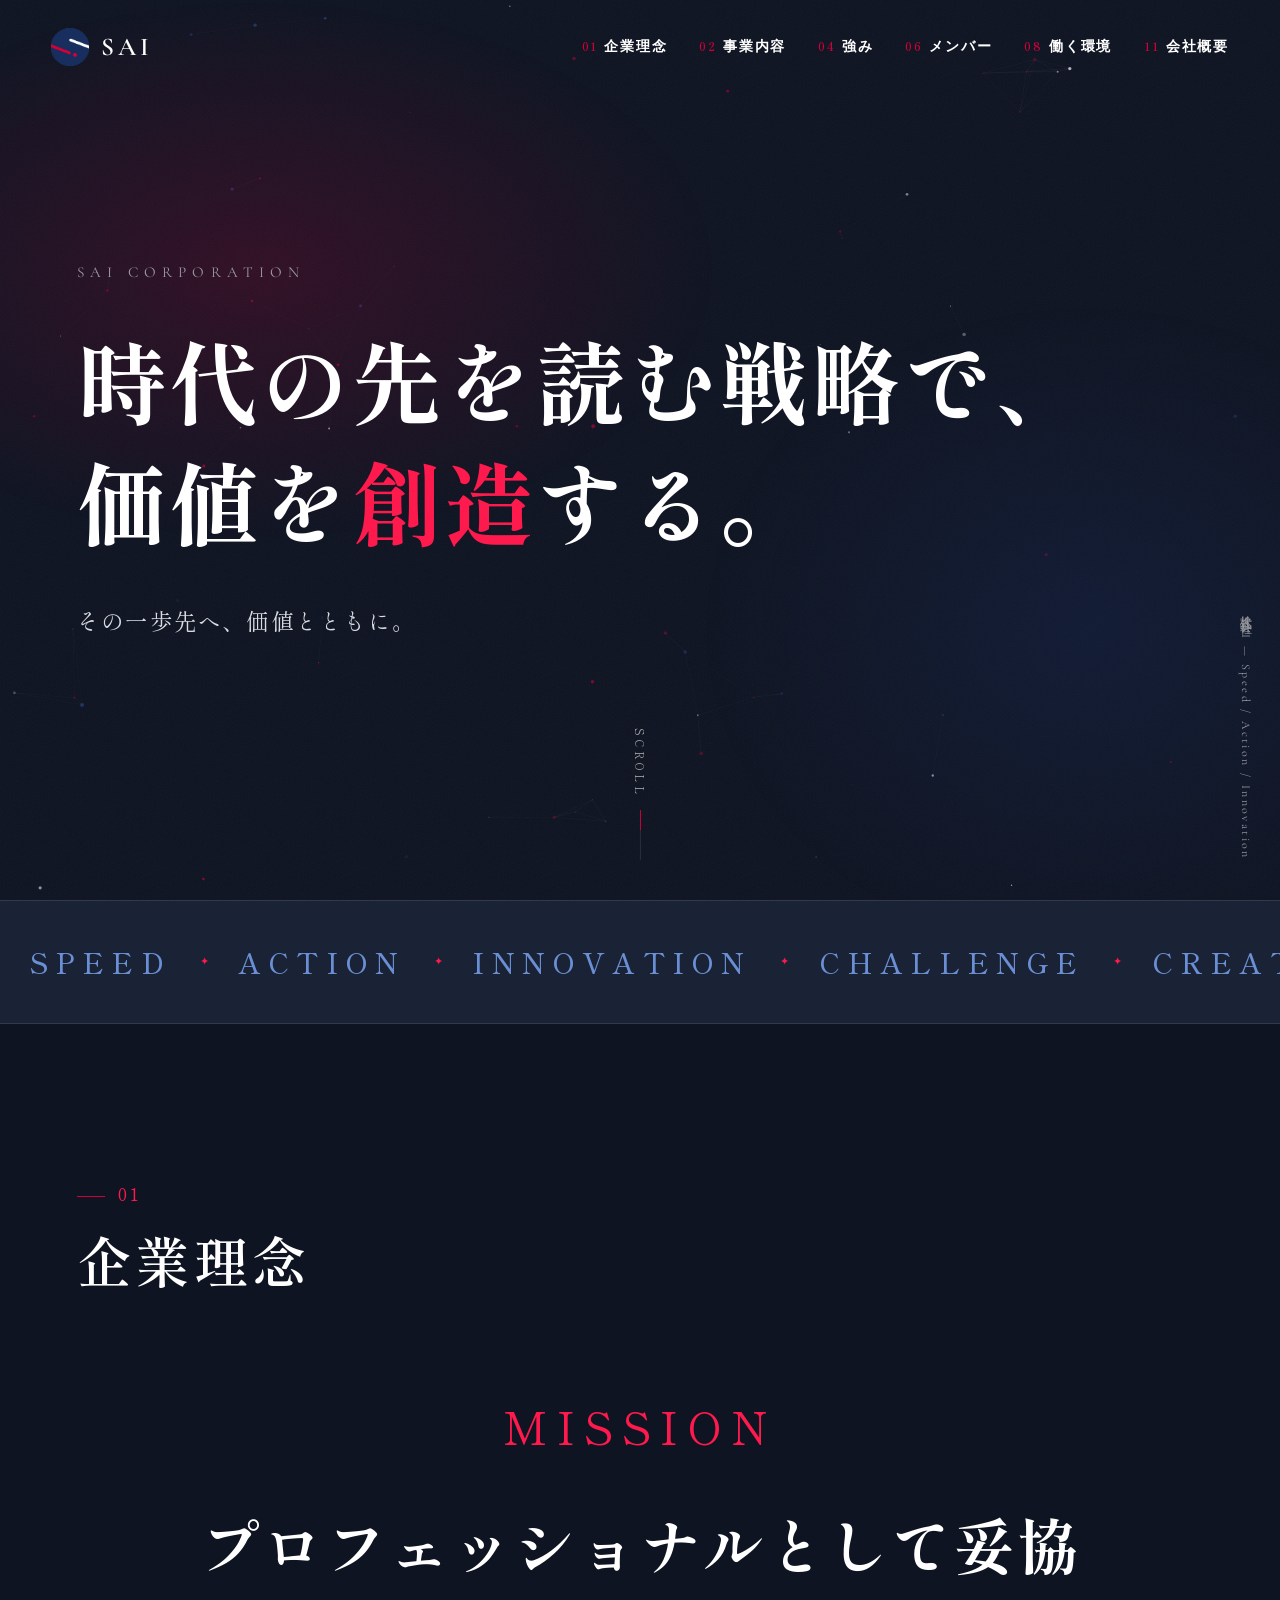
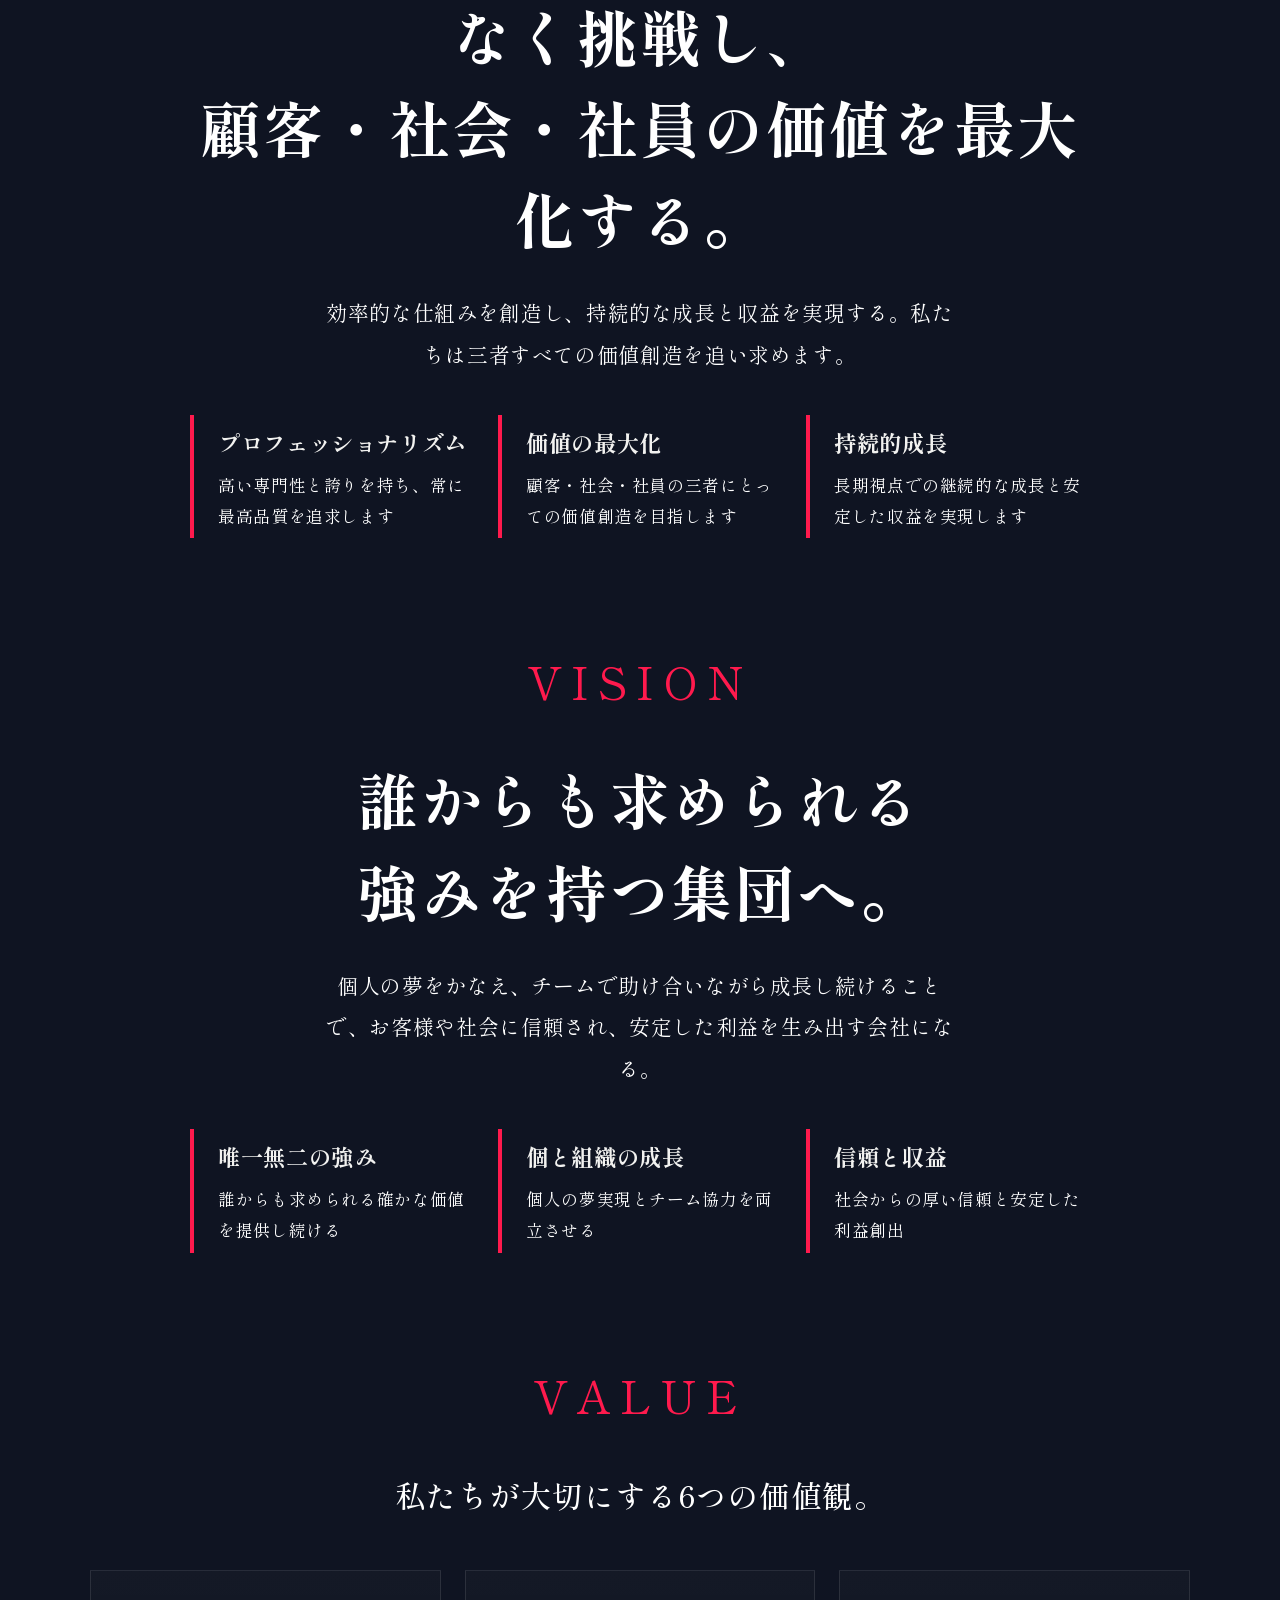
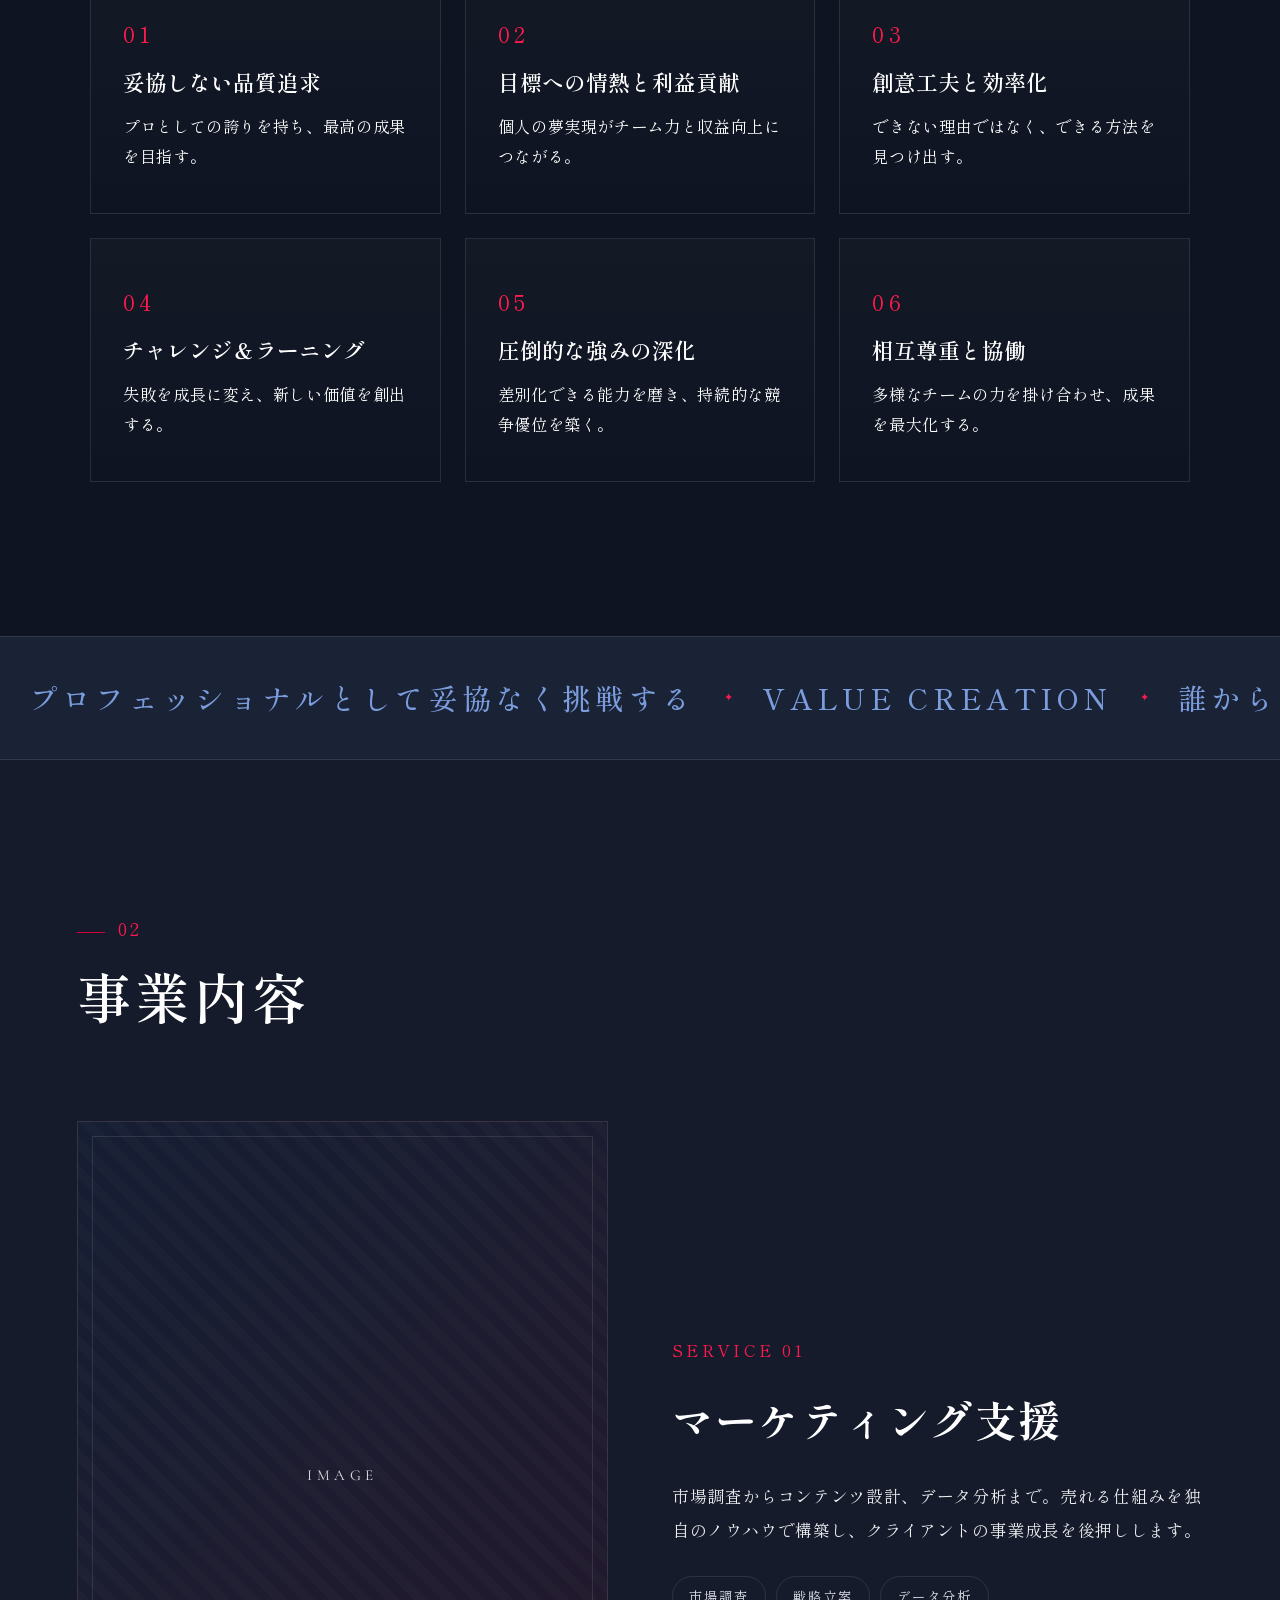
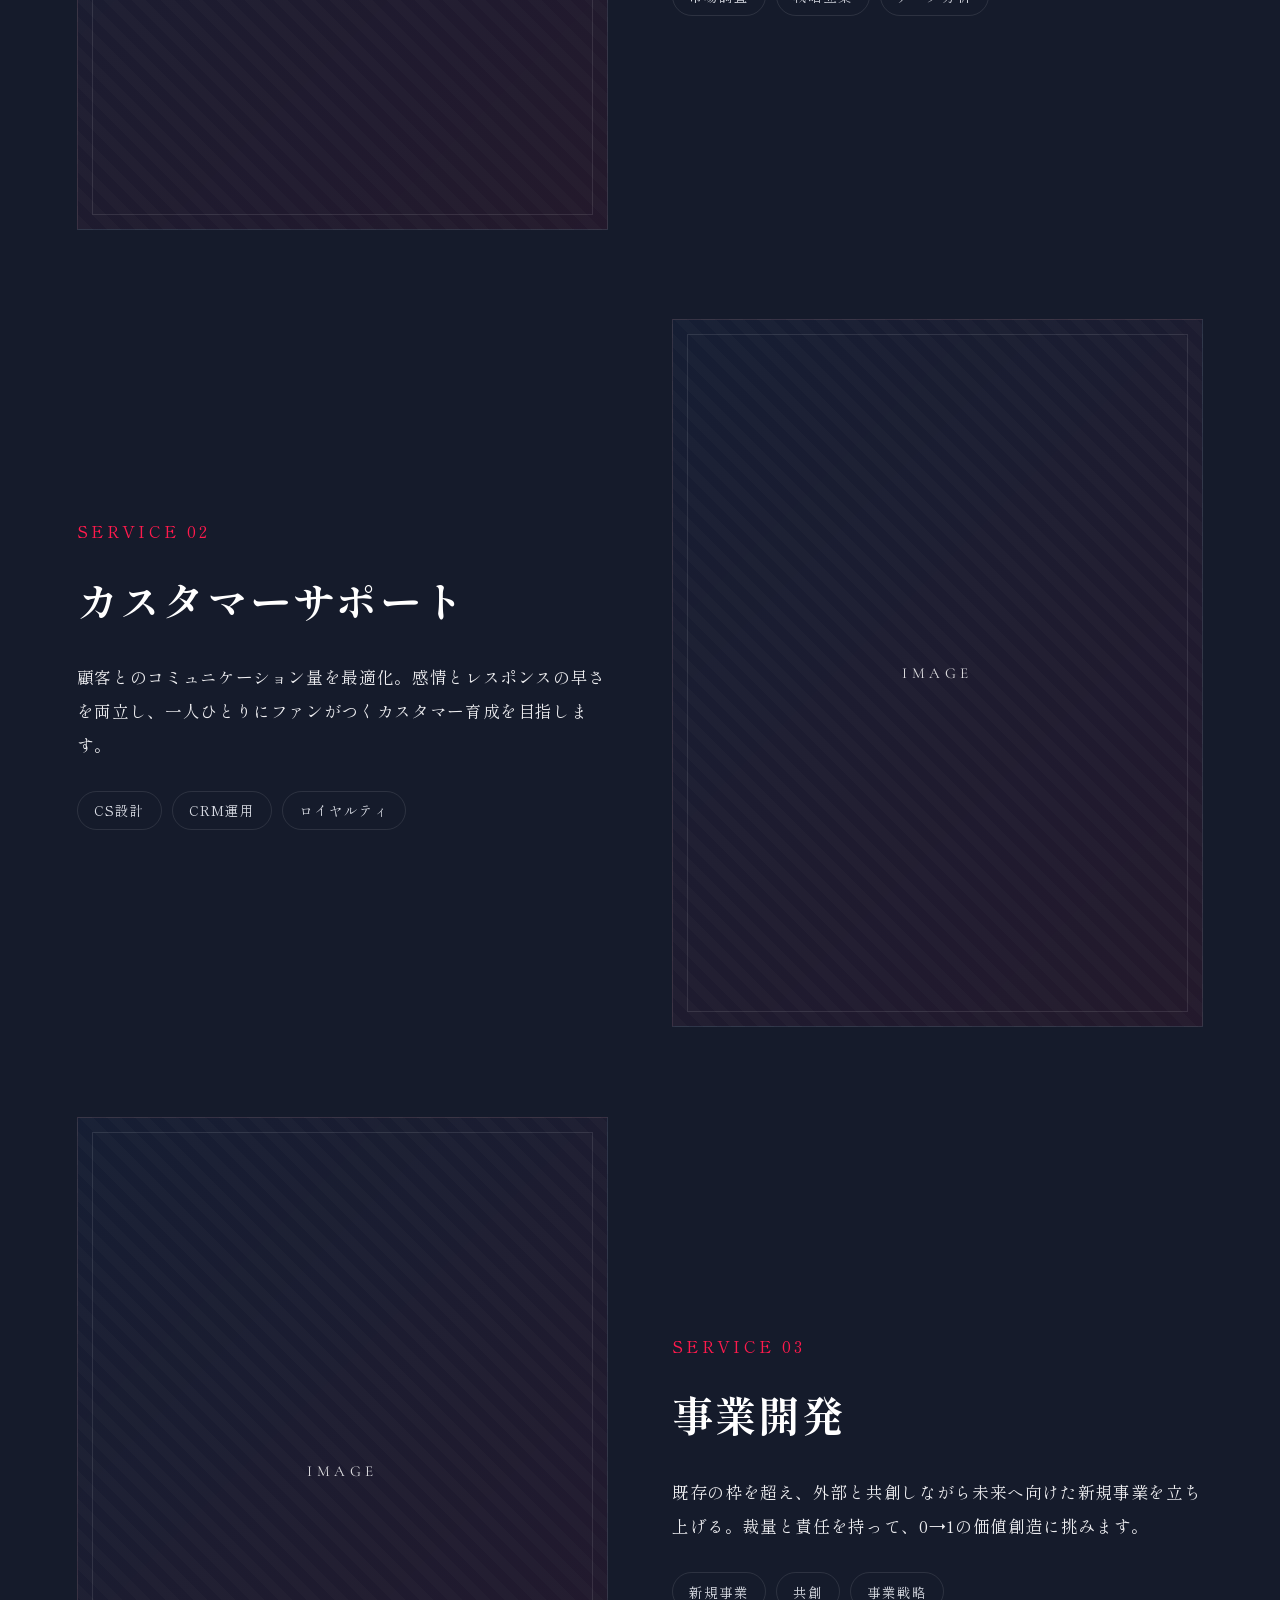
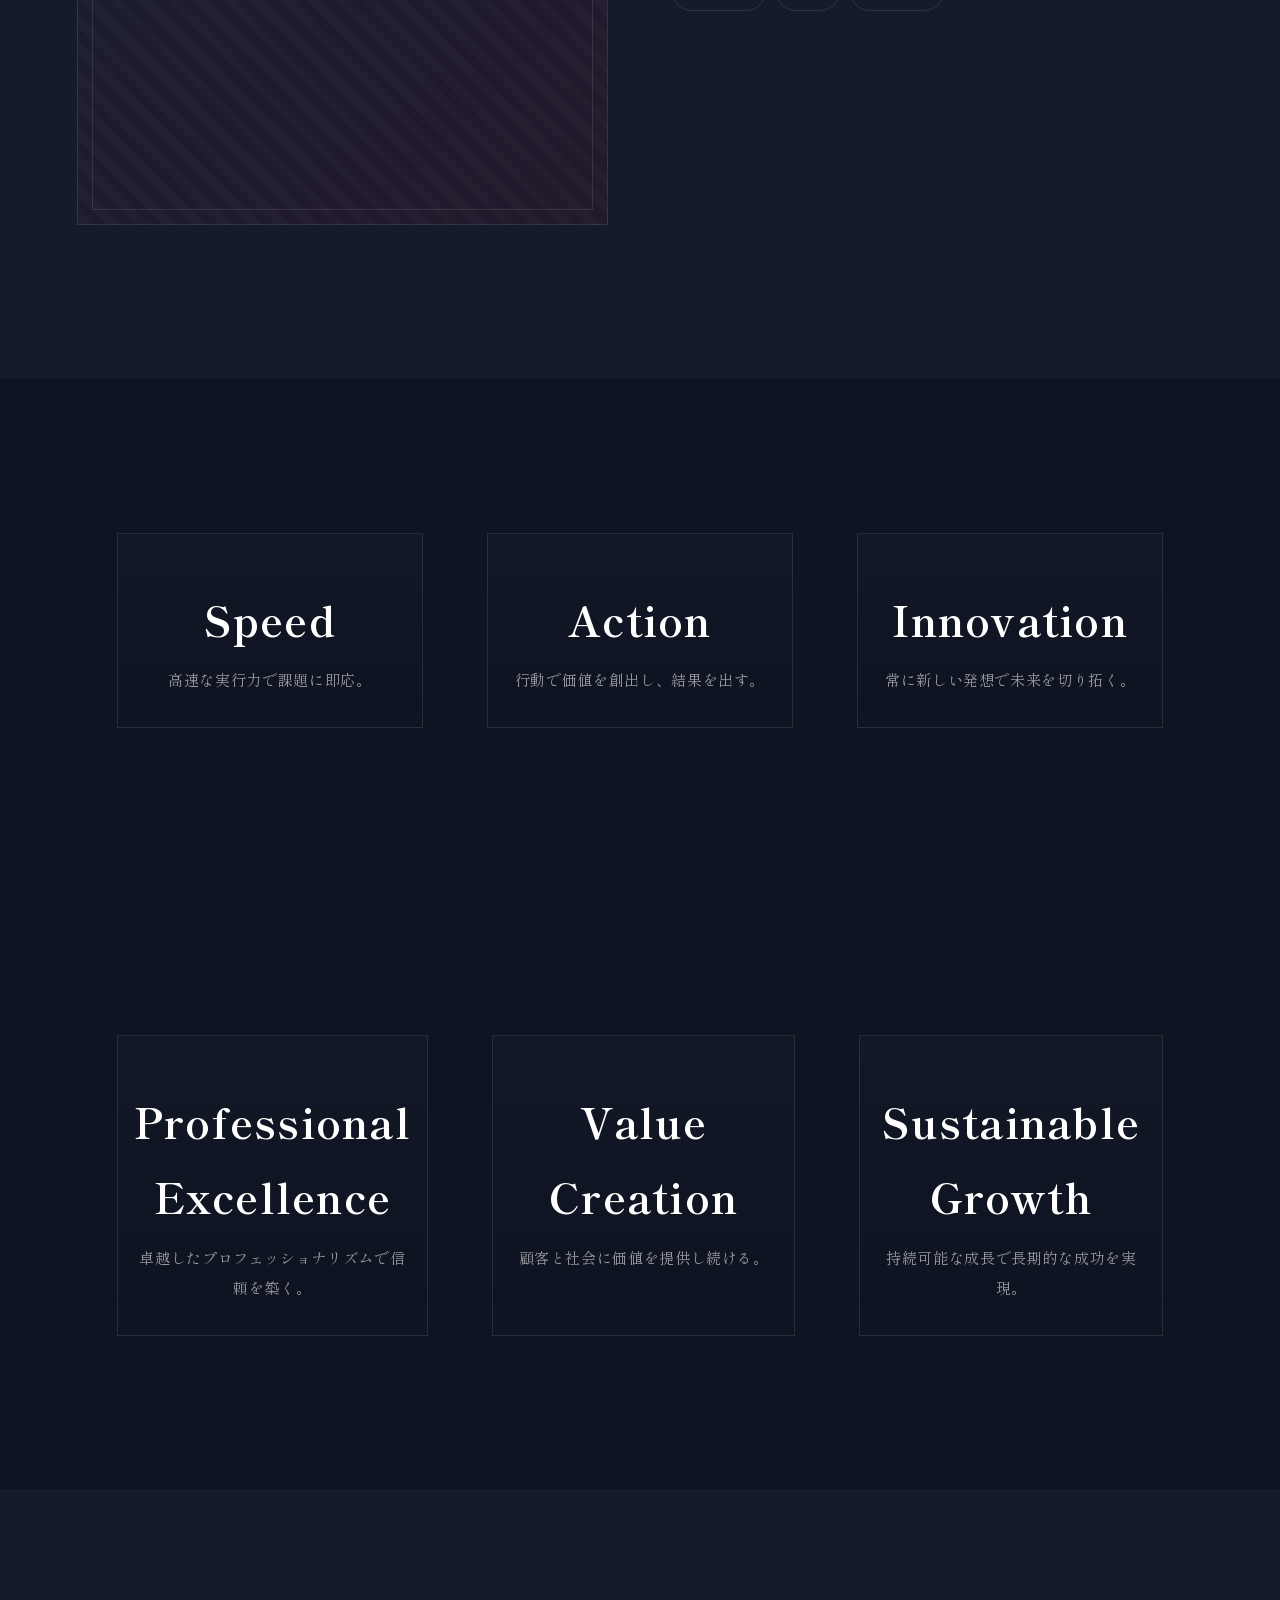
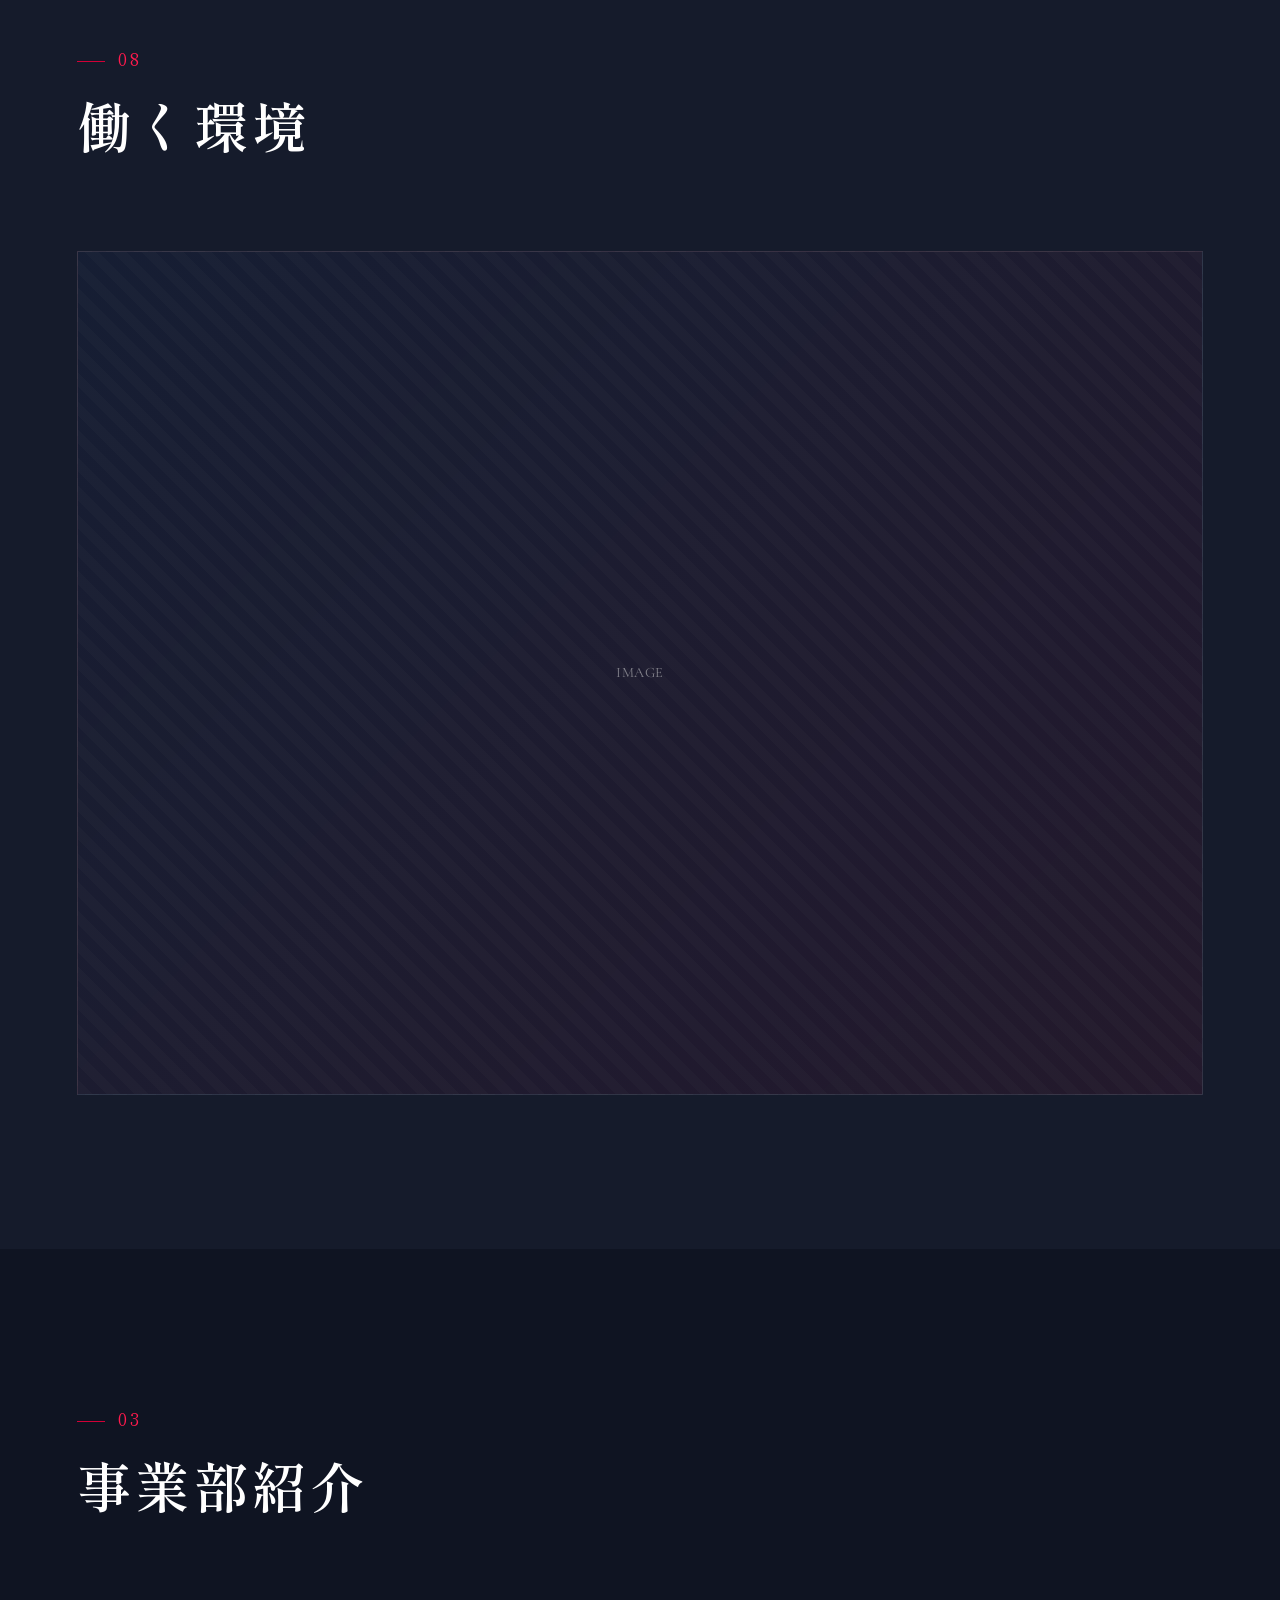
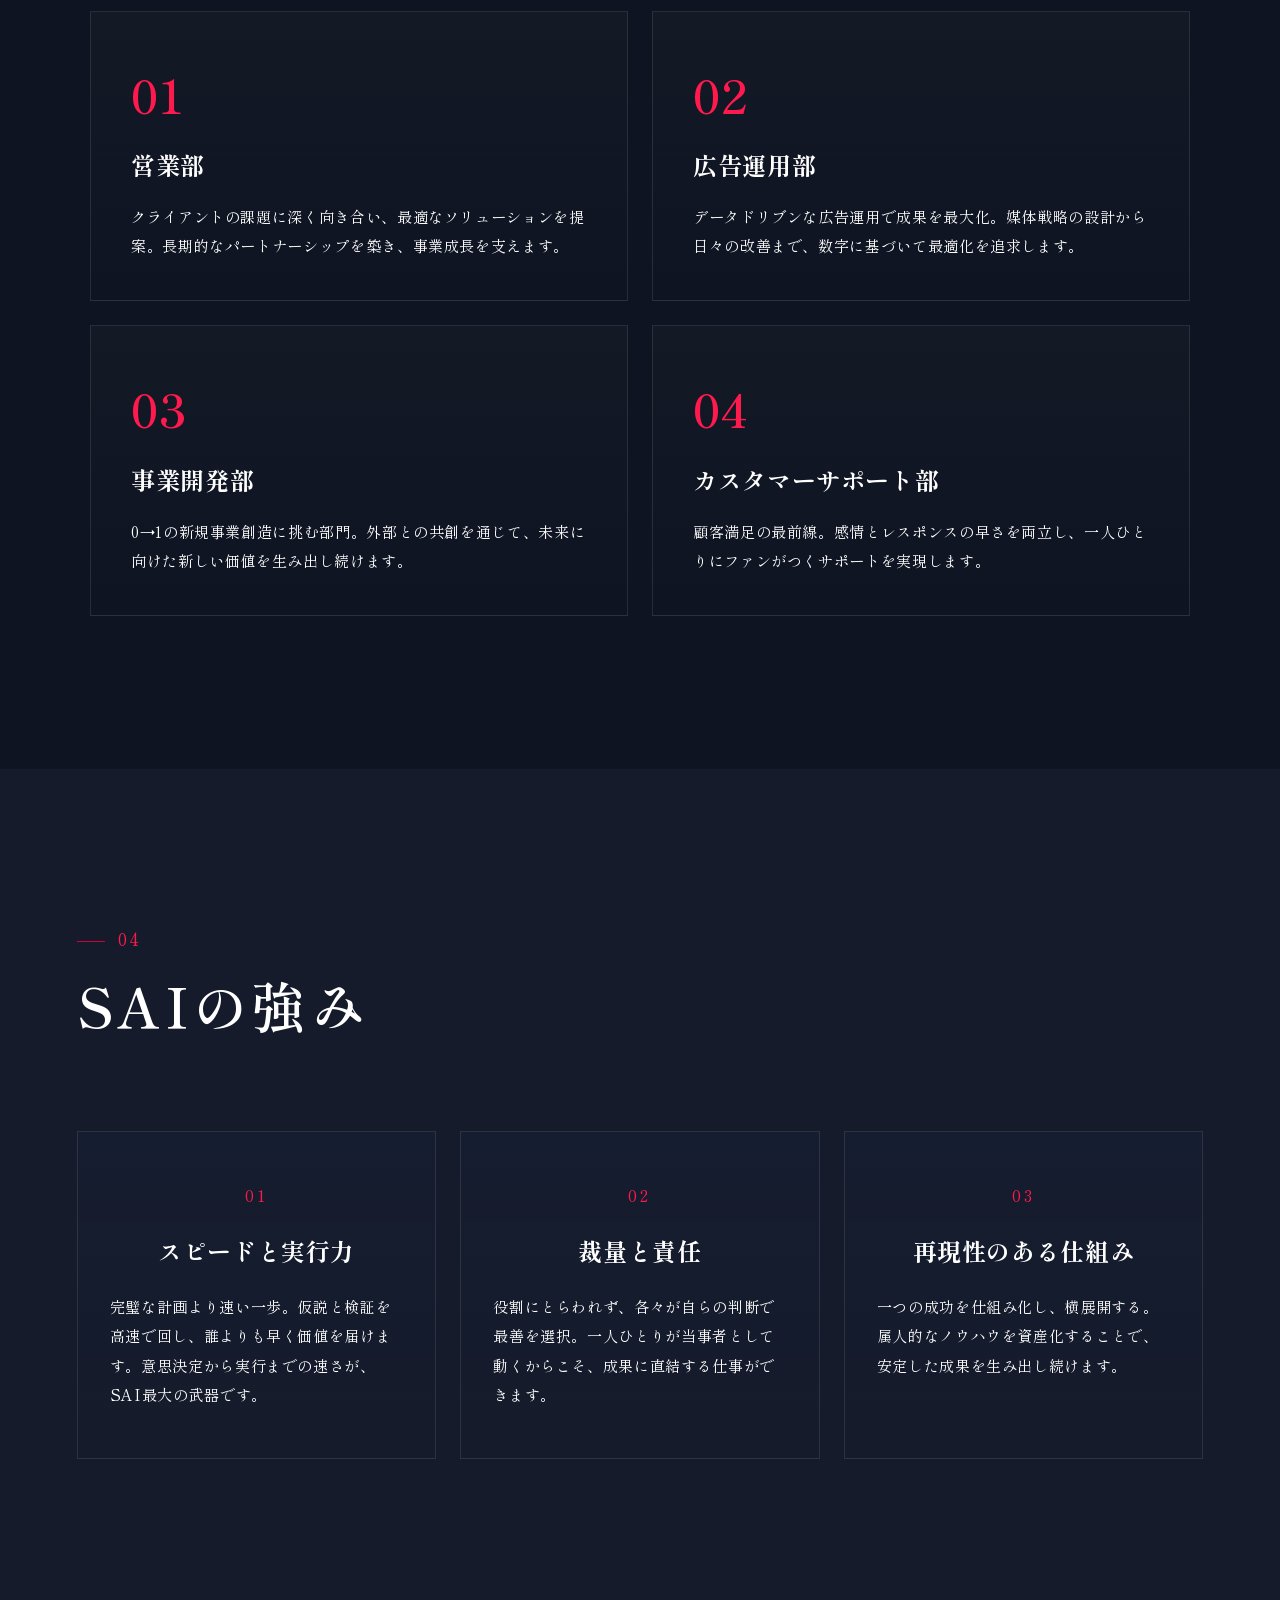
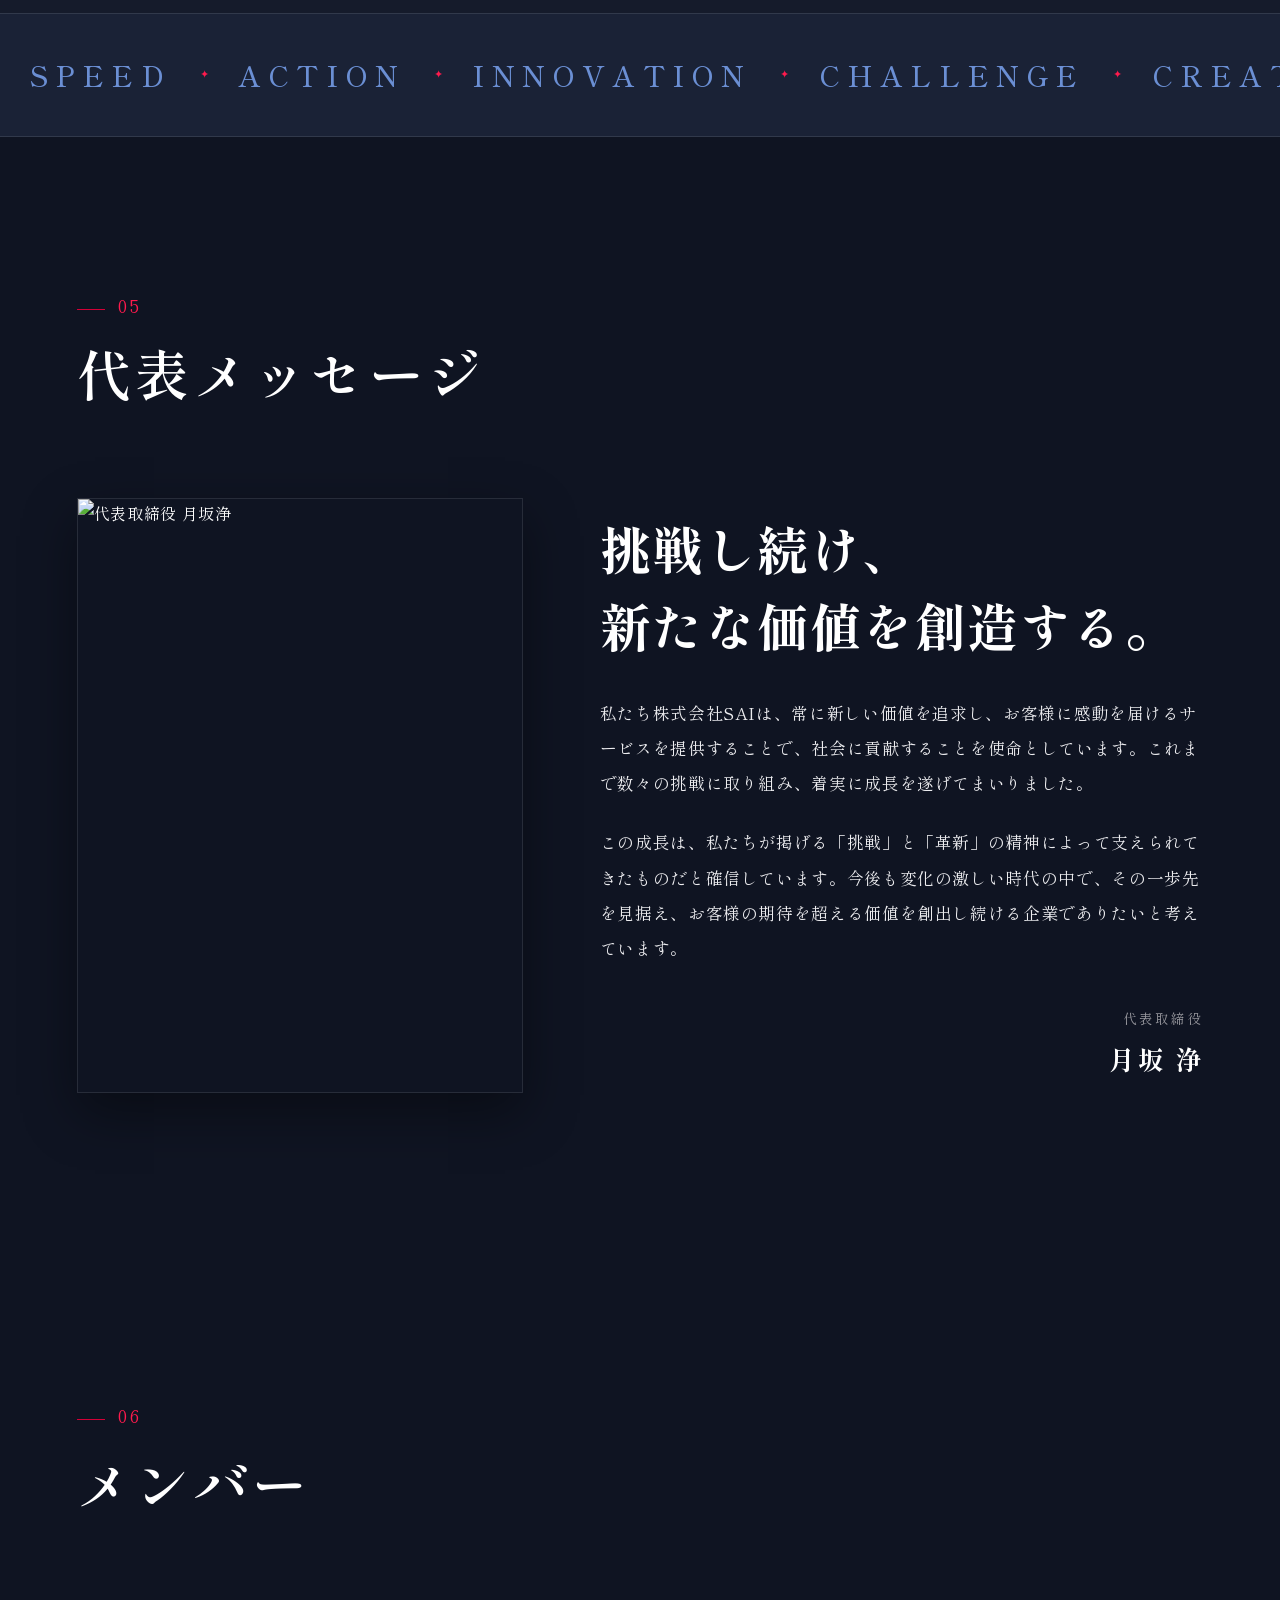
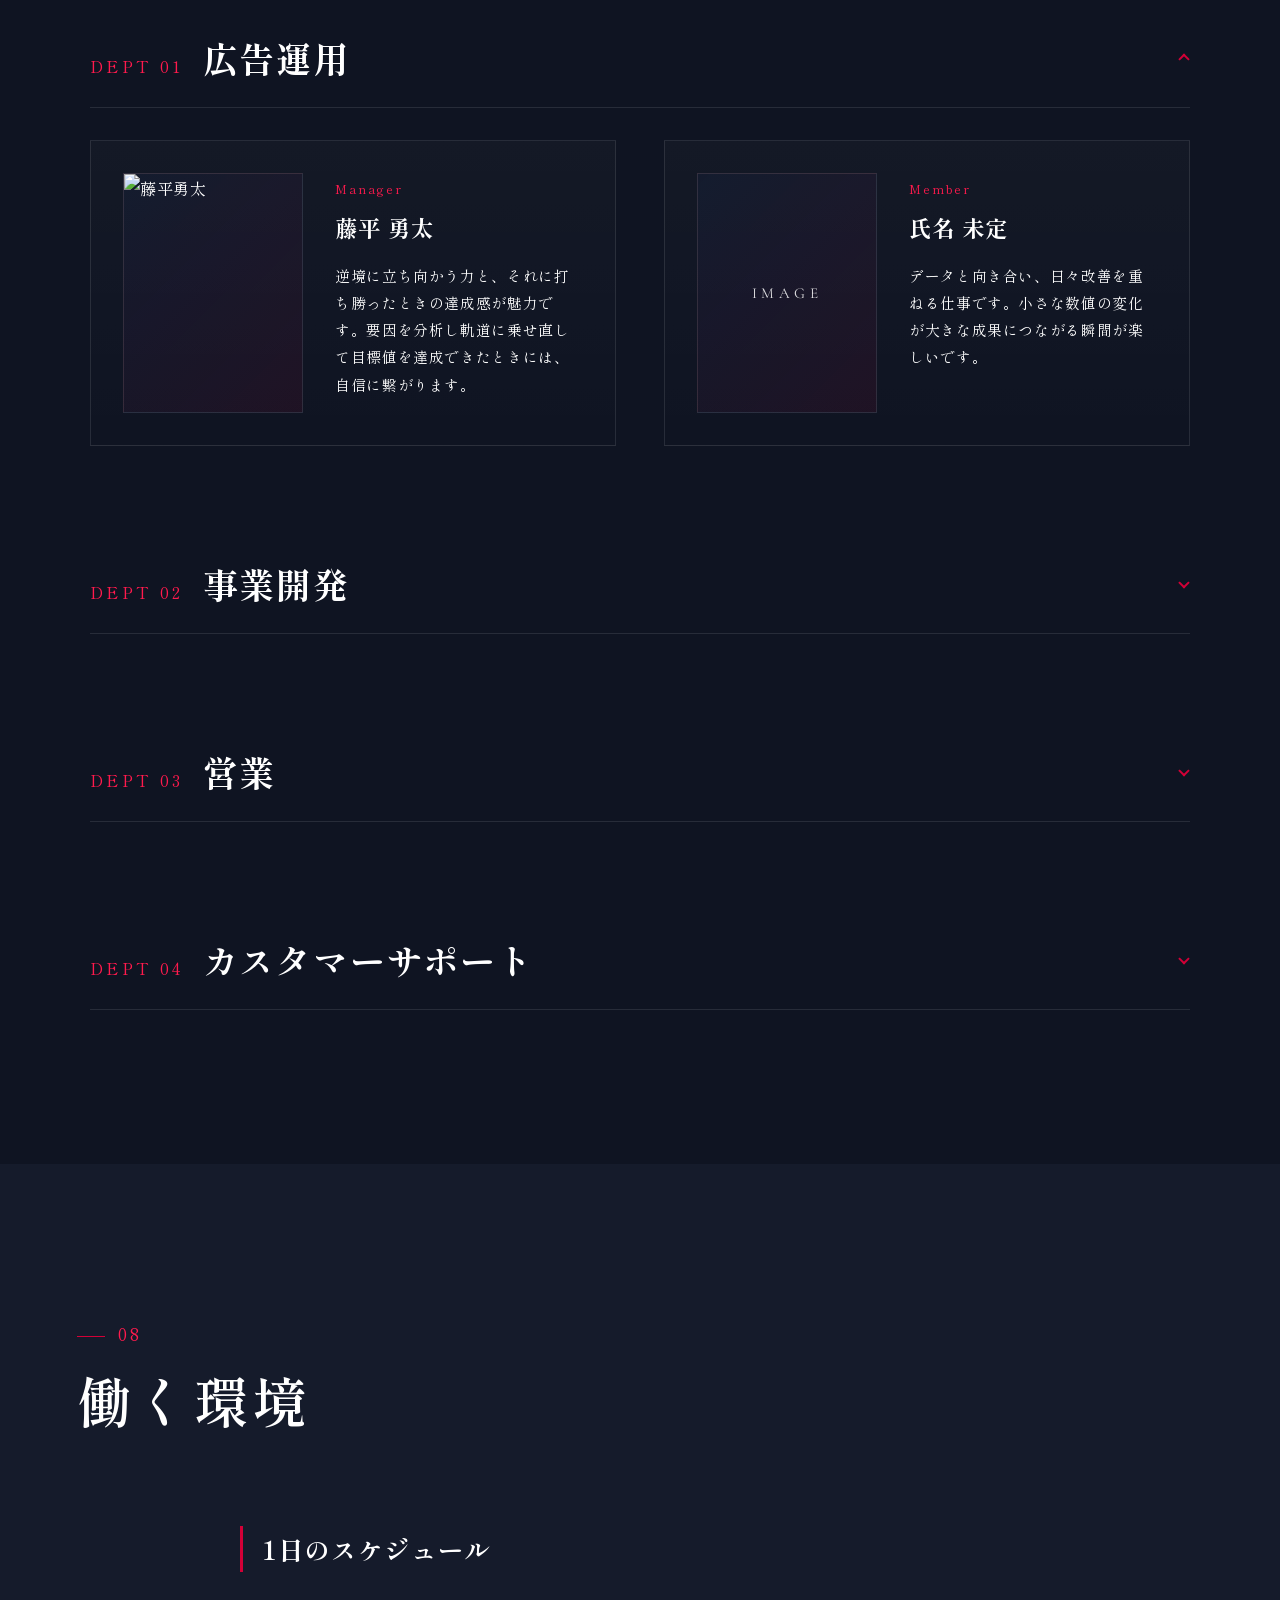
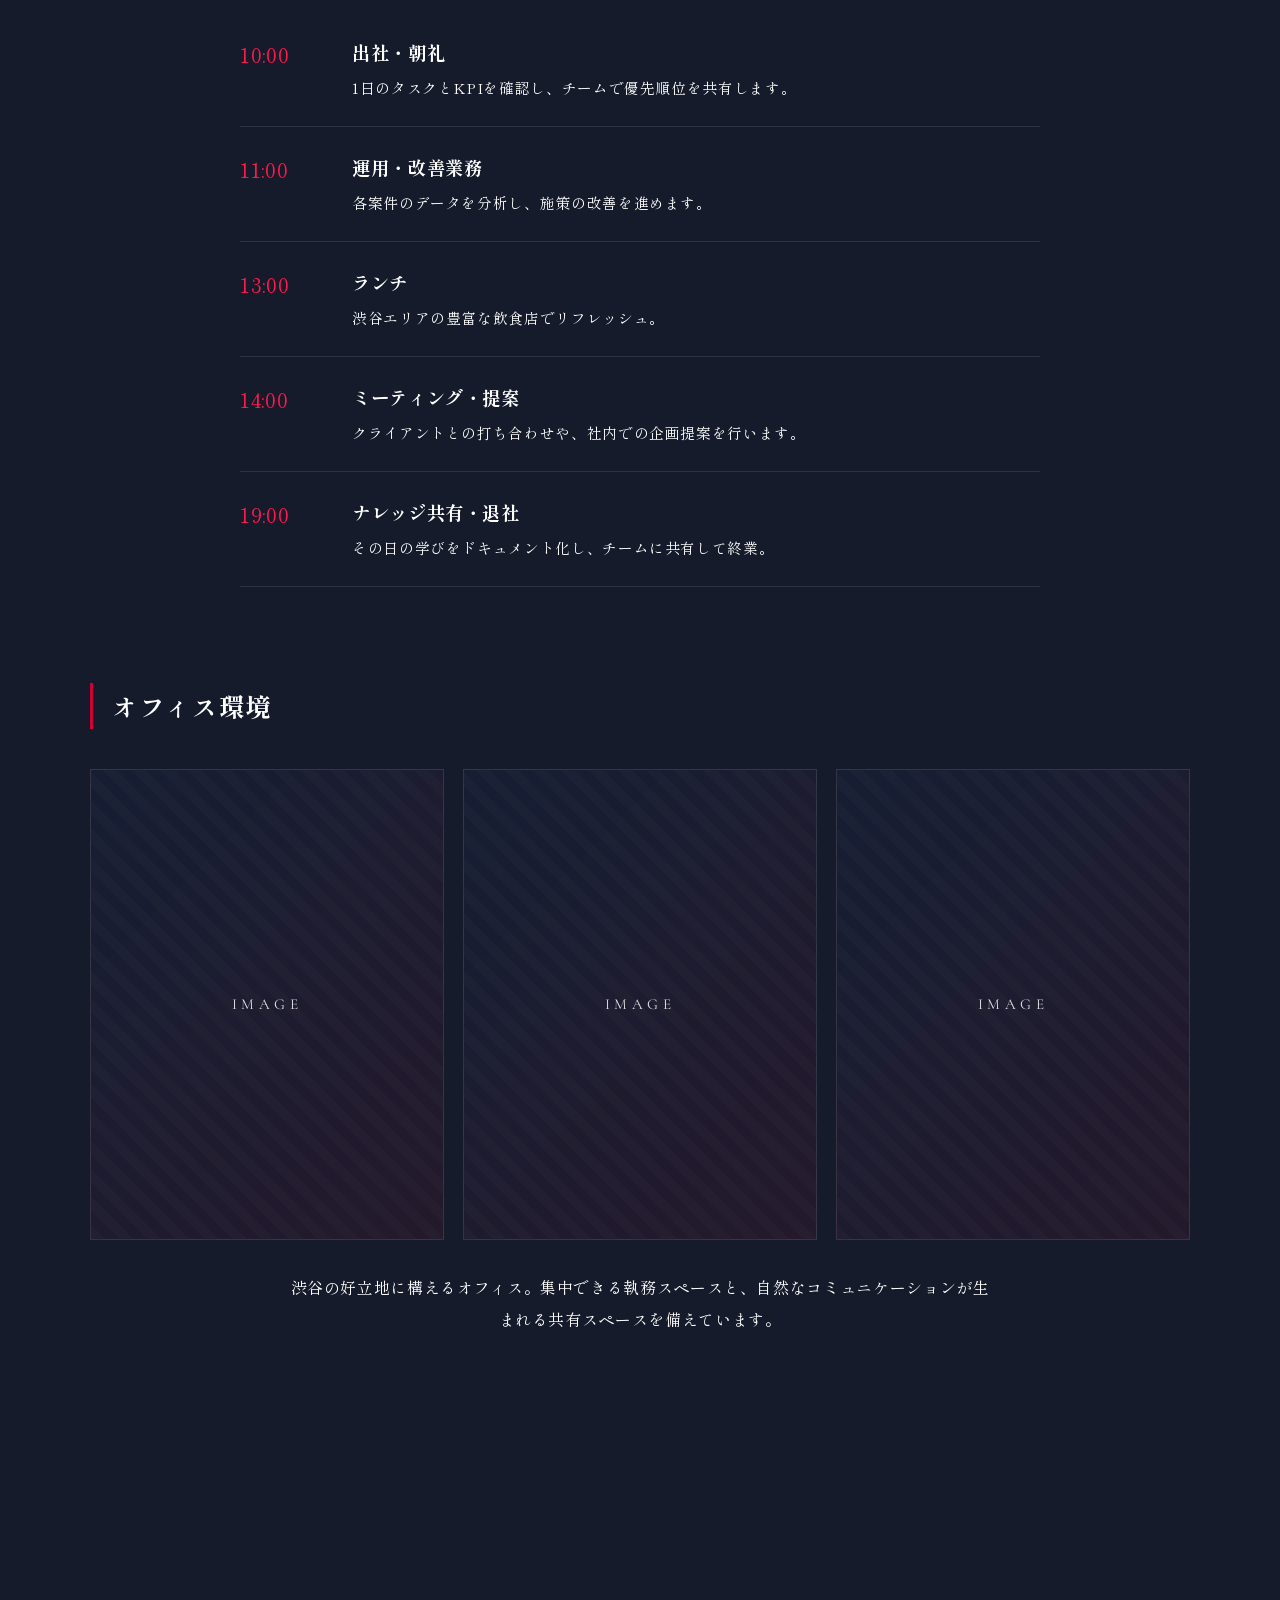
==== index.html @ 9b468e30 "feat: add service section and update UI components  - added service section alongside business - imp" ====
<!DOCTYPE html>
<html lang="ja">
<head>
<meta charset="UTF-8">
<meta name="viewport" content="width=device-width, initial-scale=1.0">
<title>株式会社SAI | 時代の先を読む戦略で、価値を創造する。</title>
<meta name="description" content="株式会社SAIのコーポレートサイト。時代の先を読む戦略で、価値を創造する。採用広告支援・マーケティング・事業開発で企業の挑戦を加速させます。">
<meta name="keywords" content="株式会社SAI,SAI,マーケティング,広告運用,採用支援,事業開発,渋谷,コーポレートサイト">
<link rel="icon" href="favicon.png" type="image/png">
<meta property="og:title" content="株式会社SAI | 時代の先を読む戦略で、価値を創造する。">
<meta property="og:description" content="採用広告支援・マーケティング・事業開発で企業の挑戦を加速させます。">
<meta property="og:type" content="website">
<link rel="preconnect" href="https://fonts.googleapis.com">
<link rel="preconnect" href="https://fonts.gstatic.com" crossorigin>
<link href="https://fonts.googleapis.com/css2?family=Shippori+Mincho:wght@500;600;700;800&family=Zen+Kaku+Gothic+Antique:wght@400;500;700&family=Cormorant+Garamond:ital,wght@0,500;0,600;1,500&display=swap" rel="stylesheet">
<link rel="stylesheet" href="style.css">
</head>
<body>

<!-- 粒子アニメ背景 -->
<canvas id="particle-canvas"></canvas>
<div class="grain"></div>

<!-- ローディング -->
<div class="loader" id="loader">
    <div class="loader-logo">SAI</div>
    <div class="loader-bar"><span></span></div>
</div>

<!-- ヘッダー -->
<header class="header" id="header">
    <a href="#hero" class="header-logo">
        <img src="logo-mark.png" alt="SAI" class="header-logo-mark">
        <span class="header-logo-text">SAI</span>
    </a>
            <nav class="nav-pc">
        <a href="#philosophy"><span class="nav-num">01</span>企業理念</a>
        <a href="#service"><span class="nav-num">02</span>事業内容</a>
        <a href="#strength"><span class="nav-num">04</span>強み</a>
        <a href="#members"><span class="nav-num">06</span>メンバー</a>
        <a href="#environment"><span class="nav-num">08</span>働く環境</a>
        <a href="#company"><span class="nav-num">11</span>会社概要</a>
    </nav>
    <button class="nav-toggle" id="navToggle" aria-label="メニュー"><span></span><span></span><span></span></button>
</header>

<!-- モバイルメニュー -->
<div class="nav-mobile" id="navMobile">
    <nav>
        <a href="#philosophy"><span class="nav-num">01</span>企業理念</a>
        <a href="#service"><span class="nav-num">02</span>事業内容</a>
        <a href="#dept-intro"><span class="nav-num">03</span>事業部紹介</a>
        <a href="#strength"><span class="nav-num">04</span>強み</a>
        <a href="#message"><span class="nav-num">05</span>代表メッセージ</a>
        <a href="#members"><span class="nav-num">06</span>メンバー</a>
        <a href="#environment"><span class="nav-num">08</span>働く環境</a>
        <a href="#numbers"><span class="nav-num">09</span>数字で見るSAI</a>
        <a href="#recruit"><span class="nav-num">10</span>採用情報</a>
        <a href="#company"><span class="nav-num">11</span>会社概要</a>
    </nav>
</div>

<main>

<section class="hero" id="hero">
    <div class="hero-gradient"></div>
    <div class="hero-inner">
        <p class="hero-eyebrow" data-reveal>SAI CORPORATION</p>
        <h1 class="hero-copy">
            <span class="line" data-reveal><span>時代の先を読む戦略で、</span></span>
            <span class="line" data-reveal><span>価値を<em>創造</em>する。</span></span>
        </h1>
        <p class="hero-lead" data-reveal>その一歩先へ、価値とともに。</p>
    </div>
    <div class="hero-scroll"><span>SCROLL</span><i></i></div>
    <div class="hero-side">株式会社SAI &mdash; Speed / Action / Innovation</div>
</section>


<div class="marquee" aria-hidden="true">
    <div class="marquee-track">
        <div class="marquee-set"><span class="marquee-word">SPEED</span><span class="marquee-dot">✦</span><span class="marquee-word">ACTION</span><span class="marquee-dot">✦</span><span class="marquee-word">INNOVATION</span><span class="marquee-dot">✦</span><span class="marquee-word">CHALLENGE</span><span class="marquee-dot">✦</span><span class="marquee-word">CREATE THE FUTURE</span><span class="marquee-dot">✦</span></div>
        <div class="marquee-set"><span class="marquee-word">SPEED</span><span class="marquee-dot">✦</span><span class="marquee-word">ACTION</span><span class="marquee-dot">✦</span><span class="marquee-word">INNOVATION</span><span class="marquee-dot">✦</span><span class="marquee-word">CHALLENGE</span><span class="marquee-dot">✦</span><span class="marquee-word">CREATE THE FUTURE</span><span class="marquee-dot">✦</span></div>
    </div>
</div>


<section class="philosophy" id="philosophy">
    <div class="sec-head" data-reveal>
        <span class="sec-num">01</span>
        <h2 class="sec-en sec-ja-main">企業理念</h2>
    </div>

    <div class="phil-block" data-reveal>
        <p class="phil-label">MISSION</p>
        <h3 class="phil-main">プロフェッショナルとして妥協なく挑戦し、<br>顧客・社会・社員の価値を最大化する。</h3>
        <p class="phil-text">効率的な仕組みを創造し、持続的な成長と収益を実現する。私たちは三者すべての価値創造を追い求めます。</p>
        <div class="phil-mini-grid">
            <div class="phil-mini"><h4>プロフェッショナリズム</h4><p>高い専門性と誇りを持ち、常に最高品質を追求します</p></div>
            <div class="phil-mini"><h4>価値の最大化</h4><p>顧客・社会・社員の三者にとっての価値創造を目指します</p></div>
            <div class="phil-mini"><h4>持続的成長</h4><p>長期視点での継続的な成長と安定した収益を実現します</p></div>
        </div>
    </div>

    <div class="phil-block" data-reveal>
        <p class="phil-label">VISION</p>
        <h3 class="phil-main">誰からも求められる<br>強みを持つ集団へ。</h3>
        <p class="phil-text">個人の夢をかなえ、チームで助け合いながら成長し続けることで、お客様や社会に信頼され、安定した利益を生み出す会社になる。</p>
        <div class="phil-mini-grid">
            <div class="phil-mini"><h4>唯一無二の強み</h4><p>誰からも求められる確かな価値を提供し続ける</p></div>
            <div class="phil-mini"><h4>個と組織の成長</h4><p>個人の夢実現とチーム協力を両立させる</p></div>
            <div class="phil-mini"><h4>信頼と収益</h4><p>社会からの厚い信頼と安定した利益創出</p></div>
        </div>
    </div>

    <div class="phil-values">
        <p class="phil-label" data-reveal>VALUE</p>
        <h3 class="phil-values-lead" data-reveal>私たちが大切にする6つの価値観。</h3>
        <div class="value-grid value-grid-6">
            <div class="value-card" data-reveal>
                <span class="value-num">01</span>
                <h4>妥協しない品質追求</h4>
                <p class="value-desc">プロとしての誇りを持ち、最高の成果を目指す。</p>
            </div>
            <div class="value-card" data-reveal>
                <span class="value-num">02</span>
                <h4>目標への情熱と利益貢献</h4>
                <p class="value-desc">個人の夢実現がチーム力と収益向上につながる。</p>
            </div>
            <div class="value-card" data-reveal>
                <span class="value-num">03</span>
                <h4>創意工夫と効率化</h4>
                <p class="value-desc">できない理由ではなく、できる方法を見つけ出す。</p>
            </div>
            <div class="value-card" data-reveal>
                <span class="value-num">04</span>
                <h4>チャレンジ＆ラーニング</h4>
                <p class="value-desc">失敗を成長に変え、新しい価値を創出する。</p>
            </div>
            <div class="value-card" data-reveal>
                <span class="value-num">05</span>
                <h4>圧倒的な強みの深化</h4>
                <p class="value-desc">差別化できる能力を磨き、持続的な競争優位を築く。</p>
            </div>
            <div class="value-card" data-reveal>
                <span class="value-num">06</span>
                <h4>相互尊重と協働</h4>
                <p class="value-desc">多様なチームの力を掛け合わせ、成果を最大化する。</p>
            </div>
        </div>
    </div>
</section>


<div class="marquee marquee-reverse" aria-hidden="true">
    <div class="marquee-track">
        <div class="marquee-set"><span class="marquee-word">プロフェッショナルとして妥協なく挑戦する</span><span class="marquee-dot">✦</span><span class="marquee-word">VALUE CREATION</span><span class="marquee-dot">✦</span><span class="marquee-word">誰からも求められる強みを持つ集団へ</span><span class="marquee-dot">✦</span></div>
        <div class="marquee-set"><span class="marquee-word">プロフェッショナルとして妥協なく挑戦する</span><span class="marquee-dot">✦</span><span class="marquee-word">VALUE CREATION</span><span class="marquee-dot">✦</span><span class="marquee-word">誰からも求められる強みを持つ集団へ</span><span class="marquee-dot">✦</span></div>
    </div>
</div>


<section class="service" id="service">
    <div class="sec-head" data-reveal>
        <span class="sec-num">02</span>
        <h2 class="sec-en sec-ja-main">事業内容</h2>
    </div>

    <div class="service-list">
        <article class="service-item" data-reveal>
            <div class="service-ph"><span class="ph-label">IMAGE</span></div>
            <div class="service-body">
                <span class="service-no">SERVICE 01</span>
                <h3 class="service-title">マーケティング支援</h3>
                <p class="service-text">市場調査からコンテンツ設計、データ分析まで。売れる仕組みを独自のノウハウで構築し、クライアントの事業成長を後押しします。</p>
                <ul class="service-tags"><li>市場調査</li><li>戦略立案</li><li>データ分析</li></ul>
            </div>
        </article>

        <article class="service-item reverse" data-reveal>
            <div class="service-ph"><span class="ph-label">IMAGE</span></div>
            <div class="service-body">
                <span class="service-no">SERVICE 02</span>
                <h3 class="service-title">カスタマーサポート</h3>
                <p class="service-text">顧客とのコミュニケーション量を最適化。感情とレスポンスの早さを両立し、一人ひとりにファンがつくカスタマー育成を目指します。</p>
                <ul class="service-tags"><li>CS設計</li><li>CRM運用</li><li>ロイヤルティ</li></ul>
            </div>
        </article>

        <article class="service-item" data-reveal>
            <div class="service-ph"><span class="ph-label">IMAGE</span></div>
            <div class="service-body">
                <span class="service-no">SERVICE 03</span>
                <h3 class="service-title">事業開発</h3>
                <p class="service-text">既存の枠を超え、外部と共創しながら未来へ向けた新規事業を立ち上げる。裁量と責任を持って、0→1の価値創造に挑みます。</p>
                <ul class="service-tags"><li>新規事業</li><li>共創</li><li>事業戦略</li></ul>
            </div>
        </article>
    </div>
</section>

<!-- Custom Service Reels -->
<section class="service-reel" id="custom-reel">
  <div class="reel-item">
    <h3 class="reel-title">Speed</h3>
    <p class="reel-desc">高速な実行力で課題に即応。</p>
  </div>
  <div class="reel-item">
    <h3 class="reel-title">Action</h3>
    <p class="reel-desc">行動で価値を創出し、結果を出す。</p>
  </div>
  <div class="reel-item">
    <h3 class="reel-title">Innovation</h3>
    <p class="reel-desc">常に新しい発想で未来を切り拓く。</p>
  </div>
</section>

<!-- Professional Excellence, Value Creation, Sustainable Growth -->
<section class="service-reel" id="plus-reel">
  <div class="reel-item">
    <h3 class="reel-title">Professional Excellence</h3>
    <p class="reel-desc">卓越したプロフェッショナリズムで信頼を築く。</p>
  </div>
  <div class="reel-item">
    <h3 class="reel-title">Value Creation</h3>
    <p class="reel-desc">顧客と社会に価値を提供し続ける。</p>
  </div>
  <div class="reel-item">
    <h3 class="reel-title">Sustainable Growth</h3>
    <p class="reel-desc">持続可能な成長で長期的な成功を実現。</p>
  </div>
</section>

<!-- Environment Section -->
<section class="environment" id="environment">
  <div class="sec-head" data-reveal>
    <span class="sec-num">08</span>
    <h2 class="sec-en sec-ja-main">働く環境</h2>
  </div>
  <div class="env-photo" data-reveal>
    <!-- 画像は CSS の .env-photo プレースホルダーで表示 -->
  </div>
</section>



<!-- 事業部紹介 -->
<section class="dept-intro" id="dept-intro">
    <div class="sec-head" data-reveal>
        <span class="sec-num">03</span>
        <h2 class="sec-en sec-ja-main">事業部紹介</h2>
    </div>
    <div class="dept-intro-grid">
        <article class="dept-intro-card" data-reveal>
            <span class="dept-intro-no">01</span>
            <h3>営業部</h3>
            <p>クライアントの課題に深く向き合い、最適なソリューションを提案。長期的なパートナーシップを築き、事業成長を支えます。</p>
        </article>
        <article class="dept-intro-card" data-reveal>
            <span class="dept-intro-no">02</span>
            <h3>広告運用部</h3>
            <p>データドリブンな広告運用で成果を最大化。媒体戦略の設計から日々の改善まで、数字に基づいて最適化を追求します。</p>
        </article>
        <article class="dept-intro-card" data-reveal>
            <span class="dept-intro-no">03</span>
            <h3>事業開発部</h3>
            <p>0→1の新規事業創造に挑む部門。外部との共創を通じて、未来に向けた新しい価値を生み出し続けます。</p>
        </article>
        <article class="dept-intro-card" data-reveal>
            <span class="dept-intro-no">04</span>
            <h3>カスタマーサポート部</h3>
            <p>顧客満足の最前線。感情とレスポンスの早さを両立し、一人ひとりにファンがつくサポートを実現します。</p>
        </article>
    </div>
</section>



<!-- 強み -->
<section class="strength" id="strength">
    <div class="sec-head" data-reveal>
        <span class="sec-num">04</span>
        <h2 class="sec-en sec-ja-main">SAIの強み</h2>
    </div>
    <div class="strength-grid">
        <article class="strength-card" data-reveal>
            <span class="strength-no">01</span>
            <h3>スピードと実行力</h3>
            <p>完璧な計画より速い一歩。仮説と検証を高速で回し、誰よりも早く価値を届けます。意思決定から実行までの速さが、SAI最大の武器です。</p>
        </article>
        <article class="strength-card" data-reveal>
            <span class="strength-no">02</span>
            <h3>裁量と責任</h3>
            <p>役割にとらわれず、各々が自らの判断で最善を選択。一人ひとりが当事者として動くからこそ、成果に直結する仕事ができます。</p>
        </article>
        <article class="strength-card" data-reveal>
            <span class="strength-no">03</span>
            <h3>再現性のある仕組み</h3>
            <p>一つの成功を仕組み化し、横展開する。属人的なノウハウを資産化することで、安定した成果を生み出し続けます。</p>
        </article>
    </div>
</section>



<div class="marquee" aria-hidden="true">
    <div class="marquee-track">
        <div class="marquee-set"><span class="marquee-word">SPEED</span><span class="marquee-dot">✦</span><span class="marquee-word">ACTION</span><span class="marquee-dot">✦</span><span class="marquee-word">INNOVATION</span><span class="marquee-dot">✦</span><span class="marquee-word">CHALLENGE</span><span class="marquee-dot">✦</span><span class="marquee-word">CREATE THE FUTURE</span><span class="marquee-dot">✦</span></div>
        <div class="marquee-set"><span class="marquee-word">SPEED</span><span class="marquee-dot">✦</span><span class="marquee-word">ACTION</span><span class="marquee-dot">✦</span><span class="marquee-word">INNOVATION</span><span class="marquee-dot">✦</span><span class="marquee-word">CHALLENGE</span><span class="marquee-dot">✦</span><span class="marquee-word">CREATE THE FUTURE</span><span class="marquee-dot">✦</span></div>
    </div>
</div>


<section class="message" id="message">
    <div class="sec-head" data-reveal>
        <span class="sec-num">05</span>
        <h2 class="sec-en sec-ja-main">代表メッセージ</h2>
    </div>
    <div class="message-inner">
        <div class="message-photo" data-reveal>
            <div class="ceo-photo"><img src="ceo.jpg" alt="代表取締役 月坂浄"></div>
        </div>
        <div class="message-body" data-reveal>
            <h3 class="message-catch">挑戦し続け、<br>新たな価値を創造する。</h3>
            <p class="message-text">私たち株式会社SAIは、常に新しい価値を追求し、お客様に感動を届けるサービスを提供することで、社会に貢献することを使命としています。これまで数々の挑戦に取り組み、着実に成長を遂げてまいりました。</p>
            <p class="message-text">この成長は、私たちが掲げる「挑戦」と「革新」の精神によって支えられてきたものだと確信しています。今後も変化の激しい時代の中で、その一歩先を見据え、お客様の期待を超える価値を創出し続ける企業でありたいと考えています。</p>
            <div class="message-sign">
                <span>代表取締役</span>
                <strong>月坂 浄</strong>
            </div>
        </div>
    </div>
</section>

<section class="members" id="members">
    <div class="sec-head" data-reveal>
        <span class="sec-num">06</span>
        <h2 class="sec-en sec-ja-main">メンバー</h2>
    </div>

    <div class="dept-list">

        <!-- 営業 -->
        <div class="dept-block" data-reveal>
            <button class="dept-head dept-toggle is-open" aria-expanded="true">
                <span class="dept-no">DEPT 01</span>
                <h3 class="dept-name">広告運用</h3><span class="dept-arrow"></span></button>
            <div class="dept-members-wrap is-open"><div class="dept-members">
                <article class="mem-card">
                    <div class="mem-photo"><img src="member1.jpg" alt="藤平勇太"></div>
                    <div class="mem-body">
                        <span class="mem-role">Manager</span>
                        <h4 class="mem-name">藤平 勇太</h4>
                        <p class="mem-comment">逆境に立ち向かう力と、それに打ち勝ったときの達成感が魅力です。要因を分析し軌道に乗せ直して目標値を達成できたときには、自信に繋がります。</p>
                    </div>
                </article>
                <article class="mem-card">
                    <div class="mem-photo"><span class="ph-label">IMAGE</span></div>
                    <div class="mem-body">
                        <span class="mem-role">Member</span>
                        <h4 class="mem-name">氏名 未定</h4>
                        <p class="mem-comment">データと向き合い、日々改善を重ねる仕事です。小さな数値の変化が大きな成果につながる瞬間が楽しいです。</p>
                    </div>
                </article>
            </div></div>
        </div>

        <!-- 事業開発 -->
        <div class="dept-block" data-reveal>
            <button class="dept-head dept-toggle" aria-expanded="false">
                <span class="dept-no">DEPT 02</span>
                <h3 class="dept-name">事業開発</h3><span class="dept-arrow"></span></button>
            <div class="dept-members-wrap"><div class="dept-members">
                <article class="mem-card">
                    <div class="mem-photo"><img src="member2.jpg" alt="真辺匠"></div>
                    <div class="mem-body">
                        <span class="mem-role">Manager</span>
                        <h4 class="mem-name">真辺 匠</h4>
                        <p class="mem-comment">各々の判断で最善の選択をしプロジェクトを成功させるべく行動できます。裁量、責任をもって己の判断でプロジェクトを成功させた時は何よりも達成感があります。</p>
                    </div>
                </article>
                <article class="mem-card">
                    <div class="mem-photo"><span class="ph-label">IMAGE</span></div>
                    <div class="mem-body">
                        <span class="mem-role">Member</span>
                        <h4 class="mem-name">氏名 未定</h4>
                        <p class="mem-comment">0から1を生み出す難しさと面白さの両方を味わえる環境です。新しい挑戦に踏み出せる裁量が魅力です。</p>
                    </div>
                </article>
            </div></div>
        </div>

        <!-- CS -->
        <div class="dept-block" data-reveal>
            <button class="dept-head dept-toggle" aria-expanded="false">
                <span class="dept-no">DEPT 03</span>
                <h3 class="dept-name">営業</h3><span class="dept-arrow"></span></button>
            <div class="dept-members-wrap"><div class="dept-members">
                <article class="mem-card">
                    <div class="mem-photo"><span class="ph-label">IMAGE</span></div>
                    <div class="mem-body">
                        <span class="mem-role">Manager</span>
                        <h4 class="mem-name">氏名 未定</h4>
                        <p class="mem-comment">お客様一人ひとりに寄り添い、感情とレスポンスの両立を大切にしています。一人ひとりにファンがつくサポートを目指します。</p>
                    </div>
                </article>
                <article class="mem-card">
                    <div class="mem-photo"><span class="ph-label">IMAGE</span></div>
                    <div class="mem-body">
                        <span class="mem-role">Member</span>
                        <h4 class="mem-name">氏名 未定</h4>
                        <p class="mem-comment">一つひとつの商談を大切に、誠実な対応を積み重ねています。お客様の「ありがとう」がやりがいです。</p>
                    </div>
                </article>
            </div></div>
        </div>

        <!-- 広告運用 -->
        <div class="dept-block" data-reveal>
            <button class="dept-head dept-toggle" aria-expanded="false">
                <span class="dept-no">DEPT 04</span>
                <h3 class="dept-name">カスタマーサポート</h3><span class="dept-arrow"></span></button>
            <div class="dept-members-wrap"><div class="dept-members">
                <article class="mem-card">
                    <div class="mem-photo"><img src="member3.jpg" alt="青木友也"></div>
                    <div class="mem-body">
                        <span class="mem-role">Manager</span>
                        <h4 class="mem-name">青木 友也</h4>
                        <p class="mem-comment">自分で目標設定を行った数値を実現させる過程にやりがいを感じます。ある程度の裁量を任せて頂けるSAIの働き方は非常に魅力的です。</p>
                    </div>
                </article>
                <article class="mem-card">
                    <div class="mem-photo"><span class="ph-label">IMAGE</span></div>
                    <div class="mem-body">
                        <span class="mem-role">Member</span>
                        <h4 class="mem-name">氏名 未定</h4>
                        <p class="mem-comment">お客様一人ひとりに寄り添う仕事です。感謝の言葉をいただけたときに、この仕事の意義を実感します。</p>
                    </div>
                </article>
            </div></div>
        </div>

    </div>
</section>






<!-- 働く環境 -->
<section class="environment" id="environment">
    <div class="sec-head" data-reveal>
        <span class="sec-num">08</span>
        <h2 class="sec-en sec-ja-main">働く環境</h2>
    </div>

    <div class="env-schedule" data-reveal>
        <h3 class="env-subtitle">1日のスケジュール</h3>
        <div class="timeline">
            <div class="timeline-item"><span class="timeline-time">10:00</span><div class="timeline-body"><h4>出社・朝礼</h4><p>1日のタスクとKPIを確認し、チームで優先順位を共有します。</p></div></div>
            <div class="timeline-item"><span class="timeline-time">11:00</span><div class="timeline-body"><h4>運用・改善業務</h4><p>各案件のデータを分析し、施策の改善を進めます。</p></div></div>
            <div class="timeline-item"><span class="timeline-time">13:00</span><div class="timeline-body"><h4>ランチ</h4><p>渋谷エリアの豊富な飲食店でリフレッシュ。</p></div></div>
            <div class="timeline-item"><span class="timeline-time">14:00</span><div class="timeline-body"><h4>ミーティング・提案</h4><p>クライアントとの打ち合わせや、社内での企画提案を行います。</p></div></div>
            <div class="timeline-item"><span class="timeline-time">19:00</span><div class="timeline-body"><h4>ナレッジ共有・退社</h4><p>その日の学びをドキュメント化し、チームに共有して終業。</p></div></div>
        </div>
    </div>

    <div class="env-office" data-reveal>
        <h3 class="env-subtitle">オフィス環境</h3>
        <div class="office-grid">
            <div class="office-ph"><span class="ph-label">IMAGE</span></div>
            <div class="office-ph"><span class="ph-label">IMAGE</span></div>
            <div class="office-ph"><span class="ph-label">IMAGE</span></div>
        </div>
        <p class="env-office-text">渋谷の好立地に構えるオフィス。集中できる執務スペースと、自然なコミュニケーションが生まれる共有スペースを備えています。</p>
    </div>
</section>


<section class="numbers" id="numbers">
    <div class="sec-head" data-reveal>
        <span class="sec-num">09</span>
        <h2 class="sec-en">NUMBERS</h2>
        <p class="sec-ja">数字で見るSAI</p>
    </div>
    <div class="num-grid">
        <div class="num-card" data-reveal>
            <span class="num-val" data-count="2015">2015</span>
            <span class="num-label">設立年</span>
        </div>
        <div class="num-card" data-reveal>
            <span class="num-val" data-count="0">0</span><span class="num-suffix">+</span>
            <span class="num-label">支援企業数</span>
        </div>
        <div class="num-card" data-reveal>
            <span class="num-val" data-count="32">0</span><span class="num-suffix">名</span>
            <span class="num-label">メンバー数</span>
        </div>
        <div class="num-card" data-reveal>
            <span class="num-val" data-count="4">0</span><span class="num-suffix">事業</span>
            <span class="num-label">事業領域</span>
        </div>
    </div>
    <p class="num-note" data-reveal>※数値はプレースホルダーです。確定値に差し替えてください。</p>
</section>

<section class="recruit" id="recruit">
    <div class="recruit-bg"></div>
    <div class="recruit-inner" data-reveal>
        <span class="sec-num light">06</span>
        <h2 class="recruit-en">RECRUIT</h2>
        <p class="recruit-catch">挑戦する仲間を、<br>募集しています。</p>
        <p class="recruit-text">Speed・Action・Innovation。裁量と責任を持って、自らの判断で価値を生み出したい方を歓迎します。あなたの挑戦が、SAIの未来をつくります。</p>
        <a href="#" class="recruit-btn">採用情報を見る<i></i></a>
    </div>
</section>


<div class="marquee" aria-hidden="true">
    <div class="marquee-track">
        <div class="marquee-set"><span class="marquee-word">SPEED</span><span class="marquee-dot">✦</span><span class="marquee-word">ACTION</span><span class="marquee-dot">✦</span><span class="marquee-word">INNOVATION</span><span class="marquee-dot">✦</span><span class="marquee-word">CHALLENGE</span><span class="marquee-dot">✦</span><span class="marquee-word">CREATE THE FUTURE</span><span class="marquee-dot">✦</span></div>
        <div class="marquee-set"><span class="marquee-word">SPEED</span><span class="marquee-dot">✦</span><span class="marquee-word">ACTION</span><span class="marquee-dot">✦</span><span class="marquee-word">INNOVATION</span><span class="marquee-dot">✦</span><span class="marquee-word">CHALLENGE</span><span class="marquee-dot">✦</span><span class="marquee-word">CREATE THE FUTURE</span><span class="marquee-dot">✦</span></div>
    </div>
</div>


<section class="company" id="company">
    <div class="sec-head" data-reveal>
        <span class="sec-num">11</span>
        <h2 class="sec-en">COMPANY</h2>
        <p class="sec-ja">会社概要</p>
    </div>
    <dl class="company-table" data-reveal>
        <div><dt>会社名</dt><dd>株式会社SAI</dd></div>
        <div><dt>所在地</dt><dd>東京都渋谷区</dd></div>
        <div><dt>設立</dt><dd>2015年</dd></div>
        <div><dt>代表者</dt><dd>代表取締役　月坂 浄</dd></div>
        <div><dt>事業内容</dt><dd>イーラーニング教材・オンラインスクールの企画／ネットマーケティング戦略の立案／クリエイティブ制作／広告代理業／カスタマーサービス</dd></div>
        <div><dt>従業員数</dt><dd>32名</dd></div>
        <div><dt>取引先企業</dt><dd>ソネット・メディア・トレーディング株式会社／株式会社サイバーエージェント／株式会社Gunosy／LINEヤフー株式会社／Facebook Japan株式会社／Google合同会社</dd></div>
    </dl>
</section>

</main>

<!-- フッター -->
<footer class="footer">
    <div class="footer-top">
        <div class="footer-brand">
            <img src="logo-mark.png" alt="SAI" class="footer-logo">
            <p class="footer-tagline">時代の先を読む戦略で、<br>価値を創造する。</p>
        </div>
        <nav class="footer-nav">
            <a href="#philosophy">PHILOSOPHY</a>
            <a href="#service">SERVICE</a>
            <a href="#message">MESSAGE</a>
            <a href="#numbers">NUMBERS</a>
            <a href="#recruit">RECRUIT</a>
            <a href="#company">COMPANY</a>
        </nav>
    </div>
    <div class="footer-bottom">
        <small>&copy; 株式会社SAI All rights reserved.</small>
    </div>
</footer>

<script src="script.js"></script>
</body>
</html>
---- style.css ----
/* ============================================================
   株式会社SAI コーポレートサイト
   黒ベース × 明朝 × 紅紺 / アニメーション
   ============================================================ */

:root {
    --black: #0F1422;
    --black-2: #151B2B;
    --ink: #F2F2F0;
    --ink-dim: #9A9AA0;
    --red: #D30037;
    --navy: #192F61;
    --navy-light: #2A4480;
    --line: rgba(255,255,255,0.10);
    --mincho: 'Shippori Mincho', serif;
    --display: 'Cormorant Garamond', serif;
    --gothic: 'Zen Kaku Gothic Antique', sans-serif;
    --ease: cubic-bezier(0.16, 1, 0.3, 1);
}

* { margin: 0; padding: 0; box-sizing: border-box; }

html { scroll-behavior: smooth; -webkit-text-size-adjust: 100%; }

body {
    background: var(--black);
    color: var(--ink);
    font-family: var(--gothic);
    font-weight: 400;
    line-height: 1.8;
    letter-spacing: 0.04em;
    overflow-x: hidden;
}

img { max-width: 100%; display: block; }
a { color: inherit; text-decoration: none; }
ul, dl { list-style: none; }

/* 粒子背景 */
#particle-canvas {
    position: fixed; inset: 0;
    width: 100%; height: 100%;
    z-index: 0; pointer-events: none;
}
.grain {
    position: fixed; inset: 0;
    z-index: 1; pointer-events: none; opacity: 0.04;
    background-image: url("data:image/svg+xml,%3Csvg xmlns='http://www.w3.org/2000/svg' width='100' height='100'%3E%3Cfilter id='n'%3E%3CfeTurbulence type='fractalNoise' baseFrequency='0.9' numOctaves='3'/%3E%3C/filter%3E%3Crect width='100' height='100' filter='url(%23n)'/%3E%3C/svg%3E");
}

main, .header, .footer { position: relative; z-index: 2; }

/* ============================================================
   ローダー
   ============================================================ */
.loader {
    position: fixed; inset: 0; z-index: 1000;
    background: var(--black);
    display: flex; flex-direction: column;
    align-items: center; justify-content: center; gap: 2rem;
    transition: opacity 0.8s var(--ease), visibility 0.8s;
}
.loader.is-hidden { opacity: 0; visibility: hidden; }
.loader-logo {
    font-family: var(--display);
    font-size: clamp(3rem, 10vw, 6rem);
    font-weight: 600; letter-spacing: 0.2em;
    color: var(--ink); padding-left: 0.2em;
}
.loader-bar {
    width: 200px; height: 1px;
    background: var(--line); overflow: hidden;
}
.loader-bar span {
    display: block; width: 100%; height: 100%;
    background: var(--red);
    transform: translateX(-100%);
    animation: loadbar 1.4s var(--ease) forwards;
}
@keyframes loadbar { to { transform: translateX(0); } }

/* ============================================================
   ヘッダー
   ============================================================ */
.header {
    position: fixed; top: 0; left: 0; width: 100%;
    display: flex; align-items: center; justify-content: space-between;
    padding: 1.5rem clamp(1.2rem, 4vw, 3.5rem);
    z-index: 100;
    transition: background 0.4s, padding 0.4s, border-color 0.4s;
    border-bottom: 1px solid transparent;
}
.header.is-scrolled {
    background: rgba(10,10,12,0.82);
    backdrop-filter: blur(14px);
    padding-top: 1rem; padding-bottom: 1rem;
    border-bottom-color: var(--line);
}
.header-logo { display: flex; align-items: center; gap: 0.6rem; }
.header-logo-mark { width: 38px; height: 38px; }
.header-logo-text {
    font-family: var(--display);
    font-size: 1.6rem; font-weight: 600;
    letter-spacing: 0.15em; padding-left: 0.1em;
}
.nav-pc { display: flex; gap: 2rem; }
.nav-pc a {
    font-family: var(--display);
    font-size: 0.9rem; font-weight: 600;
    letter-spacing: 0.12em;
    position: relative; padding: 0.3rem 0;
    transition: color 0.3s;
    display: flex; align-items: baseline; gap: 0.4rem;
}
.nav-num {
    font-size: 0.6rem; color: var(--red);
    font-family: var(--gothic);
}
.nav-pc a::after {
    content: ''; position: absolute; left: 0; bottom: -2px;
    width: 0; height: 1px; background: var(--red);
    transition: width 0.4s var(--ease);
}
.nav-pc a:hover { color: #fff; }
.nav-pc a:hover::after { width: 100%; }

.nav-toggle {
    display: none; flex-direction: column;
    justify-content: space-between;
    width: 30px; height: 18px;
    background: none; border: none; cursor: pointer; z-index: 110;
}
.nav-toggle span {
    display: block; width: 100%; height: 1.5px;
    background: var(--ink); transition: all 0.4s var(--ease);
}
.nav-toggle.is-open span:nth-child(1) { transform: translateY(8px) rotate(45deg); }
.nav-toggle.is-open span:nth-child(2) { opacity: 0; }
.nav-toggle.is-open span:nth-child(3) { transform: translateY(-8px) rotate(-45deg); }

.nav-mobile {
    position: fixed; inset: 0; z-index: 105;
    background: var(--black-2);
    display: flex; align-items: center; justify-content: center;
    clip-path: circle(0% at 100% 0%);
    transition: clip-path 0.7s var(--ease);
}
.nav-mobile.is-open { clip-path: circle(150% at 100% 0%); }
.nav-mobile nav { display: flex; flex-direction: column; gap: 1.5rem; width: 80%; max-width: 360px; }
.nav-mobile a {
    font-family: var(--display);
    font-size: 1.6rem; font-weight: 600; letter-spacing: 0.1em;
    display: flex; align-items: baseline; gap: 0.8rem;
    border-bottom: 1px solid var(--line); padding-bottom: 1rem;
}
.nav-mobile a em {
    font-family: var(--gothic); font-style: normal;
    font-size: 0.7rem; color: var(--ink-dim); margin-left: auto;
}
.nav-mobile .nav-num { color: var(--red); font-size: 0.8rem; }

/* ============================================================
   ① HERO
   ============================================================ */
.hero {
    position: relative; min-height: 100svh;
    display: flex; flex-direction: column;
    justify-content: center;
    padding: 0 clamp(1.5rem, 6vw, 6rem);
    overflow: hidden;
}
.hero-gradient {
    position: absolute; inset: 0; z-index: -1;
    background:
        radial-gradient(ellipse 60% 50% at 20% 30%, rgba(211,0,55,0.18), transparent 60%),
        radial-gradient(ellipse 50% 60% at 85% 70%, rgba(25,47,97,0.30), transparent 60%);
    animation: heroFloat 14s ease-in-out infinite alternate;
}
@keyframes heroFloat {
    0%   { transform: translate(0,0) scale(1); }
    100% { transform: translate(-3%, 2%) scale(1.1); }
}
.hero-inner { max-width: 1100px; }
.hero-eyebrow {
    font-family: var(--display);
    font-size: 0.95rem; letter-spacing: 0.4em;
    color: var(--ink-dim); margin-bottom: 2rem;
}
.hero-copy {
    font-family: var(--mincho);
    font-weight: 700;
    font-size: clamp(2.2rem, 7vw, 5.8rem);
    line-height: 1.35; letter-spacing: 0.02em;
}
.hero-copy .line { display: block; overflow: hidden; }
.hero-copy .line > span { display: block; }
.hero-copy em {
    font-style: normal;
    color: #FF1A4D;
}
.hero-lead {
    margin-top: 2.5rem;
    font-family: var(--mincho);
    font-size: clamp(1rem, 2.2vw, 1.4rem);
    color: var(--ink-dim); letter-spacing: 0.1em;
}
.hero-scroll {
    position: absolute; bottom: 2.5rem; left: 50%;
    transform: translateX(-50%);
    display: flex; flex-direction: column; align-items: center; gap: 0.8rem;
}
.hero-scroll span {
    font-family: var(--display); font-size: 0.7rem;
    letter-spacing: 0.3em; color: var(--ink-dim);
    writing-mode: vertical-rl;
}
.hero-scroll i {
    width: 1px; height: 50px; background: var(--line); position: relative; overflow: hidden;
}
.hero-scroll i::after {
    content: ''; position: absolute; top: 0; left: 0; width: 100%; height: 40%;
    background: var(--red); animation: scrollLine 2s ease-in-out infinite;
}
@keyframes scrollLine {
    0% { transform: translateY(-100%); } 100% { transform: translateY(350%); }
}
.hero-side {
    position: absolute; right: 1.5rem; bottom: 2.5rem;
    writing-mode: vertical-rl;
    font-family: var(--display); font-size: 0.75rem;
    letter-spacing: 0.2em; color: var(--ink-dim);
}

/* ============================================================
   セクション共通
   ============================================================ */
section { padding: clamp(5rem, 12vw, 11rem) clamp(1.5rem, 6vw, 6rem); position: relative; }
.sec-head { margin-bottom: clamp(3rem, 7vw, 6rem); }
.sec-num {
    display: inline-block;
    font-family: var(--display); font-size: 0.9rem;
    color: var(--red); letter-spacing: 0.2em; margin-bottom: 1rem;
}
.sec-num::before { content: ''; display: inline-block; width: 28px; height: 1px; background: var(--red); vertical-align: middle; margin-right: 0.8rem; }
.sec-en {
    font-family: var(--display); font-weight: 600;
    font-size: clamp(2.4rem, 7vw, 5rem); letter-spacing: 0.04em;
    line-height: 1; margin-bottom: 0.6rem;
}
.sec-ja { font-family: var(--mincho); font-size: 1rem; color: var(--ink-dim); letter-spacing: 0.2em; }

/* ============================================================
   ② PHILOSOPHY
   ============================================================ */
.philosophy { background: var(--black); }
.phil-block {
    max-width: 900px; margin: 0 auto clamp(4rem, 8vw, 7rem);
    text-align: center;
}
.phil-label {
    font-family: var(--display); font-size: 0.85rem;
    letter-spacing: 0.35em; color: var(--red); margin-bottom: 1.5rem;
}
.phil-main {
    font-family: var(--mincho); font-weight: 700;
    font-size: clamp(1.8rem, 5vw, 3.4rem); line-height: 1.5;
    margin-bottom: 1.8rem; letter-spacing: 0.03em;
}
.phil-text {
    font-size: clamp(0.9rem, 2vw, 1.05rem); color: var(--ink-dim);
    max-width: 640px; margin: 0 auto; line-height: 2;
}
.phil-values { max-width: 1100px; margin: 0 auto; text-align: center; }
.value-grid {
    display: grid; grid-template-columns: repeat(3, 1fr);
    gap: 1.5rem; margin-top: 3rem;
}
.value-card {
    border: 1px solid var(--line); padding: 3rem 2rem;
    text-align: left; position: relative;
    transition: border-color 0.5s, transform 0.5s var(--ease), background 0.5s;
    background: linear-gradient(180deg, rgba(255,255,255,0.02), transparent);
}
.value-card:hover {
    border-color: rgba(211,0,55,0.5); transform: translateY(-6px);
    background: linear-gradient(180deg, rgba(211,0,55,0.06), transparent);
}
.value-num {
    font-family: var(--display); font-size: 0.85rem;
    color: var(--red); letter-spacing: 0.2em;
}
.value-card h4 {
    font-family: var(--display); font-weight: 600;
    font-size: 2.2rem; margin: 1rem 0 0.2rem;
}
.value-sub { font-family: var(--mincho); color: var(--ink); margin-bottom: 1.2rem; font-size: 1.05rem; }
.value-desc { font-size: 0.88rem; color: var(--ink-dim); line-height: 1.9; }

/* ============================================================
   ③ SERVICE
   ============================================================ */
.service { background: var(--black-2); }
.service-list { display: flex; flex-direction: column; gap: clamp(3rem, 7vw, 6rem); max-width: 1200px; margin: 0 auto; }
.service-item {
    display: grid; grid-template-columns: 1fr 1fr;
    gap: clamp(2rem, 5vw, 4.5rem); align-items: center;
}
.service-item.reverse .service-ph { order: 2; }
.service-ph {
    aspect-ratio: 4 / 5;
    border: 1px solid var(--line);
    background:
        repeating-linear-gradient(45deg, rgba(255,255,255,0.015) 0 10px, transparent 10px 20px),
        linear-gradient(135deg, rgba(25,47,97,0.15), rgba(211,0,55,0.08));
    display: flex; align-items: center; justify-content: center;
    position: relative; overflow: hidden;
}
.service-ph.tall { aspect-ratio: 3 / 4; }
.service-ph::before {
    content: ''; position: absolute; inset: 14px; border: 1px solid var(--line);
}
.ph-label {
    font-family: var(--display); font-size: 0.85rem;
    letter-spacing: 0.3em; color: var(--ink-dim);
}
.service-no {
    font-family: var(--display); font-size: 0.85rem;
    color: var(--red); letter-spacing: 0.2em;
}
.service-title {
    font-family: var(--mincho); font-weight: 700;
    font-size: clamp(1.6rem, 3.5vw, 2.6rem);
    margin: 1rem 0 1.5rem; letter-spacing: 0.03em;
}
.service-text { color: var(--ink-dim); font-size: 0.95rem; line-height: 2; margin-bottom: 1.8rem; }
.service-tags { display: flex; flex-wrap: wrap; gap: 0.6rem; }
.service-tags li {
    font-size: 0.78rem; letter-spacing: 0.08em;
    border: 1px solid var(--line); padding: 0.4rem 1rem; border-radius: 100px;
    color: var(--ink-dim);
}
/* ------------------------------------------------------------
   Service Reels (Custom Services)
   ------------------------------------------------------------ */
.service-reel {
  display: grid;
  grid-template-columns: repeat(3, 1fr);
  gap: clamp(2rem, 5vw, 4rem);
  max-width: 1200px;
  margin: 0 auto;
}
.service-reel .reel-item {
  text-align: center;
  padding: 2rem 1rem;
  border: 1px solid var(--line);
  background: linear-gradient(180deg, rgba(255,255,255,0.02), transparent);
  transition: border-color 0.5s, transform 0.5s var(--ease), background 0.5s;
}
.service-reel .reel-item:hover {
  border-color: rgba(211,0,55,0.5);
  transform: translateY(-6px);
  background: linear-gradient(180deg, rgba(211,0,55,0.06), transparent);
}
.reel-title {
  font-family: var(--mincho);
  font-weight: 700;
  font-size: clamp(1.6rem, 3.5vw, 2.6rem);
  margin: 1rem 0 0.5rem;
  letter-spacing: 0.03em;
}
.reel-desc {
  font-size: 0.95rem;
  color: var(--ink-dim);
  line-height: 2;
}

/* Environment Section Image Placeholder */
.env-photo {
  aspect-ratio: 4 / 3;
  border: 1px solid var(--line);
  background: repeating-linear-gradient(45deg, rgba(255,255,255,0.015) 0 10px, transparent 10px 20px),
              linear-gradient(135deg, rgba(25,47,97,0.15), rgba(211,0,55,0.08));
  display: flex;
  align-items: center;
  justify-content: center;
}
.env-photo::before {
  content: 'IMAGE';
  font-family: var(--display);
  font-size: 0.9rem;
  color: var(--ink-dim);
  opacity: 0.8;
}

/* ============================================================
   ④ MESSAGE
   ============================================================ */
.message { background: var(--black); }
.message-inner {
    display: grid; grid-template-columns: 0.85fr 1.15fr;
    gap: clamp(2.5rem, 6vw, 5rem); align-items: center;
    max-width: 1150px; margin: 0 auto;
}
.message-photo .service-ph { aspect-ratio: 3 / 4; }
.message-catch {
    font-family: var(--mincho); font-weight: 700;
    font-size: clamp(1.8rem, 4.5vw, 3.2rem); line-height: 1.5;
    margin-bottom: 2rem; letter-spacing: 0.03em;
}
.message-text { color: var(--ink-dim); font-size: 0.95rem; line-height: 2.1; margin-bottom: 1.5rem; }
.message-sign { margin-top: 2.5rem; display: flex; flex-direction: column; gap: 0.3rem; align-items: flex-end; }
.message-sign span { font-size: 0.85rem; color: var(--ink-dim); letter-spacing: 0.15em; }
.message-sign strong { font-family: var(--mincho); font-size: 1.6rem; font-weight: 700; letter-spacing: 0.1em; }

/* ============================================================
   ⑤ NUMBERS
   ============================================================ */
.numbers { background: var(--black-2); text-align: center; }
.num-grid {
    display: grid; grid-template-columns: repeat(4, 1fr);
    gap: 1px; background: var(--line);
    border: 1px solid var(--line); max-width: 1100px; margin: 0 auto;
}
.num-card {
    background: var(--black-2); padding: clamp(2.5rem, 5vw, 4rem) 1rem;
    display: flex; flex-direction: column; align-items: center; gap: 0.6rem;
}
.num-val {
    font-family: var(--display); font-weight: 600;
    font-size: clamp(2.8rem, 7vw, 5rem); line-height: 1;
    background: linear-gradient(160deg, var(--ink), var(--navy-light));
    -webkit-background-clip: text; background-clip: text; -webkit-text-fill-color: transparent;
}
.num-suffix { font-family: var(--display); font-size: 1.4rem; color: var(--red); margin-top: -1rem; }
.num-label { font-family: var(--mincho); font-size: 0.9rem; color: var(--ink-dim); letter-spacing: 0.15em; }
.num-note { font-size: 0.75rem; color: var(--ink-dim); margin-top: 2rem; opacity: 0.6; }

/* ============================================================
   ⑥ RECRUIT
   ============================================================ */
.recruit {
    position: relative; text-align: center; overflow: hidden;
    padding-top: clamp(6rem, 13vw, 12rem); padding-bottom: clamp(6rem, 13vw, 12rem);
}
.recruit-bg {
    position: absolute; inset: 0; z-index: -1;
    background: linear-gradient(120deg, var(--navy) 0%, #0d1830 55%, var(--red) 130%);
}
.recruit-bg::after {
    content: ''; position: absolute; inset: 0;
    background: radial-gradient(circle at 70% 40%, rgba(255,255,255,0.08), transparent 50%);
}
.recruit-inner { max-width: 760px; margin: 0 auto; }
.sec-num.light { color: #fff; }
.sec-num.light::before { background: #fff; }
.recruit-en {
    font-family: var(--display); font-weight: 600;
    font-size: clamp(2.4rem, 7vw, 4.5rem); margin-bottom: 1.5rem; line-height: 1;
}
.recruit-catch {
    font-family: var(--mincho); font-weight: 700;
    font-size: clamp(1.6rem, 4vw, 2.8rem); line-height: 1.5; margin-bottom: 1.8rem;
}
.recruit-text { color: rgba(255,255,255,0.8); font-size: 0.95rem; line-height: 2; margin-bottom: 2.5rem; }
.recruit-btn {
    display: inline-flex; align-items: center; gap: 0.8rem;
    font-family: var(--display); font-size: 1rem; letter-spacing: 0.1em;
    padding: 1.1rem 2.5rem; border: 1px solid rgba(255,255,255,0.5);
    border-radius: 100px; transition: all 0.4s var(--ease);
}
.recruit-btn i { width: 18px; height: 1px; background: #fff; position: relative; transition: width 0.4s; }
.recruit-btn i::after { content: ''; position: absolute; right: 0; top: -3px; width: 7px; height: 7px; border-top: 1px solid #fff; border-right: 1px solid #fff; transform: rotate(45deg); }
.recruit-btn:hover { background: #fff; color: var(--navy); }
.recruit-btn:hover i { background: var(--navy); width: 30px; }
.recruit-btn:hover i::after { border-color: var(--navy); }

/* ============================================================
   ⑦ COMPANY
   ============================================================ */
.company { background: var(--black); }
.company-table { max-width: 800px; margin: 0 auto; }
.company-table > div {
    display: grid; grid-template-columns: 200px 1fr;
    gap: 2rem; padding: 1.6rem 0; border-bottom: 1px solid var(--line);
}
.company-table dt { font-family: var(--mincho); color: var(--ink); letter-spacing: 0.1em; }
.company-table dd { color: var(--ink-dim); }

/* ============================================================
   フッター
   ============================================================ */
.footer { background: var(--black-2); padding: clamp(3rem, 7vw, 5rem) clamp(1.5rem, 6vw, 6rem) 2rem; border-top: 1px solid var(--line); }
.footer-top { display: flex; justify-content: space-between; flex-wrap: wrap; gap: 2.5rem; max-width: 1200px; margin: 0 auto; }
.footer-logo { width: 48px; margin-bottom: 1.2rem; }
.footer-tagline { font-family: var(--mincho); font-size: 1rem; line-height: 1.8; letter-spacing: 0.05em; }
.footer-nav { display: grid; grid-template-columns: repeat(2, auto); gap: 0.9rem 3rem; }
.footer-nav a { font-family: var(--display); font-size: 0.9rem; letter-spacing: 0.1em; color: var(--ink-dim); transition: color 0.3s; }
.footer-nav a:hover { color: var(--ink); }
.footer-bottom { max-width: 1200px; margin: 3rem auto 0; padding-top: 2rem; border-top: 1px solid var(--line); }
.footer-bottom small { font-size: 0.75rem; color: var(--ink-dim); letter-spacing: 0.1em; }

/* ============================================================
   スクロールリビール
   ============================================================ */
[data-reveal] { opacity: 0; transform: translateY(40px); transition: opacity 1s var(--ease), transform 1s var(--ease); }
[data-reveal].is-visible { opacity: 1; transform: translateY(0); }
.hero-copy .line[data-reveal] { opacity: 1; transform: none; }
.hero-copy .line[data-reveal] > span { transform: translateY(110%); transition: transform 1.1s var(--ease); }
.hero-copy .line[data-reveal].is-visible > span { transform: translateY(0); }

/* ============================================================
   レスポンシブ（スマホ最優先）
   ============================================================ */
@media (max-width: 900px) {
    .nav-pc { display: none; }
    .nav-toggle { display: flex; }
    .service-item, .service-item.reverse { grid-template-columns: 1fr; gap: 1.5rem; }
    .service-item.reverse .service-ph { order: 0; }
    .service-ph { aspect-ratio: 16 / 11; max-height: 360px; }
    .message-inner { grid-template-columns: 1fr; gap: 2.5rem; }
    .message-photo { max-width: 360px; margin: 0 auto; width: 100%; }
    .value-grid { grid-template-columns: 1fr; }
    .num-grid { grid-template-columns: repeat(2, 1fr); }
    .company-table > div { grid-template-columns: 1fr; gap: 0.4rem; padding: 1.2rem 0; }
    .company-table dt { font-size: 0.85rem; color: var(--red); }
    .footer-top { flex-direction: column; }
}

@media (max-width: 480px) {
    .num-grid { grid-template-columns: 1fr; }
    .hero-side { display: none; }
    .footer-nav { grid-template-columns: 1fr; }
}

/* モーション軽減設定を尊重 */
@media (prefers-reduced-motion: reduce) {
    *, *::before, *::after { animation-duration: 0.01ms !important; transition-duration: 0.01ms !important; }
    [data-reveal] { opacity: 1; transform: none; }
    .hero-copy .line[data-reveal] > span { transform: none; }
}

/* ============================================================
   MEMBERS（部署別・マネージャー＋メンバー）
   ============================================================ */
.members { background: var(--black); }
.dept-list { display: flex; flex-direction: column; gap: clamp(3rem, 7vw, 5.5rem); max-width: 1100px; margin: 0 auto; }
.dept-head { display: flex; align-items: baseline; gap: 1.2rem; margin-bottom: 2rem; padding-bottom: 1.2rem; border-bottom: 1px solid var(--line); }
.dept-no { font-family: var(--display); font-size: 0.85rem; color: var(--red); letter-spacing: 0.2em; }
.dept-name { font-family: var(--mincho); font-weight: 700; font-size: clamp(1.4rem, 3.5vw, 2.2rem); letter-spacing: 0.05em; }
.dept-members { display: grid; grid-template-columns: repeat(2, 1fr); gap: clamp(1.5rem, 4vw, 3rem); }
.mem-card {
    display: flex; gap: 1.5rem; align-items: flex-start;
    border: 1px solid var(--line); padding: 1.8rem;
    transition: border-color 0.5s, transform 0.5s var(--ease), background 0.5s;
    background: linear-gradient(180deg, rgba(255,255,255,0.02), transparent);
}
.mem-card:hover { border-color: rgba(211,0,55,0.4); transform: translateY(-4px); }
.mem-photo {
    flex: 0 0 96px; width: 96px; height: 120px;
    border: 1px solid var(--line); overflow: hidden;
    display: flex; align-items: center; justify-content: center;
    background: linear-gradient(135deg, rgba(25,47,97,0.15), rgba(211,0,55,0.08));
}
.mem-photo img { width: 100%; height: 100%; object-fit: cover; object-position: center top; }
.mem-photo .ph-label { font-size: 0.6rem; letter-spacing: 0.15em; }
.mem-role { font-family: var(--display); font-size: 0.78rem; color: var(--red); letter-spacing: 0.15em; }
.mem-name { font-family: var(--mincho); font-weight: 700; font-size: 1.25rem; margin: 0.3rem 0 0.9rem; letter-spacing: 0.05em; }
.mem-comment { font-size: 0.83rem; color: var(--ink-dim); line-height: 1.85; }

@media (max-width: 900px) {
    .dept-members { grid-template-columns: 1fr; gap: 1.2rem; }
}

/* ============================================================
   マーキー（横へ永続的に流れるテキスト）
   ============================================================ */
.marquee {
    overflow: hidden;
    padding: 2.2rem 0;
    border-top: 1px solid var(--line);
    border-bottom: 1px solid var(--line);
    background: var(--black-2);
    white-space: nowrap;
    position: relative;
}
.marquee-track {
    display: inline-flex;
    width: max-content;
    animation: marquee-scroll 28s linear infinite;
}
.marquee-reverse .marquee-track { animation-direction: reverse; }
.marquee-set { display: inline-flex; align-items: center; }
.marquee-word {
    font-family: var(--display);
    font-size: clamp(1.1rem, 2.4vw, 1.8rem);
    font-weight: 500;
    letter-spacing: 0.25em;
    color: var(--ink);
    padding: 0 1.8rem;
    text-transform: uppercase;
}
.marquee-dot {
    color: var(--red);
    font-size: 0.7rem;
    transform: translateY(-0.2em);
}
@keyframes marquee-scroll {
    from { transform: translateX(0); }
    to   { transform: translateX(-50%); }
}
/* ホバーで一時停止（さりげなく） */
.marquee:hover .marquee-track { animation-play-state: paused; }

/* 日本語が混じる帯は明朝で */
.marquee-reverse .marquee-word {
    font-family: var(--mincho);
    text-transform: none;
    letter-spacing: 0.15em;
    color: var(--ink-dim);
}

@media (prefers-reduced-motion: reduce) {
    .marquee-track { animation: none; }
}

/* CEO写真（実画像・縦長） */
.ceo-photo {
    aspect-ratio: 3 / 4;
    overflow: hidden;
    border: 1px solid var(--line);
    box-shadow: 0 20px 50px rgba(0,0,0,0.4);
}
.ceo-photo img { width: 100%; height: 100%; object-fit: cover; object-position: center top; }

/* ============================================================
   PHILOSOPHY 追加要素（ミッション/ビジョンの3項目・バリュー6つ）
   ============================================================ */
.phil-mini-grid {
    display: grid; grid-template-columns: repeat(3, 1fr);
    gap: 1.5rem; margin-top: 2.5rem; text-align: left;
}
.phil-mini {
    border-left: 2px solid var(--red); padding: 0.4rem 0 0.4rem 1.2rem;
}
.phil-mini h4 {
    font-family: var(--mincho); font-weight: 700;
    font-size: 1.05rem; margin-bottom: 0.5rem; color: var(--ink);
}
.phil-mini p { font-size: 0.83rem; color: var(--ink-dim); line-height: 1.7; }

.phil-values-lead {
    font-family: var(--mincho); font-weight: 500;
    font-size: clamp(1.1rem, 2.5vw, 1.5rem);
    margin: 1rem 0 2.5rem; color: var(--ink); letter-spacing: 0.05em;
}
.value-grid-6 { grid-template-columns: repeat(3, 1fr); }
.value-grid-6 .value-card h4 {
    font-family: var(--mincho); font-size: 1.15rem;
    margin: 0.8rem 0 0.8rem; line-height: 1.5;
}

@media (max-width: 900px) {
    .phil-mini-grid { grid-template-columns: 1fr; gap: 1rem; }
    .value-grid-6 { grid-template-columns: 1fr; }
}

/* ============================================================
   ブロック2：フォント拡大・ハイライト強化
   ============================================================ */

/* ⑤ 本文系フォントを全体的にUP＋色を明るく（ハイライト強化） */
.phil-text { font-size: clamp(1rem, 2.2vw, 1.2rem) !important; color: #C8CCD6 !important; }
.phil-mini p { font-size: 0.92rem !important; color: #B8BCC8 !important; }
.phil-mini h4 { font-size: 1.15rem !important; }
.value-desc { font-size: 0.98rem !important; color: #C0C4D0 !important; }
.service-text { font-size: 1.05rem !important; color: #C8CCD6 !important; }
.service-tags li { font-size: 0.85rem !important; color: #C0C4D0 !important; }
.message-text { font-size: 1.05rem !important; color: #C8CCD6 !important; }
.mem-comment { font-size: 0.92rem !important; color: #C0C4D0 !important; }
.recruit-text { font-size: 1.05rem !important; color: rgba(255,255,255,0.92) !important; }
.company-table dd { font-size: 1.02rem !important; color: #C8CCD6 !important; }
.company-table dt { font-size: 1rem !important; color: #FFFFFF !important; }

/* ハイライト（赤・白）を強める */
.hero-copy em {
    color: #FF1A4D !important;
    -webkit-text-fill-color: #FF1A4D !important;
    font-weight: 800;
}
.phil-label, .value-num, .service-no, .dept-no, .mem-role, .sec-num {
    color: #FF1A4D !important;
}
.phil-mini { border-left-color: #FF1A4D !important; border-left-width: 3px !important; }
.value-sub { color: #FFFFFF !important; font-size: 1.1rem !important; }

/* リードコピーを明るく */
.hero-lead { color: #D8DBE3 !important; }
.phil-values-lead { color: #FFFFFF !important; }

/* ⑥ メンバー写真をORIXサイズ（大きく・縦長）に */
.mem-photo {
    flex: 0 0 140px !important;
    width: 140px !important;
    height: 175px !important;
}
.mem-card { gap: 1.8rem !important; padding: 2rem !important; }
.mem-name { font-size: 1.4rem !important; }

/* ============================================================
   ⑦ 部署アコーディオン
   ============================================================ */
.dept-toggle {
    width: 100%; background: none; border: none; cursor: pointer;
    display: flex; align-items: baseline; gap: 1.2rem;
    margin-bottom: 0; padding: 1.5rem 0; border-bottom: 1px solid var(--line);
    text-align: left; transition: border-color 0.3s;
}
.dept-toggle:hover { border-bottom-color: rgba(211,0,55,0.5); }
.dept-toggle .dept-arrow {
    margin-left: auto; width: 12px; height: 12px; position: relative;
    flex-shrink: 0; align-self: center; transition: transform 0.4s var(--ease);
}
.dept-toggle .dept-arrow::before,
.dept-toggle .dept-arrow::after {
    content: ''; position: absolute; top: 50%; width: 8px; height: 1.5px; background: var(--red);
}
.dept-toggle .dept-arrow::before { left: 0; transform: rotate(45deg); }
.dept-toggle .dept-arrow::after { right: 0; transform: rotate(-45deg); }
.dept-toggle.is-open .dept-arrow { transform: rotate(180deg); }

.dept-members-wrap {
    display: grid; grid-template-rows: 0fr;
    transition: grid-template-rows 0.5s var(--ease), opacity 0.4s, margin 0.5s;
    opacity: 0; overflow: hidden; margin-top: 0;
}
.dept-members-wrap.is-open {
    grid-template-rows: 1fr; opacity: 1; margin-top: 2rem;
}
.dept-members-wrap > .dept-members { overflow: hidden; min-height: 0; }

/* ============================================================
   ブロック3：新規セクション
   ============================================================ */

/* 事業部紹介 */
.dept-intro { background: var(--black); }
.dept-intro-grid { display: grid; grid-template-columns: repeat(2, 1fr); gap: 1.5rem; max-width: 1100px; margin: 0 auto; }
.dept-intro-card {
    border: 1px solid var(--line); padding: 2.5rem; position: relative; overflow: hidden;
    background: linear-gradient(180deg, rgba(255,255,255,0.02), transparent);
    transition: border-color 0.5s, transform 0.5s var(--ease);
}
.dept-intro-card:hover { border-color: rgba(211,0,55,0.4); transform: translateY(-5px); }
.dept-intro-no { font-family: var(--display); font-size: 2.5rem; color: rgba(211,0,55,0.4); font-weight: 600; }
.dept-intro-card h3 { font-family: var(--mincho); font-weight: 700; font-size: 1.5rem; margin: 0.5rem 0 1rem; }
.dept-intro-card p { font-size: 0.95rem; color: #C0C4D0; line-height: 1.9; }

/* 強み */
.strength { background: var(--black-2); }
.strength-grid { display: grid; grid-template-columns: repeat(3, 1fr); gap: 1.5rem; max-width: 1150px; margin: 0 auto; }
.strength-card {
    border: 1px solid var(--line); padding: 3rem 2rem; text-align: center;
    background: linear-gradient(180deg, rgba(25,47,97,0.08), transparent);
    transition: border-color 0.5s, transform 0.5s var(--ease);
}
.strength-card:hover { border-color: rgba(211,0,55,0.5); transform: translateY(-6px); }
.strength-no { font-family: var(--display); font-size: 1rem; color: #FF1A4D; letter-spacing: 0.2em; }
.strength-card h3 { font-family: var(--mincho); font-weight: 700; font-size: 1.5rem; margin: 1.2rem 0; }
.strength-card p { font-size: 0.95rem; color: #C0C4D0; line-height: 1.95; text-align: left; }

/* キャリア */
.career { background: var(--black); }
.career-steps { display: grid; grid-template-columns: repeat(4, 1fr); gap: 1.2rem; max-width: 1150px; margin: 0 auto; }
.career-step {
    border: 1px solid var(--line); border-top: 3px solid var(--red);
    padding: 2.5rem 1.5rem; position: relative;
    background: linear-gradient(180deg, rgba(255,255,255,0.02), transparent);
}
.career-step-no { font-family: var(--display); font-size: 0.85rem; color: #FF1A4D; letter-spacing: 0.15em; }
.career-step h3 { font-family: var(--mincho); font-weight: 700; font-size: 1.4rem; margin: 0.8rem 0 0.5rem; }
.career-salary { font-family: var(--display); color: var(--ink); font-size: 1.1rem; margin-bottom: 1rem; font-weight: 600; }
.career-step p { font-size: 0.88rem; color: #B8BCC8; line-height: 1.85; }

/* 働く環境 */
.environment { background: var(--black-2); }
.env-subtitle {
    font-family: var(--mincho); font-weight: 700; font-size: 1.6rem;
    margin-bottom: 2.5rem; padding-left: 1.2rem; border-left: 3px solid var(--red);
}
.env-schedule { max-width: 800px; margin: 0 auto clamp(4rem, 8vw, 6rem); }
.timeline { display: flex; flex-direction: column; gap: 0; }
.timeline-item { display: flex; gap: 2rem; padding: 1.5rem 0; border-bottom: 1px solid var(--line); }
.timeline-time { font-family: var(--display); font-size: 1.3rem; color: #FF1A4D; flex-shrink: 0; width: 80px; }
.timeline-body h4 { font-family: var(--mincho); font-size: 1.15rem; margin-bottom: 0.4rem; }
.timeline-body p { font-size: 0.92rem; color: #B8BCC8; line-height: 1.8; }
.env-office { max-width: 1100px; margin: 0 auto; }
.office-grid { display: grid; grid-template-columns: repeat(3, 1fr); gap: 1.2rem; margin-bottom: 2rem; }
.office-ph {
    aspect-ratio: 4 / 3; border: 1px solid var(--line);
    background: repeating-linear-gradient(45deg, rgba(255,255,255,0.015) 0 10px, transparent 10px 20px), linear-gradient(135deg, rgba(25,47,97,0.15), rgba(211,0,55,0.08));
    display: flex; align-items: center; justify-content: center;
}
.env-office-text { font-size: 1rem; color: #C0C4D0; line-height: 1.95; text-align: center; max-width: 700px; margin: 0 auto; }

@media (max-width: 900px) {
    .dept-intro-grid { grid-template-columns: 1fr; }
    .strength-grid { grid-template-columns: 1fr; }
    .career-steps { grid-template-columns: repeat(2, 1fr); }
    .office-grid { grid-template-columns: 1fr; }
}
@media (max-width: 480px) {
    .career-steps { grid-template-columns: 1fr; }
}

/* ============================================================
   修正：明朝統一・完全白・視認性UP
   ============================================================ */

/* ⑤ フォントを明朝で完全統一 */
body, p, li, dd, dt, span, a, h1, h2, h3, h4, h5,
.phil-text, .phil-mini p, .phil-mini h4, .value-desc, .value-sub,
.service-text, .service-tags li, .message-text, .mem-comment,
.mem-name, .mem-role, .dept-name, .dept-intro-card p, .dept-intro-card h3,
.strength-card p, .strength-card h3, .timeline-body h4, .timeline-body p,
.env-office-text, .company-table dt, .company-table dd, .num-label,
.recruit-text, .recruit-catch, .hero-lead, .phil-values-lead, .env-subtitle {
    font-family: var(--mincho) !important;
}
/* 英字見出し・番号は装飾セリフのまま残す（明朝と相性良い） */
.sec-en, .hero-eyebrow, .nav-pc a, .nav-mobile a,
.header-logo-text, .num-val, .num-suffix {
    font-family: var(--display) !important;
}

/* ⑥ 視認性：本文を完全な白〜明るいグレーに */
body { color: #FFFFFF !important; }
.phil-text, .value-desc, .service-text, .message-text, .mem-comment,
.dept-intro-card p, .strength-card p, .timeline-body p, .env-office-text,
.company-table dd, .phil-mini p {
    color: #EDEDF0 !important;
}
.service-tags li, .num-label { color: #DADDE5 !important; }

/* ③ メンバー写真プレースホルダーの文字を白に */
.mem-photo .ph-label, .service-ph .ph-label, .office-ph .ph-label {
    color: #FFFFFF !important;
    opacity: 0.85;
}

/* 01〜06 など番号フォントを少し大きく */
.sec-num { font-size: 1.1rem !important; }
.value-num, .strength-no, .dept-no, .career-step-no, .dept-intro-no, .service-no {
    font-size: 1.05rem !important;
}
.dept-intro-no { font-size: 2.9rem !important; }
.nav-num { font-size: 0.7rem !important; }

/* 6つの価値観：見出しを各1行で表示 */
.value-grid-6 .value-card h4 {
    white-space: nowrap !important;
    font-size: clamp(0.95rem, 1.8vw, 1.15rem) !important;
    letter-spacing: 0 !important;
}
@media (max-width: 900px) {
    .value-grid-6 .value-card h4 { white-space: normal !important; font-size: 1.2rem !important; }
}

/* ============================================================
   修正2：サイズUP・マーキー色・メンバー
   ============================================================ */

/* ⑦ 日本語メイン見出し（英語撤廃分）を大きく白で */
.sec-ja-main {
    font-family: var(--mincho) !important;
    color: #FFFFFF !important;
    -webkit-text-fill-color: #FFFFFF !important;
    font-size: clamp(2rem, 5vw, 3.4rem) !important;
    letter-spacing: 0.08em !important;
    line-height: 1.3 !important;
}

/* ② ミッション/ビジョンの3項目（phil-mini）サイズUP */
.phil-mini h4 { font-size: 1.4rem !important; }
.phil-mini p { font-size: 1.05rem !important; line-height: 1.85 !important; color: #FFFFFF !important; }
.phil-mini { border-left-width: 4px !important; padding-left: 1.5rem !important; }

/* ③ 6つの価値観 全体サイズUP */
.value-grid-6 .value-card { padding: 2.6rem 2rem !important; }
.value-grid-6 .value-card h4 { font-size: clamp(1.1rem, 2vw, 1.35rem) !important; }
.value-grid-6 .value-num { font-size: 1.4rem !important; }
.value-grid-6 .value-desc { font-size: 1.02rem !important; line-height: 1.85 !important; color: #FFFFFF !important; }
.phil-values-lead { font-size: clamp(1.3rem, 3vw, 1.9rem) !important; color: #FFFFFF !important; }

/* ミッション/ビジョン本文も白く大きく */
.phil-main { color: #FFFFFF !important; }
.phil-text { color: #FFFFFF !important; }

/* ④ マーキー（横流し）の文字をネイビー（明るめ） */
.marquee-word { color: #4A6FB5 !important; }
.marquee-reverse .marquee-word { color: #5C82C9 !important; }

/* ⑤ メンバープレースホルダーをORIXサイズ（縦長・大きく）に */
.mem-photo {
    flex: 0 0 150px !important;
    width: 150px !important;
    height: 200px !important;
}

/* ⑥ 部署メンバーのフォントを白に */
.mem-name { color: #FFFFFF !important; }
.mem-comment { color: #FFFFFF !important; }
.dept-name { color: #FFFFFF !important; }
.mem-photo .ph-label { color: #FFFFFF !important; opacity: 0.9; }

/* 事業部紹介・強みの本文も白に統一 */
.dept-intro-card h3, .strength-card h3 { color: #FFFFFF !important; }
.dept-intro-card p, .strength-card p { color: #FFFFFF !important; }
.timeline-body h4, .timeline-body p { color: #FFFFFF !important; }
.env-office-text { color: #FFFFFF !important; }

/* ============================================================
   修正3：赤ラベル2倍・マーキー色・写真サイズ
   ============================================================ */

/* ④ MISSION/VISION/VALUEの赤ラベルを2倍に */
.phil-label {
    font-size: clamp(1.6rem, 4vw, 2.4rem) !important;
    letter-spacing: 0.2em !important;
    margin-bottom: 2rem !important;
    color: #FF1A4D !important;
}

/* ⑤ 流れる文字を明るいネイビーに（黒と同化させない） */
.marquee { background: #1A2236 !important; }
.marquee-word {
    color: #6B8FD4 !important;
    -webkit-text-fill-color: #6B8FD4 !important;
}
.marquee-reverse .marquee-word {
    color: #7B9DDD !important;
    -webkit-text-fill-color: #7B9DDD !important;
}
.marquee-dot { color: #FF1A4D !important; }

/* ⑥ 写真プレースホルダーを上半身が映るサイズに（縦長大きめ） */
.mem-photo {
    flex: 0 0 180px !important;
    width: 180px !important;
    height: 240px !important;
}
.mem-card { gap: 2rem !important; align-items: flex-start !important; }

/* サービス画像枠も上半身が映る縦長に */
.service-ph { aspect-ratio: 3 / 4 !important; }
@media (max-width: 900px) {
    .service-ph { aspect-ratio: 4 / 5 !important; max-height: 420px !important; }
    .mem-photo { flex: 0 0 150px !important; width: 150px !important; height: 200px !important; }
}

/* ============================================================
   修正4：プレースホルダーサイズ・事業部番号赤・理念サイズ・2行
   ============================================================ */

/* ① プレースホルダー文字「IMAGE」を見やすく */
.ph-label {
    font-family: var(--display) !important;
    font-size: 0.95rem !important;
    letter-spacing: 0.3em !important;
    color: #FFFFFF !important;
    opacity: 0.85 !important;
}

/* ① メンバー写真：上半身が映る縦長サイズで確実に */
.mem-photo {
    flex: 0 0 180px !important;
    width: 180px !important;
    height: 240px !important;
    border: 1px solid var(--line) !important;
}
/* サービス・CEO・オフィスのプレースホルダー比率 */
.service-ph { aspect-ratio: 3 / 4 !important; }
.ceo-photo, .message-photo .service-ph { aspect-ratio: 3 / 4 !important; }
.office-ph { aspect-ratio: 3 / 4 !important; }

/* ② 事業部紹介の番号01〜04をHEROの「創造」と同じ赤に */
.dept-intro-no {
    color: #FF1A4D !important;
    -webkit-text-fill-color: #FF1A4D !important;
    opacity: 1 !important;
}

/* ④ MISSION/VISION/VALUE 全体をさらにサイズアップ */
.phil-main {
    font-size: clamp(2rem, 5.5vw, 3.8rem) !important;
    line-height: 1.5 !important;
}
.phil-label {
    font-size: clamp(1.8rem, 4.5vw, 2.8rem) !important;
}
.phil-text {
    font-size: clamp(1.05rem, 2.4vw, 1.3rem) !important;
}

/* ⑤ プロフェッショナル文を確実に2行表示（潰さない） */
.phil-main br { display: inline !important; }
.phil-main { white-space: normal !important; }

/* ============================================================
   修正5：数字で見るSAI 見切れ解消・間隔拡大
   ============================================================ */
.num-grid {
    gap: 1.5rem !important;
    background: transparent !important;
    border: none !important;
    max-width: 1200px !important;
}
.num-card {
    background: var(--black-2) !important;
    border: 1px solid var(--line) !important;
    padding: clamp(3rem, 5vw, 4.5rem) 1.5rem !important;
    gap: 1rem !important;
    border-radius: 4px !important;
}
.num-val {
    font-size: clamp(2.6rem, 6vw, 4.5rem) !important;
    line-height: 1.25 !important;
    padding: 0 0.2rem !important;
    overflow: visible !important;
}
.num-suffix { margin-top: -0.5rem !important; }
.num-label { font-size: 1rem !important; margin-top: 0.3rem !important; }

@media (max-width: 900px) {
    .num-grid { grid-template-columns: repeat(2, 1fr) !important; gap: 1.2rem !important; }
}
@media (max-width: 480px) {
    .num-grid { grid-template-columns: 1fr !important; }
}
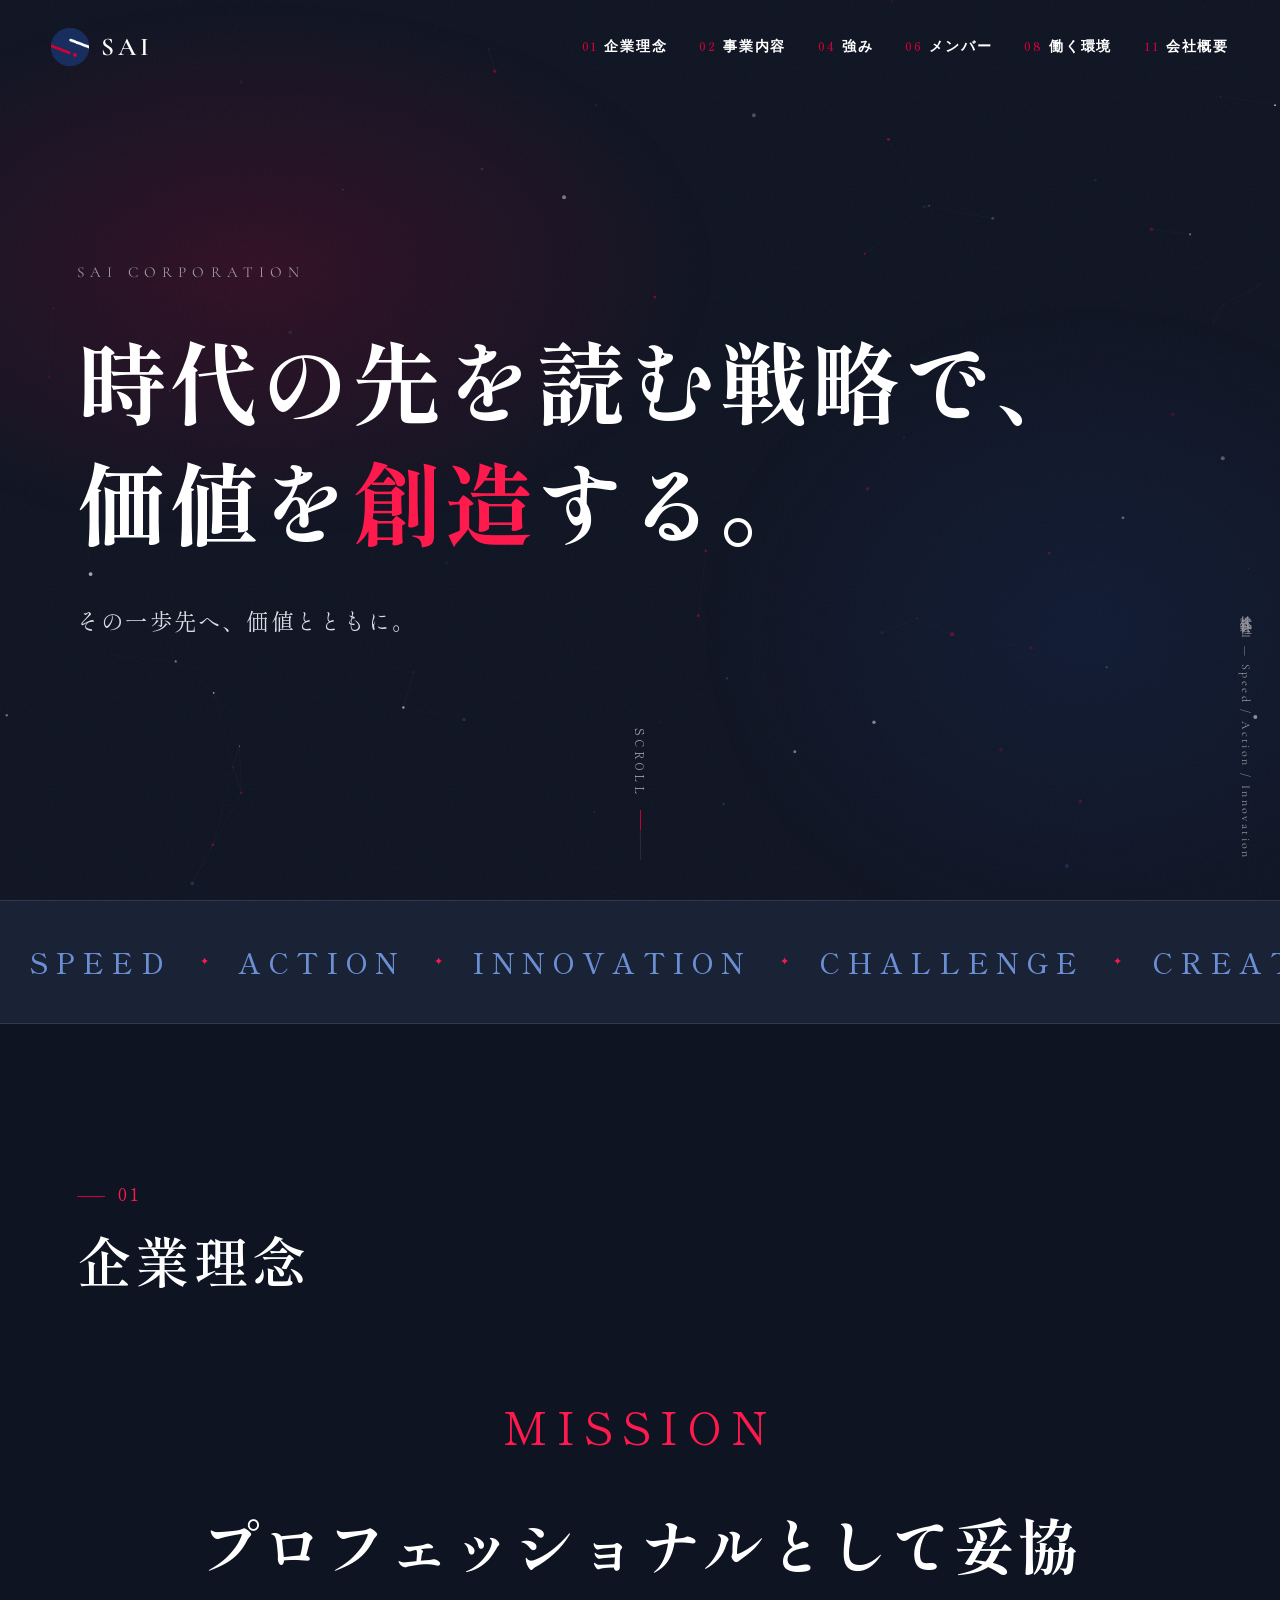
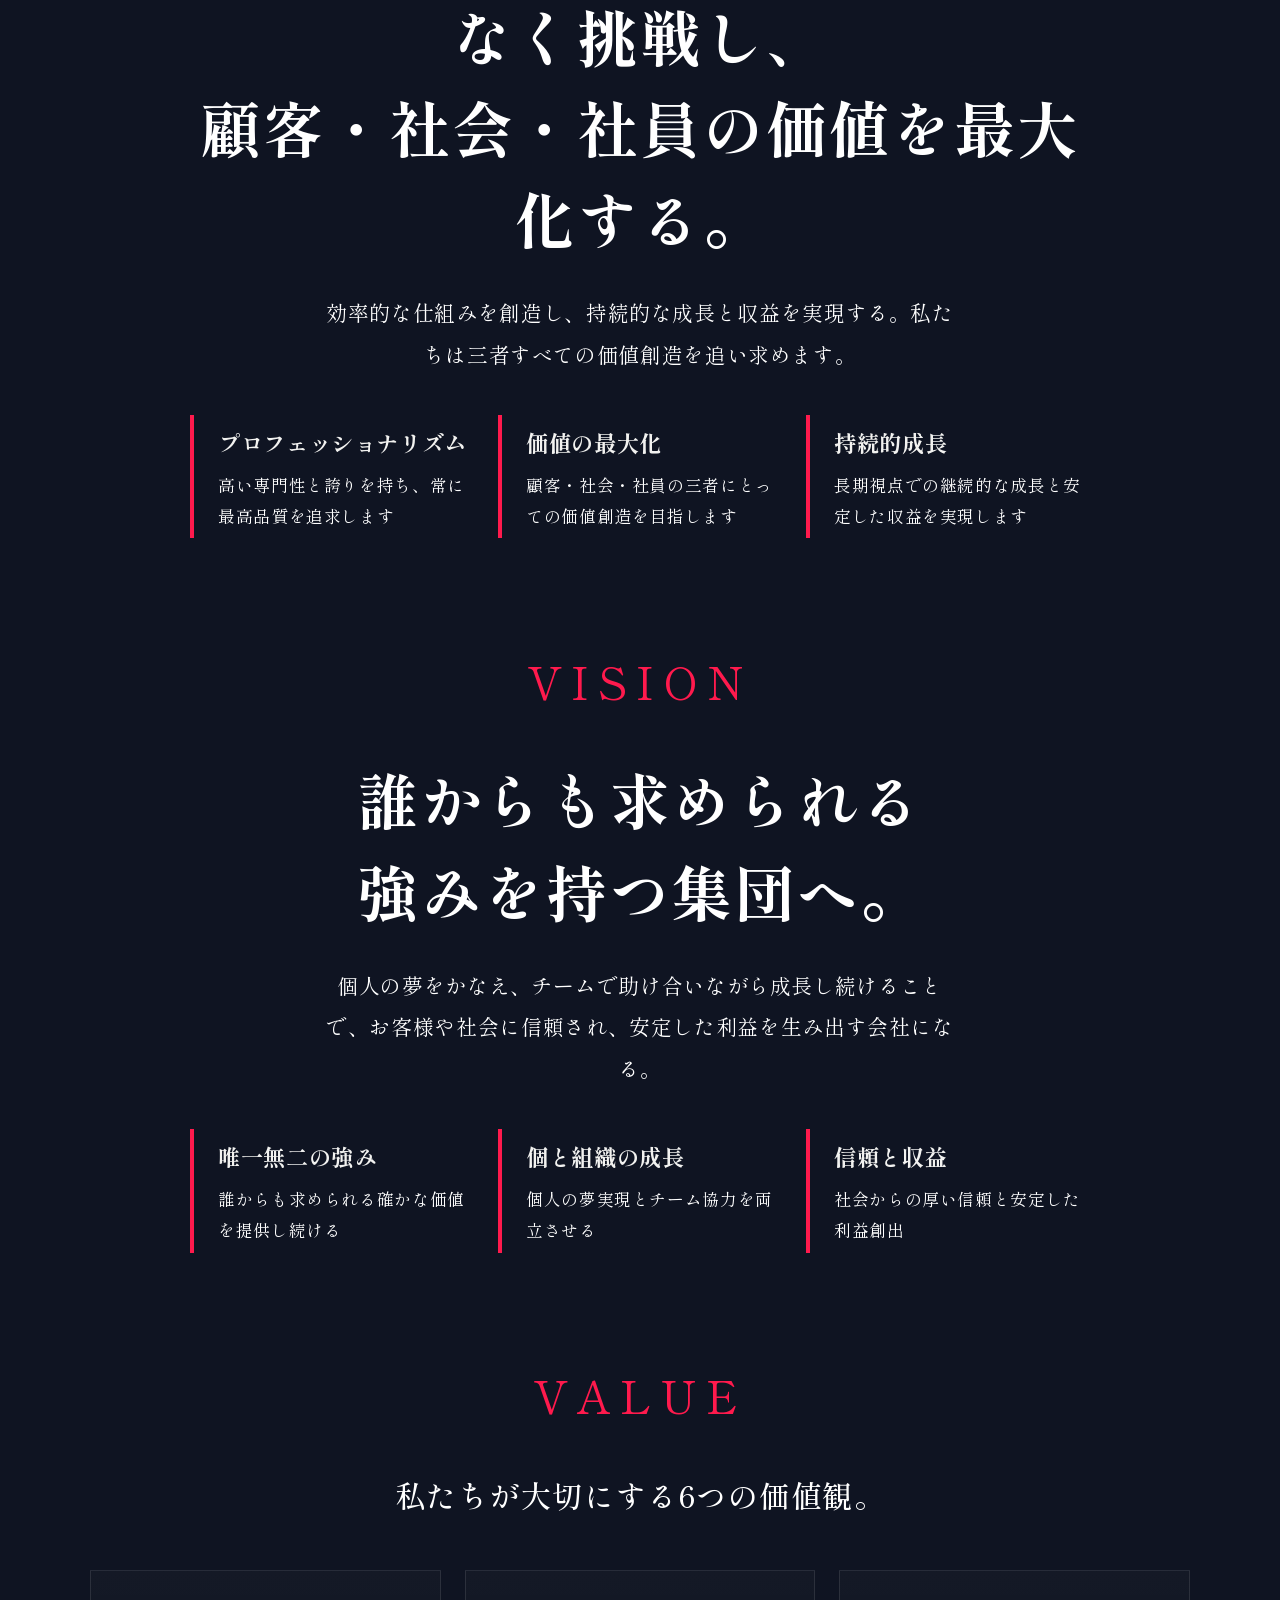
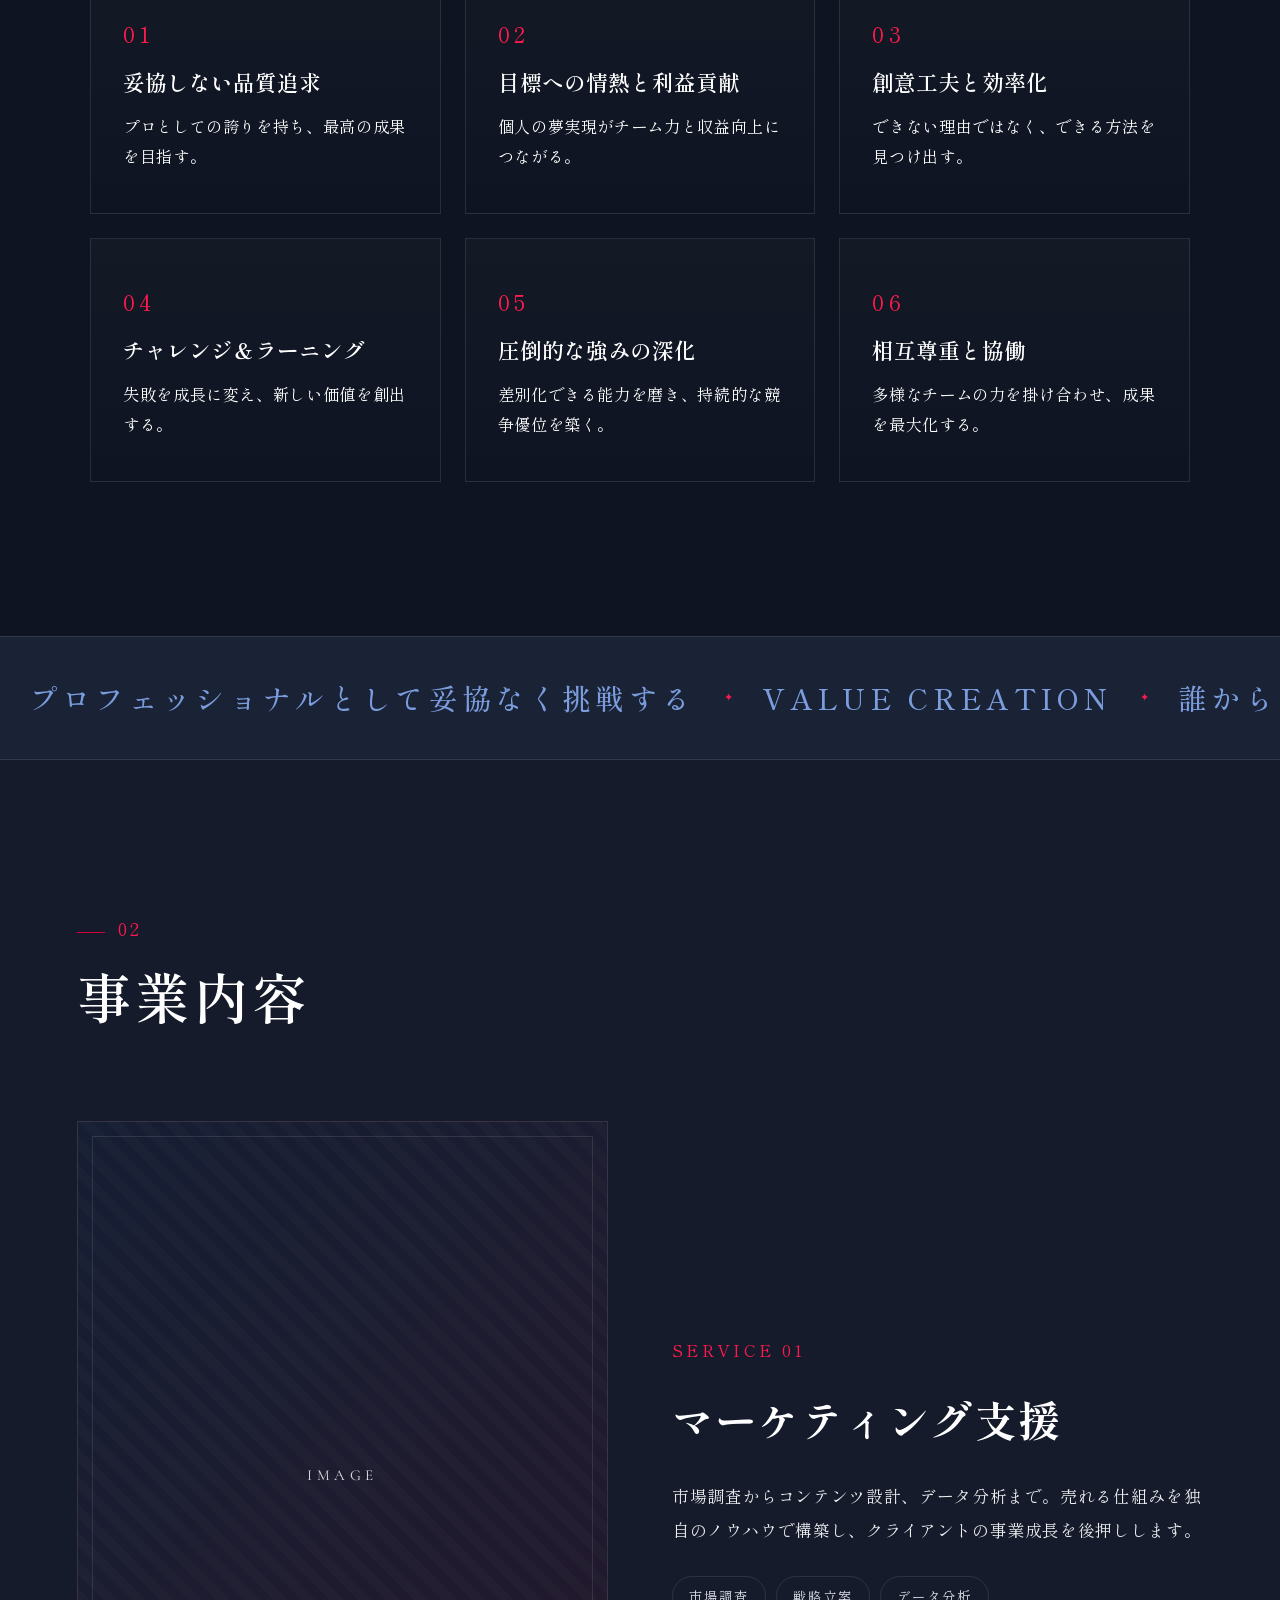
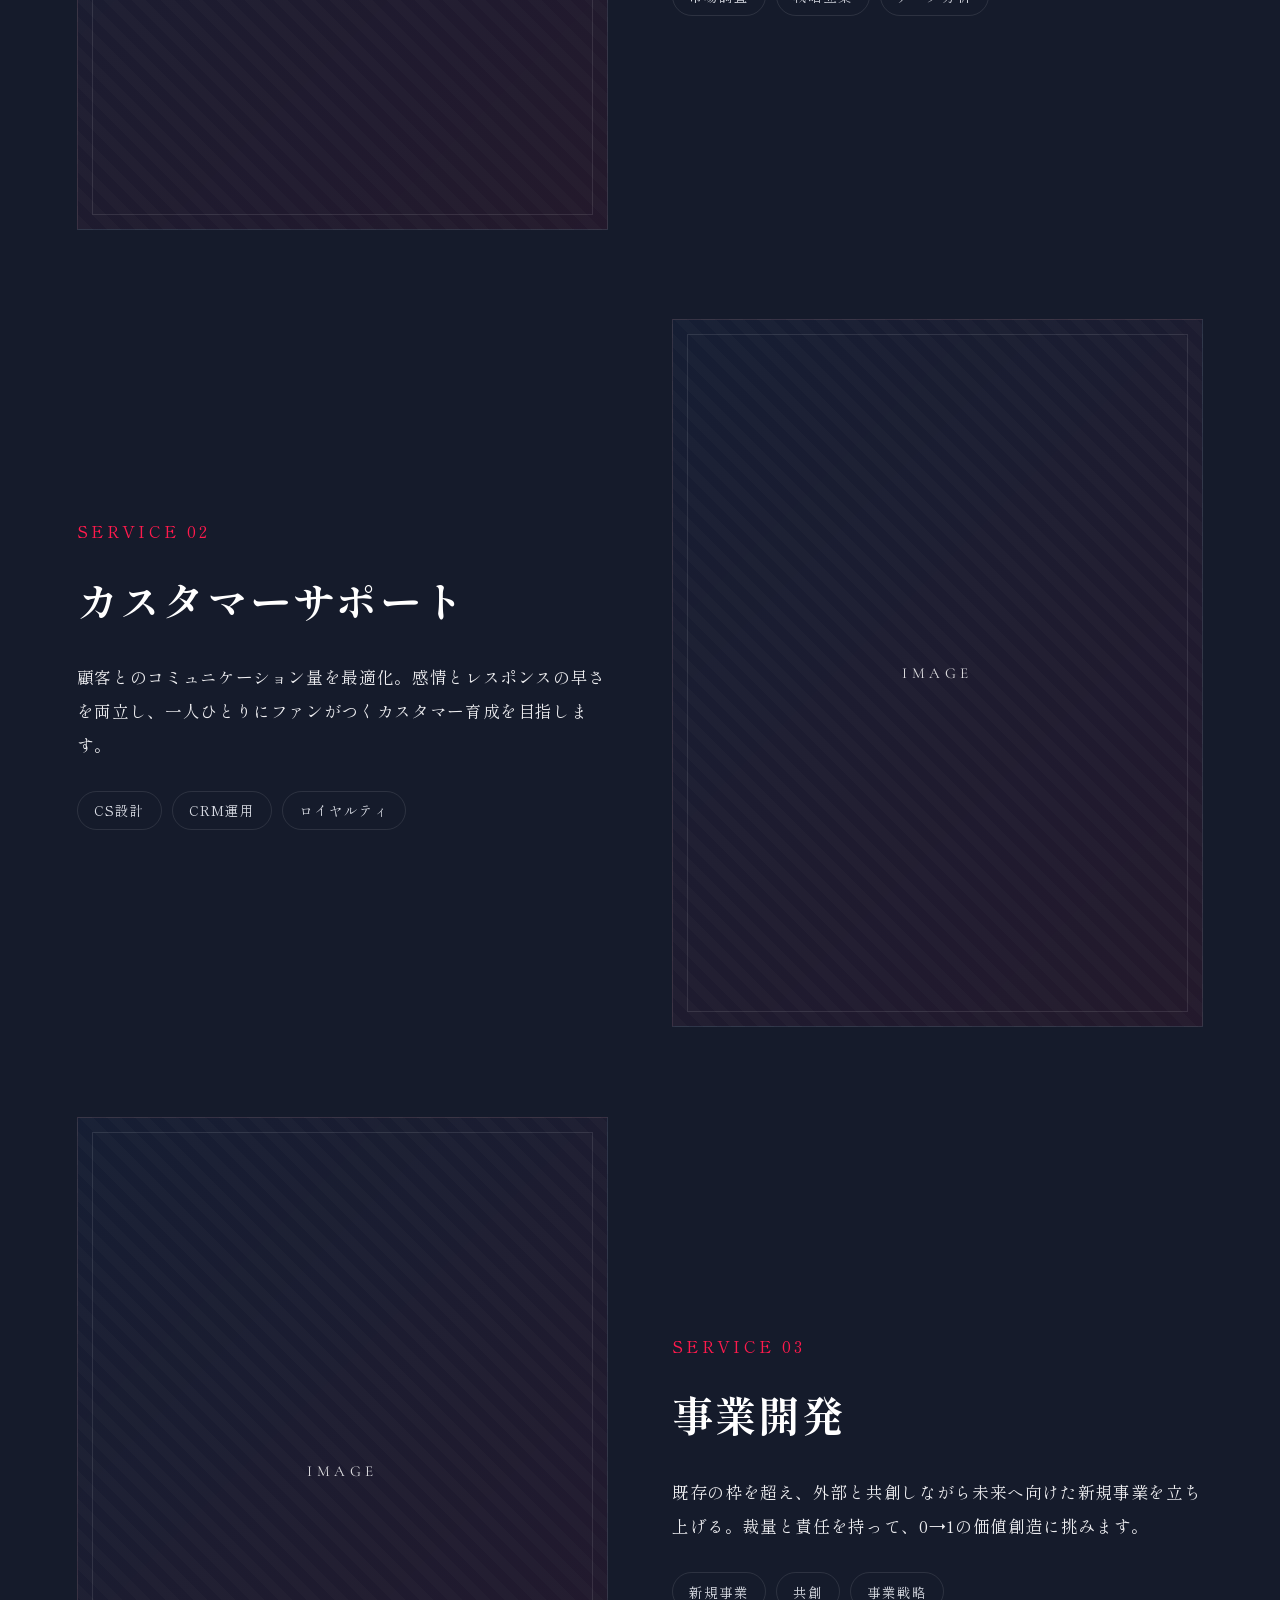
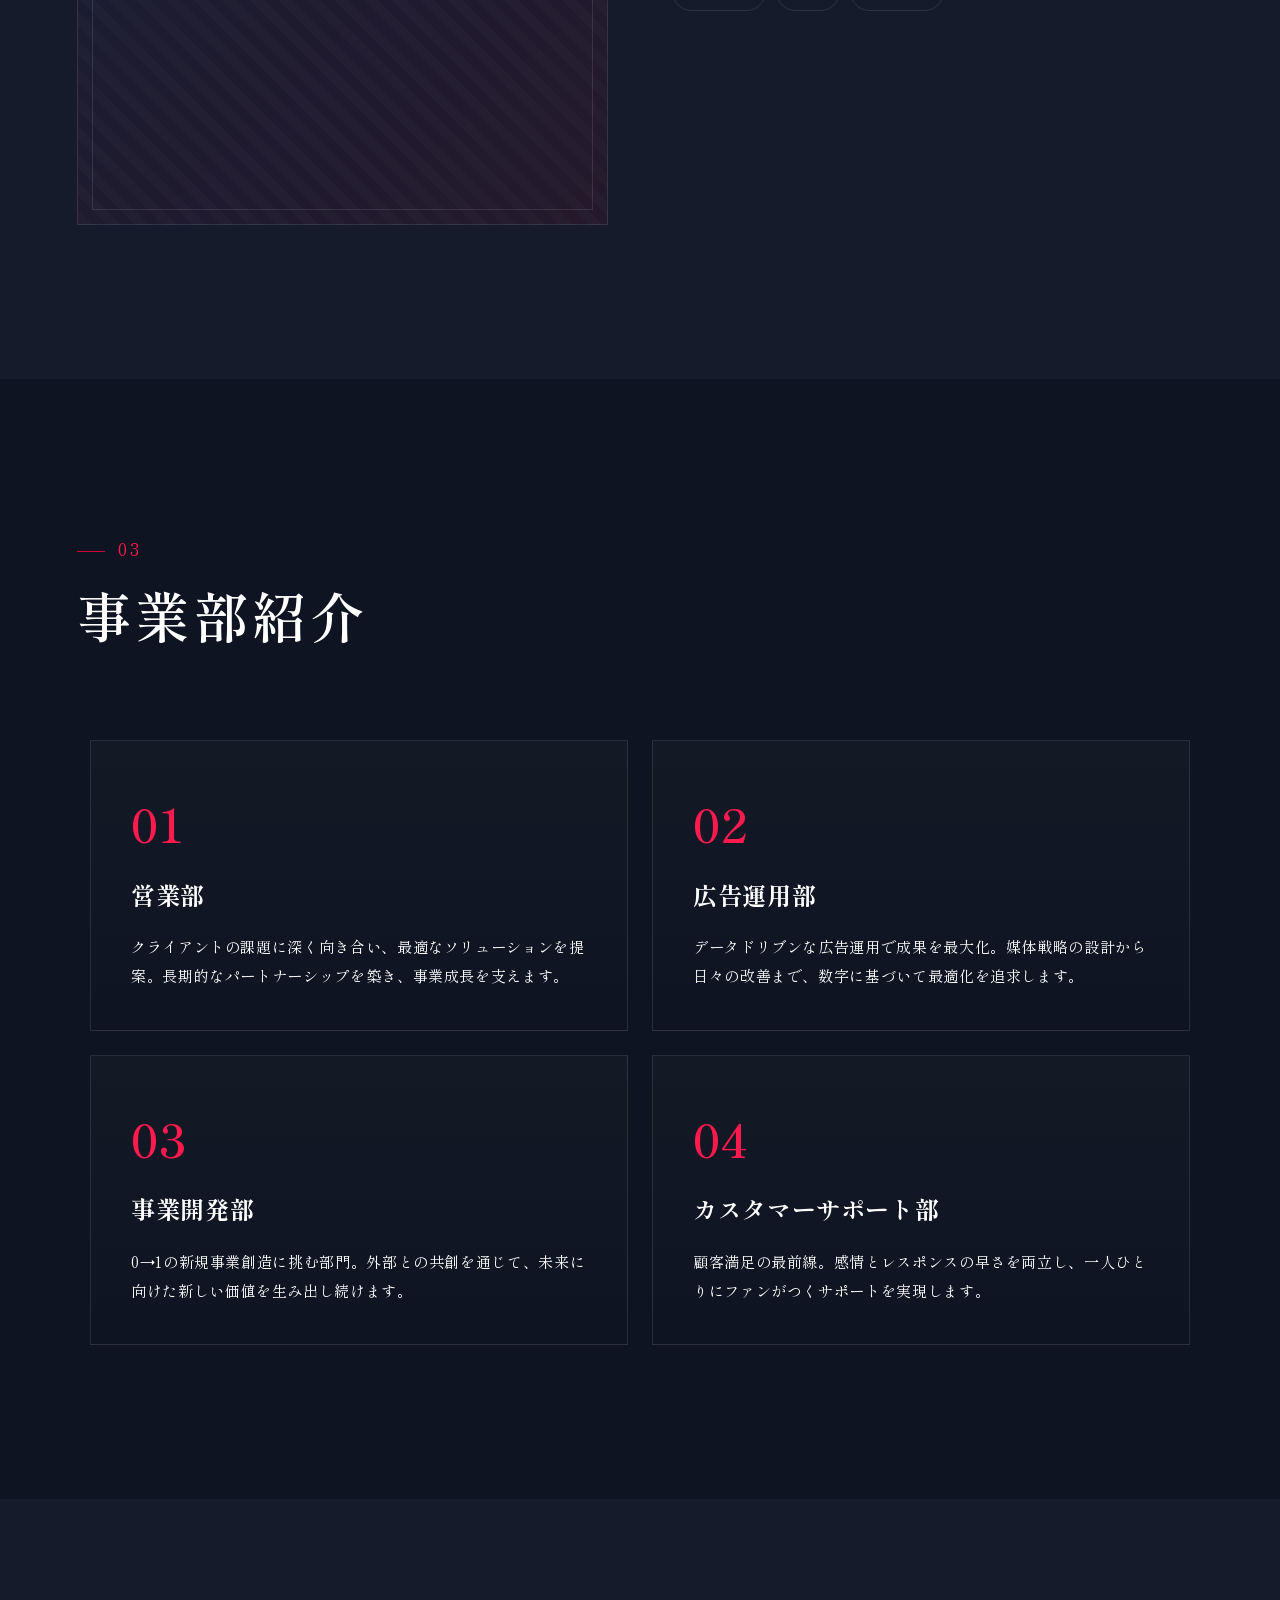
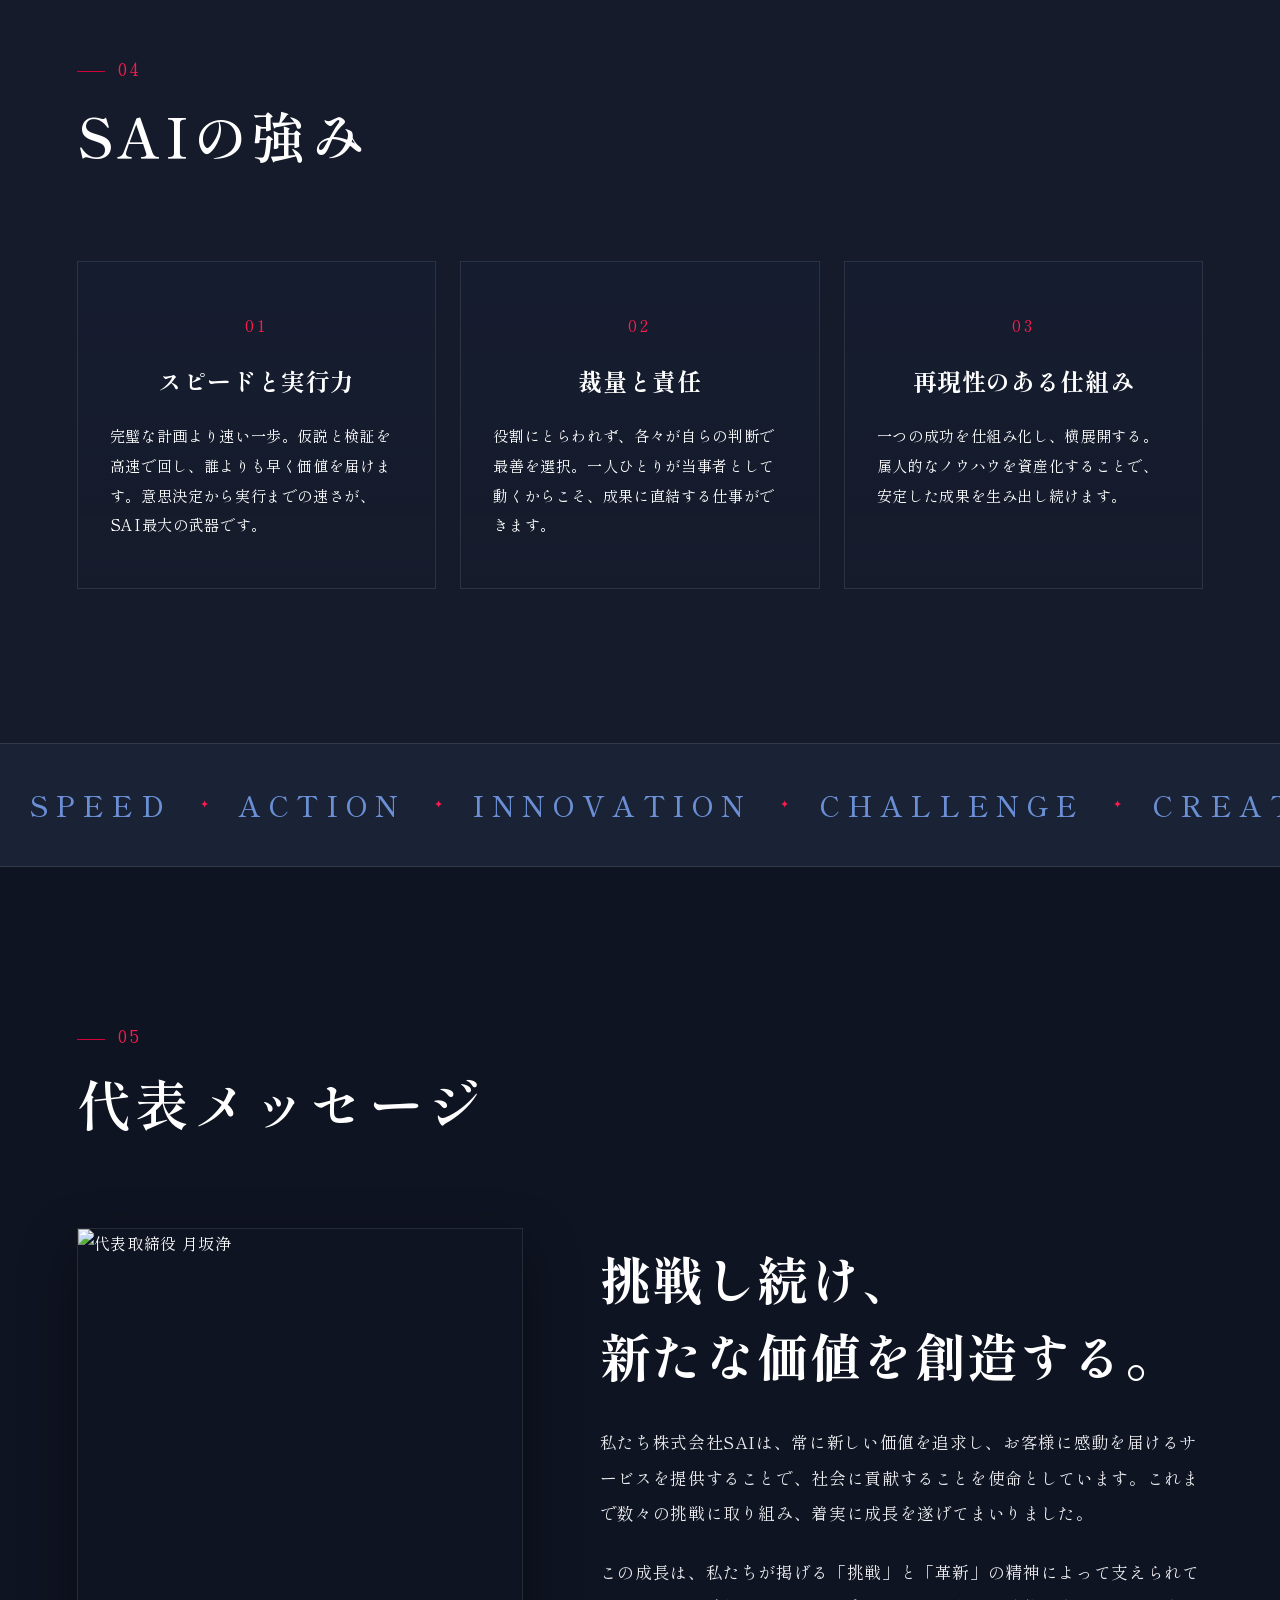
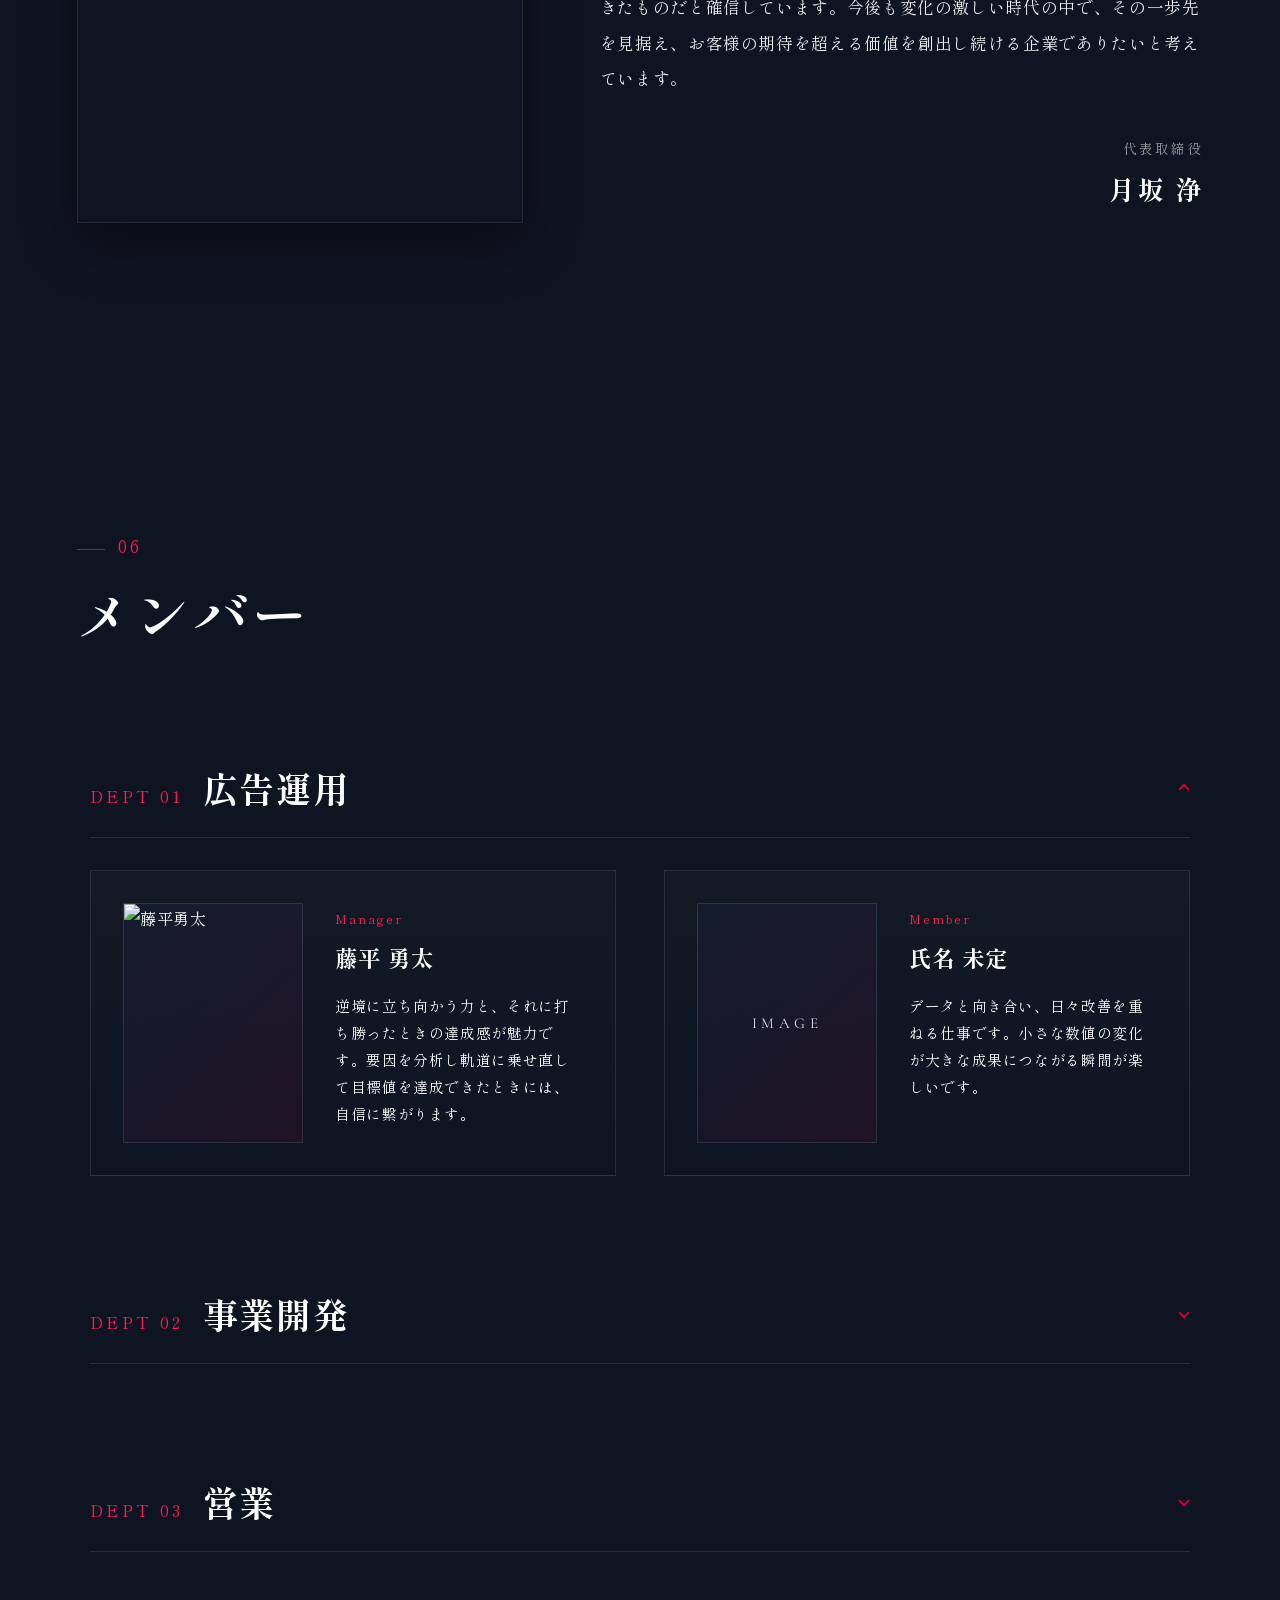
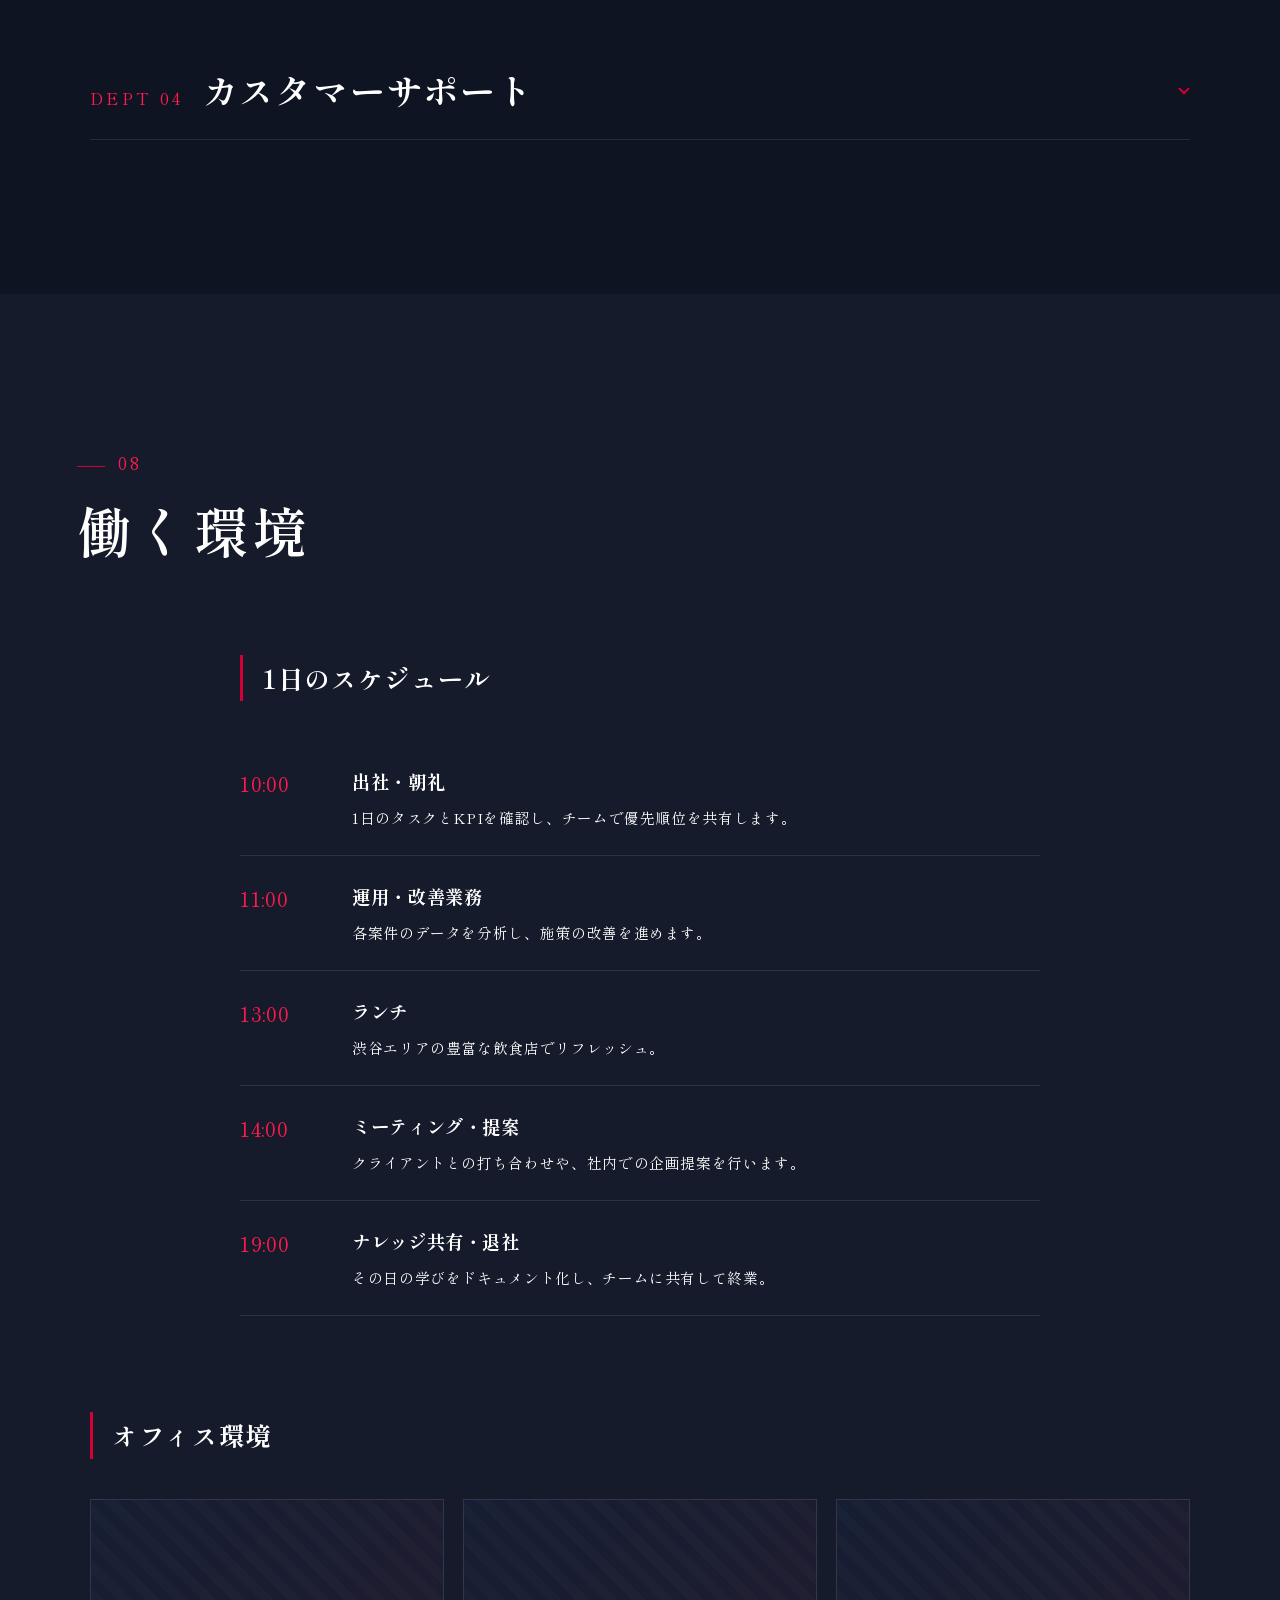
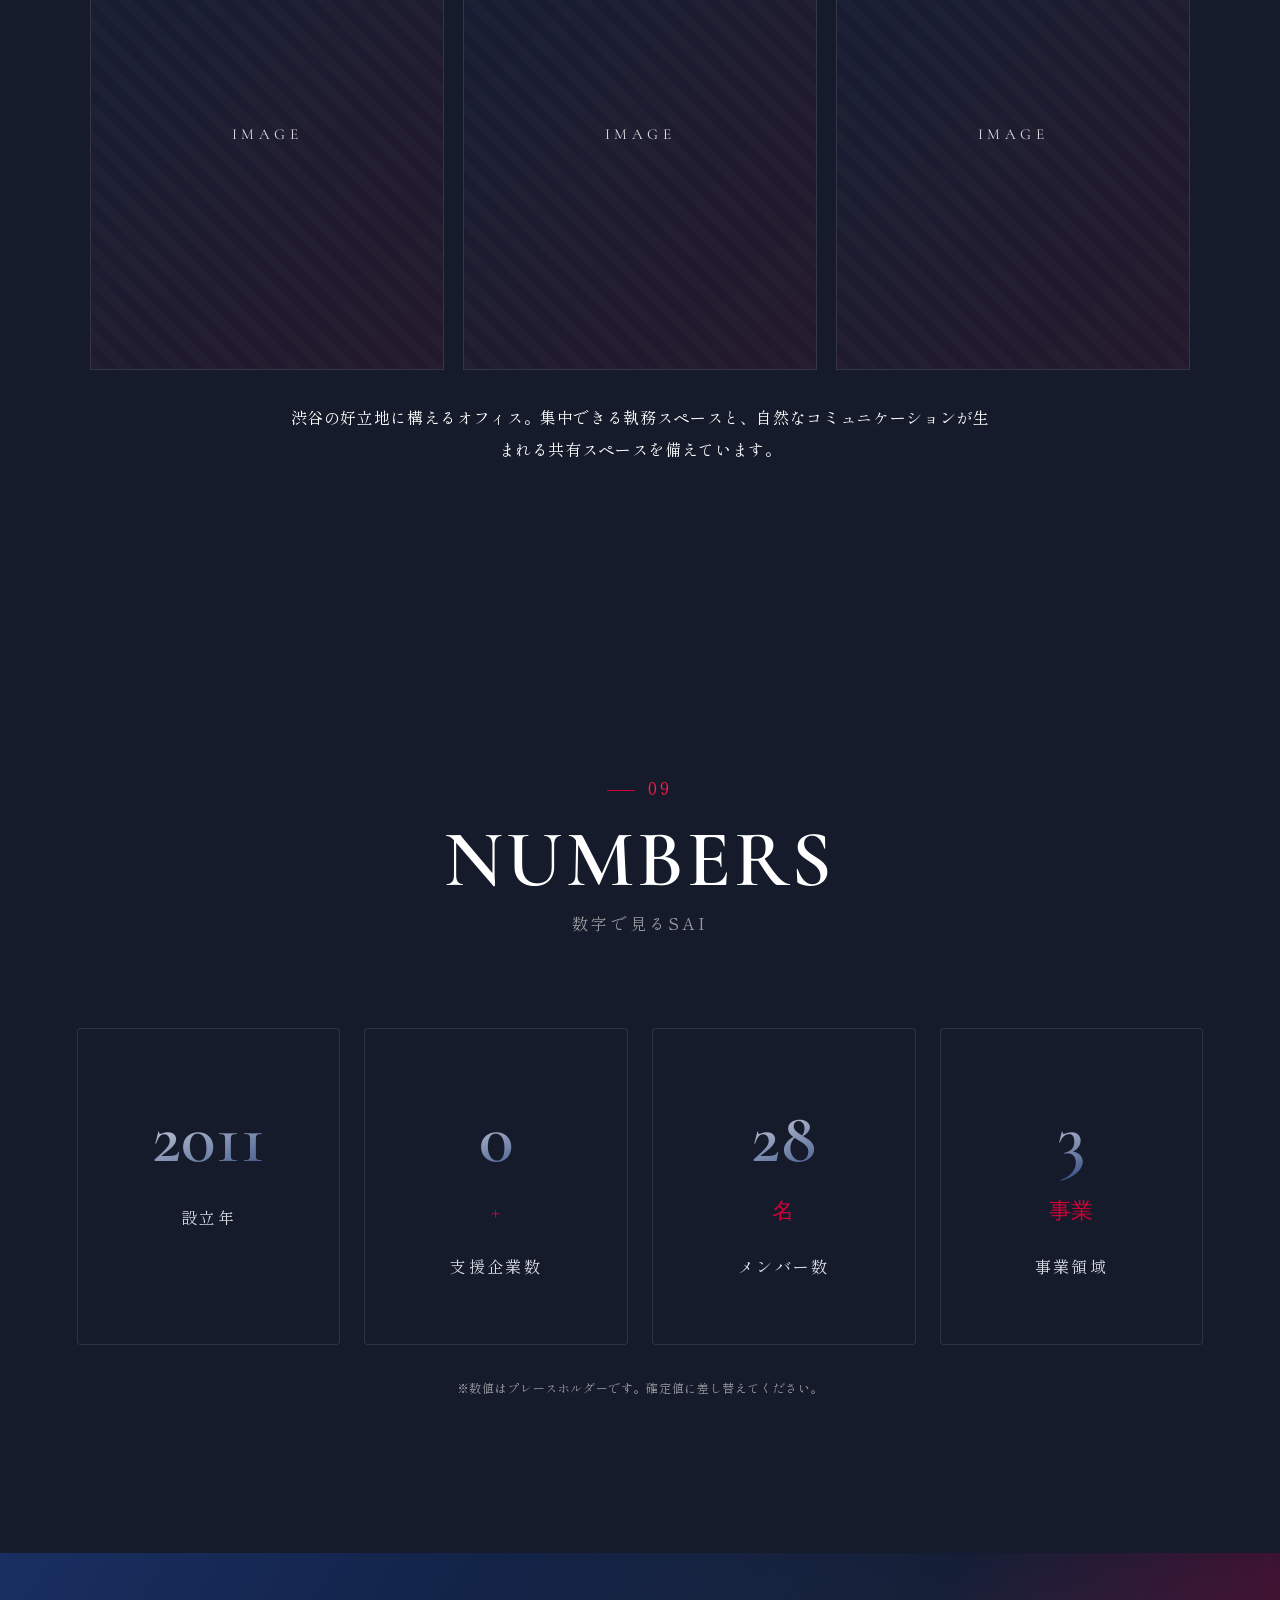
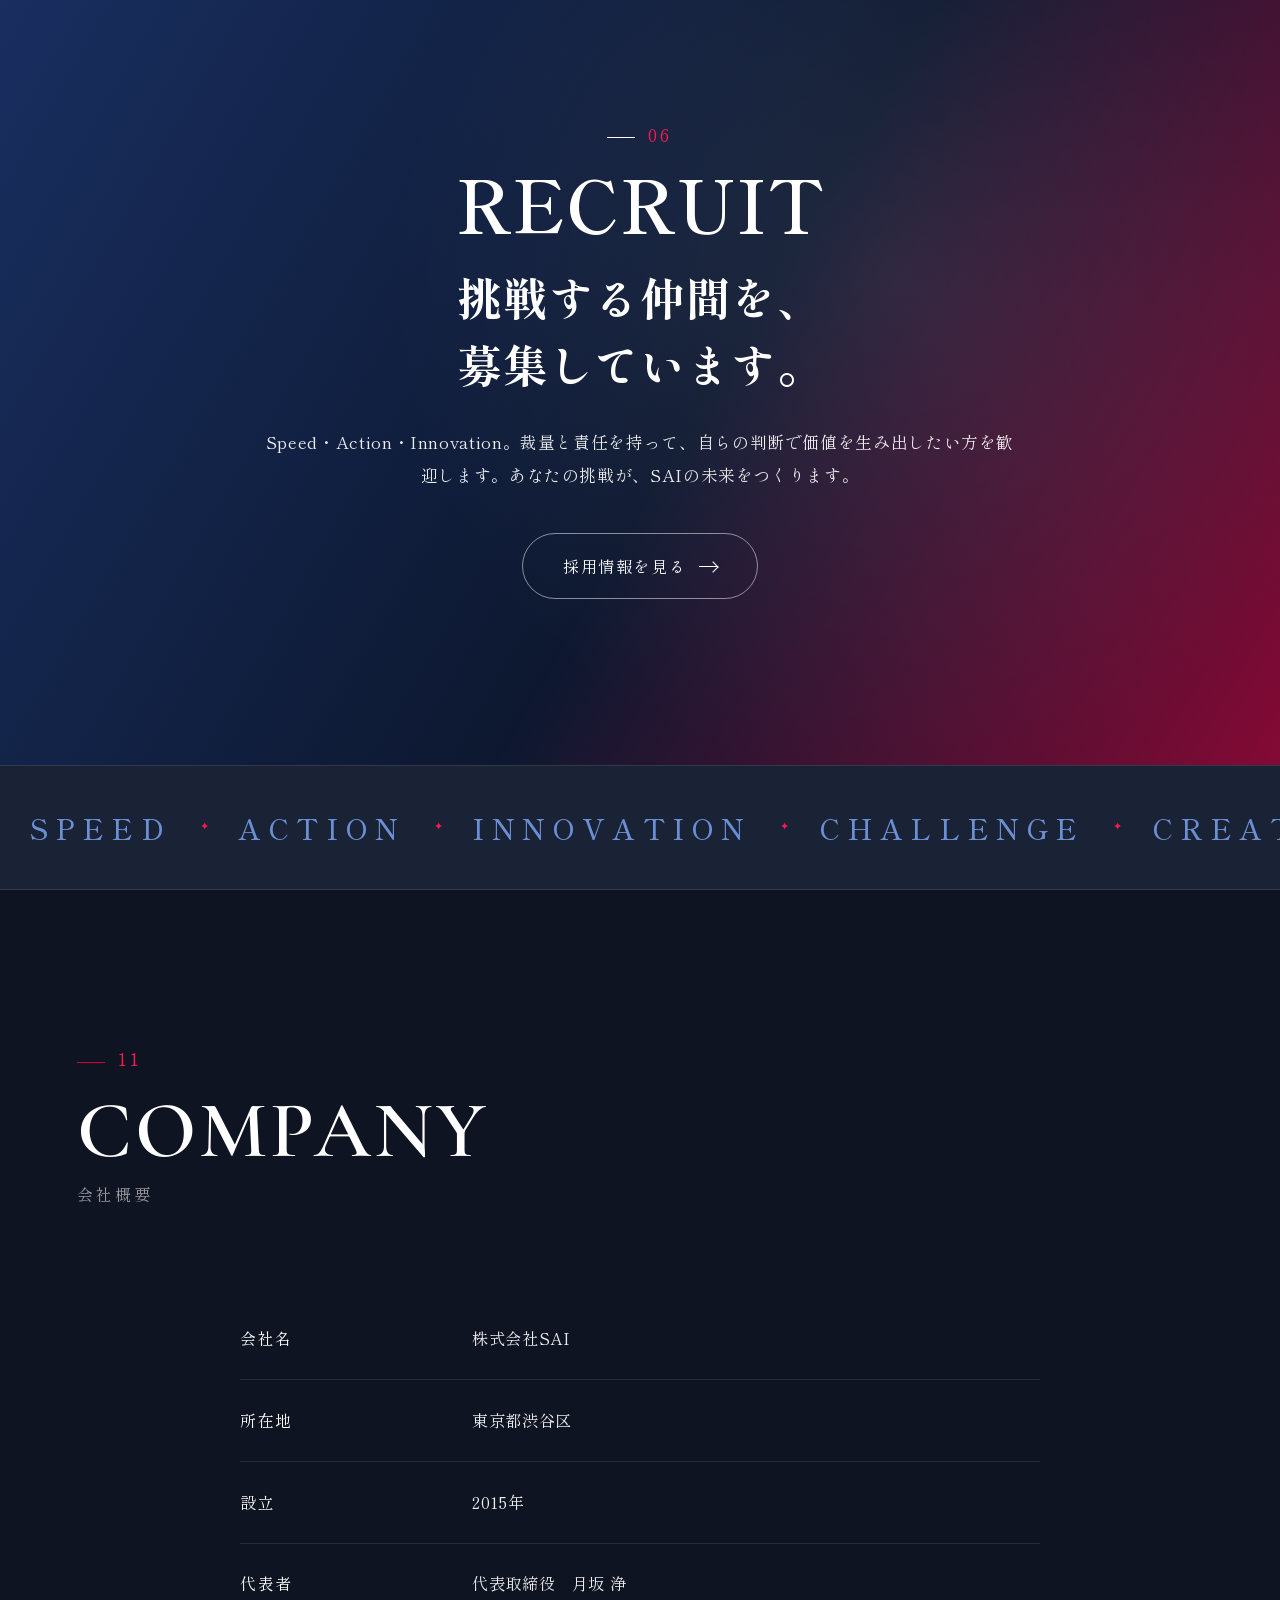
==== commit 27b7dc1f: "fix files" ====
--- a/index.html
+++ b/index.html
@@ -199,47 +199,7 @@
     </div>
 </section>
 
-<!-- Custom Service Reels -->
-<section class="service-reel" id="custom-reel">
-  <div class="reel-item">
-    <h3 class="reel-title">Speed</h3>
-    <p class="reel-desc">高速な実行力で課題に即応。</p>
-  </div>
-  <div class="reel-item">
-    <h3 class="reel-title">Action</h3>
-    <p class="reel-desc">行動で価値を創出し、結果を出す。</p>
-  </div>
-  <div class="reel-item">
-    <h3 class="reel-title">Innovation</h3>
-    <p class="reel-desc">常に新しい発想で未来を切り拓く。</p>
-  </div>
-</section>
-
-<!-- Professional Excellence, Value Creation, Sustainable Growth -->
-<section class="service-reel" id="plus-reel">
-  <div class="reel-item">
-    <h3 class="reel-title">Professional Excellence</h3>
-    <p class="reel-desc">卓越したプロフェッショナリズムで信頼を築く。</p>
-  </div>
-  <div class="reel-item">
-    <h3 class="reel-title">Value Creation</h3>
-    <p class="reel-desc">顧客と社会に価値を提供し続ける。</p>
-  </div>
-  <div class="reel-item">
-    <h3 class="reel-title">Sustainable Growth</h3>
-    <p class="reel-desc">持続可能な成長で長期的な成功を実現。</p>
-  </div>
-</section>
-
-<!-- Environment Section -->
-<section class="environment" id="environment">
-  <div class="sec-head" data-reveal>
-    <span class="sec-num">08</span>
-    <h2 class="sec-en sec-ja-main">働く環境</h2>
-  </div>
-  <div class="env-photo" data-reveal>
-    <!-- 画像は CSS の .env-photo プレースホルダーで表示 -->
-  </div>
+
 </section>
 
 
--- a/style.css
+++ b/style.css
@@ -339,58 +339,9 @@
     border: 1px solid var(--line); padding: 0.4rem 1rem; border-radius: 100px;
     color: var(--ink-dim);
 }
-/* ------------------------------------------------------------
-   Service Reels (Custom Services)
-   ------------------------------------------------------------ */
-.service-reel {
-  display: grid;
-  grid-template-columns: repeat(3, 1fr);
-  gap: clamp(2rem, 5vw, 4rem);
-  max-width: 1200px;
-  margin: 0 auto;
-}
-.service-reel .reel-item {
-  text-align: center;
-  padding: 2rem 1rem;
-  border: 1px solid var(--line);
-  background: linear-gradient(180deg, rgba(255,255,255,0.02), transparent);
-  transition: border-color 0.5s, transform 0.5s var(--ease), background 0.5s;
-}
-.service-reel .reel-item:hover {
-  border-color: rgba(211,0,55,0.5);
-  transform: translateY(-6px);
-  background: linear-gradient(180deg, rgba(211,0,55,0.06), transparent);
-}
-.reel-title {
-  font-family: var(--mincho);
-  font-weight: 700;
-  font-size: clamp(1.6rem, 3.5vw, 2.6rem);
-  margin: 1rem 0 0.5rem;
-  letter-spacing: 0.03em;
-}
-.reel-desc {
-  font-size: 0.95rem;
-  color: var(--ink-dim);
-  line-height: 2;
-}
-
-/* Environment Section Image Placeholder */
-.env-photo {
-  aspect-ratio: 4 / 3;
-  border: 1px solid var(--line);
-  background: repeating-linear-gradient(45deg, rgba(255,255,255,0.015) 0 10px, transparent 10px 20px),
-              linear-gradient(135deg, rgba(25,47,97,0.15), rgba(211,0,55,0.08));
-  display: flex;
-  align-items: center;
-  justify-content: center;
-}
-.env-photo::before {
-  content: 'IMAGE';
-  font-family: var(--display);
-  font-size: 0.9rem;
-  color: var(--ink-dim);
-  opacity: 0.8;
-}
+}
+
+
 
 /* ============================================================
    ④ MESSAGE
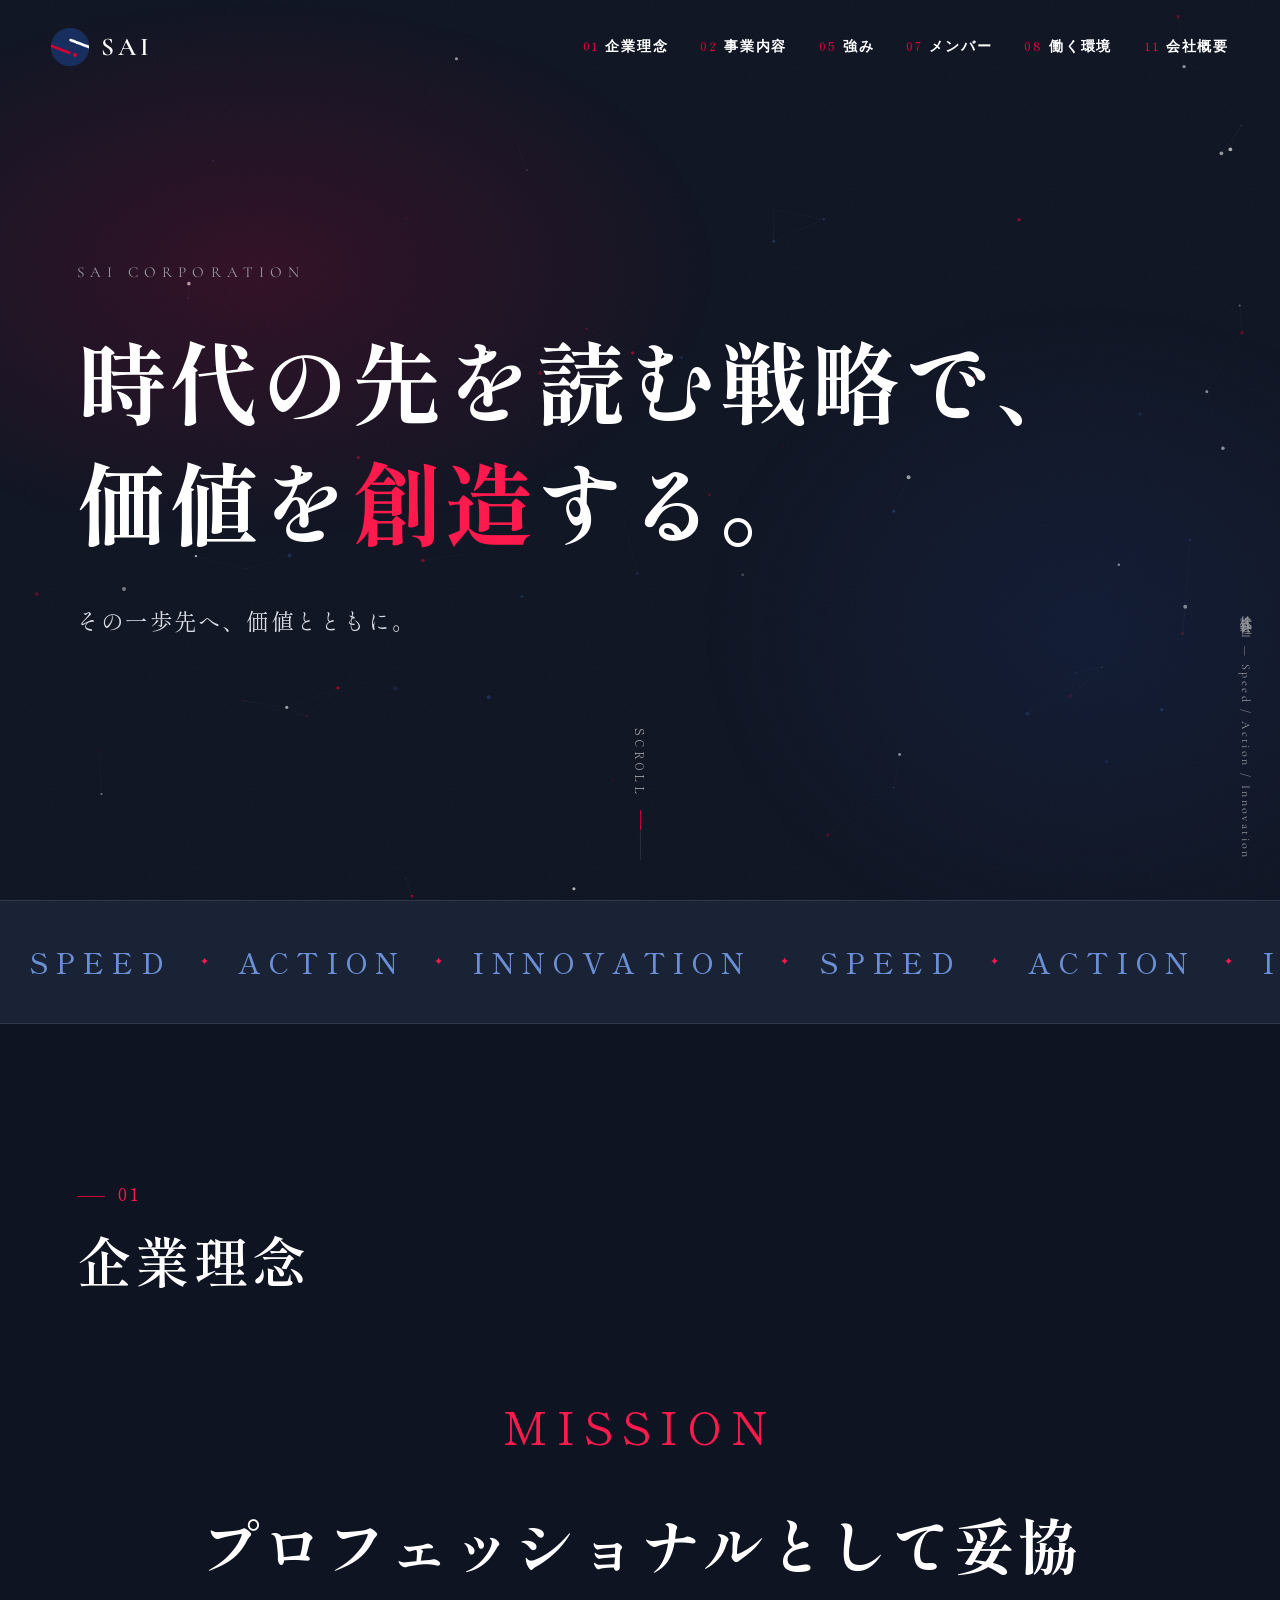
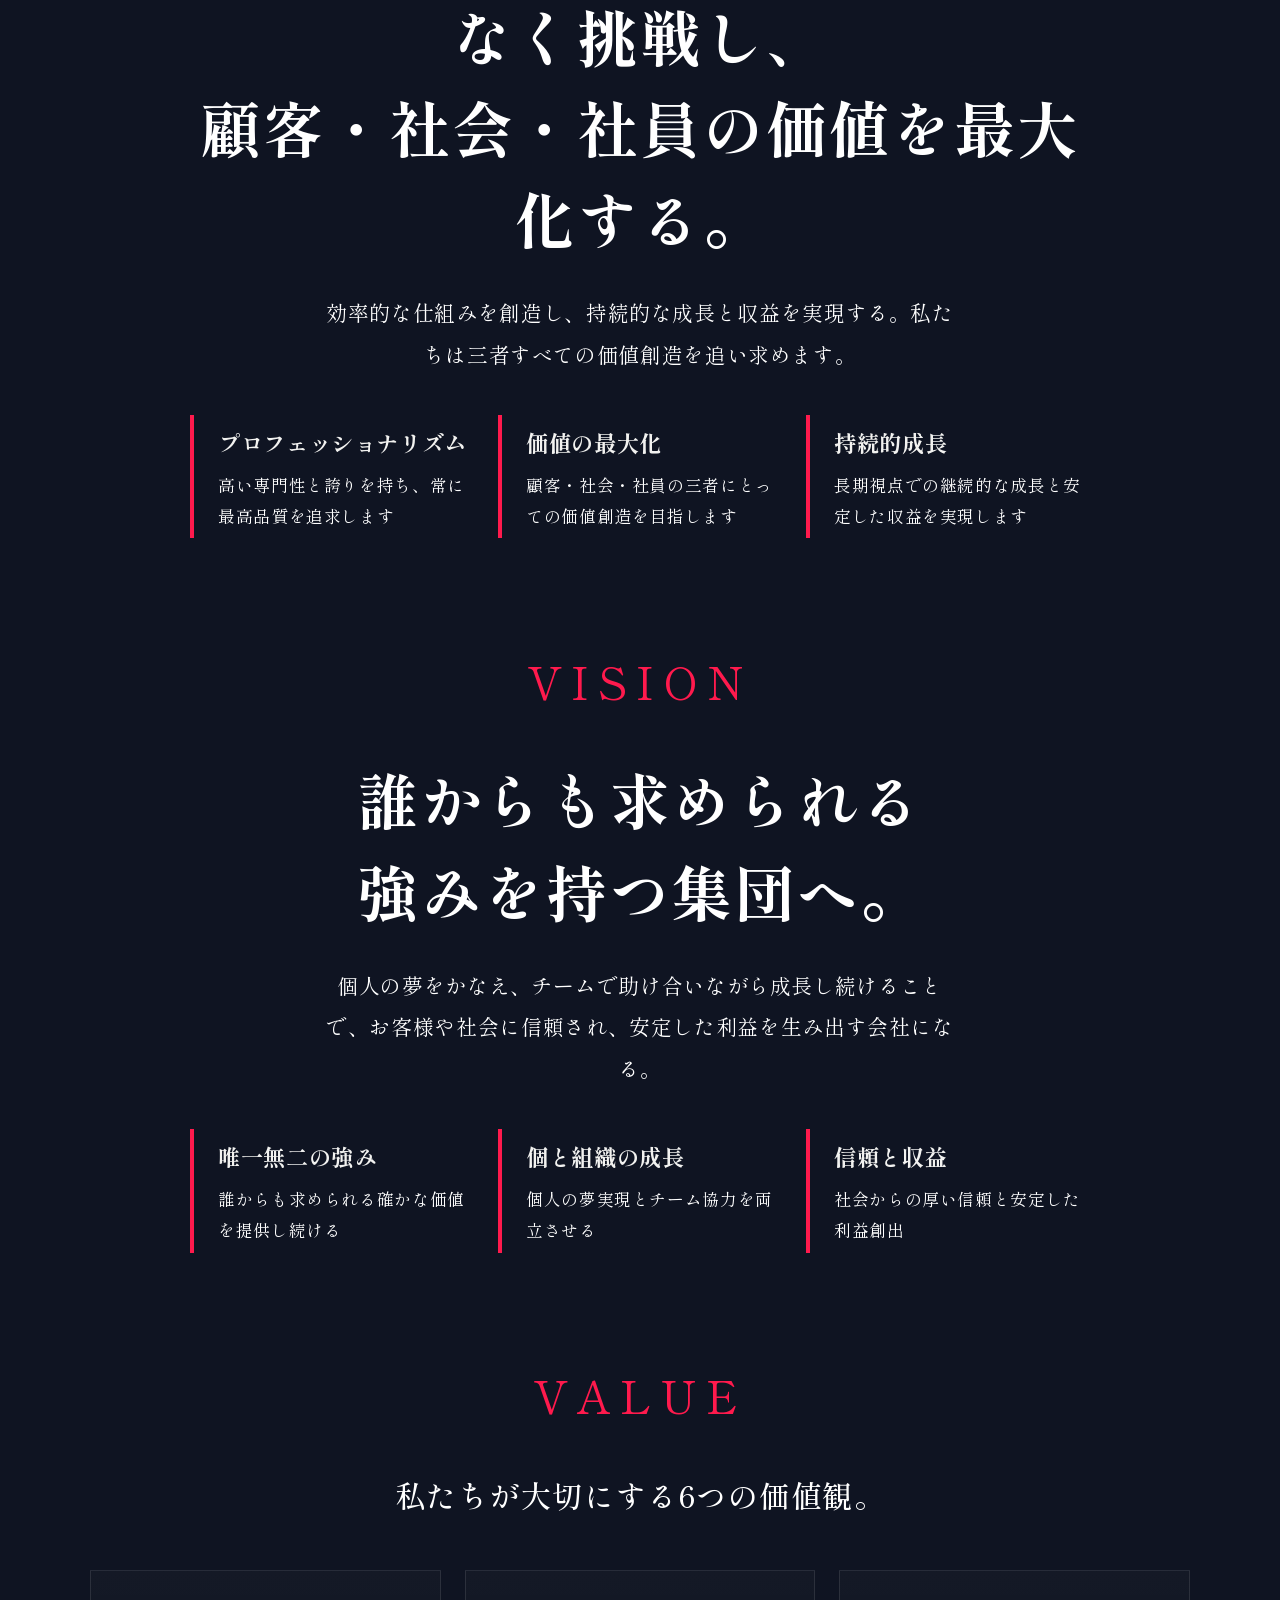
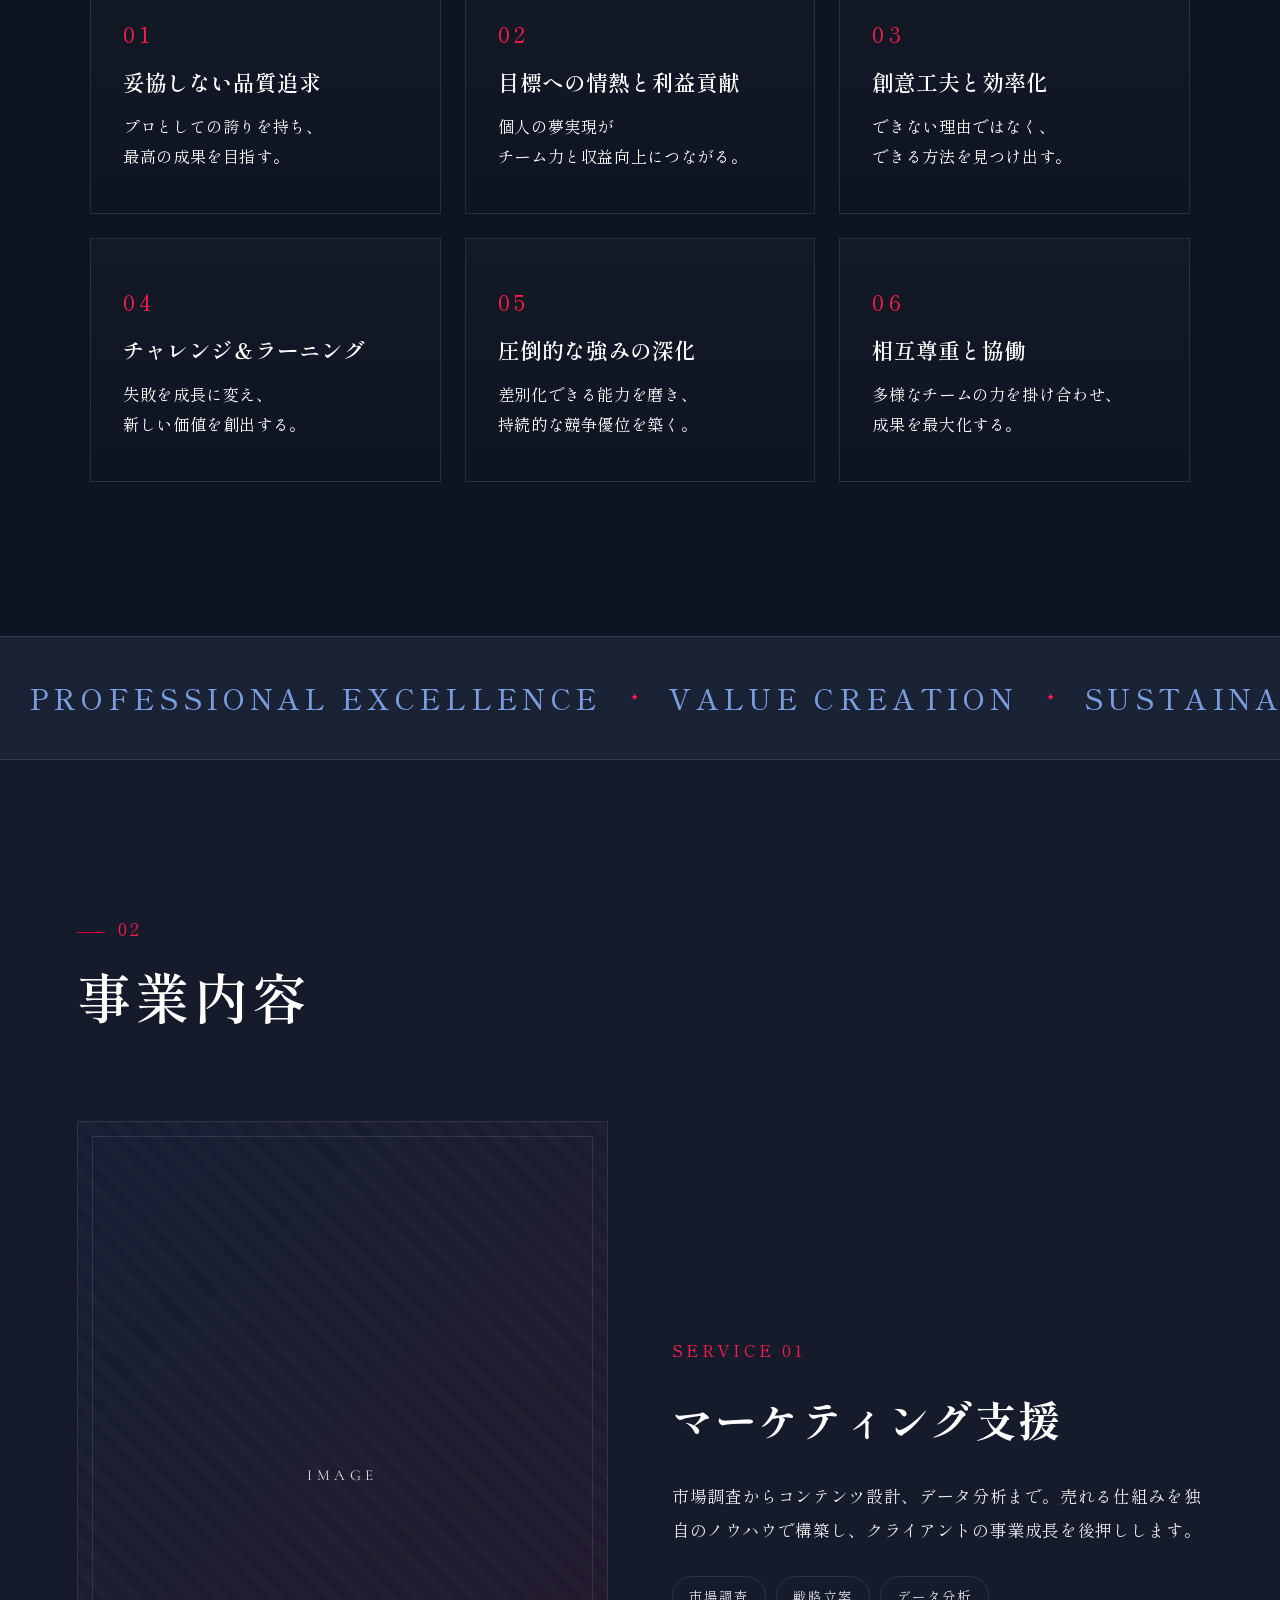
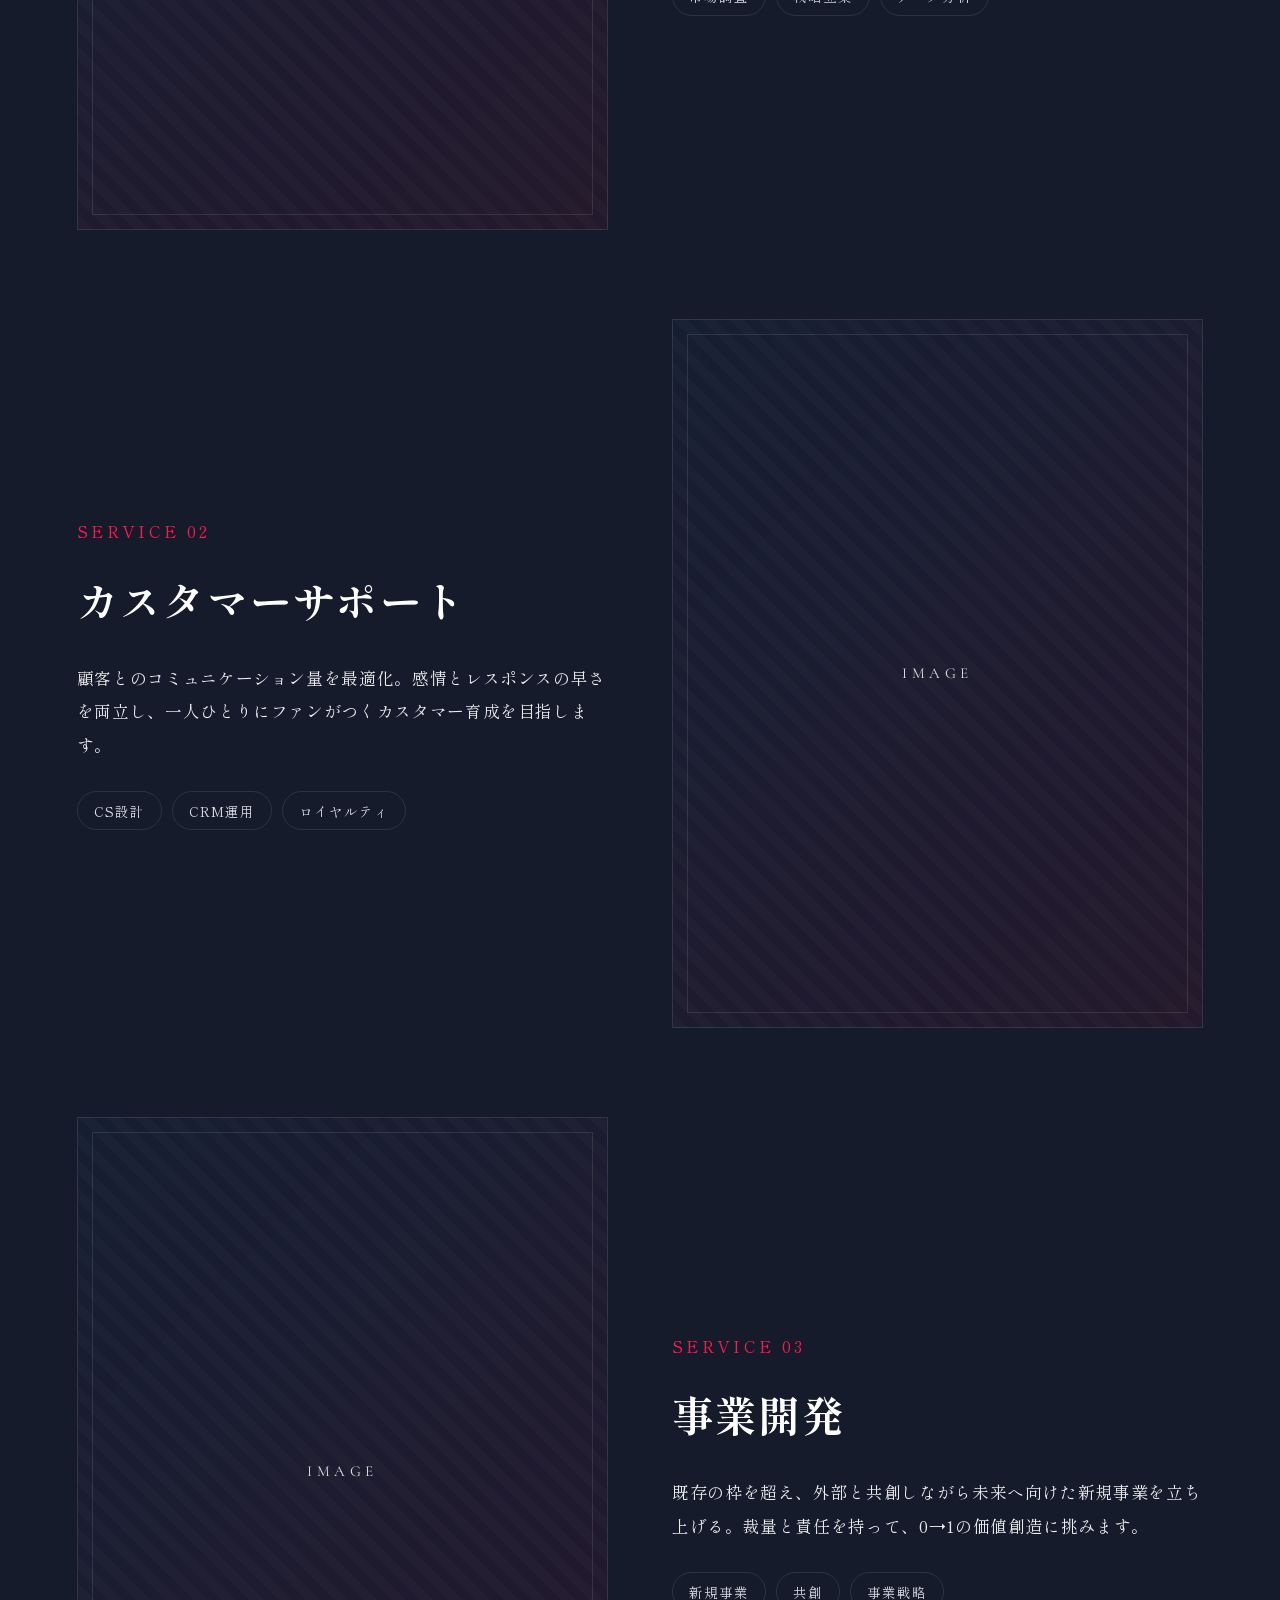
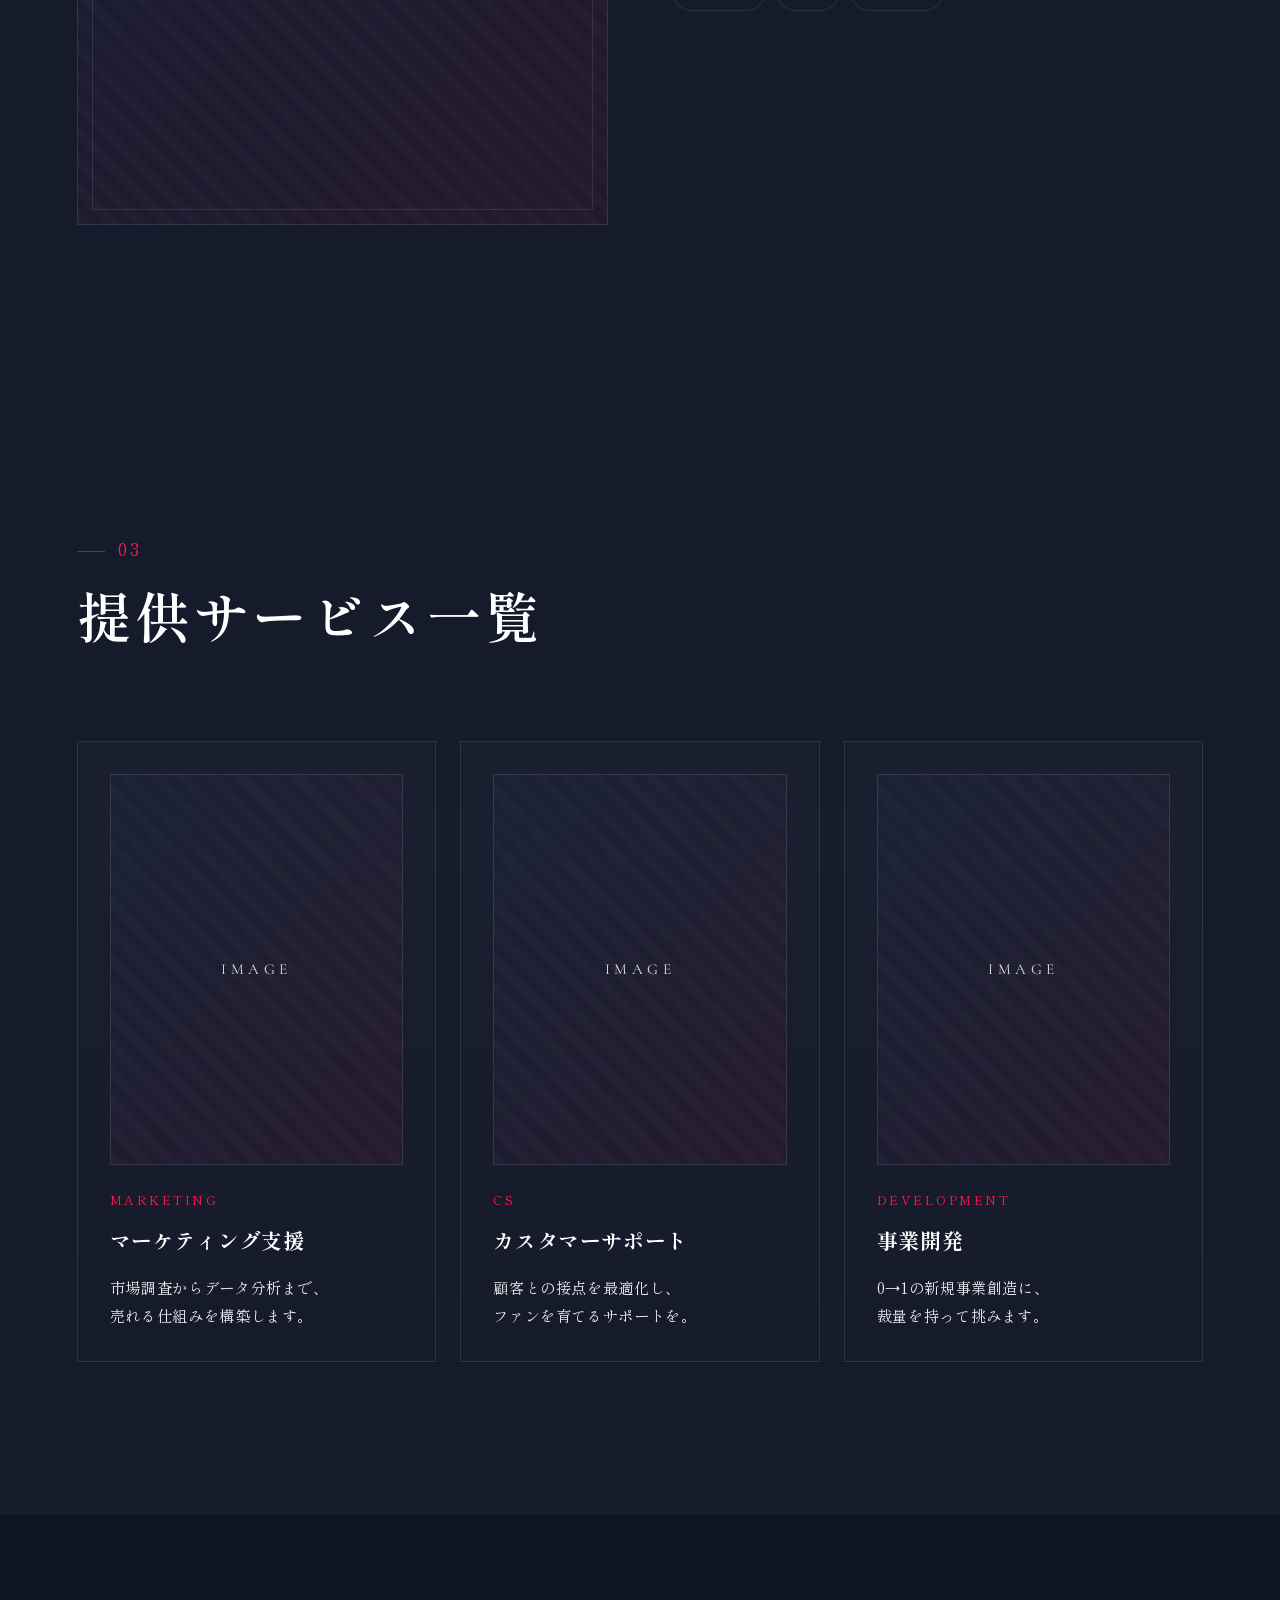
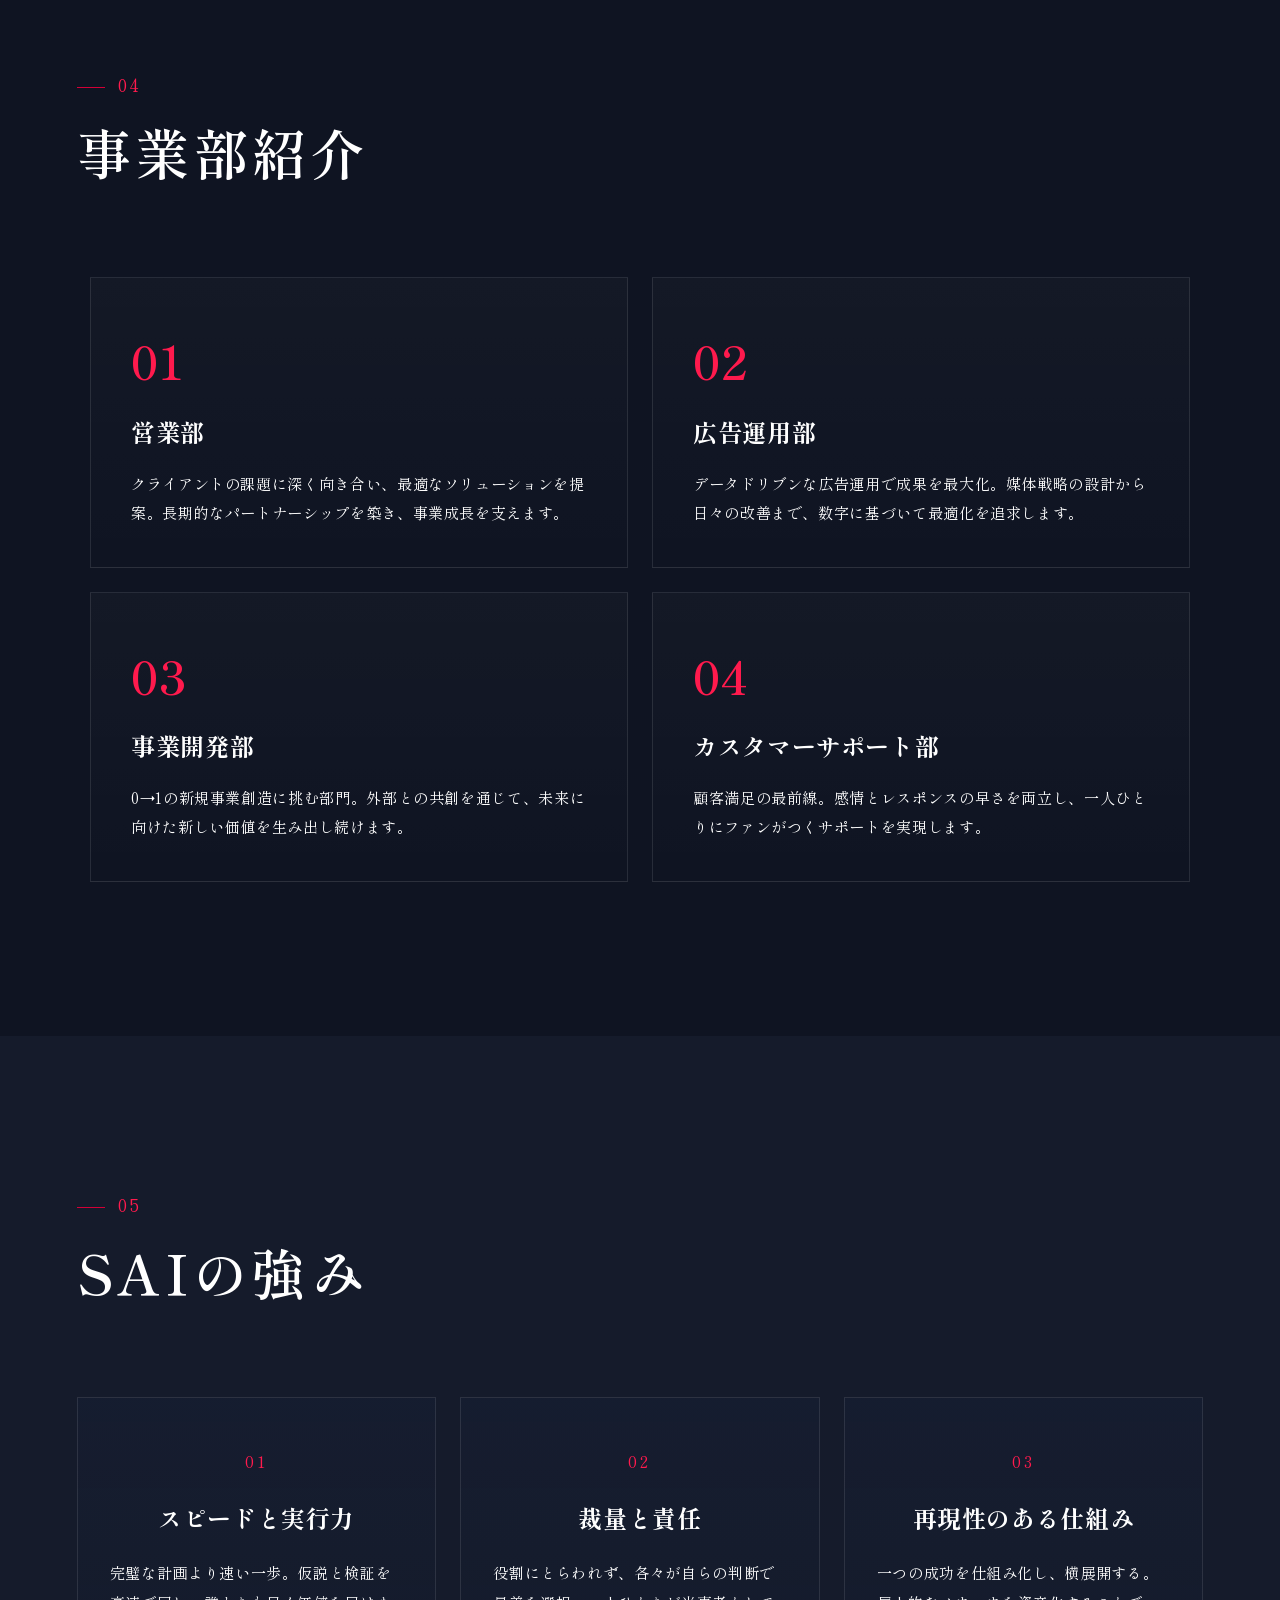
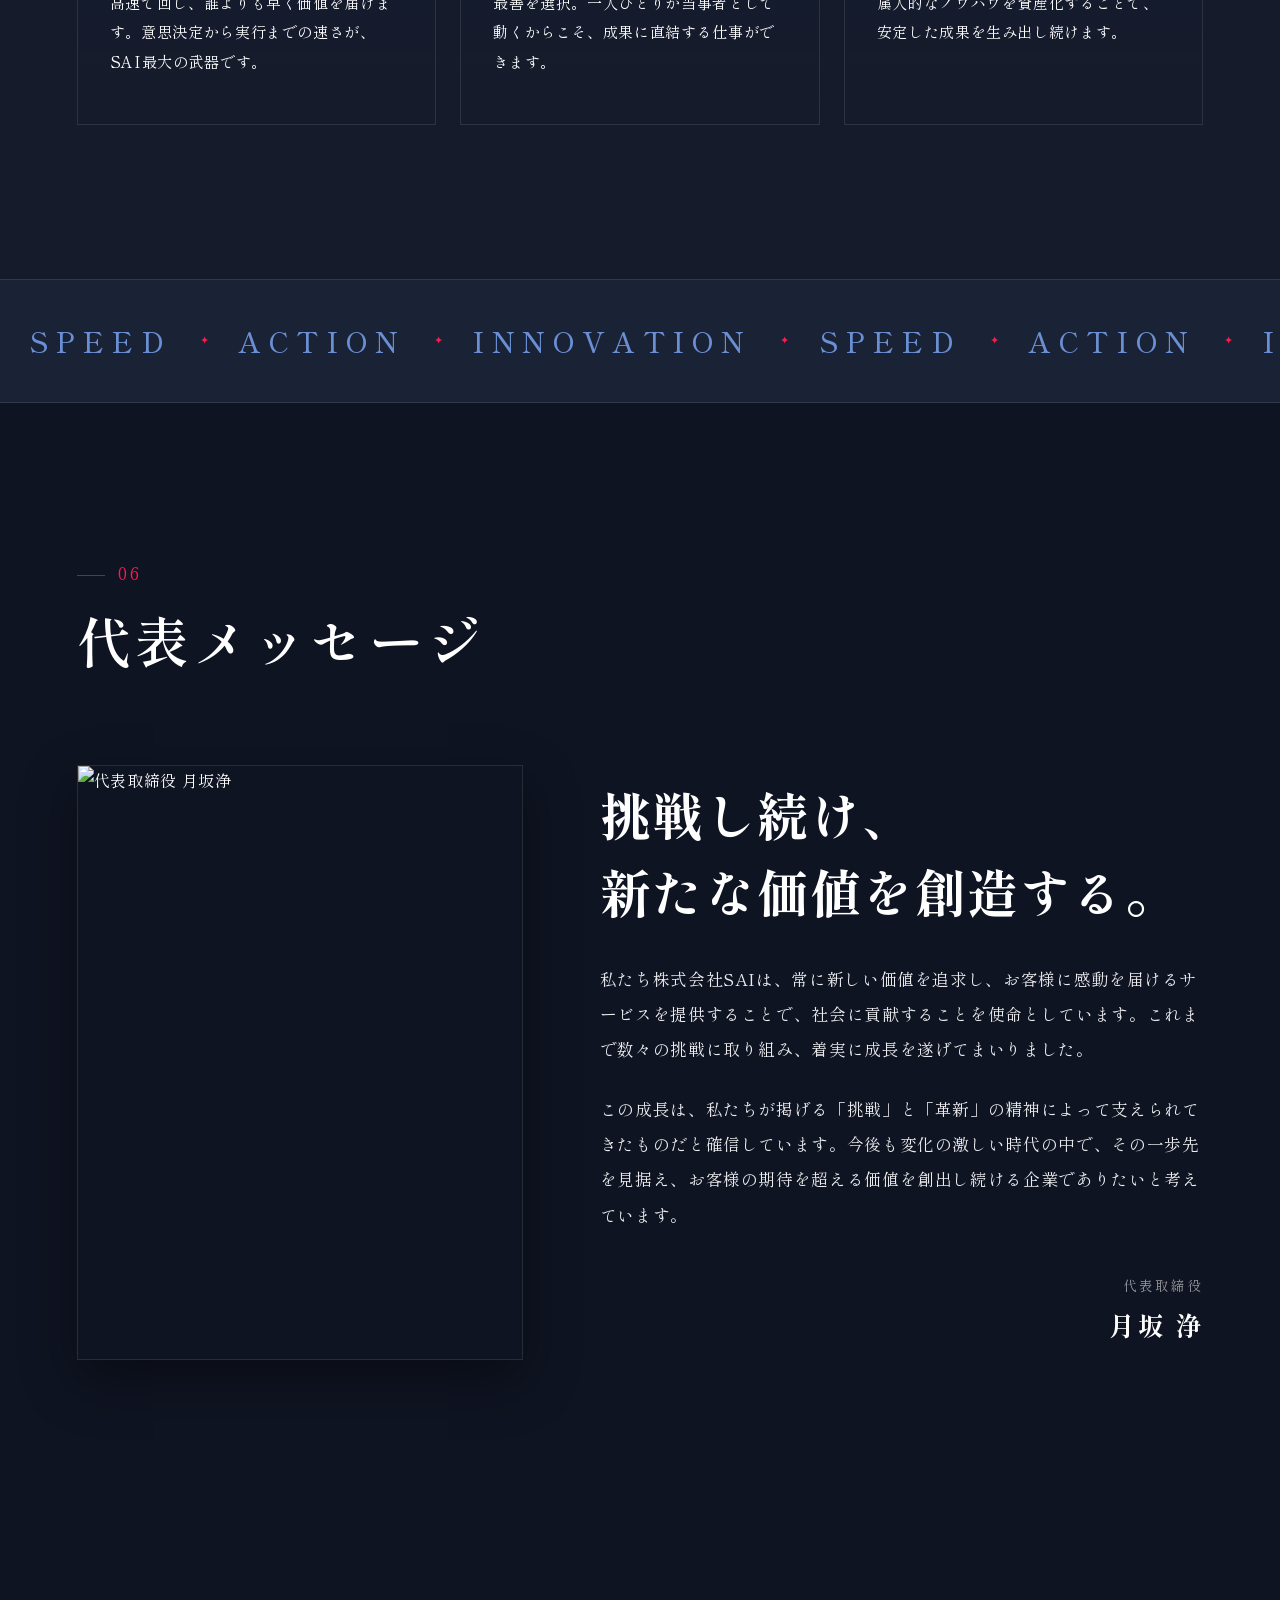
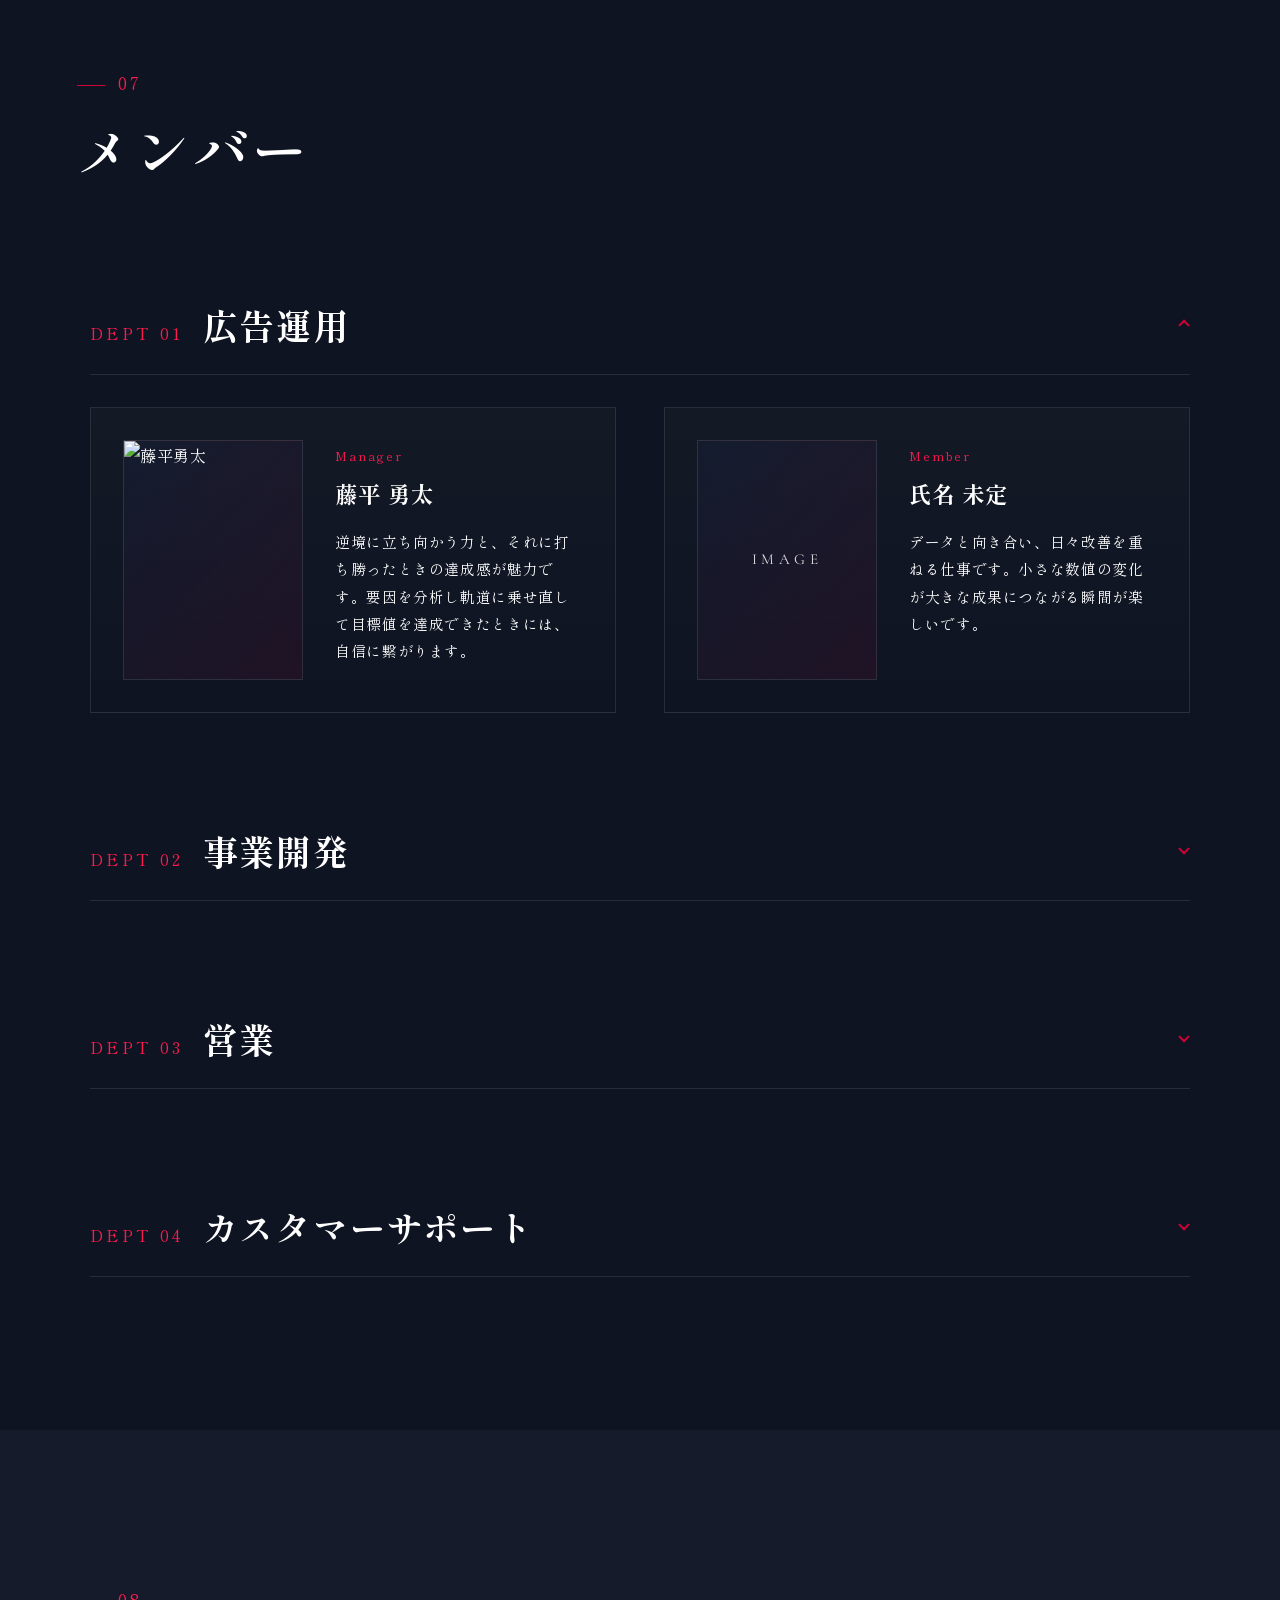
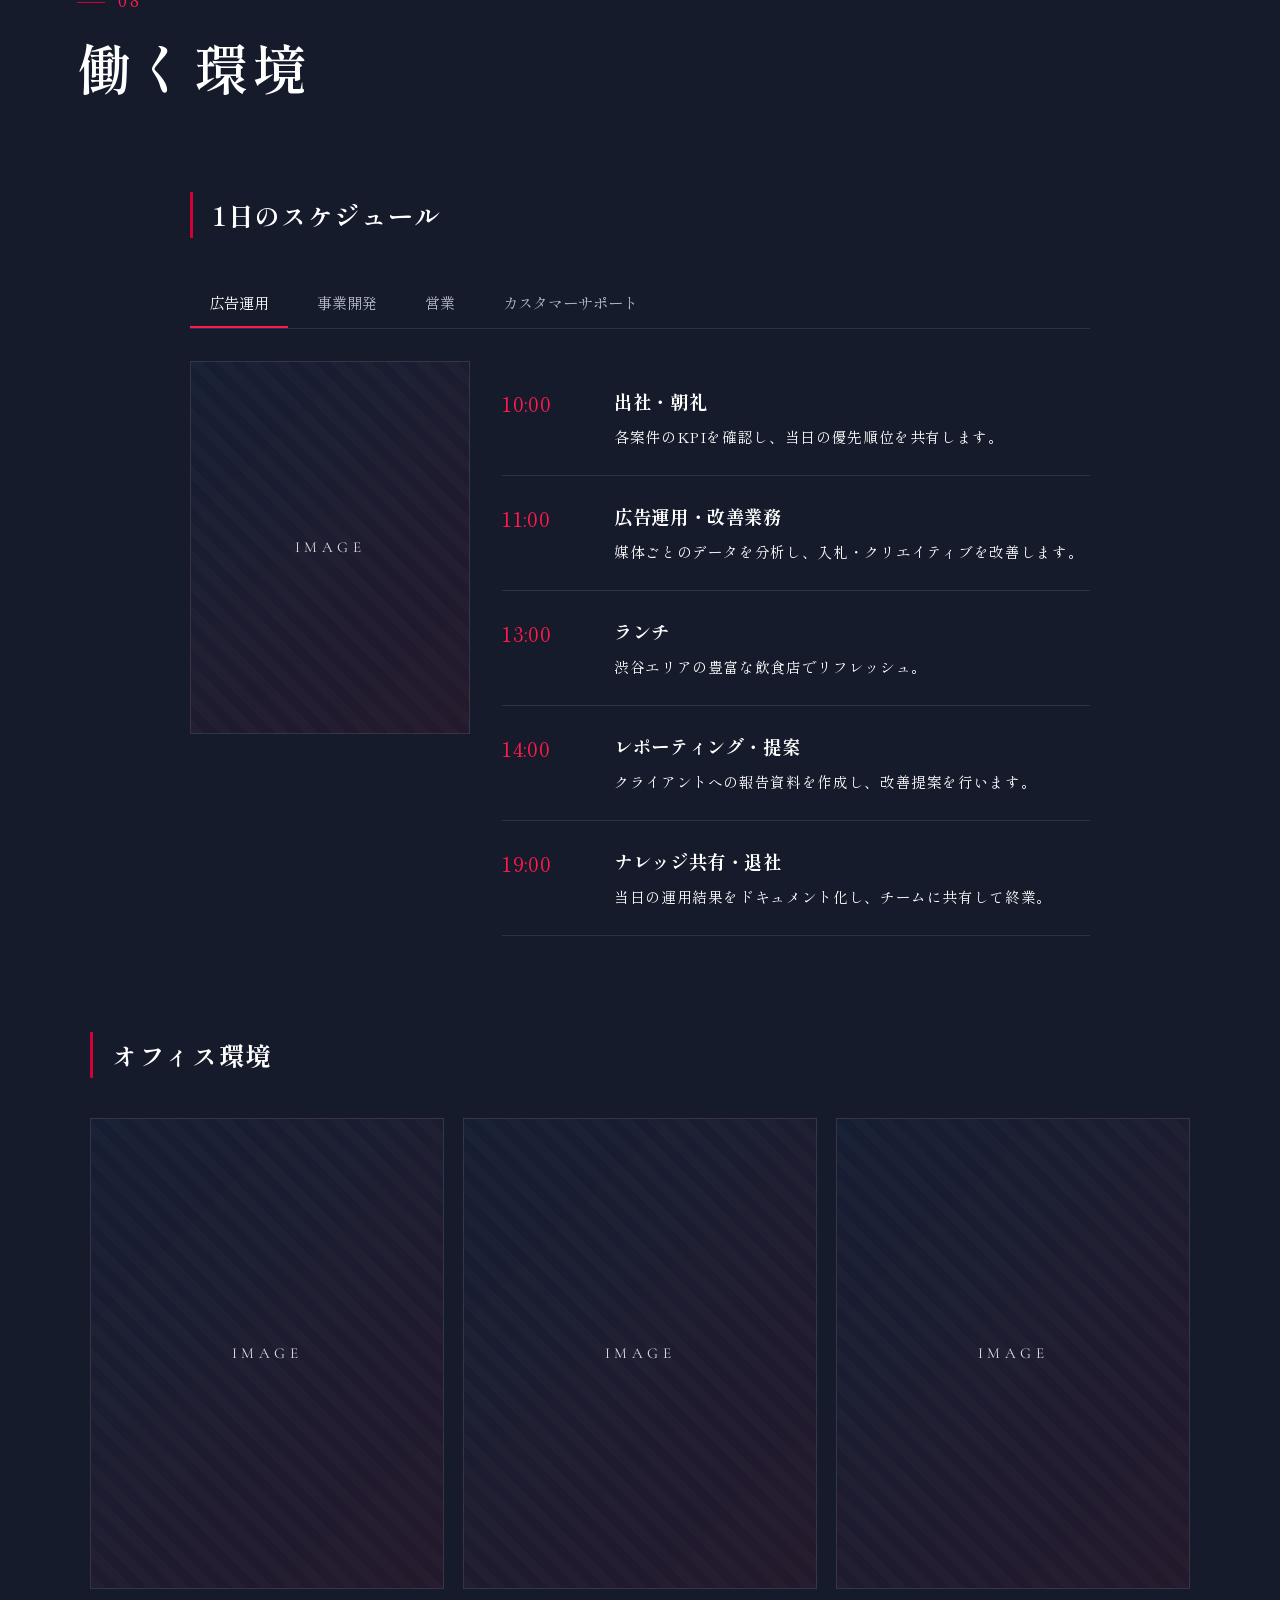
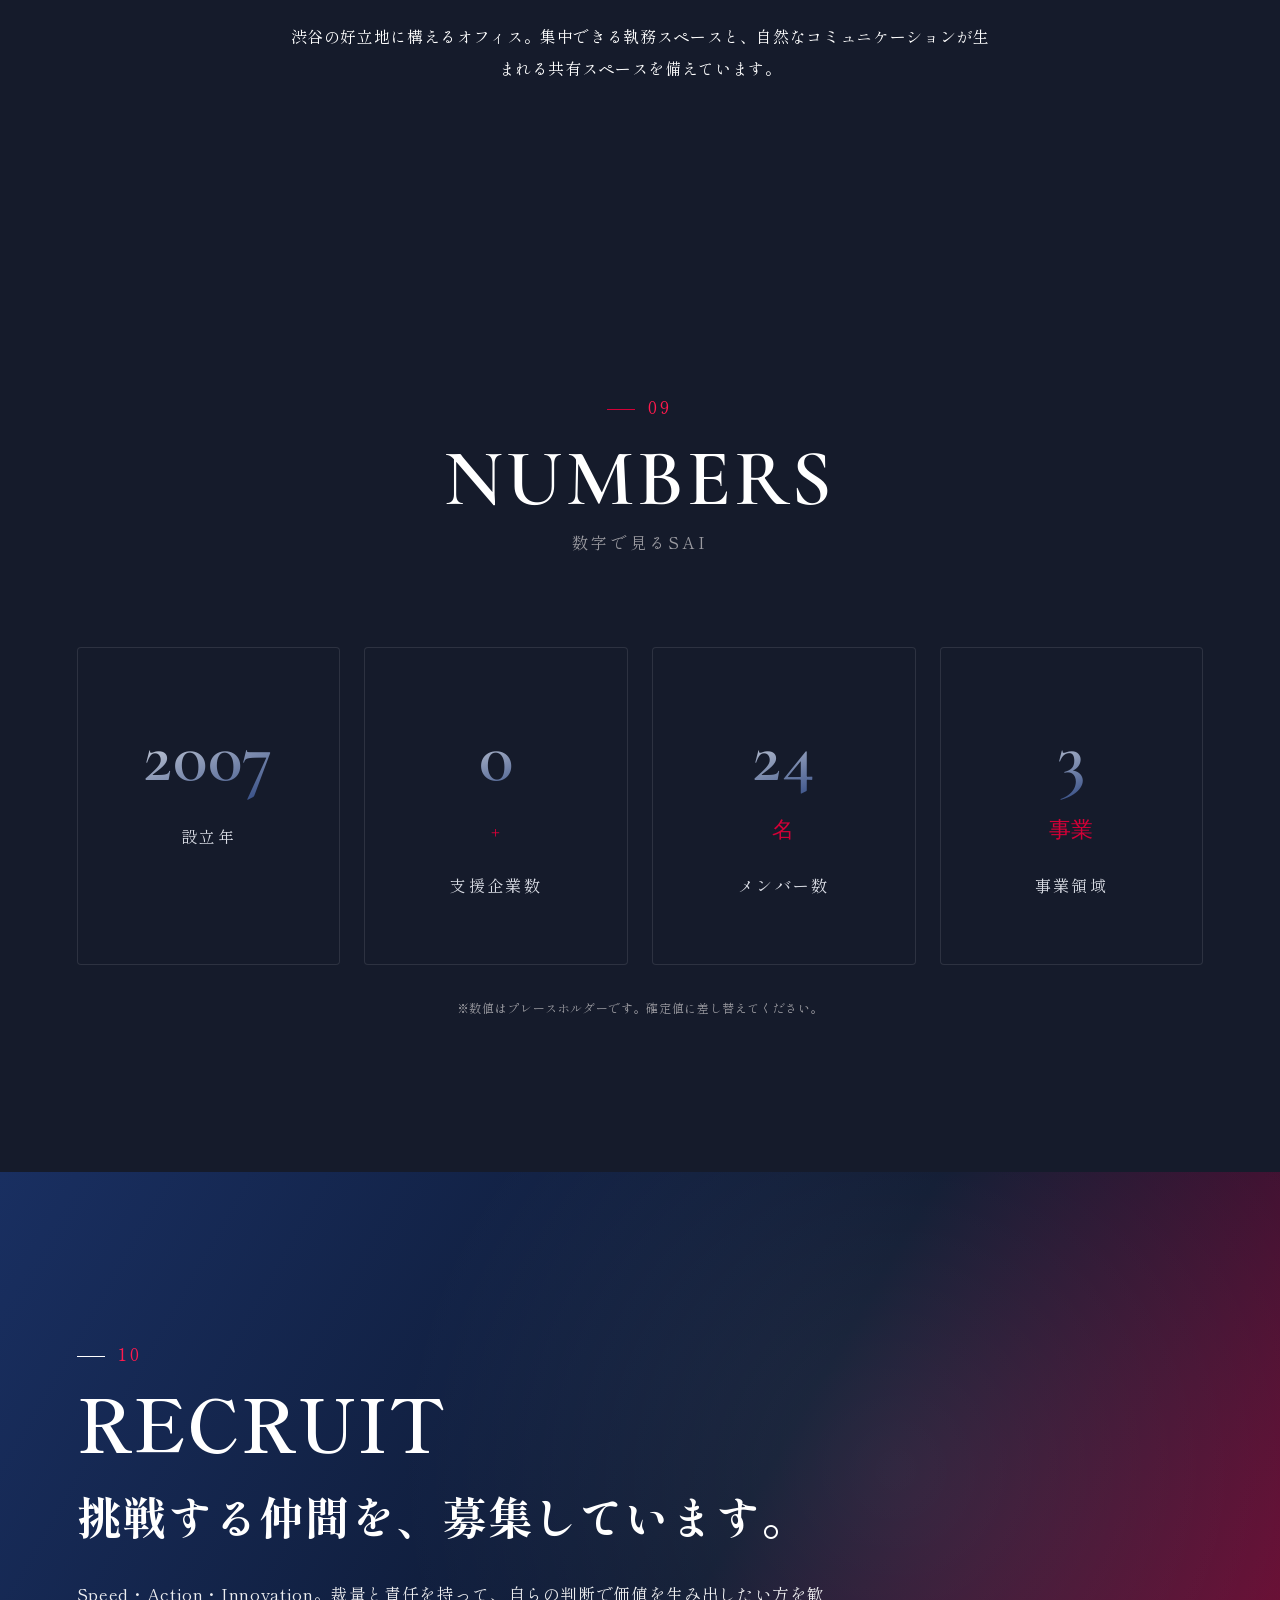
==== commit eeeb3322: "add service-reel & timetable sections ミッション/VALUE/RECRUITのレイアウト調整も含む" ====
--- a/index.html
+++ b/index.html
@@ -36,8 +36,8 @@
             <nav class="nav-pc">
         <a href="#philosophy"><span class="nav-num">01</span>企業理念</a>
         <a href="#service"><span class="nav-num">02</span>事業内容</a>
-        <a href="#strength"><span class="nav-num">04</span>強み</a>
-        <a href="#members"><span class="nav-num">06</span>メンバー</a>
+        <a href="#strength"><span class="nav-num">05</span>強み</a>
+        <a href="#members"><span class="nav-num">07</span>メンバー</a>
         <a href="#environment"><span class="nav-num">08</span>働く環境</a>
         <a href="#company"><span class="nav-num">11</span>会社概要</a>
     </nav>
@@ -49,10 +49,11 @@
     <nav>
         <a href="#philosophy"><span class="nav-num">01</span>企業理念</a>
         <a href="#service"><span class="nav-num">02</span>事業内容</a>
-        <a href="#dept-intro"><span class="nav-num">03</span>事業部紹介</a>
-        <a href="#strength"><span class="nav-num">04</span>強み</a>
-        <a href="#message"><span class="nav-num">05</span>代表メッセージ</a>
-        <a href="#members"><span class="nav-num">06</span>メンバー</a>
+        <a href="#service-reel"><span class="nav-num">03</span>提供サービス一覧</a>
+        <a href="#dept-intro"><span class="nav-num">04</span>事業部紹介</a>
+        <a href="#strength"><span class="nav-num">05</span>強み</a>
+        <a href="#message"><span class="nav-num">06</span>代表メッセージ</a>
+        <a href="#members"><span class="nav-num">07</span>メンバー</a>
         <a href="#environment"><span class="nav-num">08</span>働く環境</a>
         <a href="#numbers"><span class="nav-num">09</span>数字で見るSAI</a>
         <a href="#recruit"><span class="nav-num">10</span>採用情報</a>
@@ -79,8 +80,8 @@
 
 <div class="marquee" aria-hidden="true">
     <div class="marquee-track">
-        <div class="marquee-set"><span class="marquee-word">SPEED</span><span class="marquee-dot">✦</span><span class="marquee-word">ACTION</span><span class="marquee-dot">✦</span><span class="marquee-word">INNOVATION</span><span class="marquee-dot">✦</span><span class="marquee-word">CHALLENGE</span><span class="marquee-dot">✦</span><span class="marquee-word">CREATE THE FUTURE</span><span class="marquee-dot">✦</span></div>
-        <div class="marquee-set"><span class="marquee-word">SPEED</span><span class="marquee-dot">✦</span><span class="marquee-word">ACTION</span><span class="marquee-dot">✦</span><span class="marquee-word">INNOVATION</span><span class="marquee-dot">✦</span><span class="marquee-word">CHALLENGE</span><span class="marquee-dot">✦</span><span class="marquee-word">CREATE THE FUTURE</span><span class="marquee-dot">✦</span></div>
+        <div class="marquee-set"><span class="marquee-word">SPEED</span><span class="marquee-dot">✦</span><span class="marquee-word">ACTION</span><span class="marquee-dot">✦</span><span class="marquee-word">INNOVATION</span><span class="marquee-dot">✦</span></div>
+        <div class="marquee-set"><span class="marquee-word">SPEED</span><span class="marquee-dot">✦</span><span class="marquee-word">ACTION</span><span class="marquee-dot">✦</span><span class="marquee-word">INNOVATION</span><span class="marquee-dot">✦</span></div>
     </div>
 </div>
 
@@ -93,7 +94,7 @@
 
     <div class="phil-block" data-reveal>
         <p class="phil-label">MISSION</p>
-        <h3 class="phil-main">プロフェッショナルとして妥協なく挑戦し、<br>顧客・社会・社員の価値を最大化する。</h3>
+        <h3 class="phil-main centered">プロフェッショナルとして妥協なく挑戦し、<br>顧客・社会・社員の価値を最大化する。</h3>
         <p class="phil-text">効率的な仕組みを創造し、持続的な成長と収益を実現する。私たちは三者すべての価値創造を追い求めます。</p>
         <div class="phil-mini-grid">
             <div class="phil-mini"><h4>プロフェッショナリズム</h4><p>高い専門性と誇りを持ち、常に最高品質を追求します</p></div>
@@ -120,32 +121,32 @@
             <div class="value-card" data-reveal>
                 <span class="value-num">01</span>
                 <h4>妥協しない品質追求</h4>
-                <p class="value-desc">プロとしての誇りを持ち、最高の成果を目指す。</p>
+                <p class="value-desc">プロとしての誇りを持ち、<br>最高の成果を目指す。</p>
             </div>
             <div class="value-card" data-reveal>
                 <span class="value-num">02</span>
                 <h4>目標への情熱と利益貢献</h4>
-                <p class="value-desc">個人の夢実現がチーム力と収益向上につながる。</p>
+                <p class="value-desc">個人の夢実現が<br>チーム力と収益向上につながる。</p>
             </div>
             <div class="value-card" data-reveal>
                 <span class="value-num">03</span>
                 <h4>創意工夫と効率化</h4>
-                <p class="value-desc">できない理由ではなく、できる方法を見つけ出す。</p>
+                <p class="value-desc">できない理由ではなく、<br>できる方法を見つけ出す。</p>
             </div>
             <div class="value-card" data-reveal>
                 <span class="value-num">04</span>
                 <h4>チャレンジ＆ラーニング</h4>
-                <p class="value-desc">失敗を成長に変え、新しい価値を創出する。</p>
+                <p class="value-desc">失敗を成長に変え、<br>新しい価値を創出する。</p>
             </div>
             <div class="value-card" data-reveal>
                 <span class="value-num">05</span>
                 <h4>圧倒的な強みの深化</h4>
-                <p class="value-desc">差別化できる能力を磨き、持続的な競争優位を築く。</p>
+                <p class="value-desc">差別化できる能力を磨き、<br>持続的な競争優位を築く。</p>
             </div>
             <div class="value-card" data-reveal>
                 <span class="value-num">06</span>
                 <h4>相互尊重と協働</h4>
-                <p class="value-desc">多様なチームの力を掛け合わせ、成果を最大化する。</p>
+                <p class="value-desc">多様なチームの力を掛け合わせ、<br>成果を最大化する。</p>
             </div>
         </div>
     </div>
@@ -154,8 +155,8 @@
 
 <div class="marquee marquee-reverse" aria-hidden="true">
     <div class="marquee-track">
-        <div class="marquee-set"><span class="marquee-word">プロフェッショナルとして妥協なく挑戦する</span><span class="marquee-dot">✦</span><span class="marquee-word">VALUE CREATION</span><span class="marquee-dot">✦</span><span class="marquee-word">誰からも求められる強みを持つ集団へ</span><span class="marquee-dot">✦</span></div>
-        <div class="marquee-set"><span class="marquee-word">プロフェッショナルとして妥協なく挑戦する</span><span class="marquee-dot">✦</span><span class="marquee-word">VALUE CREATION</span><span class="marquee-dot">✦</span><span class="marquee-word">誰からも求められる強みを持つ集団へ</span><span class="marquee-dot">✦</span></div>
+        <div class="marquee-set"><span class="marquee-word">PROFESSIONAL EXCELLENCE</span><span class="marquee-dot">✦</span><span class="marquee-word">VALUE CREATION</span><span class="marquee-dot">✦</span><span class="marquee-word">SUSTAINABLE GROWTH</span><span class="marquee-dot">✦</span></div>
+        <div class="marquee-set"><span class="marquee-word">PROFESSIONAL EXCELLENCE</span><span class="marquee-dot">✦</span><span class="marquee-word">VALUE CREATION</span><span class="marquee-dot">✦</span><span class="marquee-word">SUSTAINABLE GROWTH</span><span class="marquee-dot">✦</span></div>
     </div>
 </div>
 
@@ -200,14 +201,39 @@
 </section>
 
 
-</section>
-
+<!-- SERVICE REEL：公開サービス一覧（拡張用） -->
+<section class="service-reel" id="service-reel" data-reveal>
+    <div class="sec-head" data-reveal>
+        <span class="sec-num">03</span>
+        <h2 class="sec-en sec-ja-main">提供サービス一覧</h2>
+    </div>
+    <div class="service-reel-grid">
+        <article class="service-reel-card" data-reveal>
+            <div class="service-reel-ph"><span class="ph-label">IMAGE</span></div>
+            <span class="service-reel-tag">MARKETING</span>
+            <h3 class="service-reel-title">マーケティング支援</h3>
+            <p class="service-reel-desc">市場調査からデータ分析まで、<br>売れる仕組みを構築します。</p>
+        </article>
+        <article class="service-reel-card" data-reveal>
+            <div class="service-reel-ph"><span class="ph-label">IMAGE</span></div>
+            <span class="service-reel-tag">CS</span>
+            <h3 class="service-reel-title">カスタマーサポート</h3>
+            <p class="service-reel-desc">顧客との接点を最適化し、<br>ファンを育てるサポートを。</p>
+        </article>
+        <article class="service-reel-card" data-reveal>
+            <div class="service-reel-ph"><span class="ph-label">IMAGE</span></div>
+            <span class="service-reel-tag">DEVELOPMENT</span>
+            <h3 class="service-reel-title">事業開発</h3>
+            <p class="service-reel-desc">0→1の新規事業創造に、<br>裁量を持って挑みます。</p>
+        </article>
+    </div>
+</section>
 
 
 <!-- 事業部紹介 -->
 <section class="dept-intro" id="dept-intro">
     <div class="sec-head" data-reveal>
-        <span class="sec-num">03</span>
+        <span class="sec-num">04</span>
         <h2 class="sec-en sec-ja-main">事業部紹介</h2>
     </div>
     <div class="dept-intro-grid">
@@ -239,7 +265,7 @@
 <!-- 強み -->
 <section class="strength" id="strength">
     <div class="sec-head" data-reveal>
-        <span class="sec-num">04</span>
+        <span class="sec-num">05</span>
         <h2 class="sec-en sec-ja-main">SAIの強み</h2>
     </div>
     <div class="strength-grid">
@@ -265,15 +291,15 @@
 
 <div class="marquee" aria-hidden="true">
     <div class="marquee-track">
-        <div class="marquee-set"><span class="marquee-word">SPEED</span><span class="marquee-dot">✦</span><span class="marquee-word">ACTION</span><span class="marquee-dot">✦</span><span class="marquee-word">INNOVATION</span><span class="marquee-dot">✦</span><span class="marquee-word">CHALLENGE</span><span class="marquee-dot">✦</span><span class="marquee-word">CREATE THE FUTURE</span><span class="marquee-dot">✦</span></div>
-        <div class="marquee-set"><span class="marquee-word">SPEED</span><span class="marquee-dot">✦</span><span class="marquee-word">ACTION</span><span class="marquee-dot">✦</span><span class="marquee-word">INNOVATION</span><span class="marquee-dot">✦</span><span class="marquee-word">CHALLENGE</span><span class="marquee-dot">✦</span><span class="marquee-word">CREATE THE FUTURE</span><span class="marquee-dot">✦</span></div>
+        <div class="marquee-set"><span class="marquee-word">SPEED</span><span class="marquee-dot">✦</span><span class="marquee-word">ACTION</span><span class="marquee-dot">✦</span><span class="marquee-word">INNOVATION</span><span class="marquee-dot">✦</span></div>
+        <div class="marquee-set"><span class="marquee-word">SPEED</span><span class="marquee-dot">✦</span><span class="marquee-word">ACTION</span><span class="marquee-dot">✦</span><span class="marquee-word">INNOVATION</span><span class="marquee-dot">✦</span></div>
     </div>
 </div>
 
 
 <section class="message" id="message">
     <div class="sec-head" data-reveal>
-        <span class="sec-num">05</span>
+        <span class="sec-num">06</span>
         <h2 class="sec-en sec-ja-main">代表メッセージ</h2>
     </div>
     <div class="message-inner">
@@ -294,7 +320,7 @@
 
 <section class="members" id="members">
     <div class="sec-head" data-reveal>
-        <span class="sec-num">06</span>
+        <span class="sec-num">07</span>
         <h2 class="sec-en sec-ja-main">メンバー</h2>
     </div>
 
@@ -415,14 +441,56 @@
         <h2 class="sec-en sec-ja-main">働く環境</h2>
     </div>
 
-    <div class="env-schedule" data-reveal>
+    <div class="timetable" id="timetable" data-reveal>
         <h3 class="env-subtitle">1日のスケジュール</h3>
-        <div class="timeline">
-            <div class="timeline-item"><span class="timeline-time">10:00</span><div class="timeline-body"><h4>出社・朝礼</h4><p>1日のタスクとKPIを確認し、チームで優先順位を共有します。</p></div></div>
-            <div class="timeline-item"><span class="timeline-time">11:00</span><div class="timeline-body"><h4>運用・改善業務</h4><p>各案件のデータを分析し、施策の改善を進めます。</p></div></div>
-            <div class="timeline-item"><span class="timeline-time">13:00</span><div class="timeline-body"><h4>ランチ</h4><p>渋谷エリアの豊富な飲食店でリフレッシュ。</p></div></div>
-            <div class="timeline-item"><span class="timeline-time">14:00</span><div class="timeline-body"><h4>ミーティング・提案</h4><p>クライアントとの打ち合わせや、社内での企画提案を行います。</p></div></div>
-            <div class="timeline-item"><span class="timeline-time">19:00</span><div class="timeline-body"><h4>ナレッジ共有・退社</h4><p>その日の学びをドキュメント化し、チームに共有して終業。</p></div></div>
+        <div class="timetable-tabs" role="tablist">
+            <button class="timetable-tab is-active" data-dept="ad" role="tab" aria-selected="true">広告運用</button>
+            <button class="timetable-tab" data-dept="biz" role="tab" aria-selected="false">事業開発</button>
+            <button class="timetable-tab" data-dept="sales" role="tab" aria-selected="false">営業</button>
+            <button class="timetable-tab" data-dept="cs" role="tab" aria-selected="false">カスタマーサポート</button>
+        </div>
+
+        <div class="timetable-panels">
+            <div class="timetable-panel is-active" data-dept="ad">
+                <div class="timetable-ph"><span class="ph-label">IMAGE</span></div>
+                <div class="timeline">
+                    <div class="timeline-item"><span class="timeline-time">10:00</span><div class="timeline-body"><h4>出社・朝礼</h4><p>各案件のKPIを確認し、当日の優先順位を共有します。</p></div></div>
+                    <div class="timeline-item"><span class="timeline-time">11:00</span><div class="timeline-body"><h4>広告運用・改善業務</h4><p>媒体ごとのデータを分析し、入札・クリエイティブを改善します。</p></div></div>
+                    <div class="timeline-item"><span class="timeline-time">13:00</span><div class="timeline-body"><h4>ランチ</h4><p>渋谷エリアの豊富な飲食店でリフレッシュ。</p></div></div>
+                    <div class="timeline-item"><span class="timeline-time">14:00</span><div class="timeline-body"><h4>レポーティング・提案</h4><p>クライアントへの報告資料を作成し、改善提案を行います。</p></div></div>
+                    <div class="timeline-item"><span class="timeline-time">19:00</span><div class="timeline-body"><h4>ナレッジ共有・退社</h4><p>当日の運用結果をドキュメント化し、チームに共有して終業。</p></div></div>
+                </div>
+            </div>
+            <div class="timetable-panel" data-dept="biz">
+                <div class="timetable-ph"><span class="ph-label">IMAGE</span></div>
+                <div class="timeline">
+                    <div class="timeline-item"><span class="timeline-time">10:00</span><div class="timeline-body"><h4>出社・朝礼</h4><p>進行中プロジェクトの状況を共有します。</p></div></div>
+                    <div class="timeline-item"><span class="timeline-time">11:00</span><div class="timeline-body"><h4>新規事業検討・調査</h4><p>市場調査や新規パートナーとの連携可能性を検討します。</p></div></div>
+                    <div class="timeline-item"><span class="timeline-time">13:00</span><div class="timeline-body"><h4>ランチ</h4><p>渋谷エリアの豊富な飲食店でリフレッシュ。</p></div></div>
+                    <div class="timeline-item"><span class="timeline-time">14:00</span><div class="timeline-body"><h4>外部ミーティング</h4><p>共創先企業との打ち合わせ、企画提案を行います。</p></div></div>
+                    <div class="timeline-item"><span class="timeline-time">19:00</span><div class="timeline-body"><h4>振り返り・退社</h4><p>その日の学びをドキュメント化し、チームに共有して終業。</p></div></div>
+                </div>
+            </div>
+            <div class="timetable-panel" data-dept="sales">
+                <div class="timetable-ph"><span class="ph-label">IMAGE</span></div>
+                <div class="timeline">
+                    <div class="timeline-item"><span class="timeline-time">10:00</span><div class="timeline-body"><h4>出社・朝礼</h4><p>当日の商談予定とKPIを確認します。</p></div></div>
+                    <div class="timeline-item"><span class="timeline-time">11:00</span><div class="timeline-body"><h4>商談準備・資料作成</h4><p>クライアントごとに最適な提案資料を準備します。</p></div></div>
+                    <div class="timeline-item"><span class="timeline-time">13:00</span><div class="timeline-body"><h4>ランチ</h4><p>渋谷エリアの豊富な飲食店でリフレッシュ。</p></div></div>
+                    <div class="timeline-item"><span class="timeline-time">14:00</span><div class="timeline-body"><h4>クライアント商談</h4><p>新規・既存クライアントへの訪問・商談を行います。</p></div></div>
+                    <div class="timeline-item"><span class="timeline-time">19:00</span><div class="timeline-body"><h4>商談記録・退社</h4><p>商談内容を記録し、チームに共有して終業。</p></div></div>
+                </div>
+            </div>
+            <div class="timetable-panel" data-dept="cs">
+                <div class="timetable-ph"><span class="ph-label">IMAGE</span></div>
+                <div class="timeline">
+                    <div class="timeline-item"><span class="timeline-time">10:00</span><div class="timeline-body"><h4>出社・朝礼</h4><p>当日の対応件数や注意事項を共有します。</p></div></div>
+                    <div class="timeline-item"><span class="timeline-time">11:00</span><div class="timeline-body"><h4>顧客対応</h4><p>問い合わせ対応とCRMへの記録を行います。</p></div></div>
+                    <div class="timeline-item"><span class="timeline-time">13:00</span><div class="timeline-body"><h4>ランチ</h4><p>渋谷エリアの豊富な飲食店でリフレッシュ。</p></div></div>
+                    <div class="timeline-item"><span class="timeline-time">14:00</span><div class="timeline-body"><h4>改善ミーティング</h4><p>よくある問い合わせの傾向を分析し、対応フローを改善します。</p></div></div>
+                    <div class="timeline-item"><span class="timeline-time">19:00</span><div class="timeline-body"><h4>引き継ぎ・退社</h4><p>対応状況を引き継ぎ、チームに共有して終業。</p></div></div>
+                </div>
+            </div>
         </div>
     </div>
 
@@ -467,10 +535,10 @@
 
 <section class="recruit" id="recruit">
     <div class="recruit-bg"></div>
-    <div class="recruit-inner" data-reveal>
-        <span class="sec-num light">06</span>
+    <div class="recruit-inner align-top-left" data-reveal>
+        <span class="sec-num light">10</span>
         <h2 class="recruit-en">RECRUIT</h2>
-        <p class="recruit-catch">挑戦する仲間を、<br>募集しています。</p>
+        <p class="recruit-catch">挑戦する仲間を、募集しています。</p>
         <p class="recruit-text">Speed・Action・Innovation。裁量と責任を持って、自らの判断で価値を生み出したい方を歓迎します。あなたの挑戦が、SAIの未来をつくります。</p>
         <a href="#" class="recruit-btn">採用情報を見る<i></i></a>
     </div>
@@ -479,8 +547,8 @@
 
 <div class="marquee" aria-hidden="true">
     <div class="marquee-track">
-        <div class="marquee-set"><span class="marquee-word">SPEED</span><span class="marquee-dot">✦</span><span class="marquee-word">ACTION</span><span class="marquee-dot">✦</span><span class="marquee-word">INNOVATION</span><span class="marquee-dot">✦</span><span class="marquee-word">CHALLENGE</span><span class="marquee-dot">✦</span><span class="marquee-word">CREATE THE FUTURE</span><span class="marquee-dot">✦</span></div>
-        <div class="marquee-set"><span class="marquee-word">SPEED</span><span class="marquee-dot">✦</span><span class="marquee-word">ACTION</span><span class="marquee-dot">✦</span><span class="marquee-word">INNOVATION</span><span class="marquee-dot">✦</span><span class="marquee-word">CHALLENGE</span><span class="marquee-dot">✦</span><span class="marquee-word">CREATE THE FUTURE</span><span class="marquee-dot">✦</span></div>
+        <div class="marquee-set"><span class="marquee-word">SPEED</span><span class="marquee-dot">✦</span><span class="marquee-word">ACTION</span><span class="marquee-dot">✦</span><span class="marquee-word">INNOVATION</span><span class="marquee-dot">✦</span></div>
+        <div class="marquee-set"><span class="marquee-word">SPEED</span><span class="marquee-dot">✦</span><span class="marquee-word">ACTION</span><span class="marquee-dot">✦</span><span class="marquee-word">INNOVATION</span><span class="marquee-dot">✦</span></div>
     </div>
 </div>
 
--- a/style.css
+++ b/style.css
@@ -339,9 +339,6 @@
     border: 1px solid var(--line); padding: 0.4rem 1rem; border-radius: 100px;
     color: var(--ink-dim);
 }
-}
-
-
 
 /* ============================================================
    ④ MESSAGE
@@ -987,3 +984,165 @@
 @media (max-width: 480px) {
     .num-grid { grid-template-columns: 1fr !important; }
 }
+
+/* ============================================================
+   要件1：ミッションテキスト中央揃え・2行固定
+   ============================================================ */
+.phil-main.centered {
+    text-align: center;
+    margin-left: auto;
+    margin-right: auto;
+}
+.phil-main.centered br {
+    display: inline;
+}
+
+/* ============================================================
+   要件2：VALUEカード タイトル1行・説明文2行固定
+   ============================================================ */
+.value-grid-6 .value-card h4 {
+    white-space: nowrap;
+    overflow: hidden;
+    text-overflow: ellipsis;
+}
+.value-grid-6 .value-desc {
+    display: block;
+    white-space: normal;
+    word-break: keep-all;
+    overflow-wrap: normal;
+    line-height: 1.85;
+    min-height: 3.7em; /* 2行分の高さを固定 */
+}
+.value-grid-6 .value-desc br {
+    display: block;
+    content: "";
+}
+
+/* ============================================================
+   要件3：RECRUITセクション 左上揃え統一
+   ============================================================ */
+.recruit-inner.align-top-left {
+    text-align: left;
+    margin-left: 0;
+    margin-right: auto;
+    display: flex;
+    flex-direction: column;
+    align-items: flex-start;
+}
+.recruit-inner.align-top-left .recruit-catch {
+    white-space: nowrap;
+}
+
+/* ============================================================
+   要件4：新規セクション service-reel / timetable
+   ============================================================ */
+
+/* --- service-reel：提供サービス一覧 --- */
+.service-reel { background: var(--black-2); }
+.service-reel-grid {
+    display: grid;
+    grid-template-columns: 1fr;
+    gap: 1.5rem;
+    max-width: 1150px;
+    margin: 0 auto;
+}
+.service-reel-card {
+    border: 1px solid var(--line);
+    padding: 2rem;
+    background: linear-gradient(180deg, rgba(255,255,255,0.02), transparent);
+    transition: border-color 0.5s, transform 0.5s var(--ease);
+}
+.service-reel-card:hover {
+    border-color: rgba(211,0,55,0.4);
+    transform: translateY(-5px);
+}
+.service-reel-ph {
+    aspect-ratio: 3 / 4;
+    border: 1px solid var(--line);
+    background: repeating-linear-gradient(45deg, rgba(255,255,255,0.015) 0 10px, transparent 10px 20px), linear-gradient(135deg, rgba(25,47,97,0.15), rgba(211,0,55,0.08));
+    display: flex; align-items: center; justify-content: center;
+    margin-bottom: 1.2rem;
+}
+.service-reel-tag {
+    font-family: var(--display);
+    font-size: 0.78rem;
+    color: #FF1A4D;
+    letter-spacing: 0.2em;
+}
+.service-reel-title {
+    font-family: var(--mincho);
+    font-weight: 700;
+    font-size: 1.3rem;
+    margin: 0.6rem 0 0.8rem;
+    color: #FFFFFF;
+}
+.service-reel-desc {
+    font-family: var(--mincho);
+    font-size: 0.95rem;
+    color: #EDEDF0;
+    line-height: 1.85;
+}
+
+/* --- timetable：事業部別タイムスケジュール --- */
+.timetable { max-width: 900px; margin: 0 auto clamp(4rem, 8vw, 6rem); }
+.timetable-tabs {
+    display: flex;
+    flex-wrap: wrap;
+    gap: 0.6rem;
+    margin-bottom: 2rem;
+    border-bottom: 1px solid var(--line);
+    padding-bottom: 0;
+}
+.timetable-tab {
+    font-family: var(--mincho);
+    font-size: 0.95rem;
+    color: #B8BCC8;
+    background: none;
+    border: none;
+    border-bottom: 2px solid transparent;
+    padding: 0.8rem 1.2rem;
+    cursor: pointer;
+    transition: color 0.3s, border-color 0.3s;
+}
+.timetable-tab:hover { color: #FFFFFF; }
+.timetable-tab.is-active {
+    color: #FFFFFF;
+    border-bottom-color: #FF1A4D;
+}
+.timetable-panel { display: none; }
+.timetable-panel.is-active {
+    display: grid;
+    grid-template-columns: 280px 1fr;
+    gap: 2rem;
+    align-items: start;
+}
+.timetable-ph {
+    aspect-ratio: 3 / 4;
+    border: 1px solid var(--line);
+    background: repeating-linear-gradient(45deg, rgba(255,255,255,0.015) 0 10px, transparent 10px 20px), linear-gradient(135deg, rgba(25,47,97,0.15), rgba(211,0,55,0.08));
+    display: flex; align-items: center; justify-content: center;
+}
+
+/* ============================================================
+   要件5：モバイル向けレイアウト調整（768px以下）
+   ============================================================ */
+@media (max-width: 768px) {
+    .service-reel-grid { grid-template-columns: 1fr; gap: 1.2rem; }
+    .timetable-tabs { gap: 0.3rem; }
+    .timetable-tab { font-size: 0.85rem; padding: 0.6rem 0.8rem; flex: 1 1 auto; text-align: center; }
+    .timetable-panel.is-active { grid-template-columns: 1fr; gap: 1.2rem; }
+    .timetable-ph { aspect-ratio: 16 / 9; max-height: 220px; }
+    .recruit-inner.align-top-left .recruit-catch { white-space: normal; }
+    .phil-main.centered { font-size: clamp(1.7rem, 5vw, 2.4rem) !important; }
+    .value-grid-6 .value-card h4 { white-space: normal !important; }
+    .value-grid-6 .value-desc { min-height: auto; }
+}
+
+@media (min-width: 769px) and (max-width: 1024px) {
+    .service-reel-grid { grid-template-columns: repeat(2, 1fr); }
+    .timetable-panel.is-active { grid-template-columns: 240px 1fr; }
+}
+
+@media (min-width: 1025px) {
+    .service-reel-grid { grid-template-columns: repeat(3, 1fr); }
+}
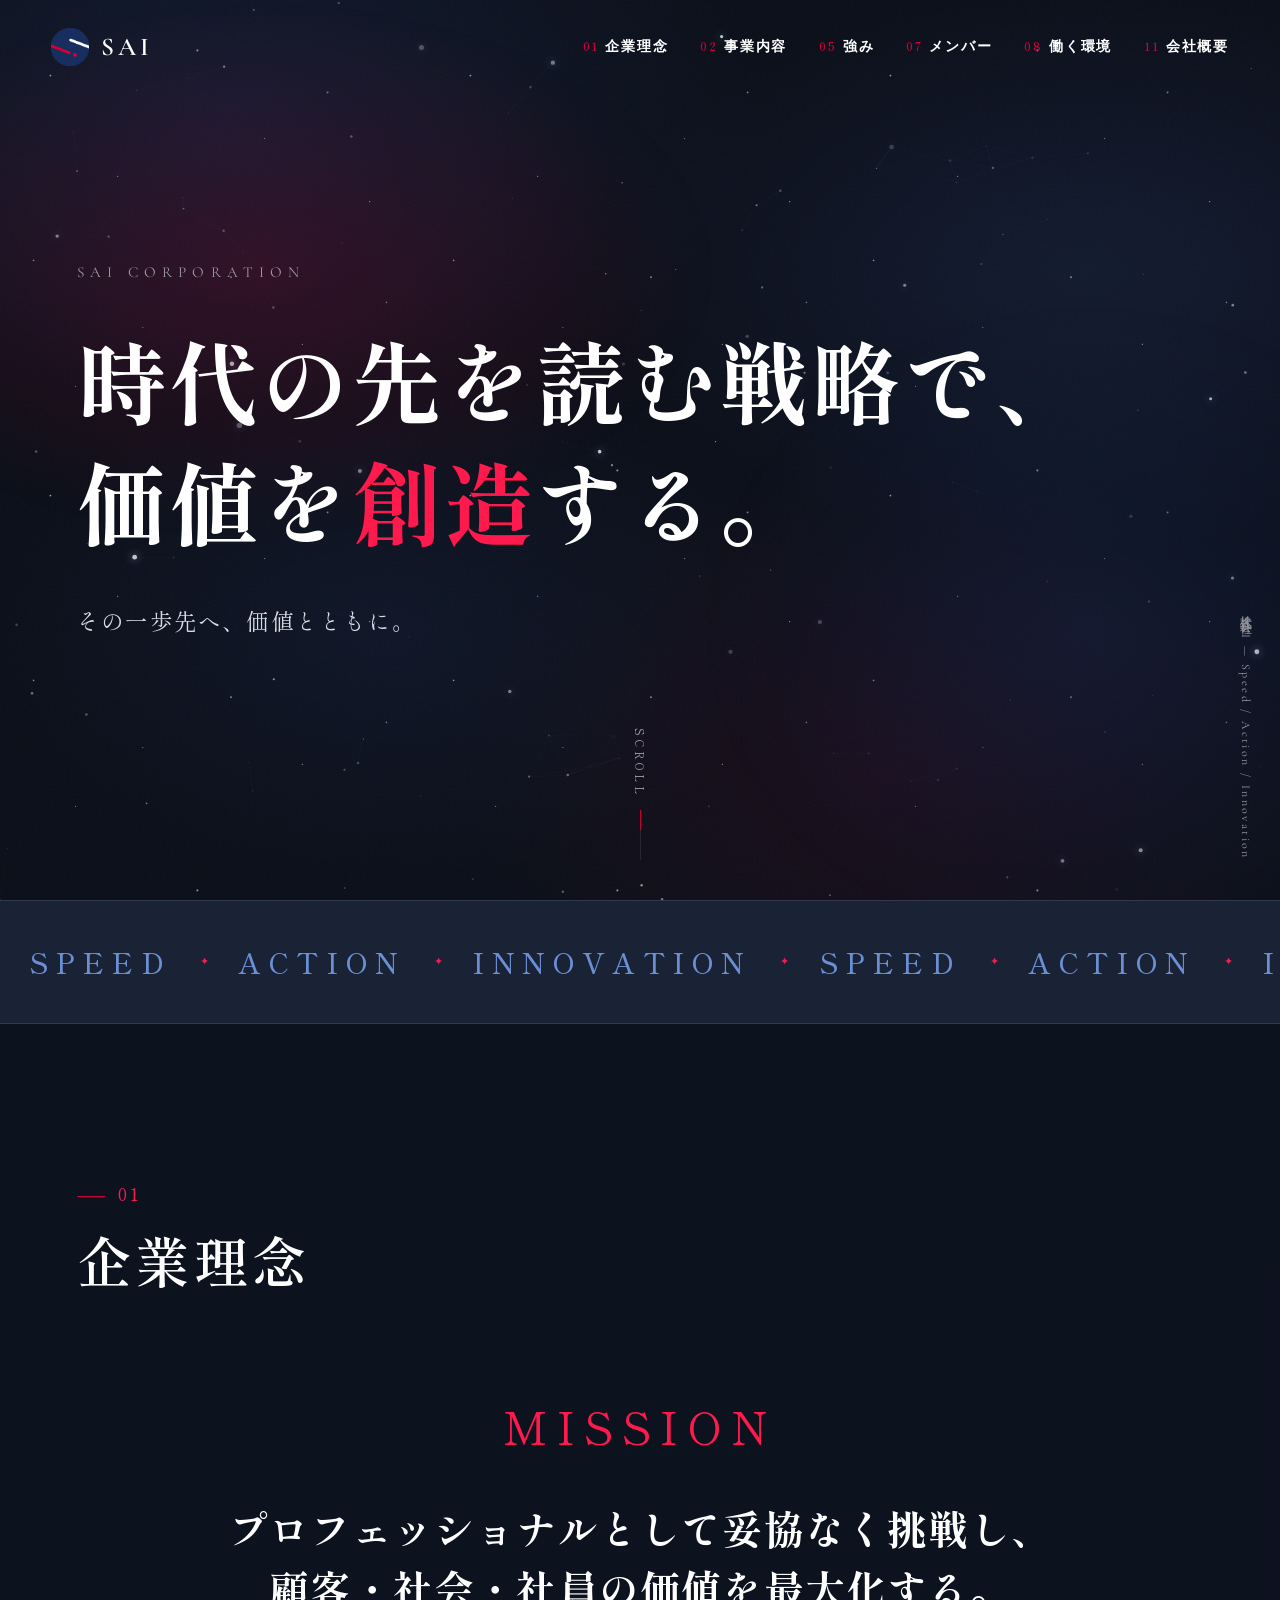
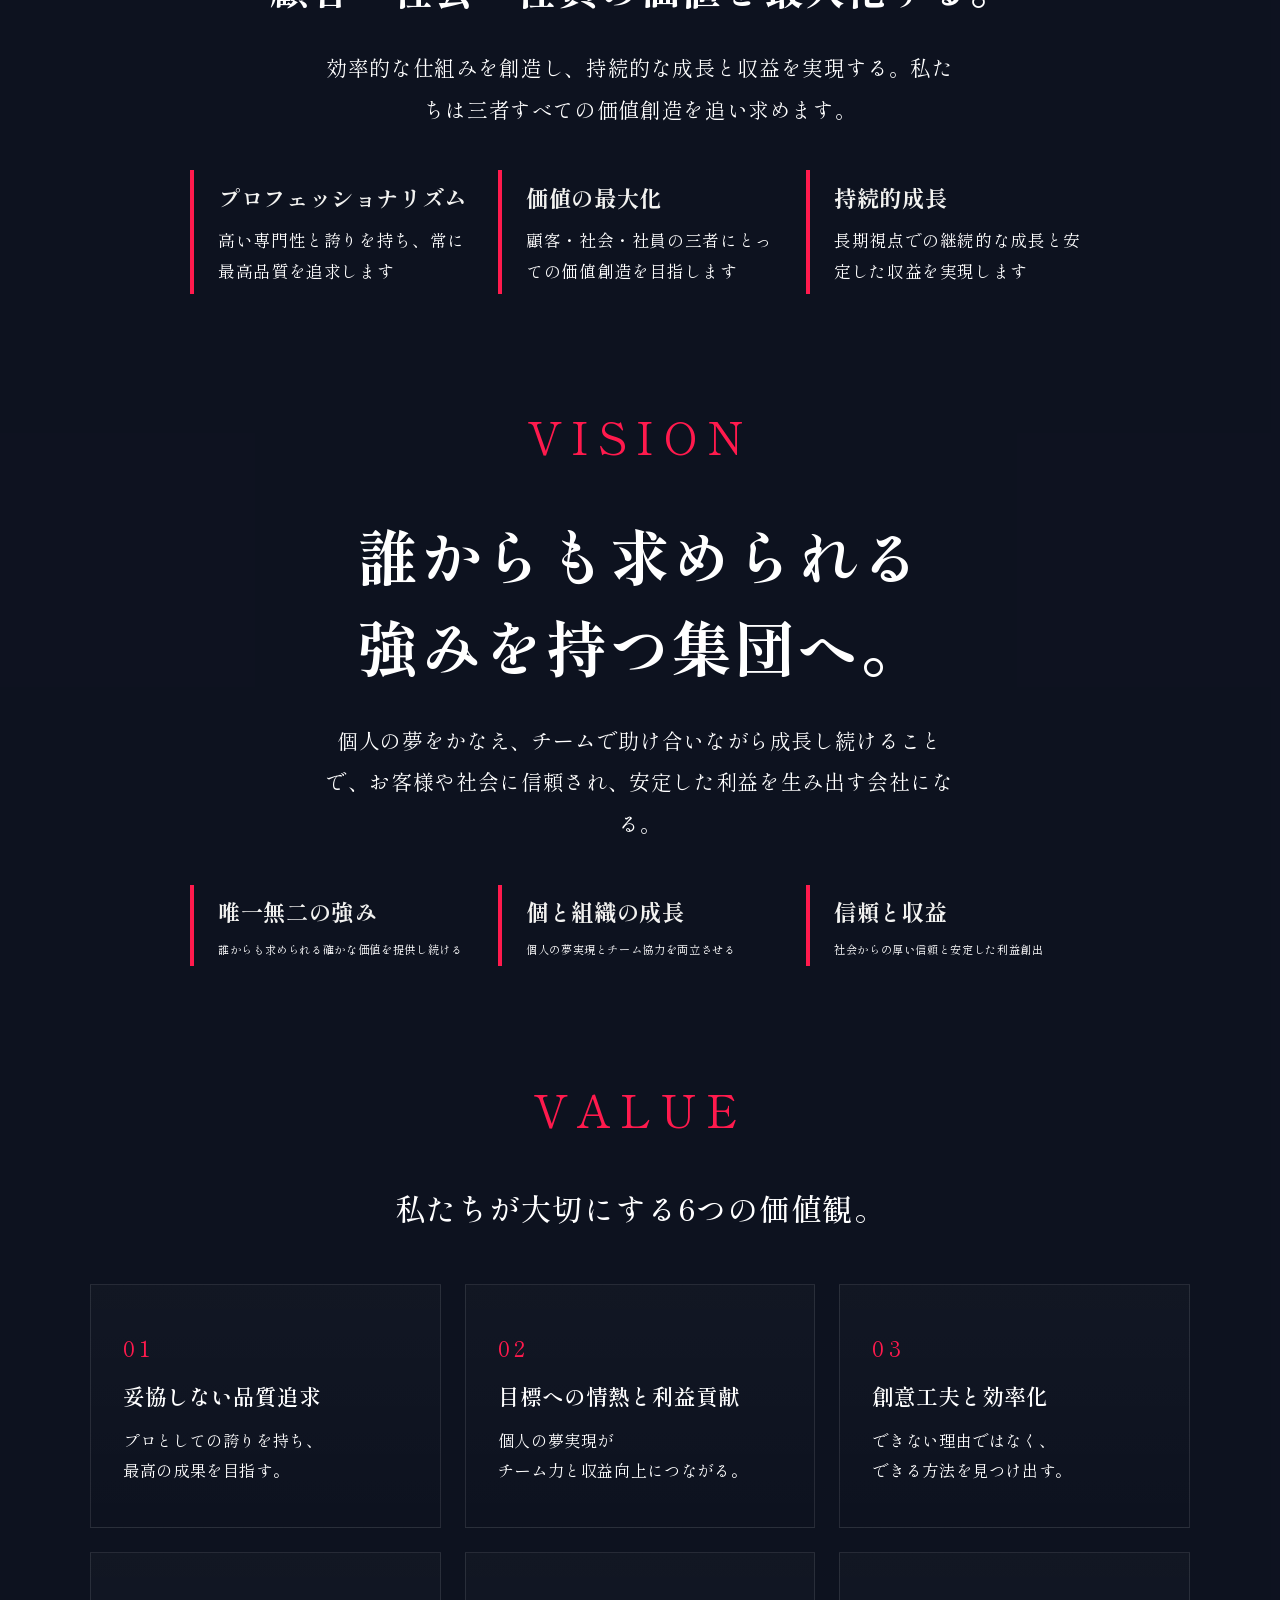
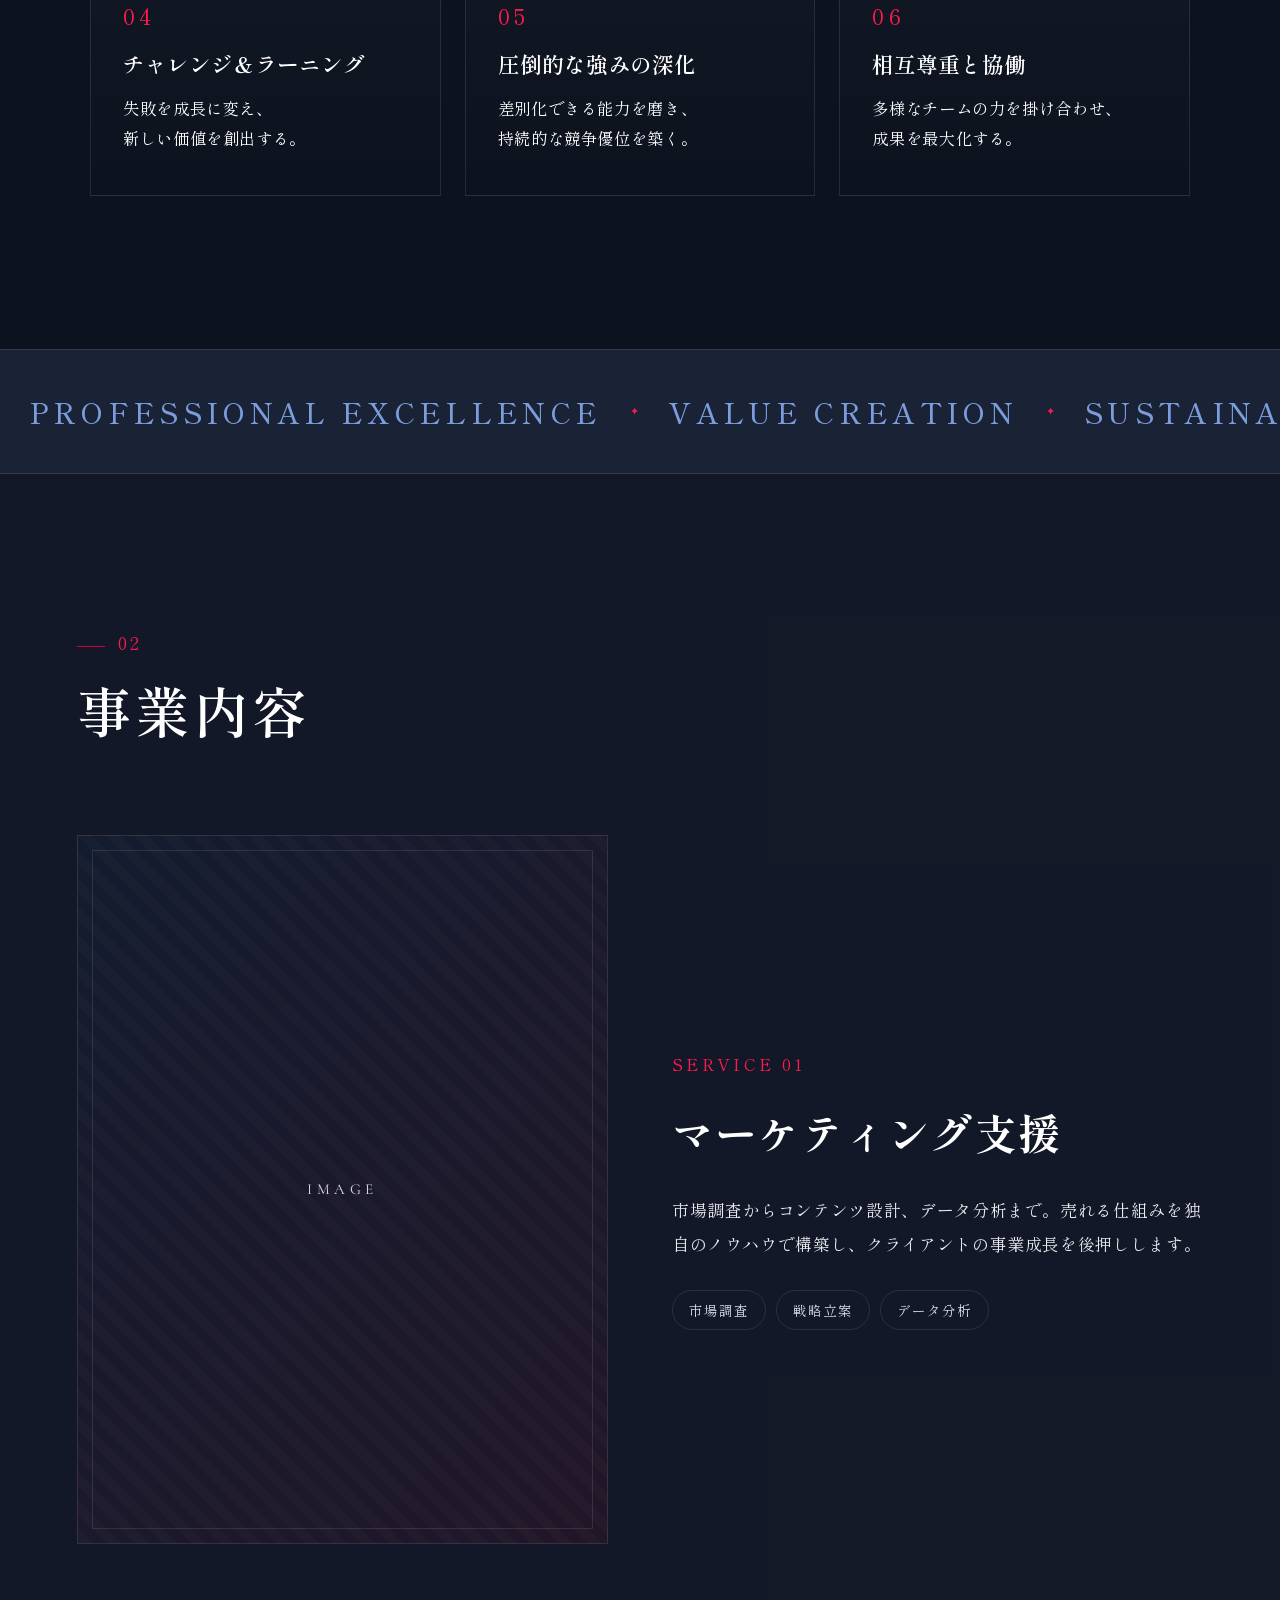
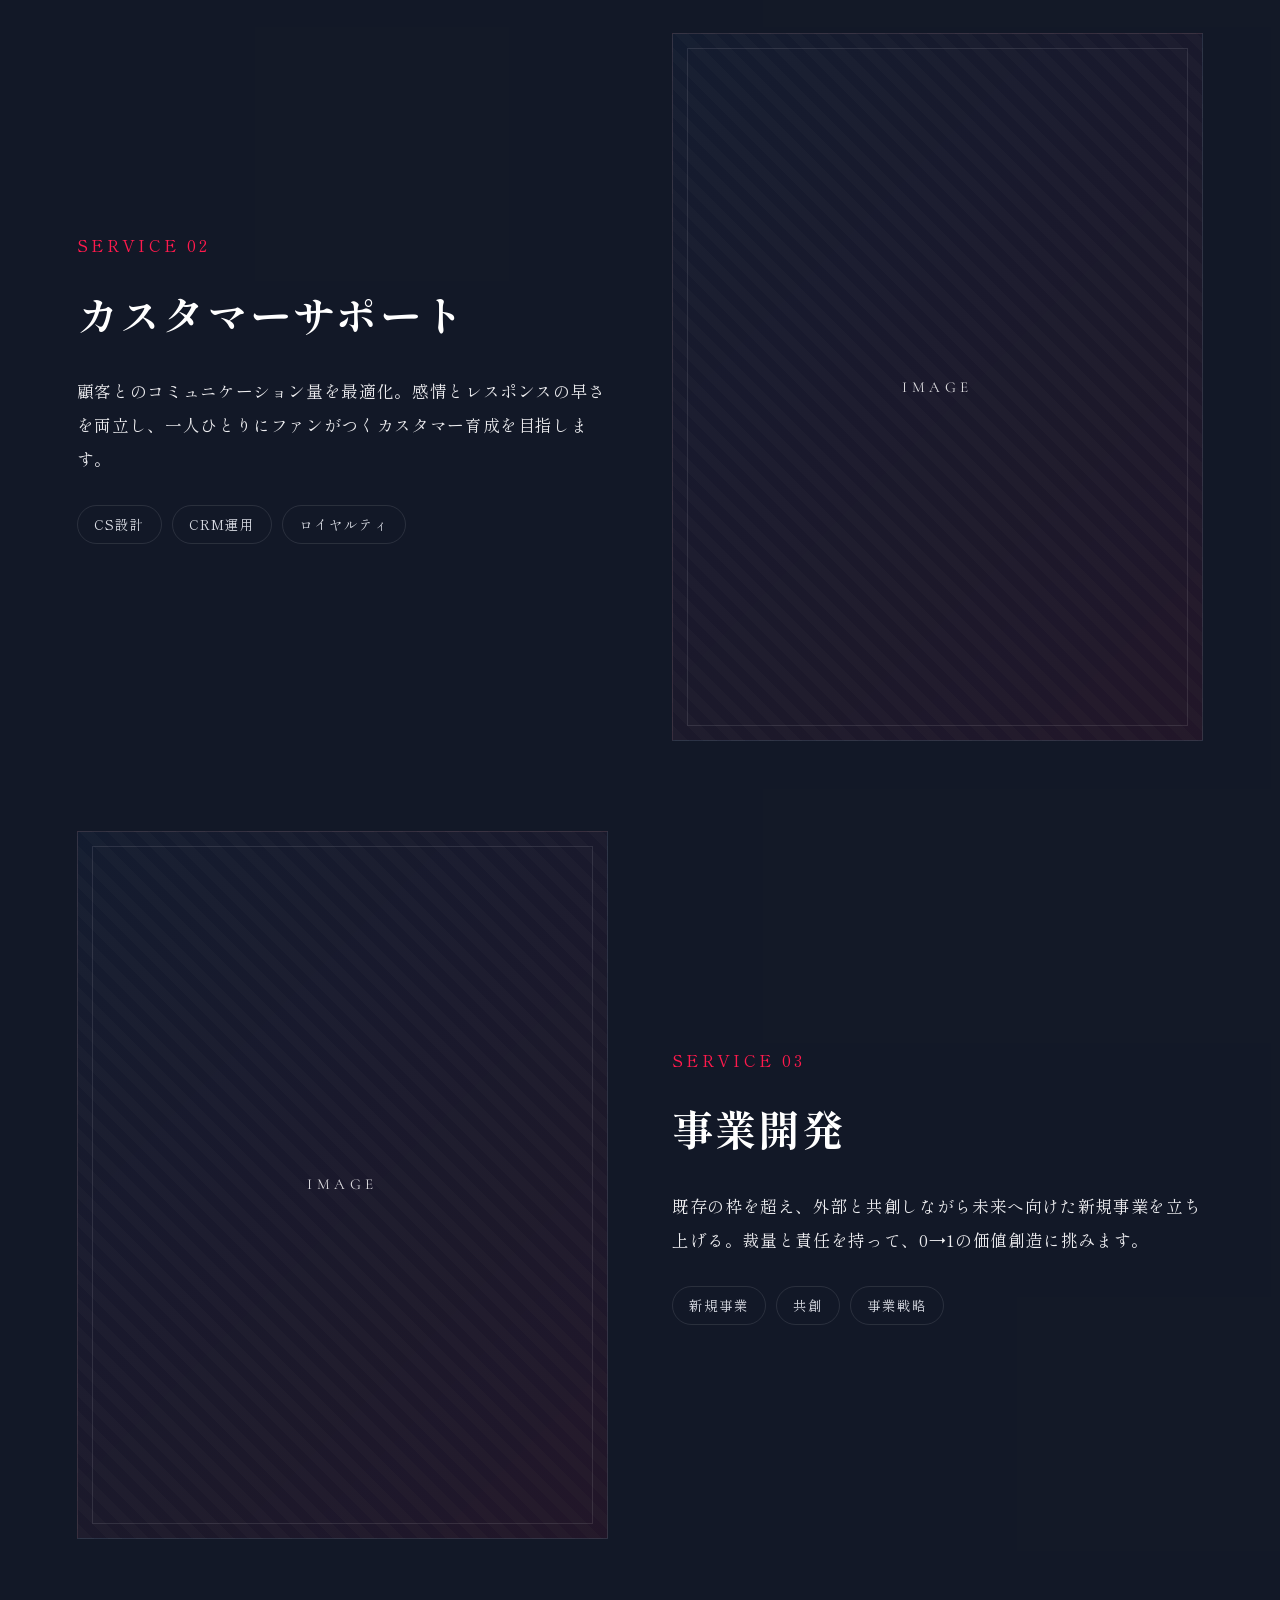
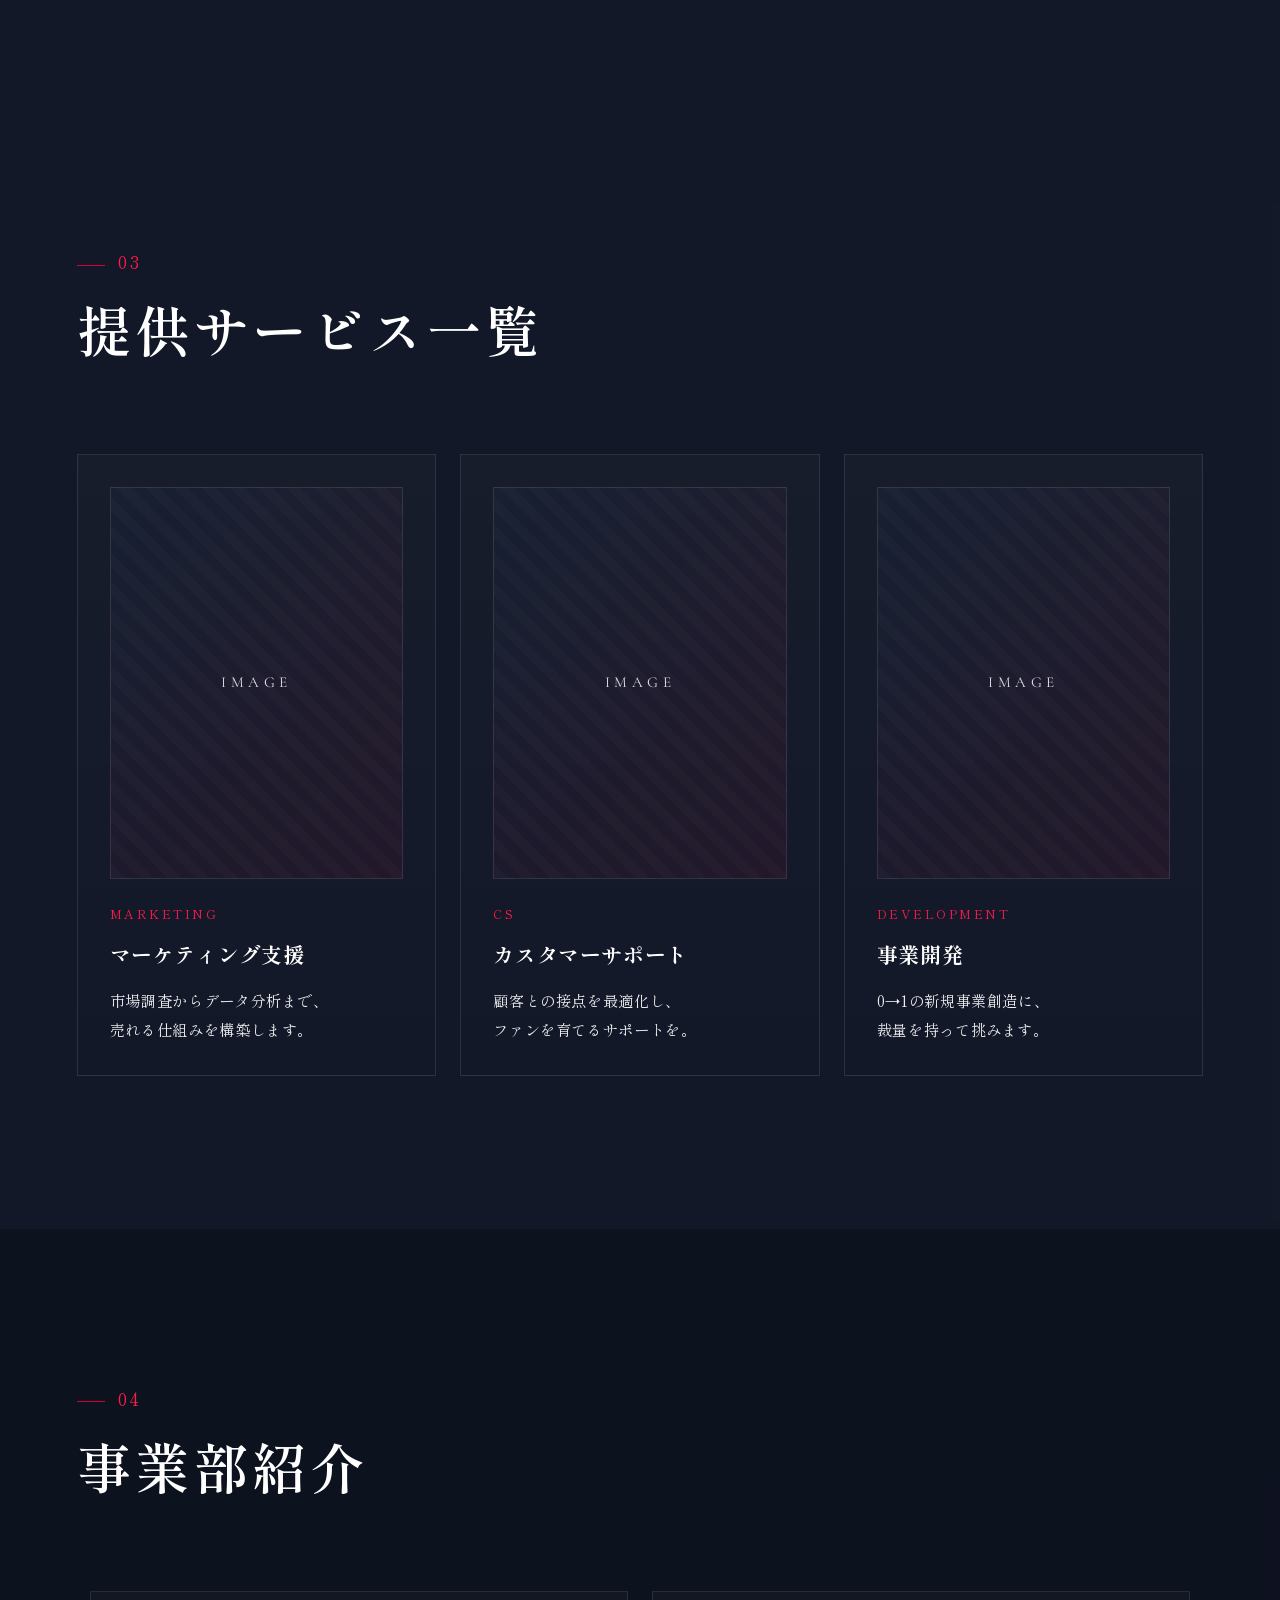
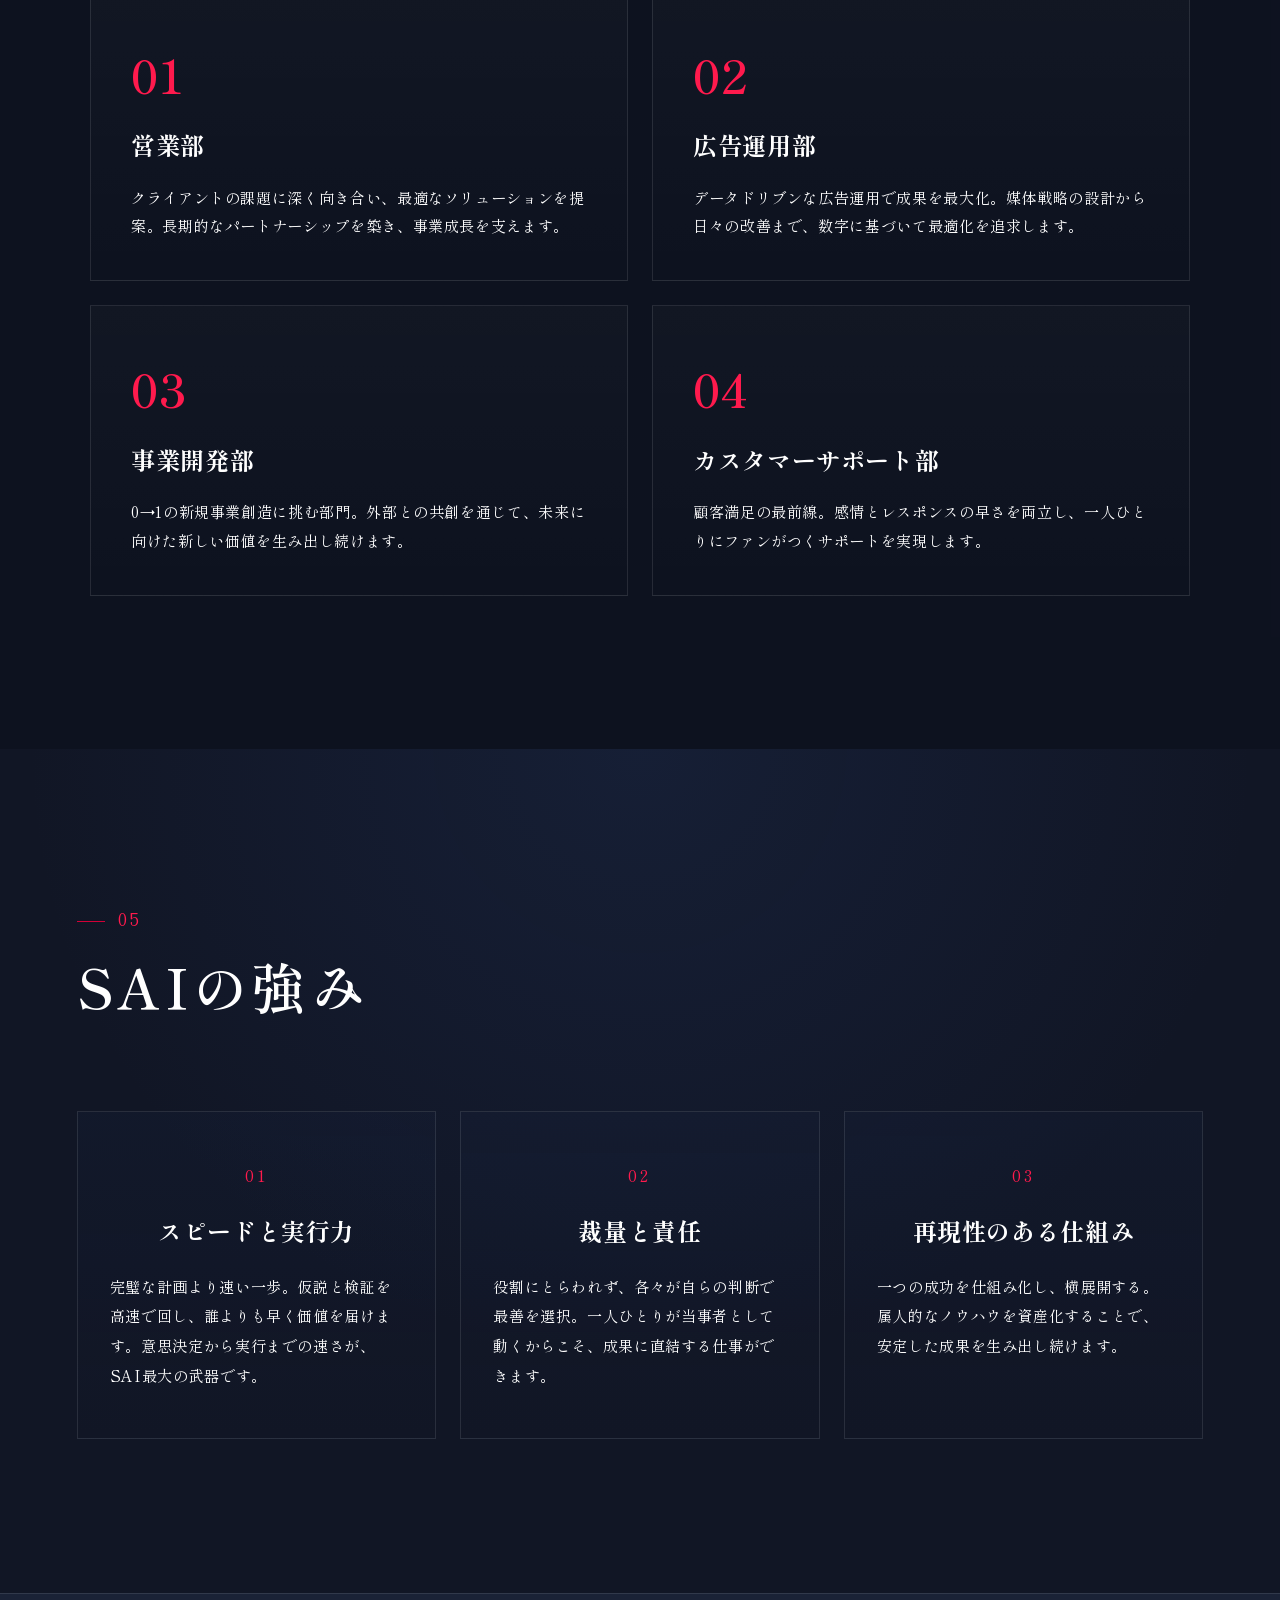
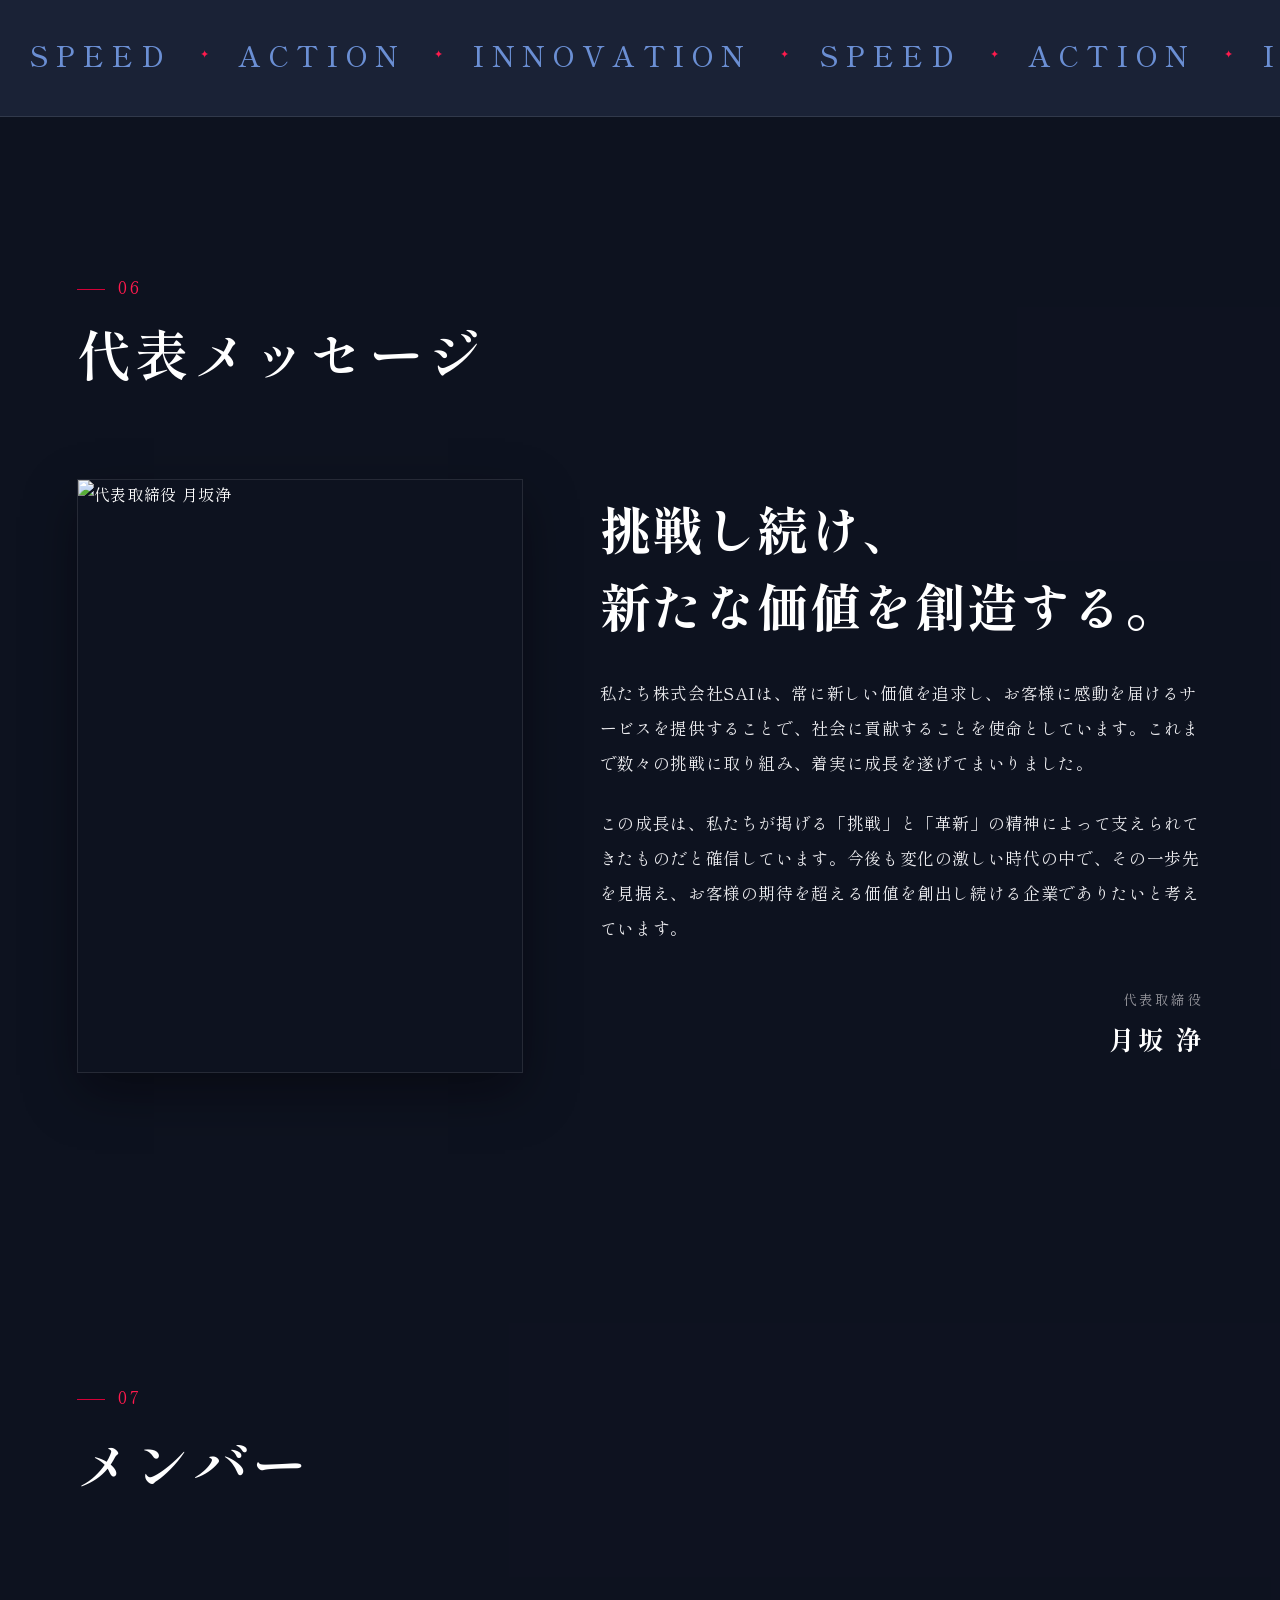
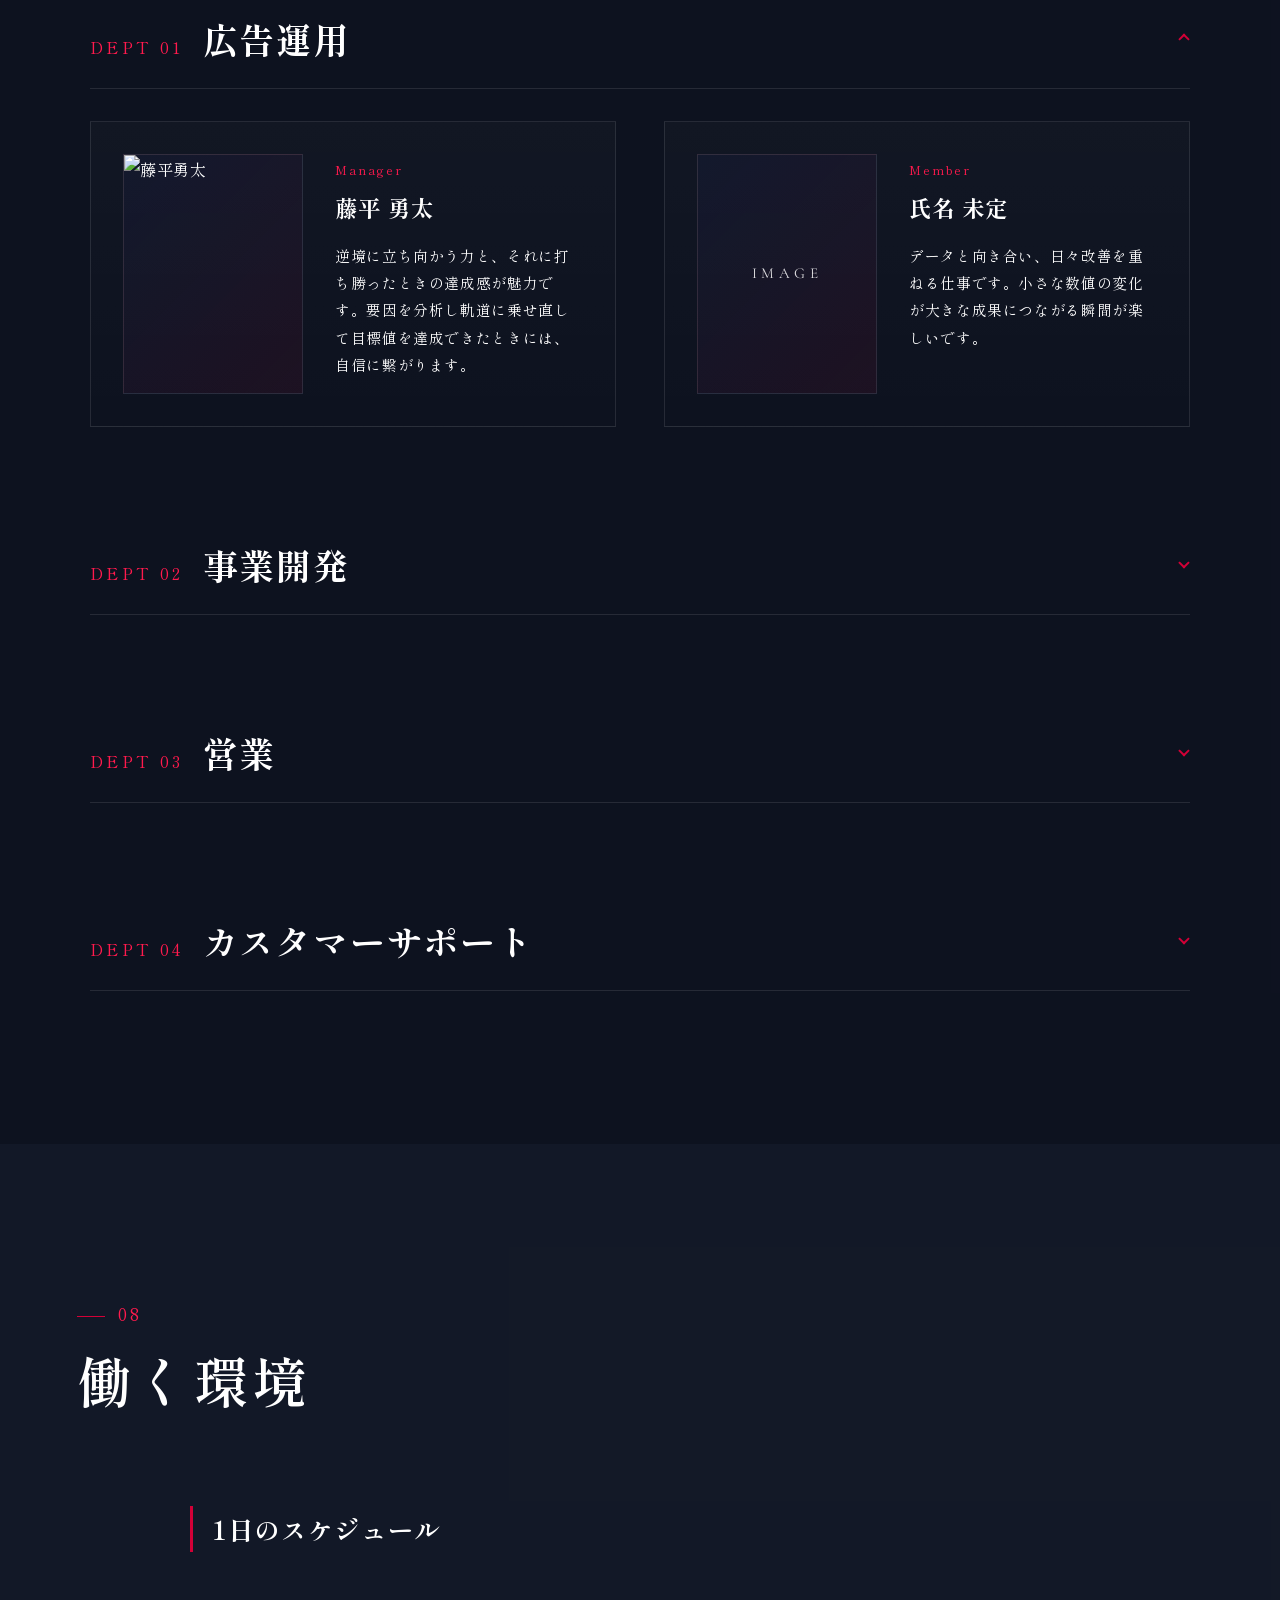
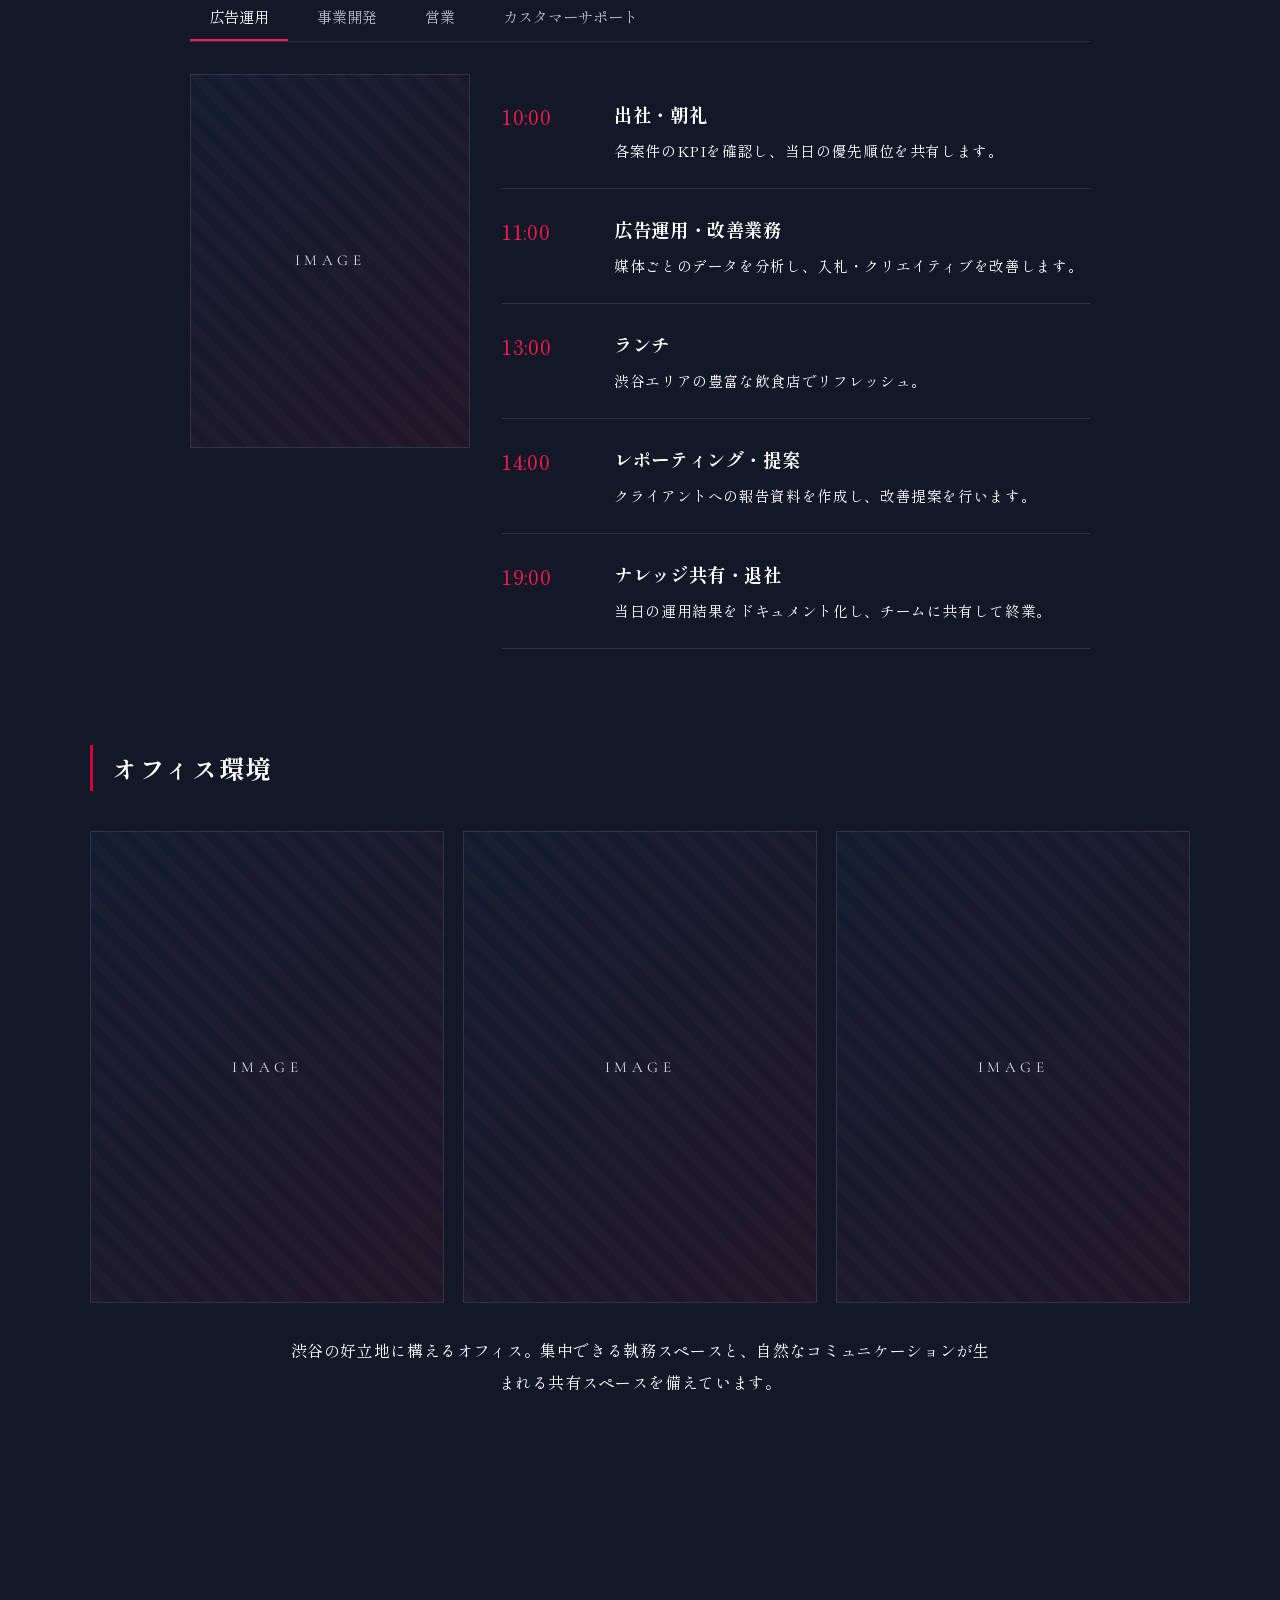
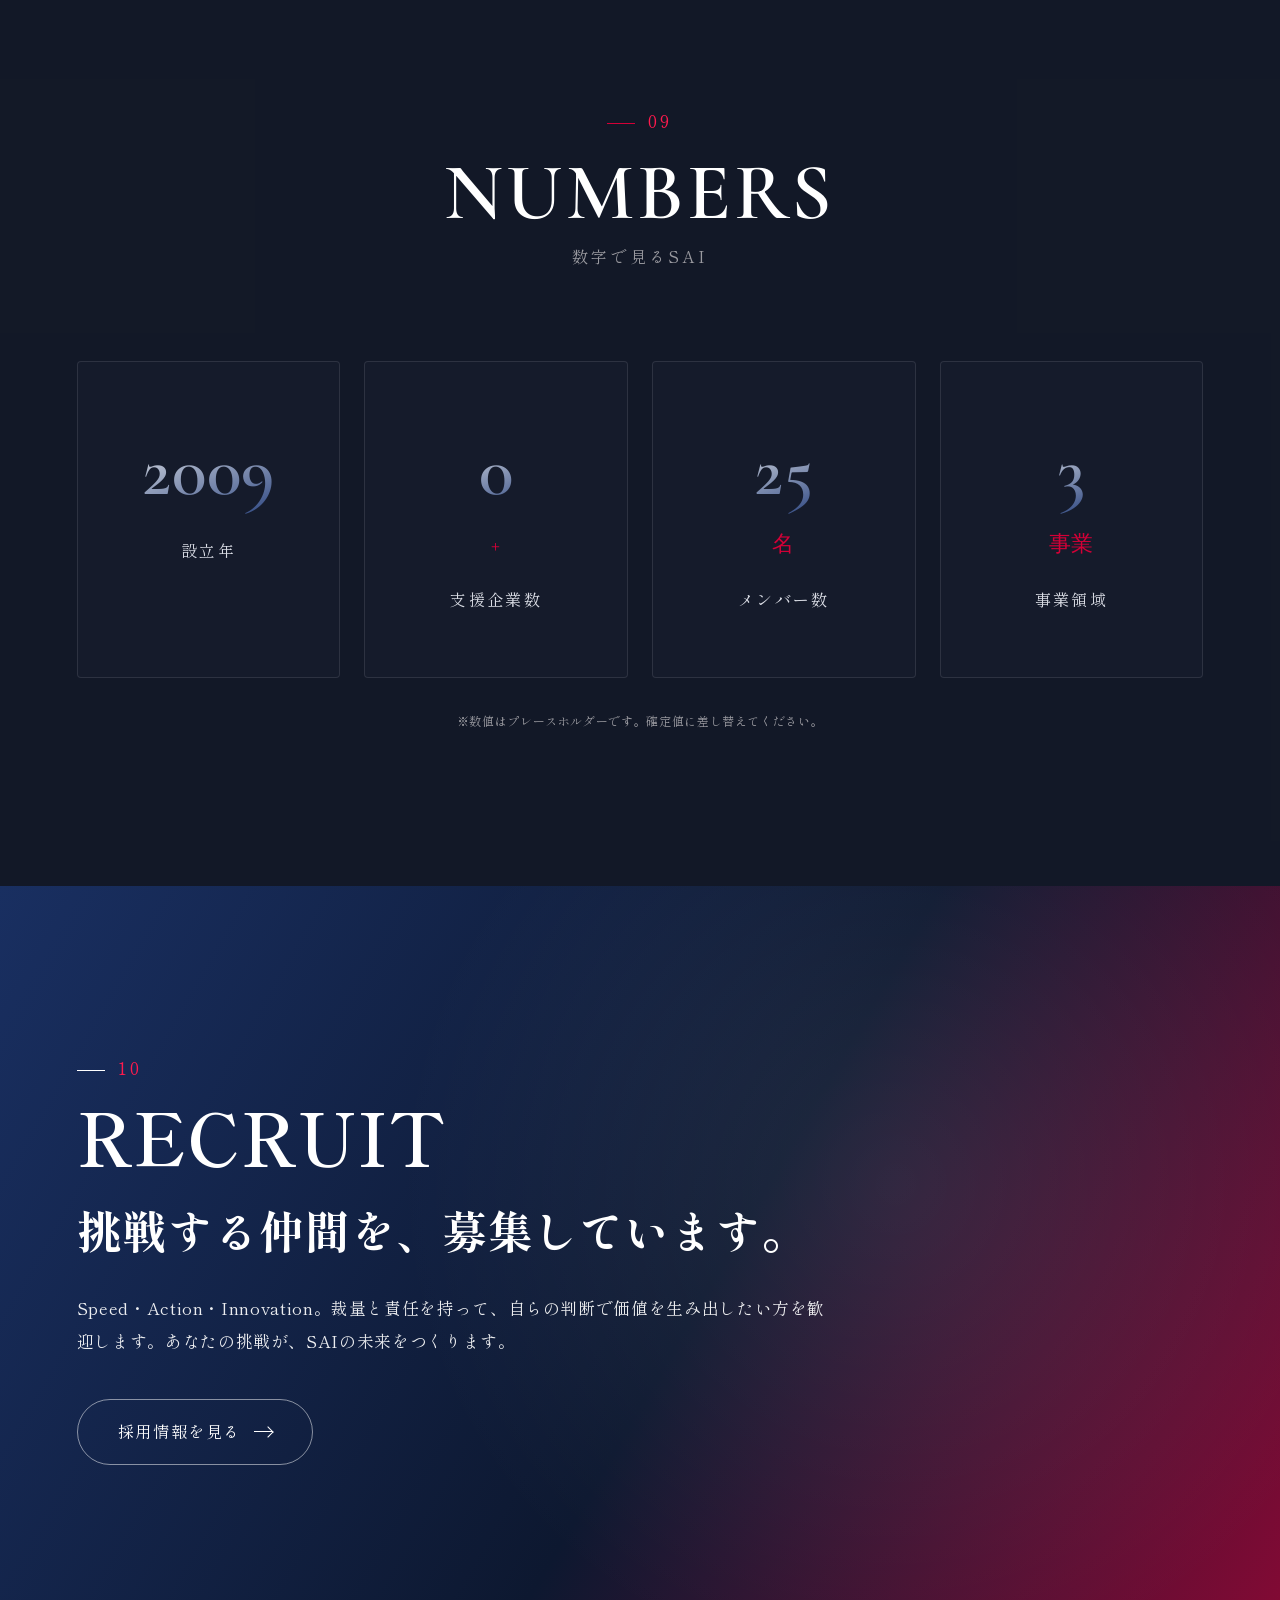
==== commit 62ac2ad5: "Improve responsive layout and add starry-sky visual effect style.css: - phil-main.centered をデスクトップ/タ" ====
--- a/index.html
+++ b/index.html
@@ -103,7 +103,7 @@
         </div>
     </div>
 
-    <div class="phil-block" data-reveal>
+    <div class="phil-block vision-block" data-reveal>
         <p class="phil-label">VISION</p>
         <h3 class="phil-main">誰からも求められる<br>強みを持つ集団へ。</h3>
         <p class="phil-text">個人の夢をかなえ、チームで助け合いながら成長し続けることで、お客様や社会に信頼され、安定した利益を生み出す会社になる。</p>
--- a/style.css
+++ b/style.css
@@ -992,6 +992,7 @@
     text-align: center;
     margin-left: auto;
     margin-right: auto;
+    font-size: clamp(1.7rem, 3.2vw, 2.5rem) !important; /* 各半文を折り返さず2行に収める */
 }
 .phil-main.centered br {
     display: inline;
@@ -1133,12 +1134,12 @@
     .timetable-panel.is-active { grid-template-columns: 1fr; gap: 1.2rem; }
     .timetable-ph { aspect-ratio: 16 / 9; max-height: 220px; }
     .recruit-inner.align-top-left .recruit-catch { white-space: normal; }
-    .phil-main.centered { font-size: clamp(1.7rem, 5vw, 2.4rem) !important; }
+    .phil-main.centered { font-size: clamp(1.5rem, 4vw, 2rem) !important; }
     .value-grid-6 .value-card h4 { white-space: normal !important; }
     .value-grid-6 .value-desc { min-height: auto; }
 }
 
-@media (min-width: 769px) and (max-width: 1024px) {
+@media (min-width: 768px) and (max-width: 1024px) {
     .service-reel-grid { grid-template-columns: repeat(2, 1fr); }
     .timetable-panel.is-active { grid-template-columns: 240px 1fr; }
 }
@@ -1146,3 +1147,93 @@
 @media (min-width: 1025px) {
     .service-reel-grid { grid-template-columns: repeat(3, 1fr); }
 }
+
+/* ============================================================
+   要件6：VISION ミニカードの説明文を1行表示（レスポンシブ）
+   3カラム時は列幅に合わせてフォントを縮小し折り返しを防止。
+   901px以下は1カラム＝全幅になるため通常サイズで1行表示。
+   ============================================================ */
+@media (min-width: 901px) {
+    /* 3カラム時のみ：列を1/3に固定し横はみ出しを防止（901px以下は既存の1カラム） */
+    .vision-block .phil-mini-grid { grid-template-columns: repeat(3, minmax(0, 1fr)); }
+}
+.vision-block .phil-mini h4 { white-space: nowrap; }
+.vision-block .phil-mini p {
+    white-space: nowrap;
+    /* phil-block の max-width:900px で列幅は約256pxで頭打ち。
+       最長21文字がその列に1行で収まるよう上限0.7remに制限。 */
+    font-size: clamp(0.5rem, 0.95vw, 0.7rem) !important;
+    line-height: 1.85 !important;
+}
+@media (max-width: 900px) {
+    /* 1カラム＝全幅。画面幅に応じ縮小し、1行のまま横はみ出しを防止 */
+    .vision-block .phil-mini p { font-size: clamp(0.7rem, 3.6vw, 1rem) !important; }
+}
+
+/* ============================================================
+   要件7：夜空に浮かぶ星空のような光の演出
+   ・ベースに淡いネビュラ（光雲）を敷いて「ネイビー一色の暗さ」を解消
+   ・暗いセクションを半透明化し、背後の星（粒子キャンバス＋静的星）を透かす
+   ・本文の可読性は確保（セクションは十分な濃さを維持）
+   ============================================================ */
+
+/* ① ベース：深いネイビー＋淡いネビュラ（固定） */
+body {
+    background:
+        radial-gradient(60% 50% at 18% 12%, rgba(42,68,128,0.22), transparent 70%),
+        radial-gradient(55% 45% at 85% 30%, rgba(60,90,170,0.16), transparent 70%),
+        radial-gradient(50% 50% at 70% 85%, rgba(211,0,55,0.08), transparent 70%),
+        radial-gradient(45% 40% at 30% 70%, rgba(42,68,128,0.14), transparent 70%),
+        #0A0E18 !important;
+    background-attachment: fixed !important;
+}
+
+/* ② 静的な星レイヤー（reduced-motion でも見える／密度の底上げ） */
+body::before {
+    content: '';
+    position: fixed;
+    inset: 0;
+    z-index: 0;
+    pointer-events: none;
+    background-image:
+        radial-gradient(1.4px 1.4px at 12% 18%, rgba(255,255,255,0.95), transparent),
+        radial-gradient(1.1px 1.1px at 28% 42%, rgba(210,224,255,0.8), transparent),
+        radial-gradient(1.6px 1.6px at 47% 12%, rgba(255,255,255,0.9), transparent),
+        radial-gradient(1px 1px at 63% 33%, rgba(255,255,255,0.7), transparent),
+        radial-gradient(1.5px 1.5px at 78% 22%, rgba(200,218,255,0.85), transparent),
+        radial-gradient(1.1px 1.1px at 88% 48%, rgba(255,255,255,0.8), transparent),
+        radial-gradient(1.3px 1.3px at 8% 62%, rgba(255,255,255,0.85), transparent),
+        radial-gradient(1px 1px at 34% 78%, rgba(210,224,255,0.7), transparent),
+        radial-gradient(1.5px 1.5px at 55% 66%, rgba(255,255,255,0.9), transparent),
+        radial-gradient(1.1px 1.1px at 72% 82%, rgba(255,255,255,0.75), transparent),
+        radial-gradient(1.3px 1.3px at 92% 72%, rgba(200,218,255,0.8), transparent),
+        radial-gradient(1px 1px at 18% 92%, rgba(255,255,255,0.7), transparent);
+    background-repeat: repeat;
+    background-size: 420px 420px;
+    opacity: 0.7;
+    animation: twinkle-stars 5.5s ease-in-out infinite;
+}
+@keyframes twinkle-stars {
+    0%, 100% { opacity: 0.5; }
+    50%      { opacity: 0.85; }
+}
+
+/* ③ 暗いセクションを半透明化して星を透かす（本文可読性は維持） */
+.philosophy, .message, .members, .dept-intro, .company {
+    background: rgba(15, 20, 34, 0.84) !important;
+}
+.service, .service-reel, .numbers, .environment {
+    background: rgba(21, 27, 43, 0.82) !important;
+}
+
+/* ④ 「SAIの強み」は焦点なので星をやや強めに＋淡い光のにじみ */
+.strength {
+    background:
+        radial-gradient(80% 120% at 50% 0%, rgba(42,68,128,0.18), transparent 60%),
+        rgba(21, 27, 43, 0.72) !important;
+}
+
+/* ⑤ reduced-motion 時は瞬きを止めて静的な星空に */
+@media (prefers-reduced-motion: reduce) {
+    body::before { animation: none; opacity: 0.7; }
+}
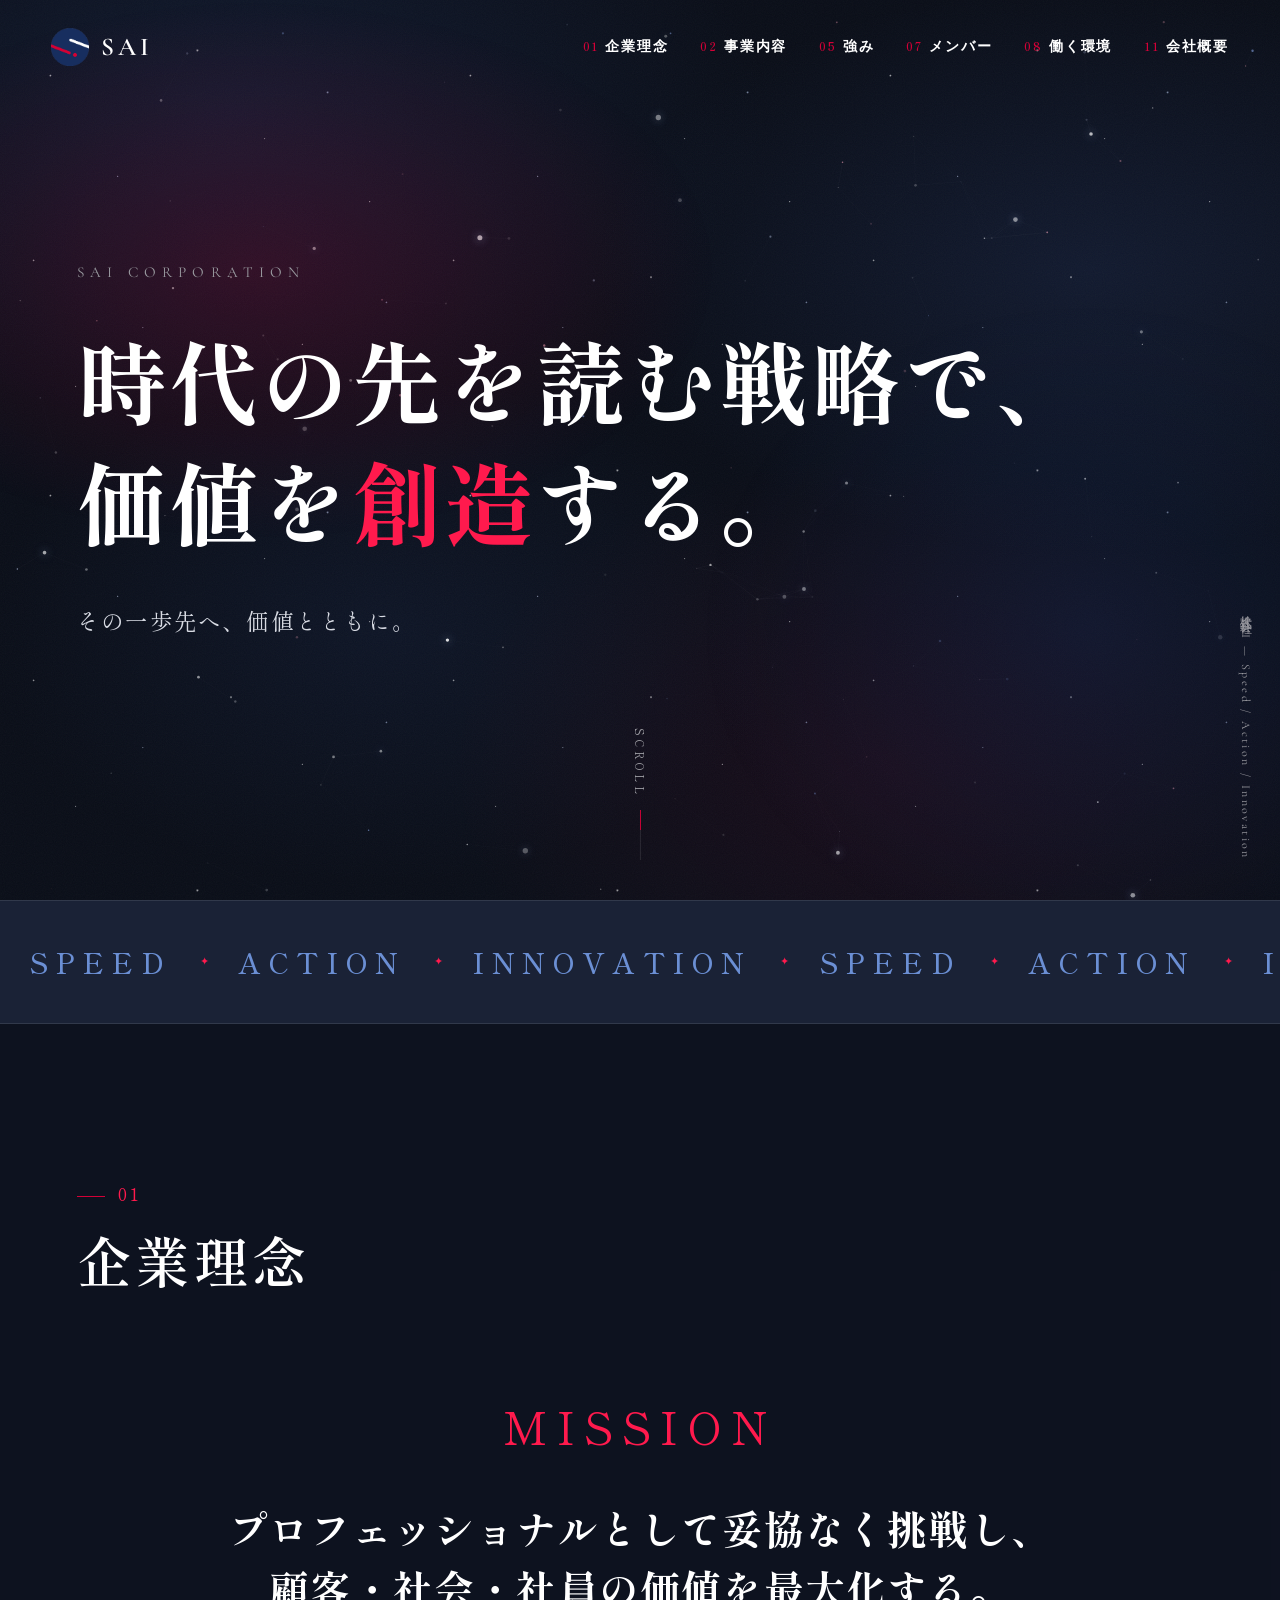
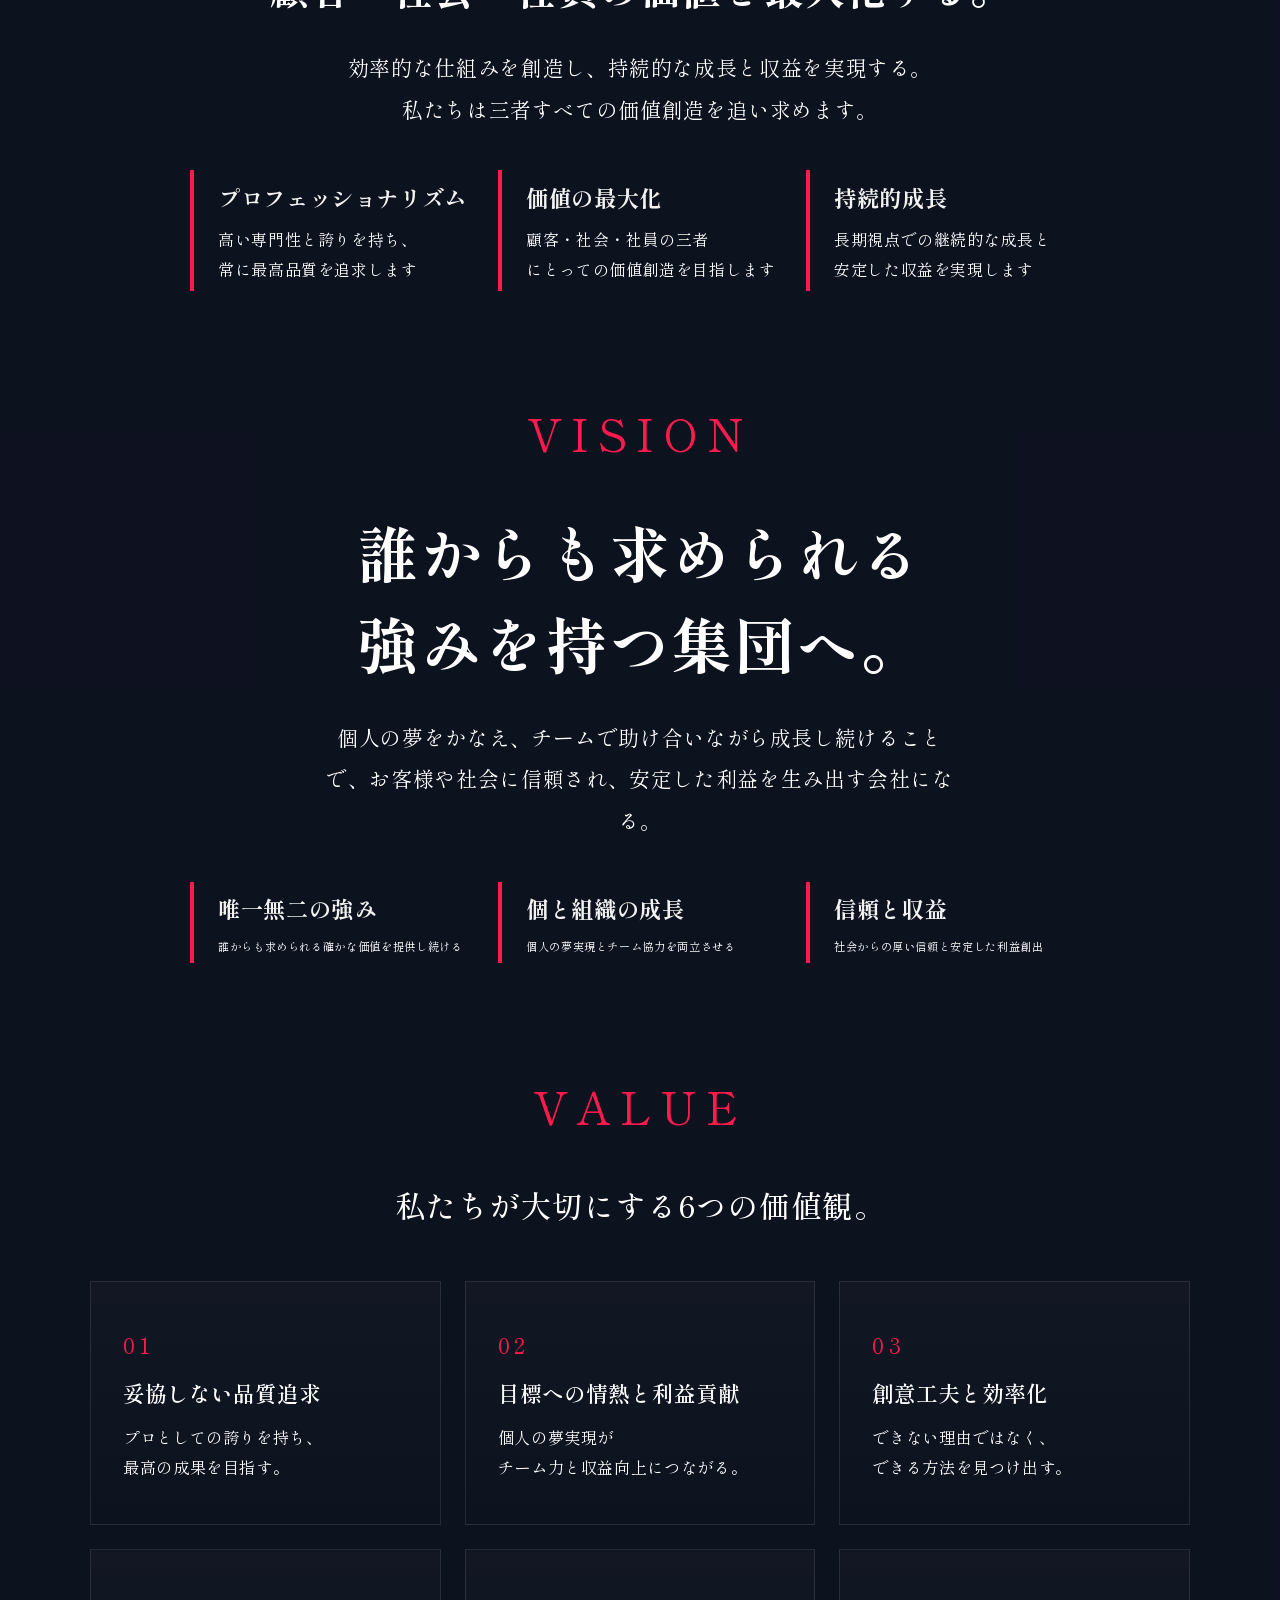
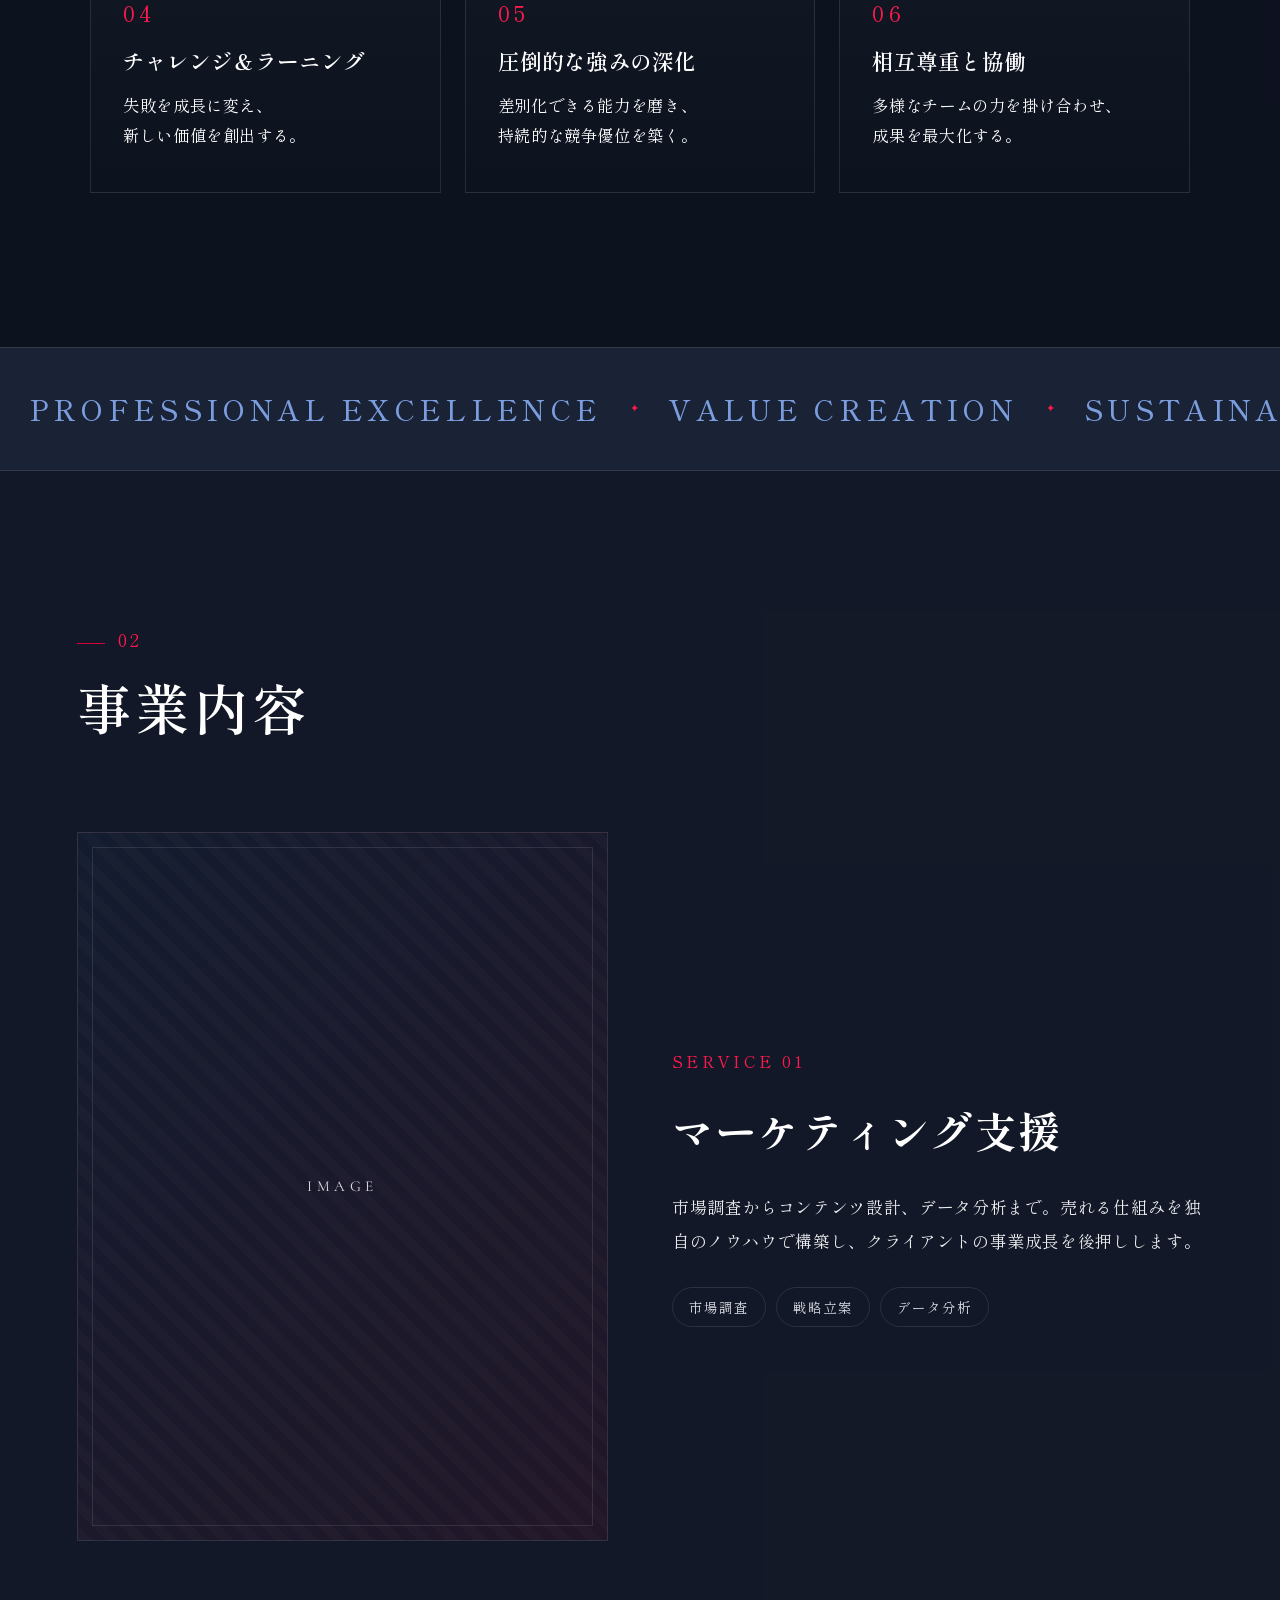
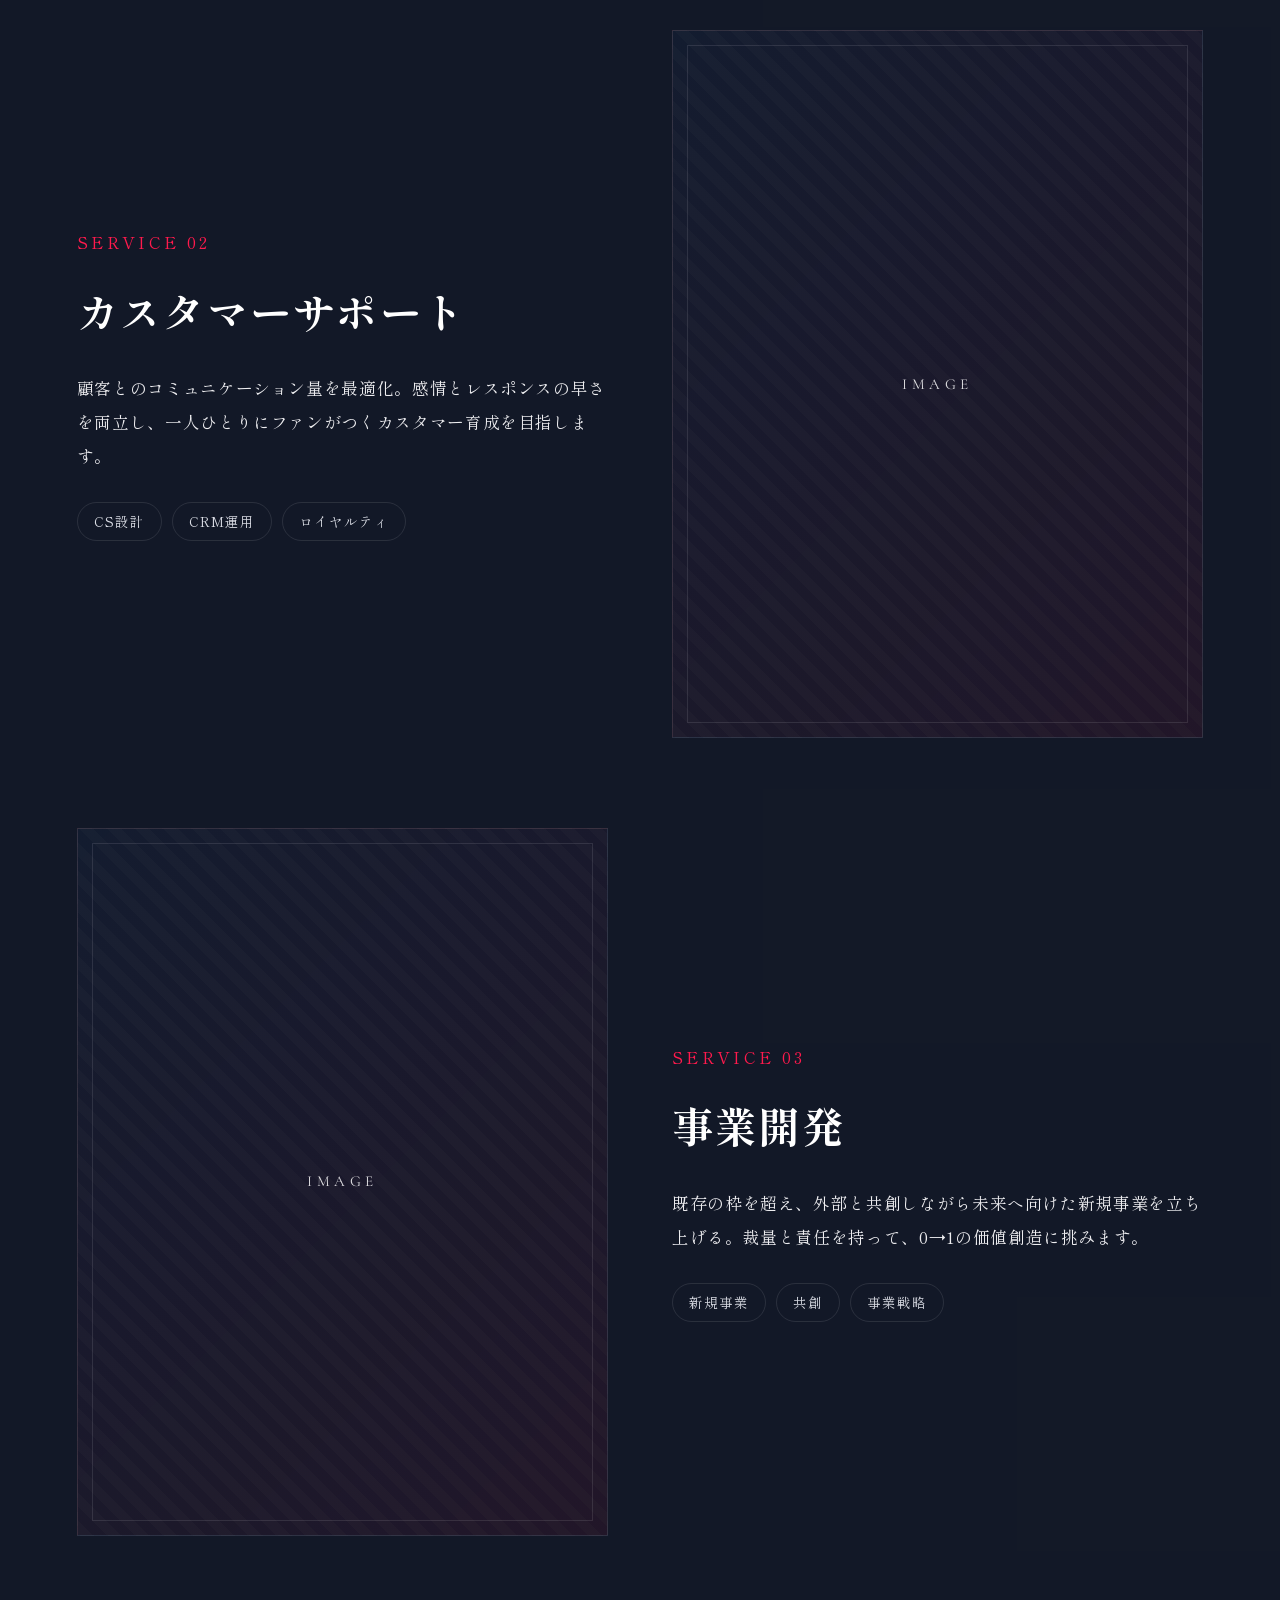
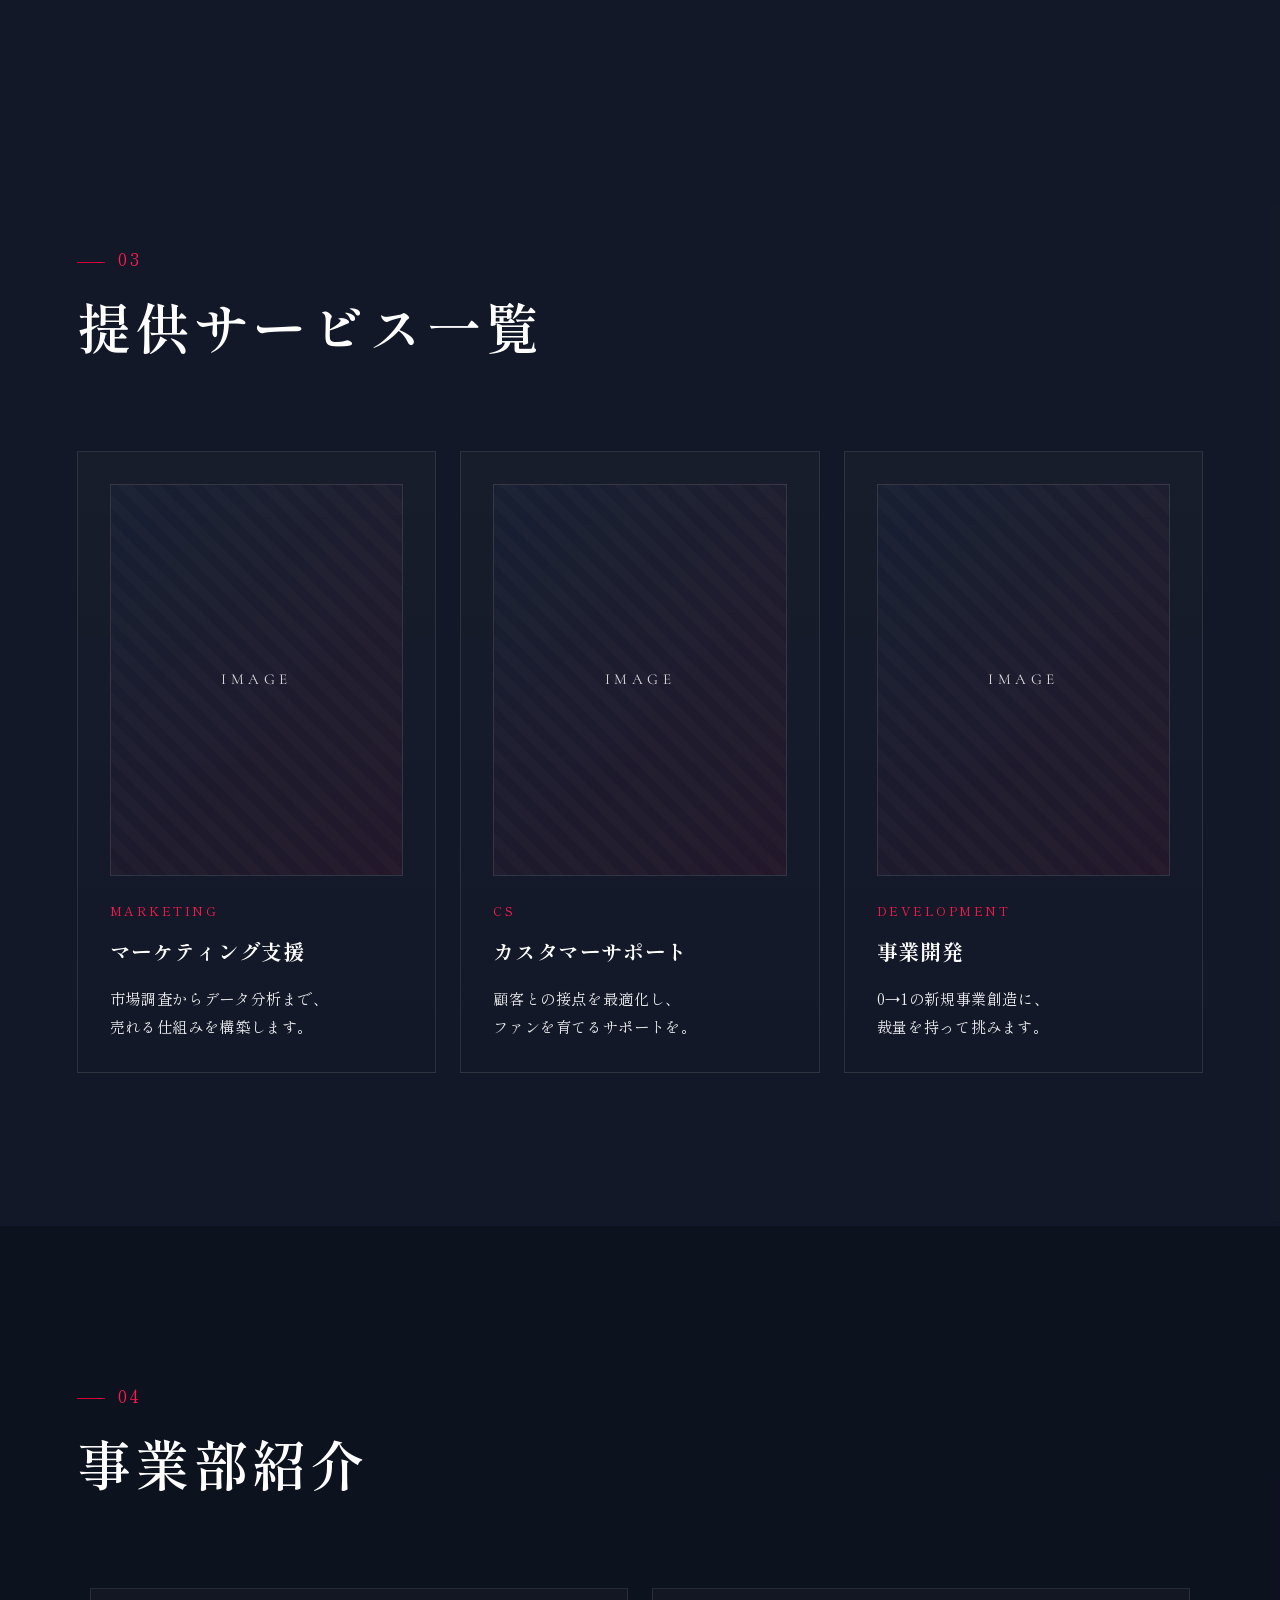
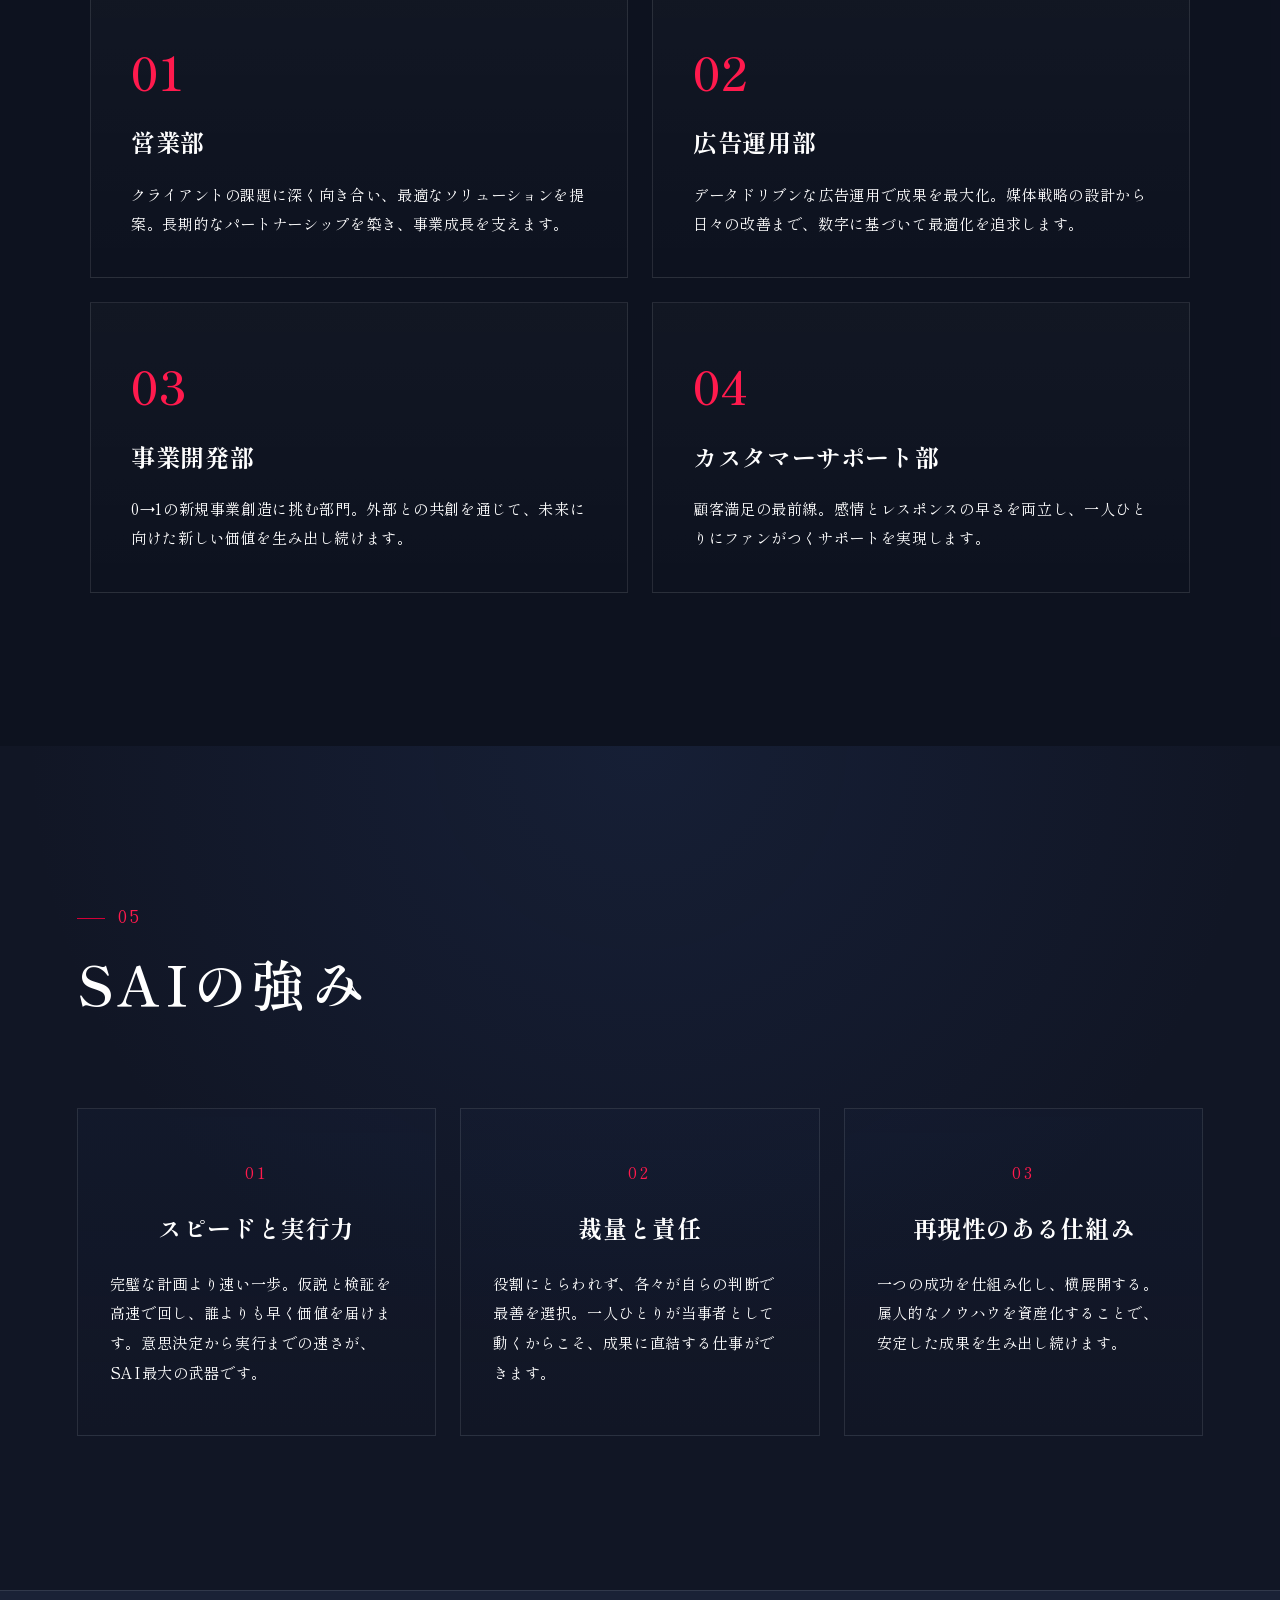
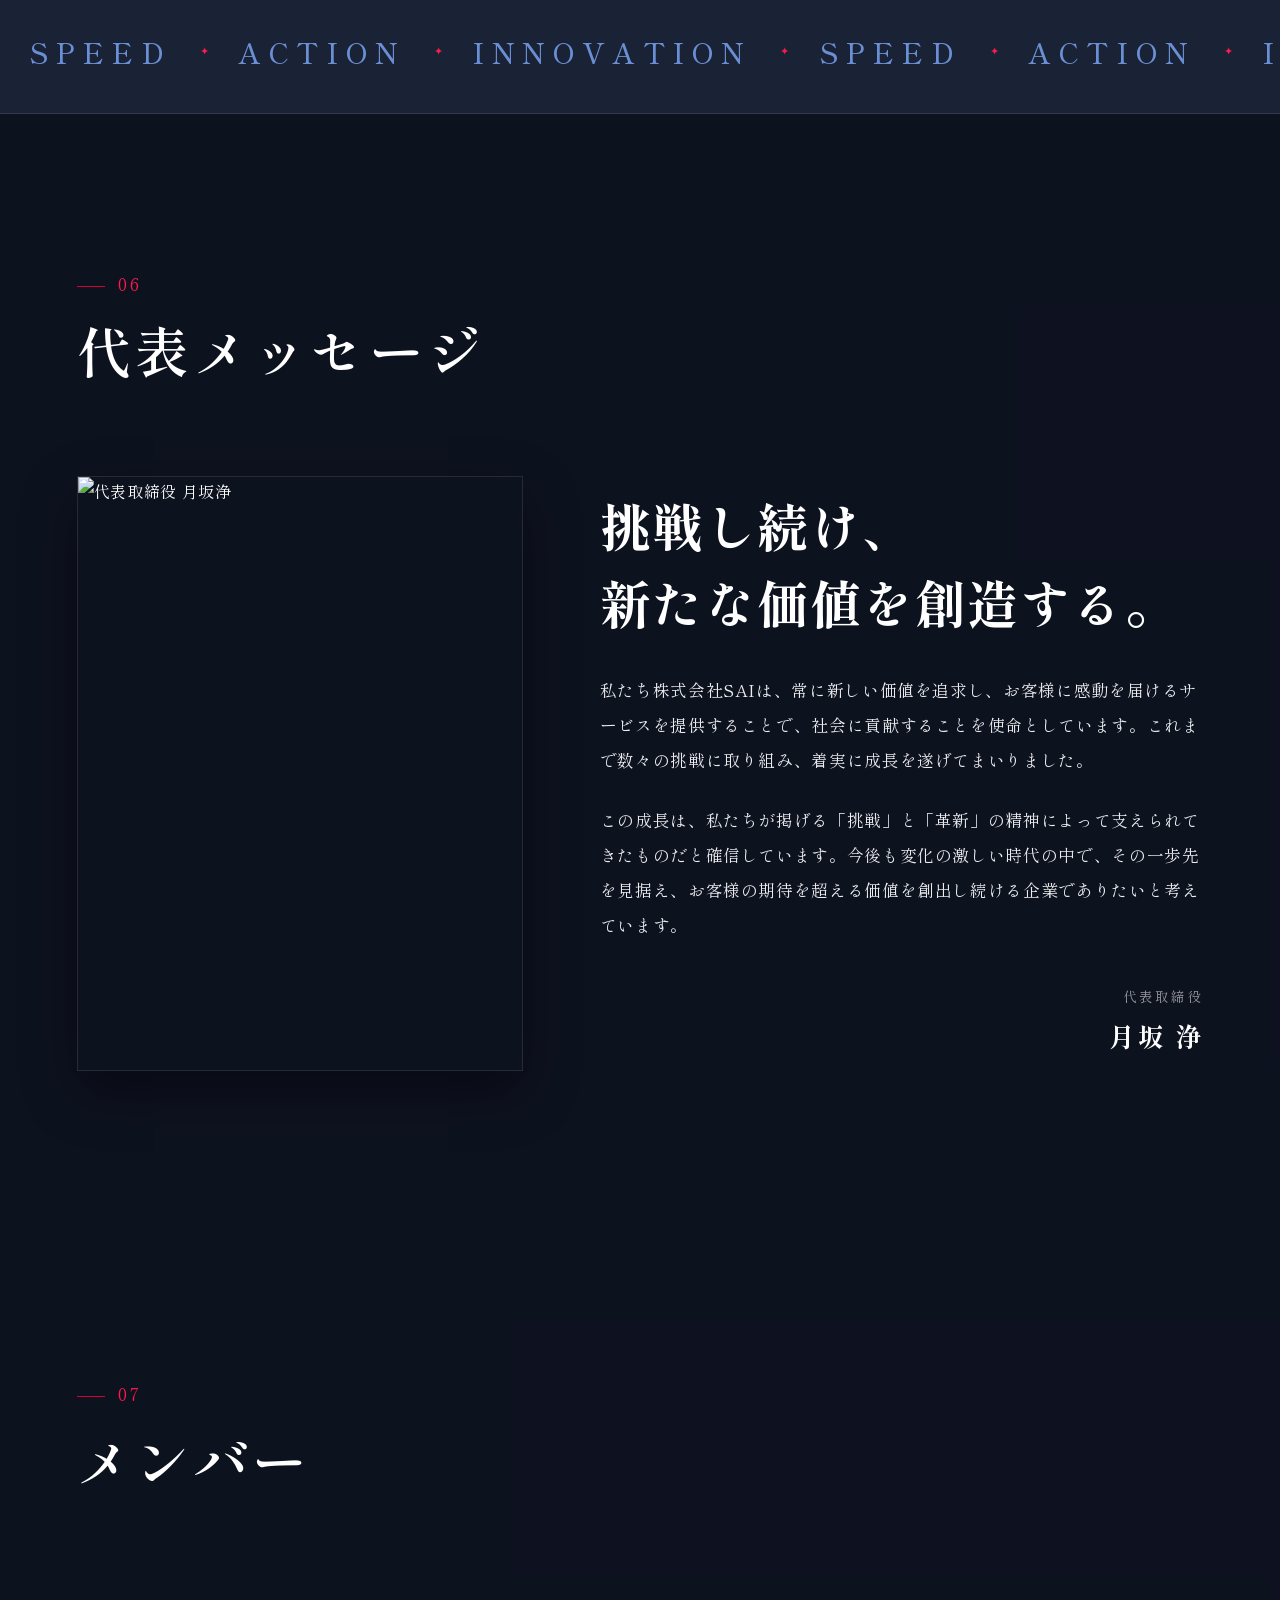
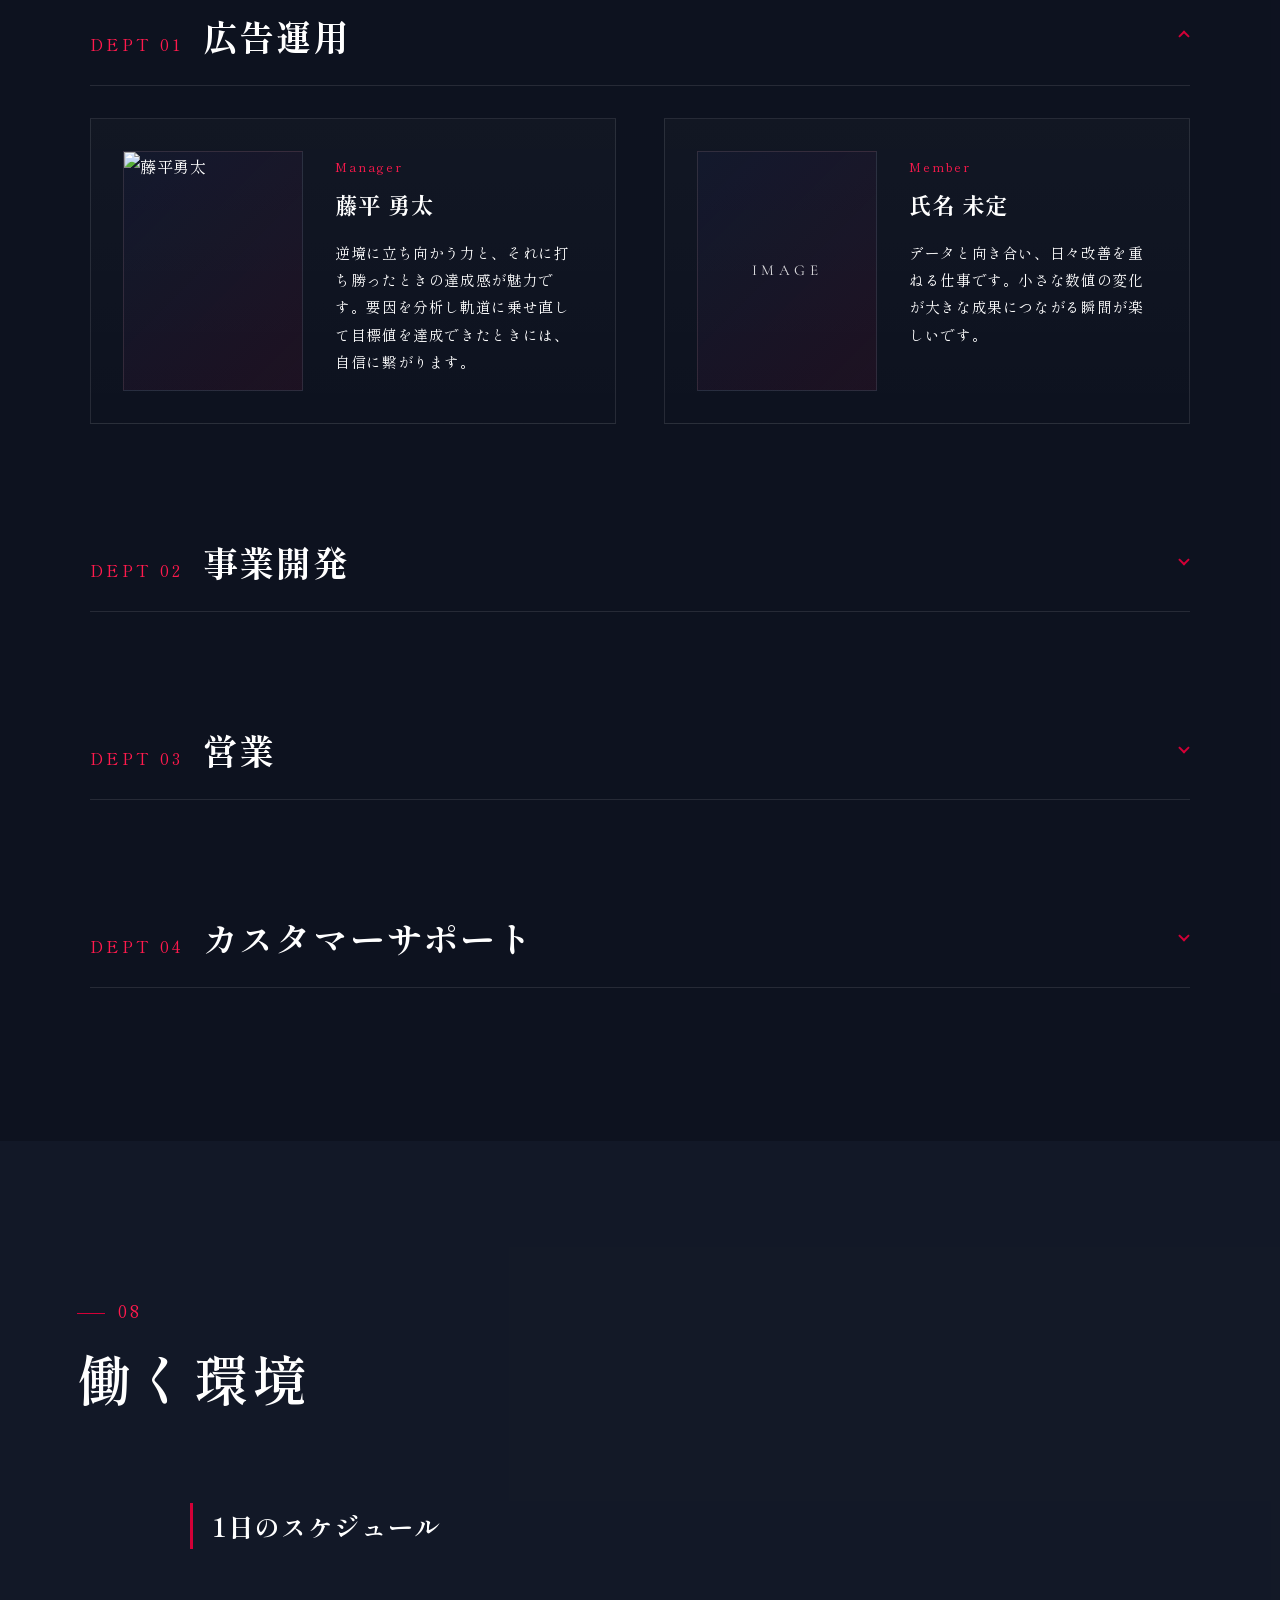
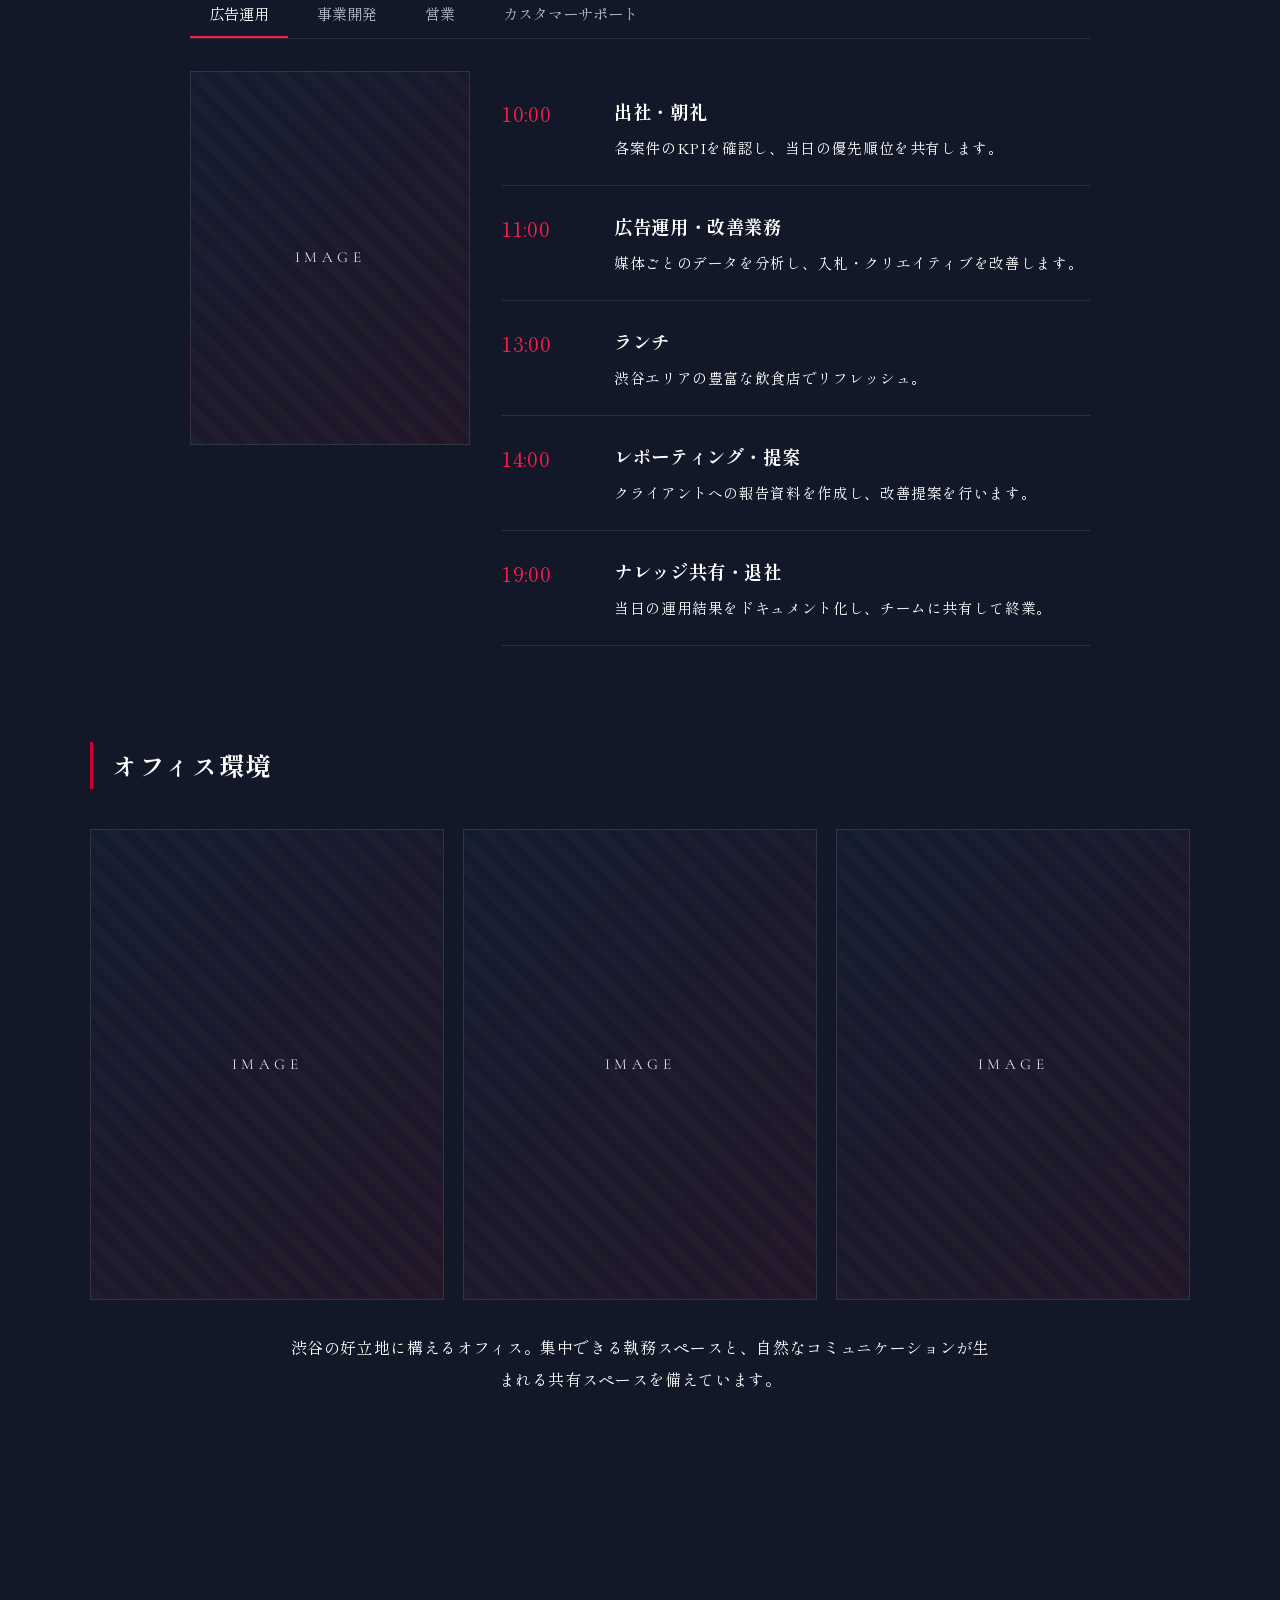
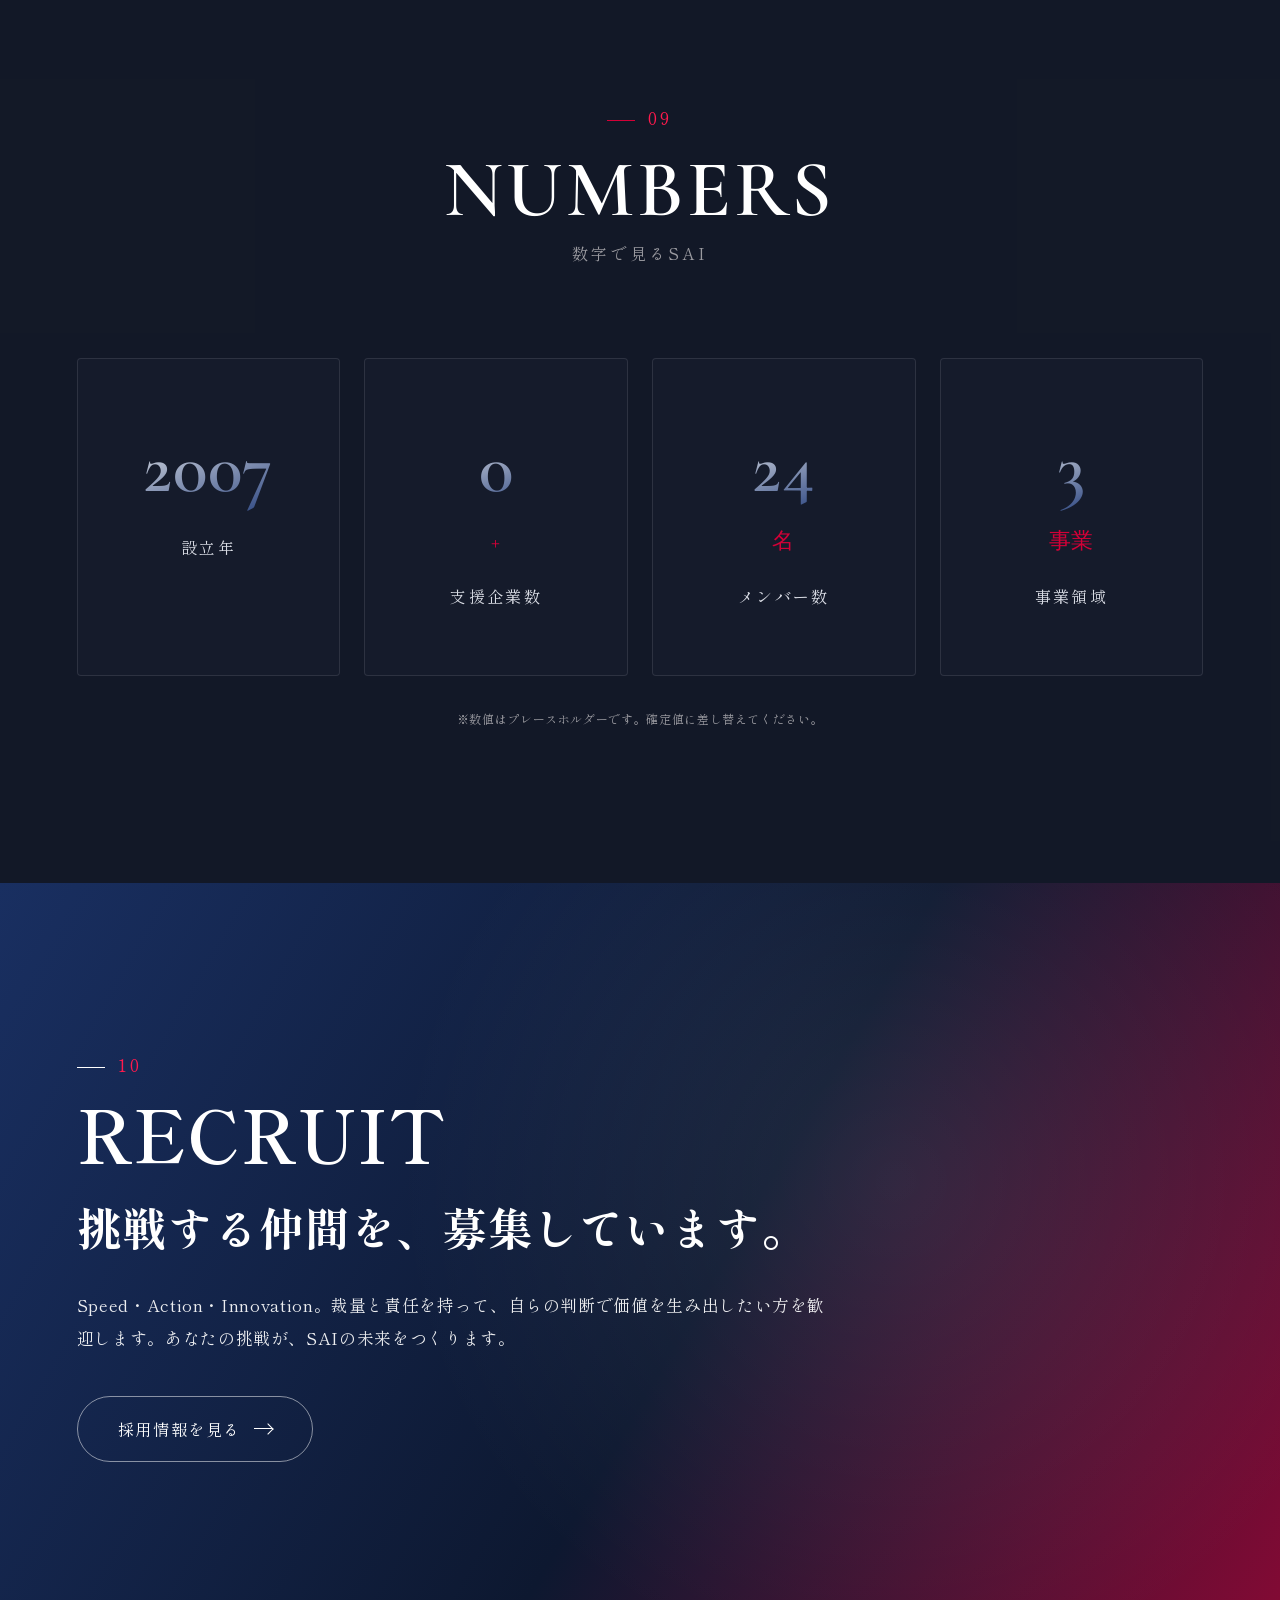
==== commit c8c49b4f: "Improve responsive layout and add starry-sky visual effect" ====
--- a/index.html
+++ b/index.html
@@ -95,11 +95,11 @@
     <div class="phil-block" data-reveal>
         <p class="phil-label">MISSION</p>
         <h3 class="phil-main centered">プロフェッショナルとして妥協なく挑戦し、<br>顧客・社会・社員の価値を最大化する。</h3>
-        <p class="phil-text">効率的な仕組みを創造し、持続的な成長と収益を実現する。私たちは三者すべての価値創造を追い求めます。</p>
+        <p class="phil-text">効率的な仕組みを創造し、持続的な成長と収益を実現する。<br>私たちは三者すべての価値創造を追い求めます。</p>
         <div class="phil-mini-grid">
-            <div class="phil-mini"><h4>プロフェッショナリズム</h4><p>高い専門性と誇りを持ち、常に最高品質を追求します</p></div>
-            <div class="phil-mini"><h4>価値の最大化</h4><p>顧客・社会・社員の三者にとっての価値創造を目指します</p></div>
-            <div class="phil-mini"><h4>持続的成長</h4><p>長期視点での継続的な成長と安定した収益を実現します</p></div>
+            <div class="phil-mini"><h4>プロフェッショナリズム</h4><p>高い専門性と誇りを持ち、<br>常に最高品質を追求します</p></div>
+            <div class="phil-mini"><h4>価値の最大化</h4><p>顧客・社会・社員の三者<br>にとっての価値創造を目指します</p></div>
+            <div class="phil-mini"><h4>持続的成長</h4><p>長期視点での継続的な成長と<br>安定した収益を実現します</p></div>
         </div>
     </div>
 
--- a/style.css
+++ b/style.css
@@ -1237,3 +1237,11 @@
 @media (prefers-reduced-motion: reduce) {
     body::before { animation: none; opacity: 0.7; }
 }
+
+/* ============================================================
+   要件8：MISSION ミニカード説明文を文節区切りで2行に収める
+   （列幅256pxに15文字が収まるよう、説明文をわずかに縮小）
+   ============================================================ */
+.phil-block:not(.vision-block) .phil-mini p {
+    font-size: 1rem !important;
+}
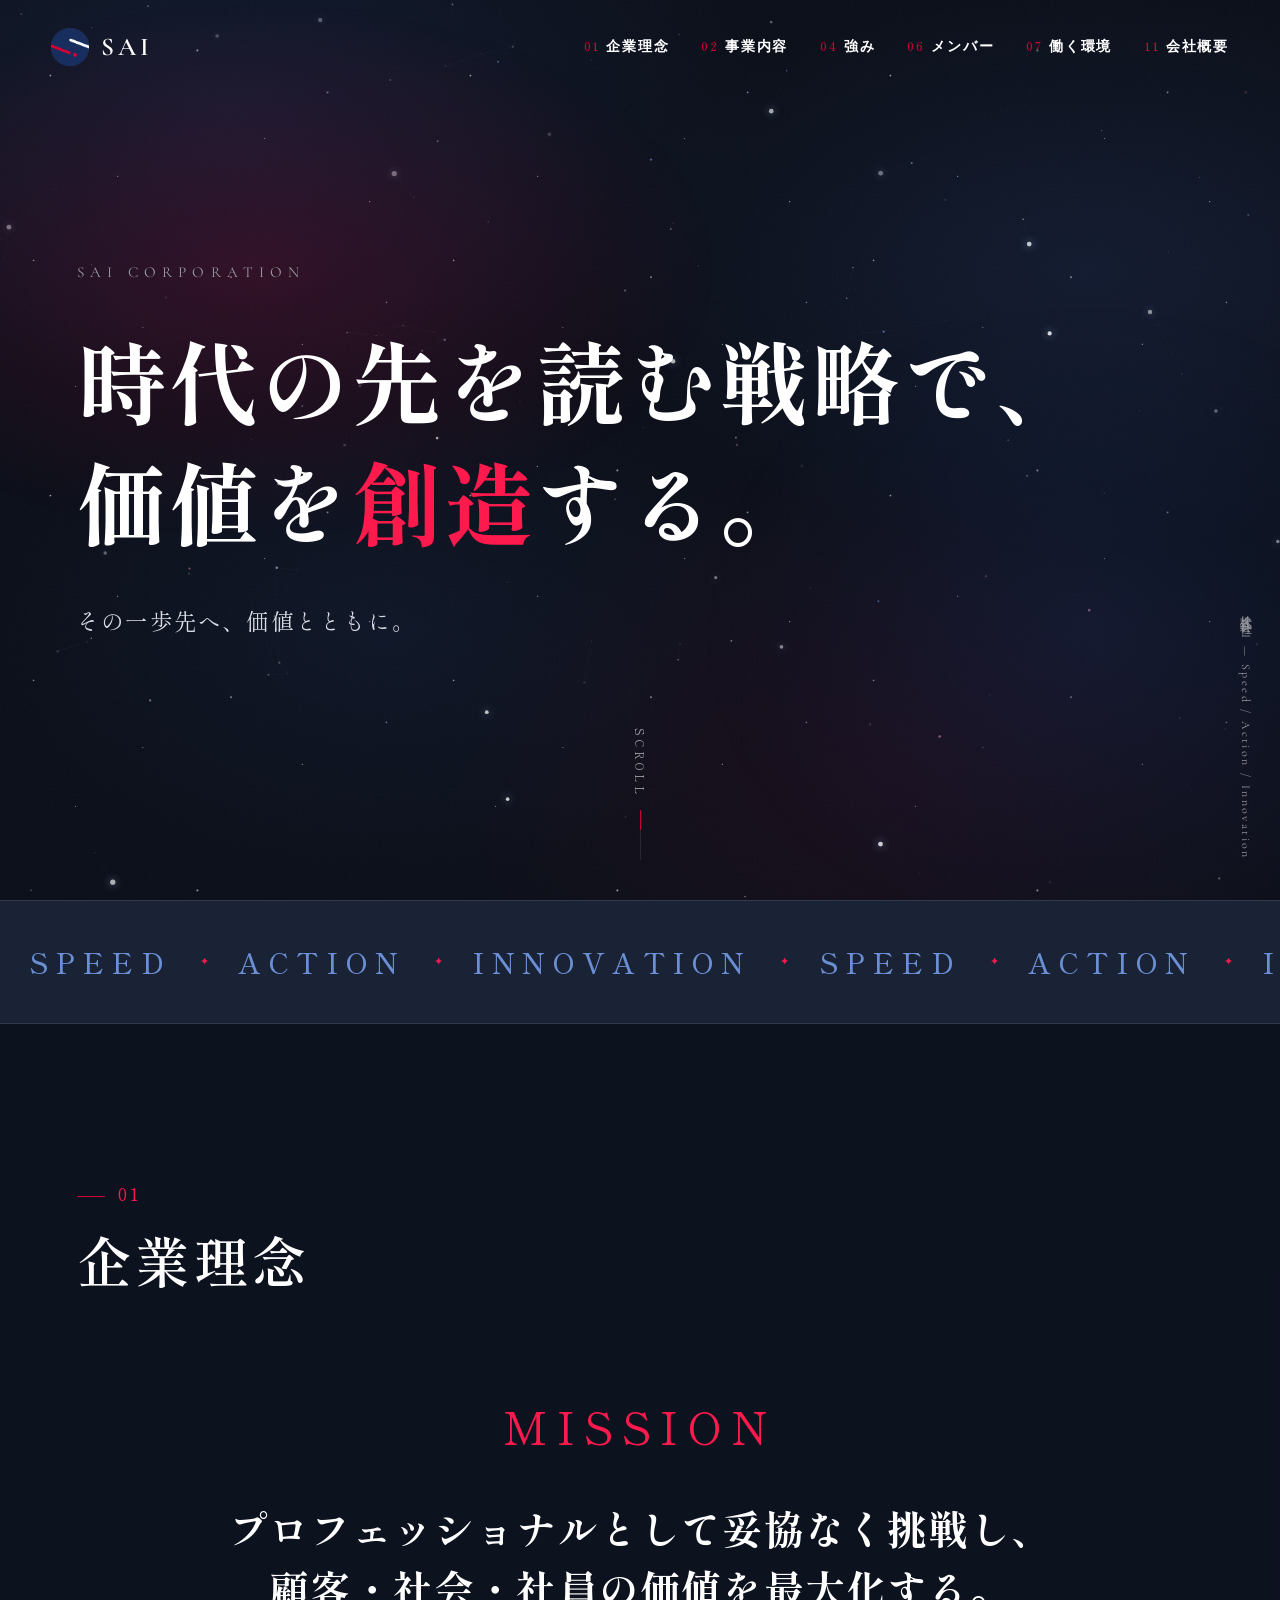
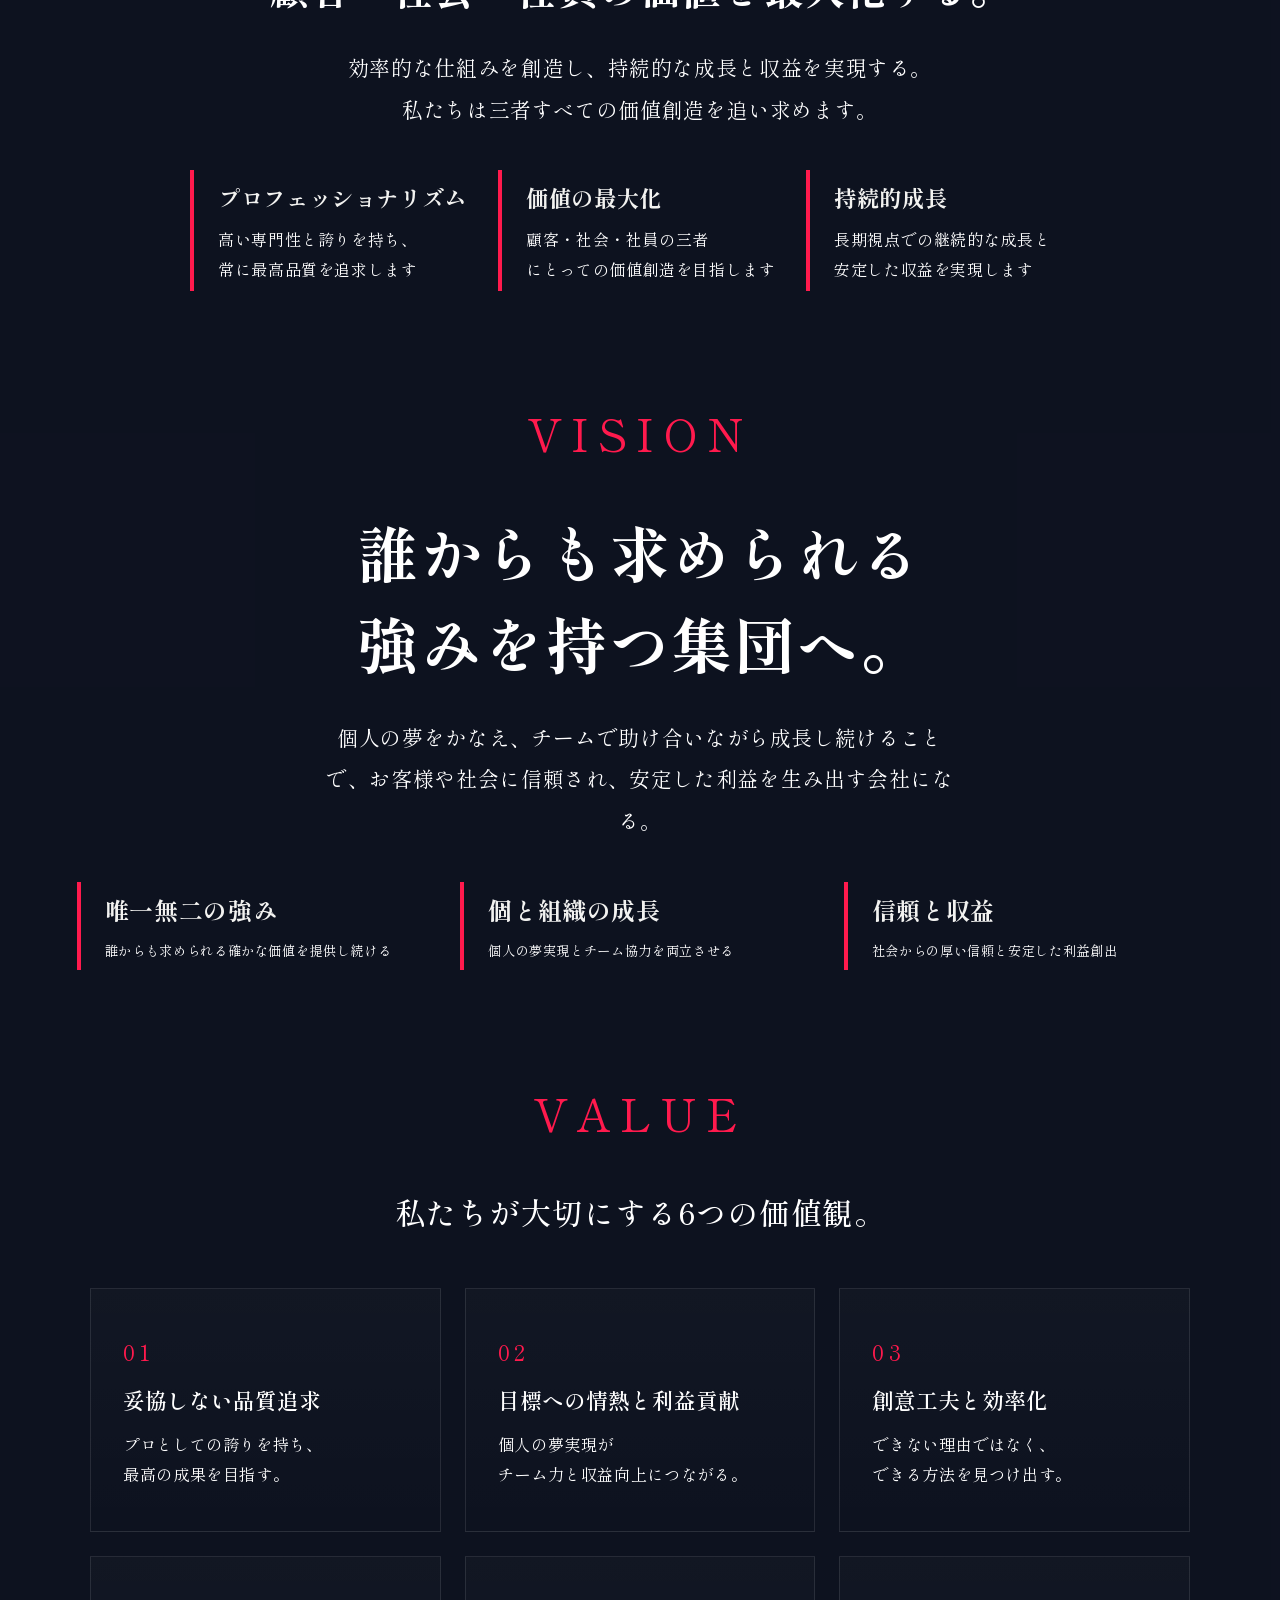
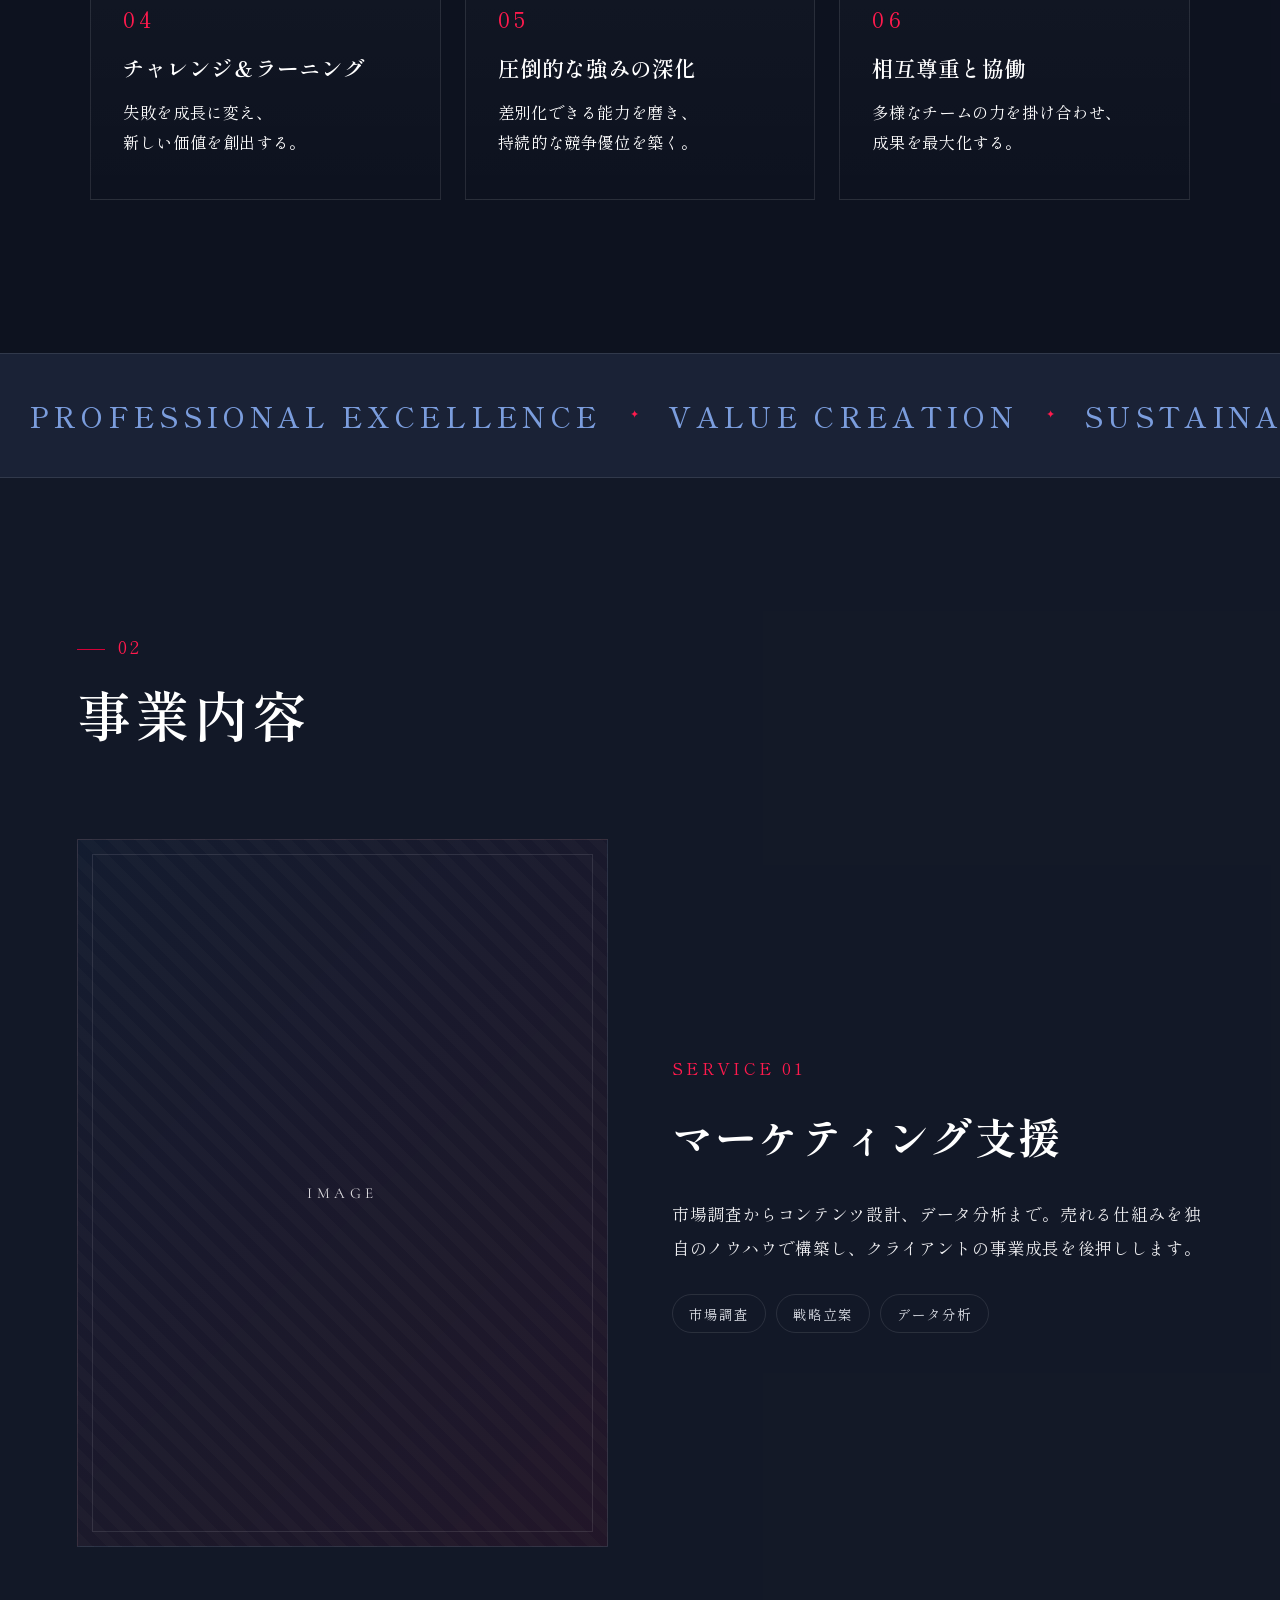
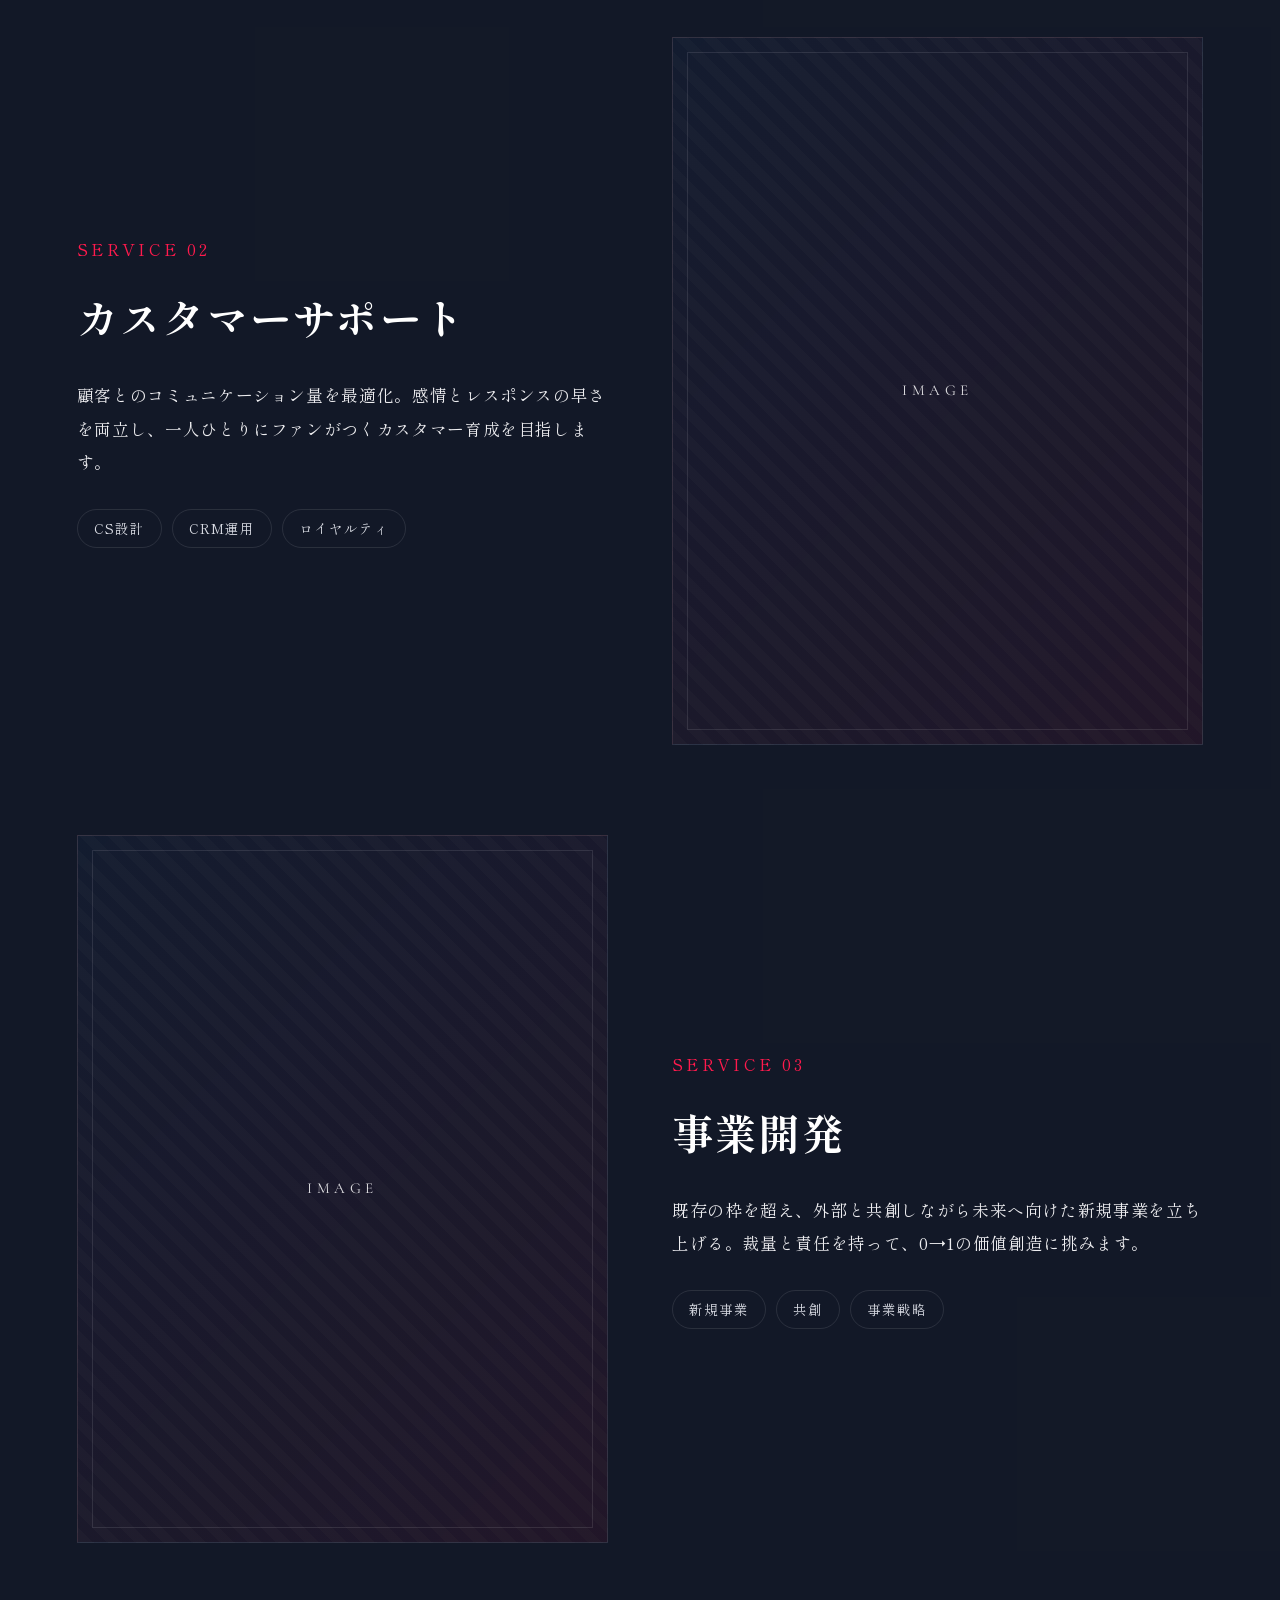
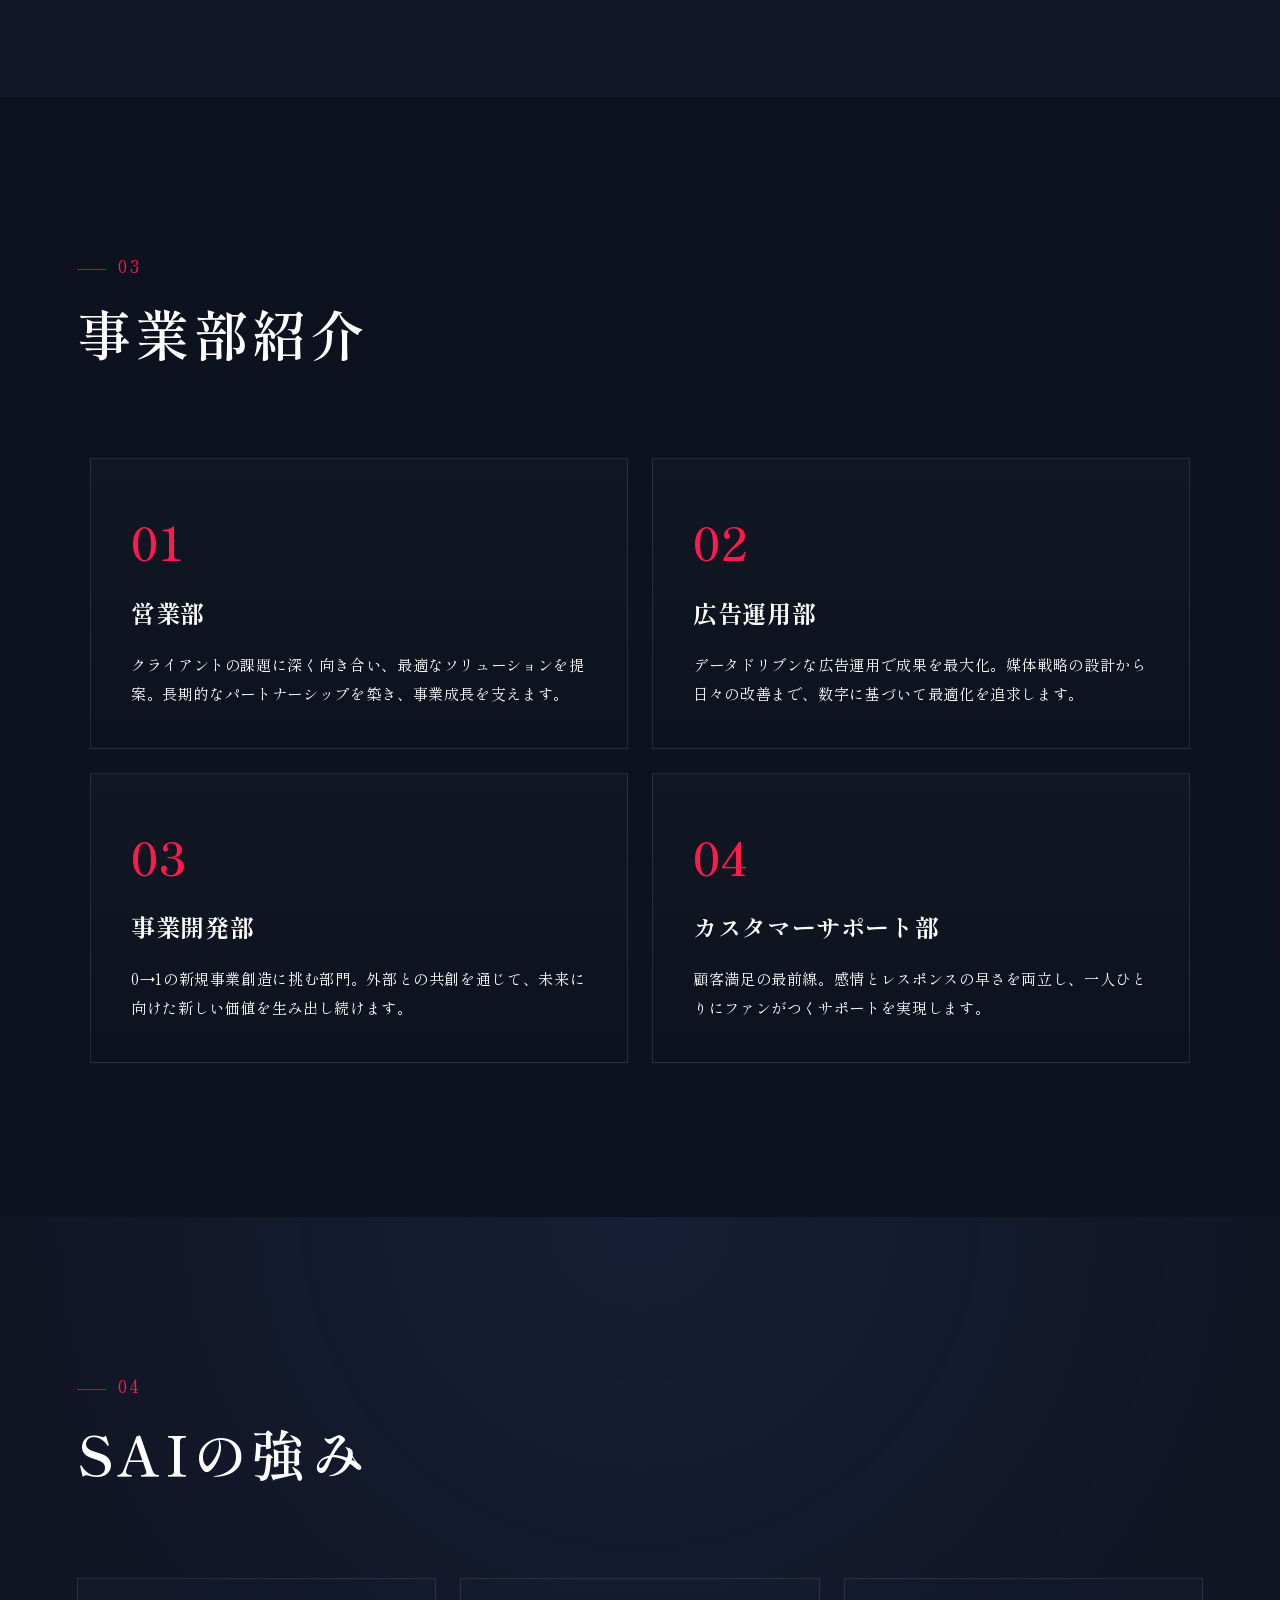
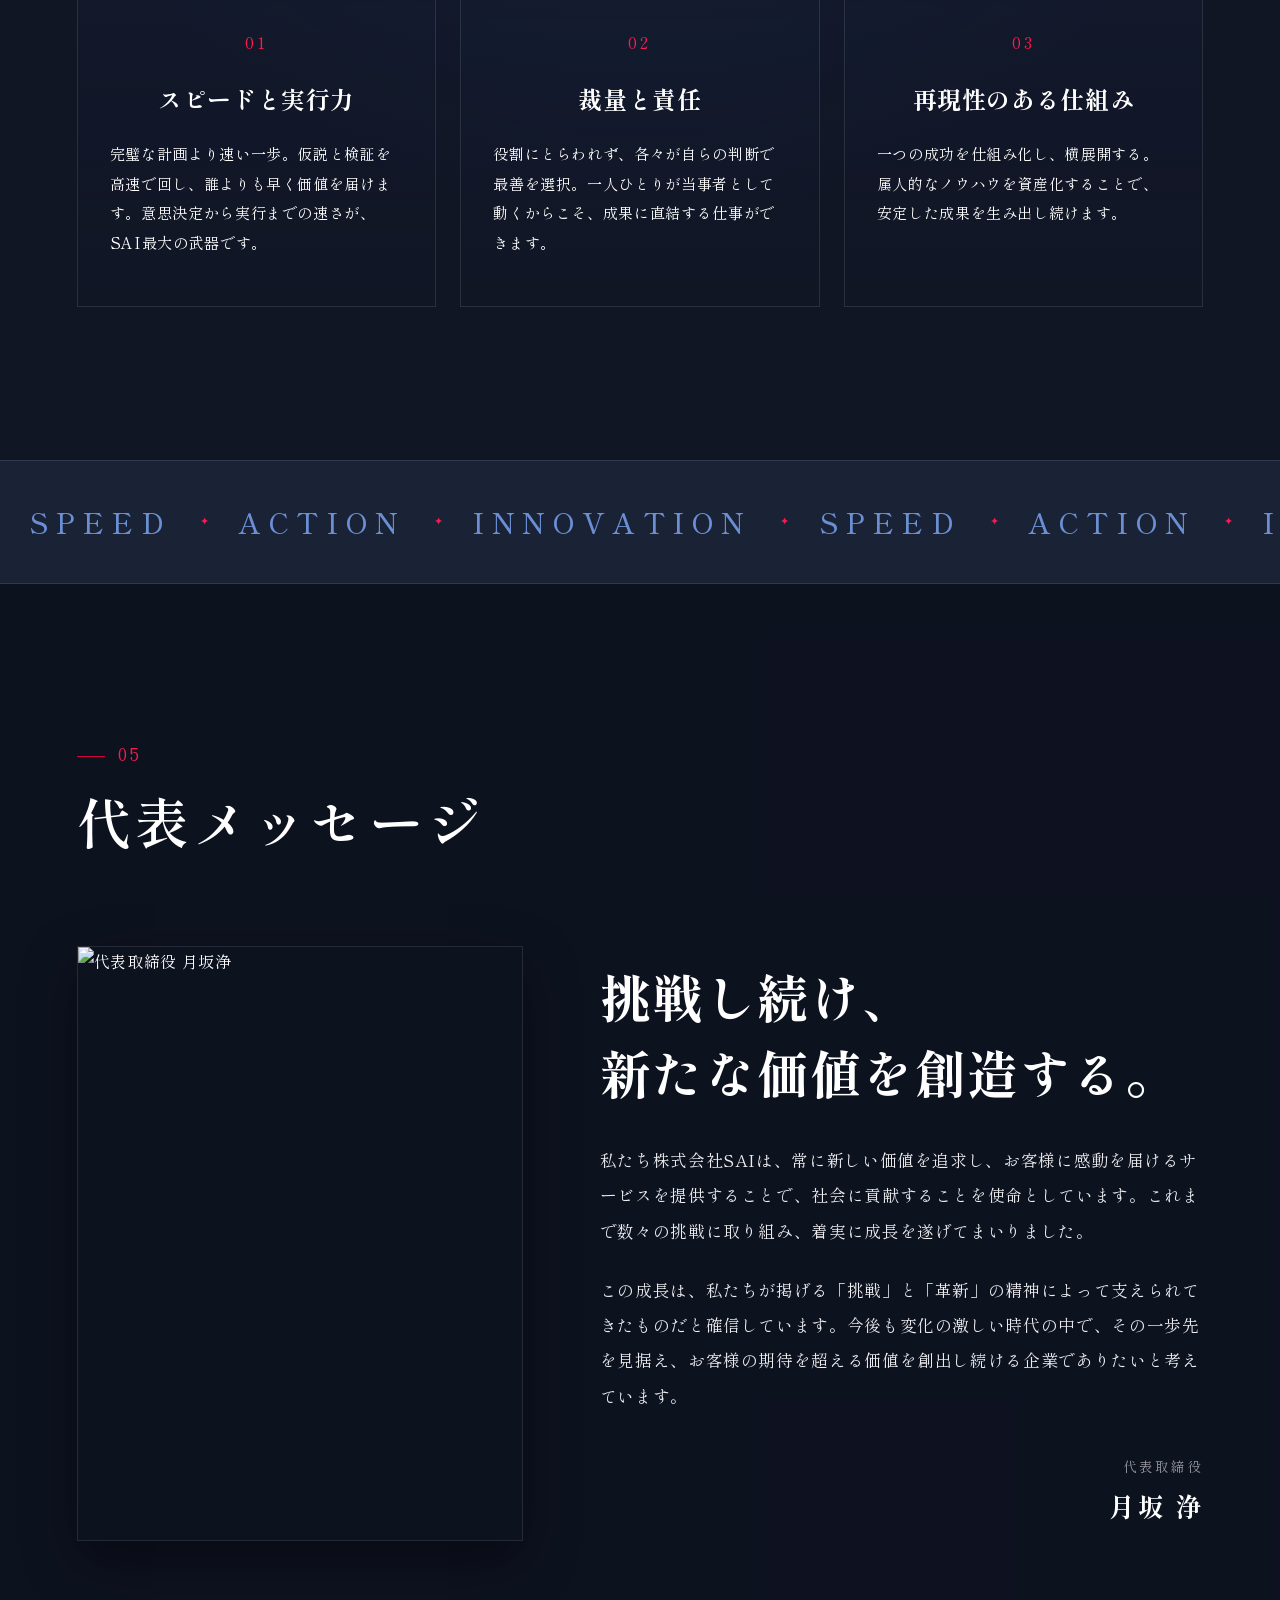
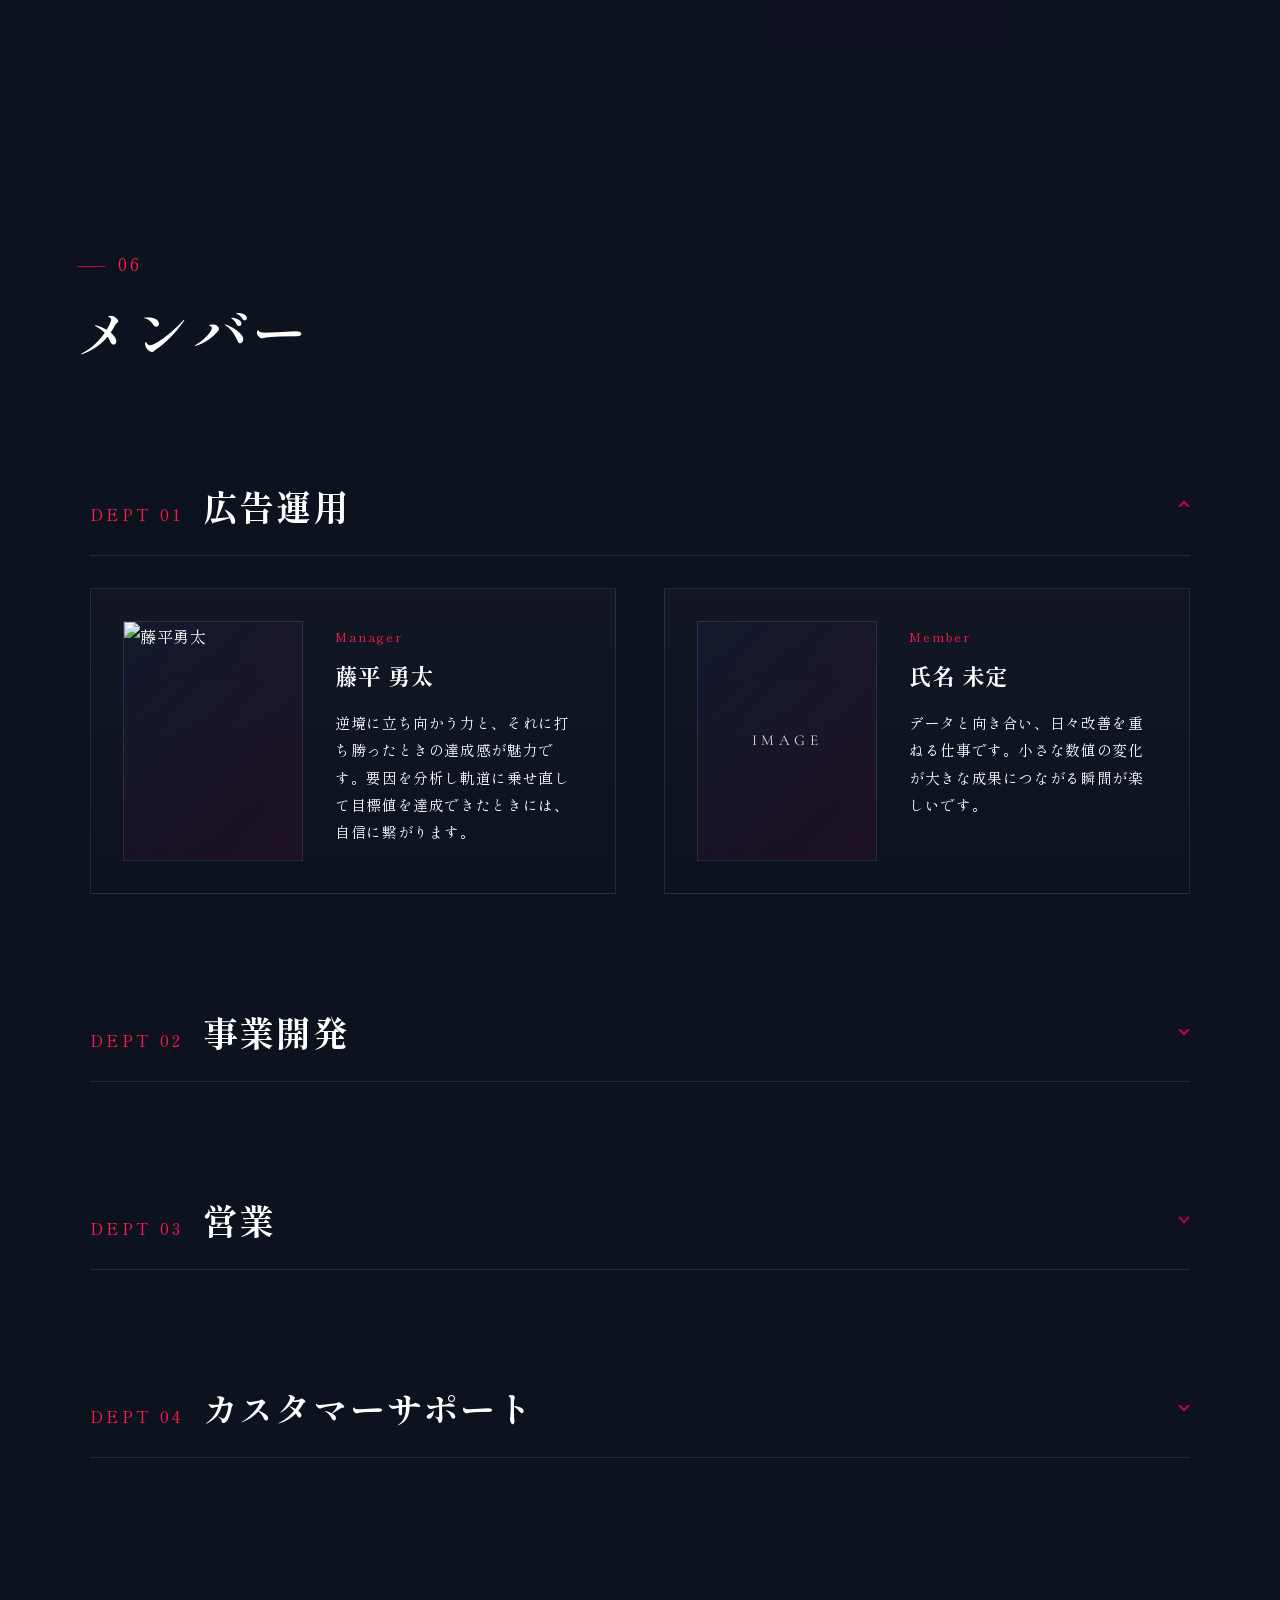
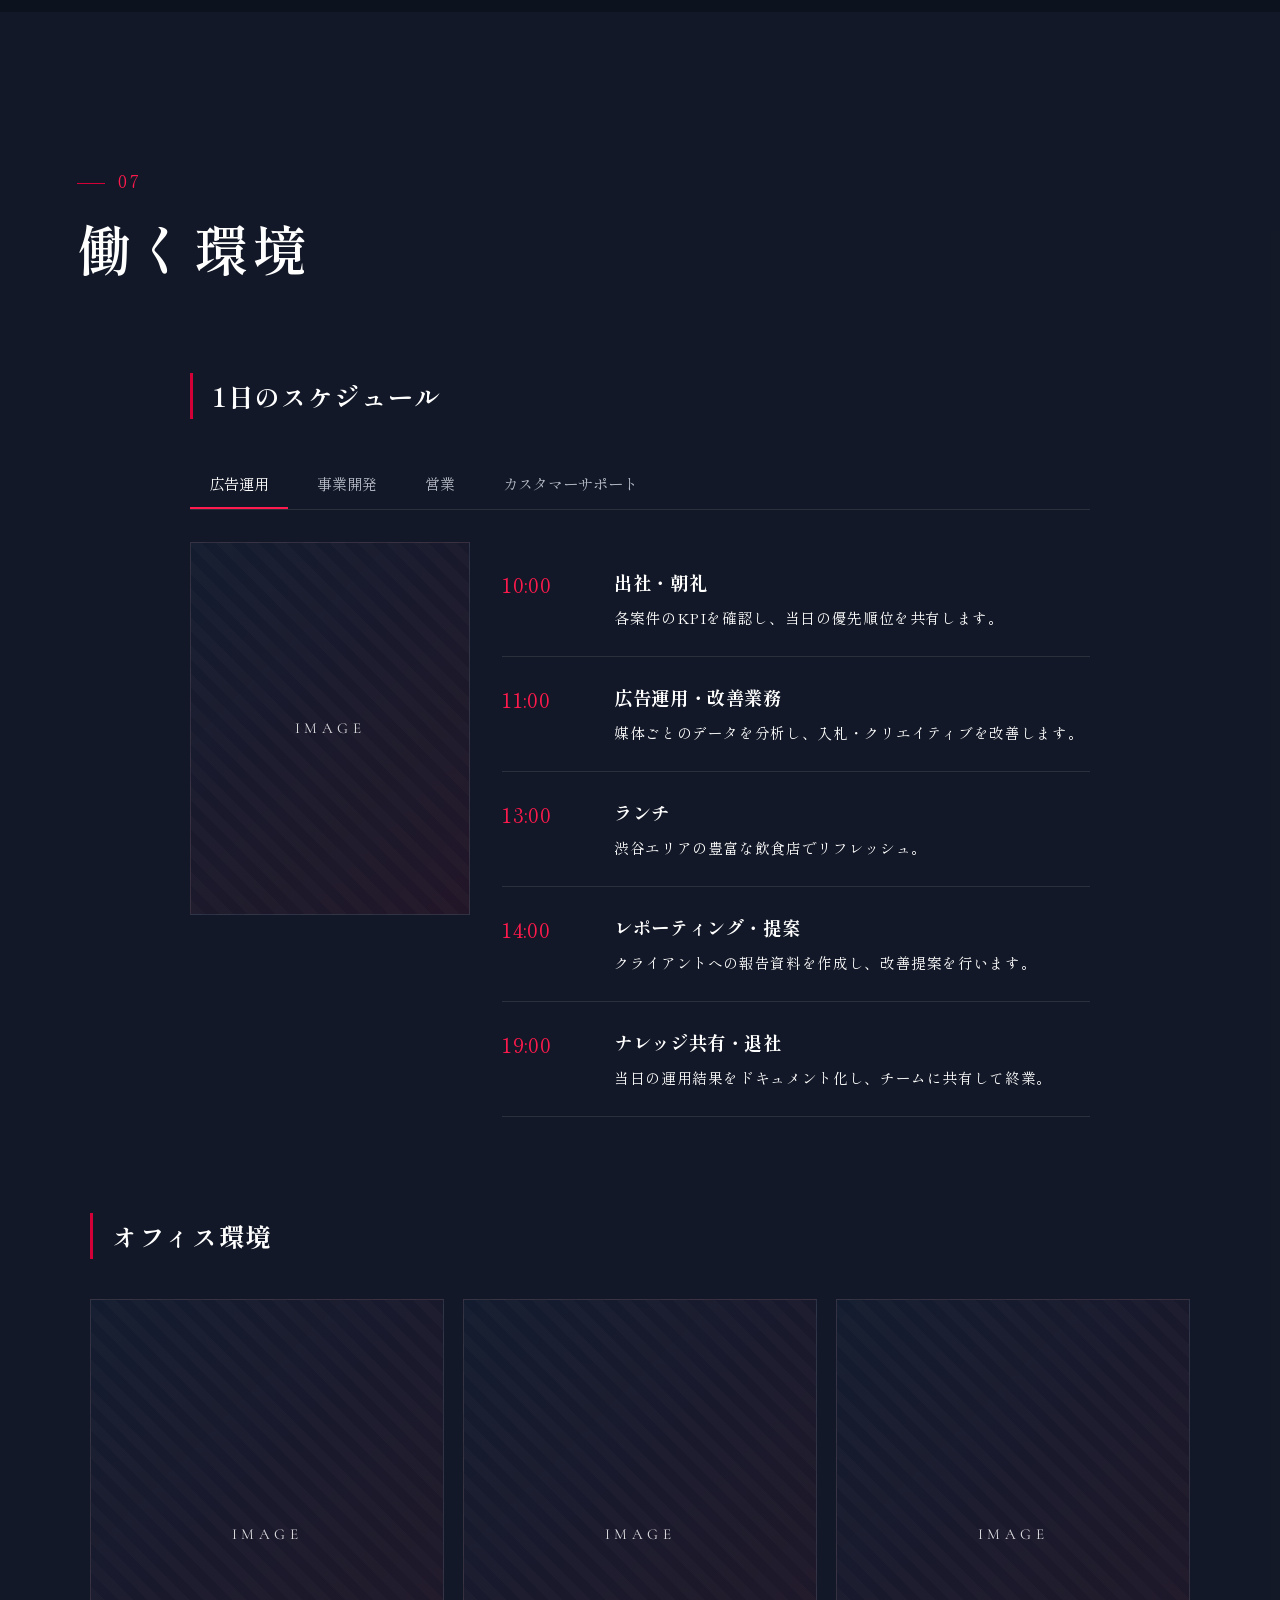
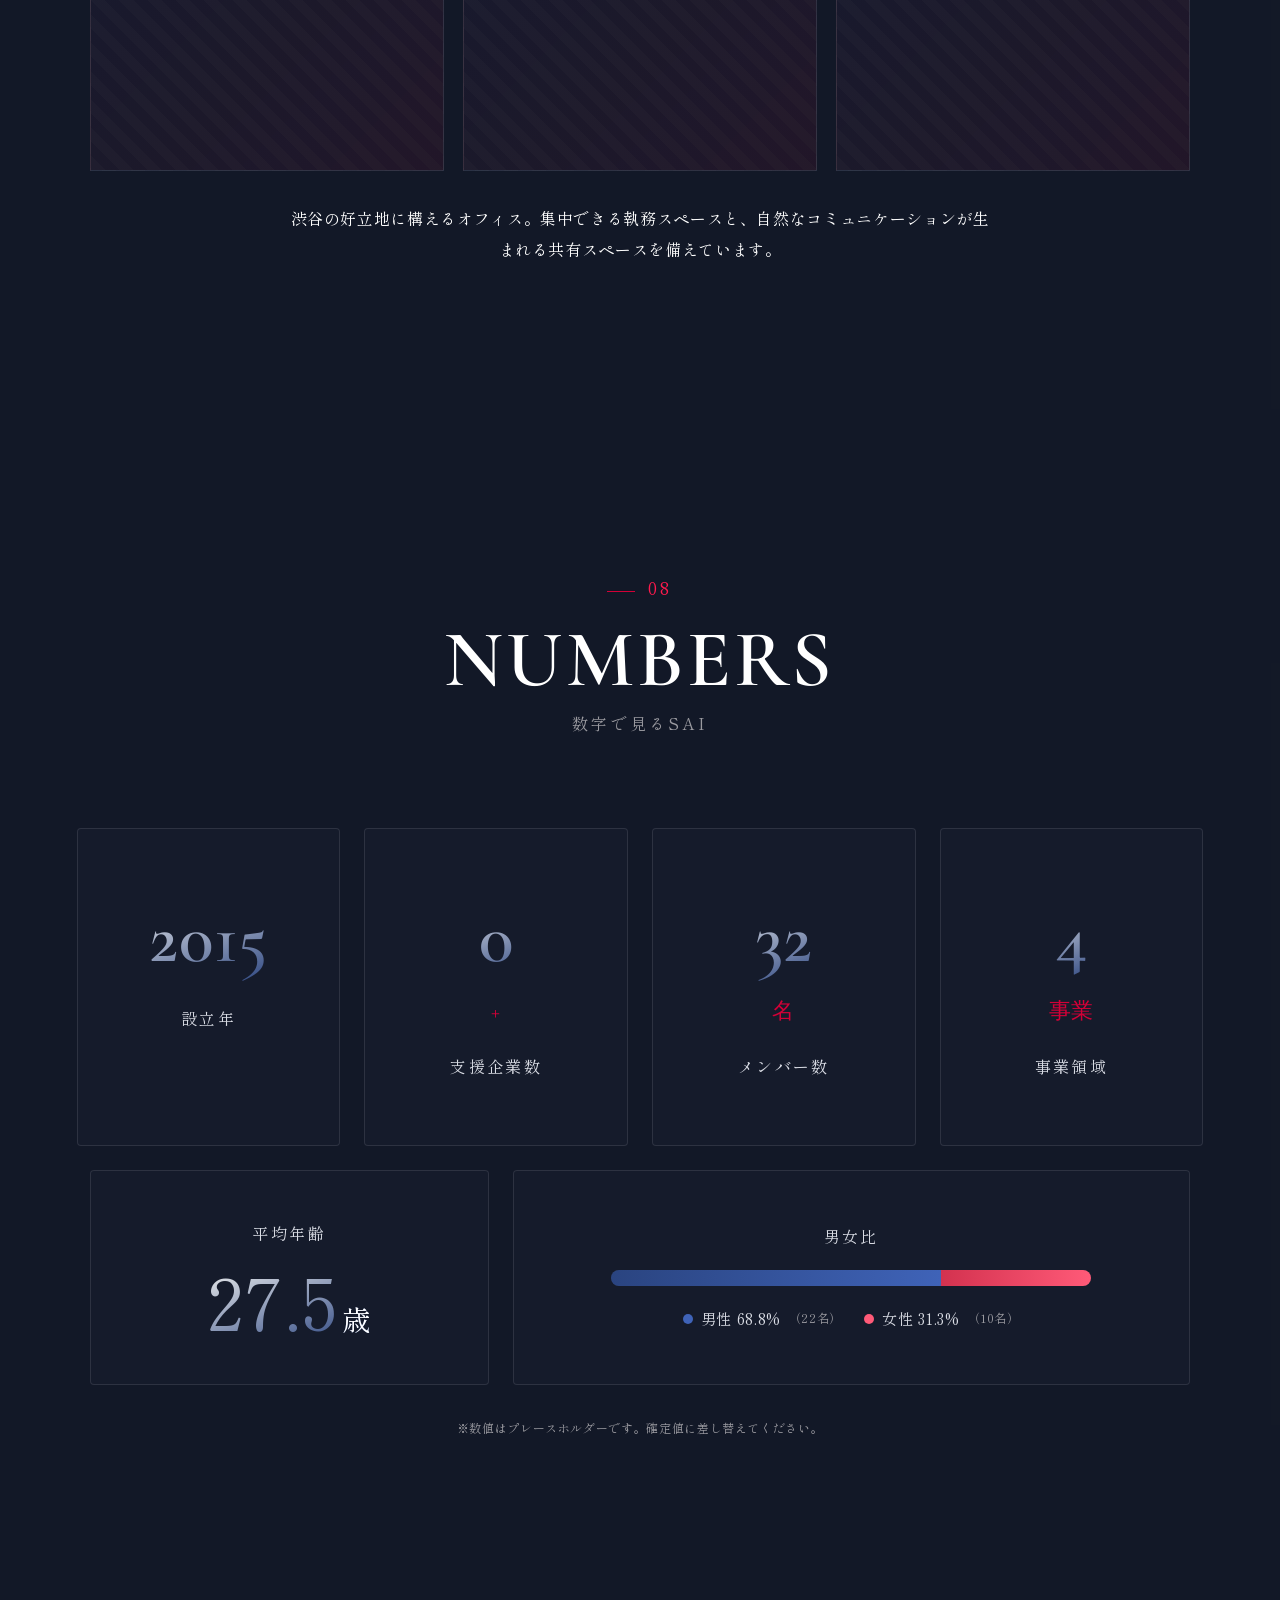
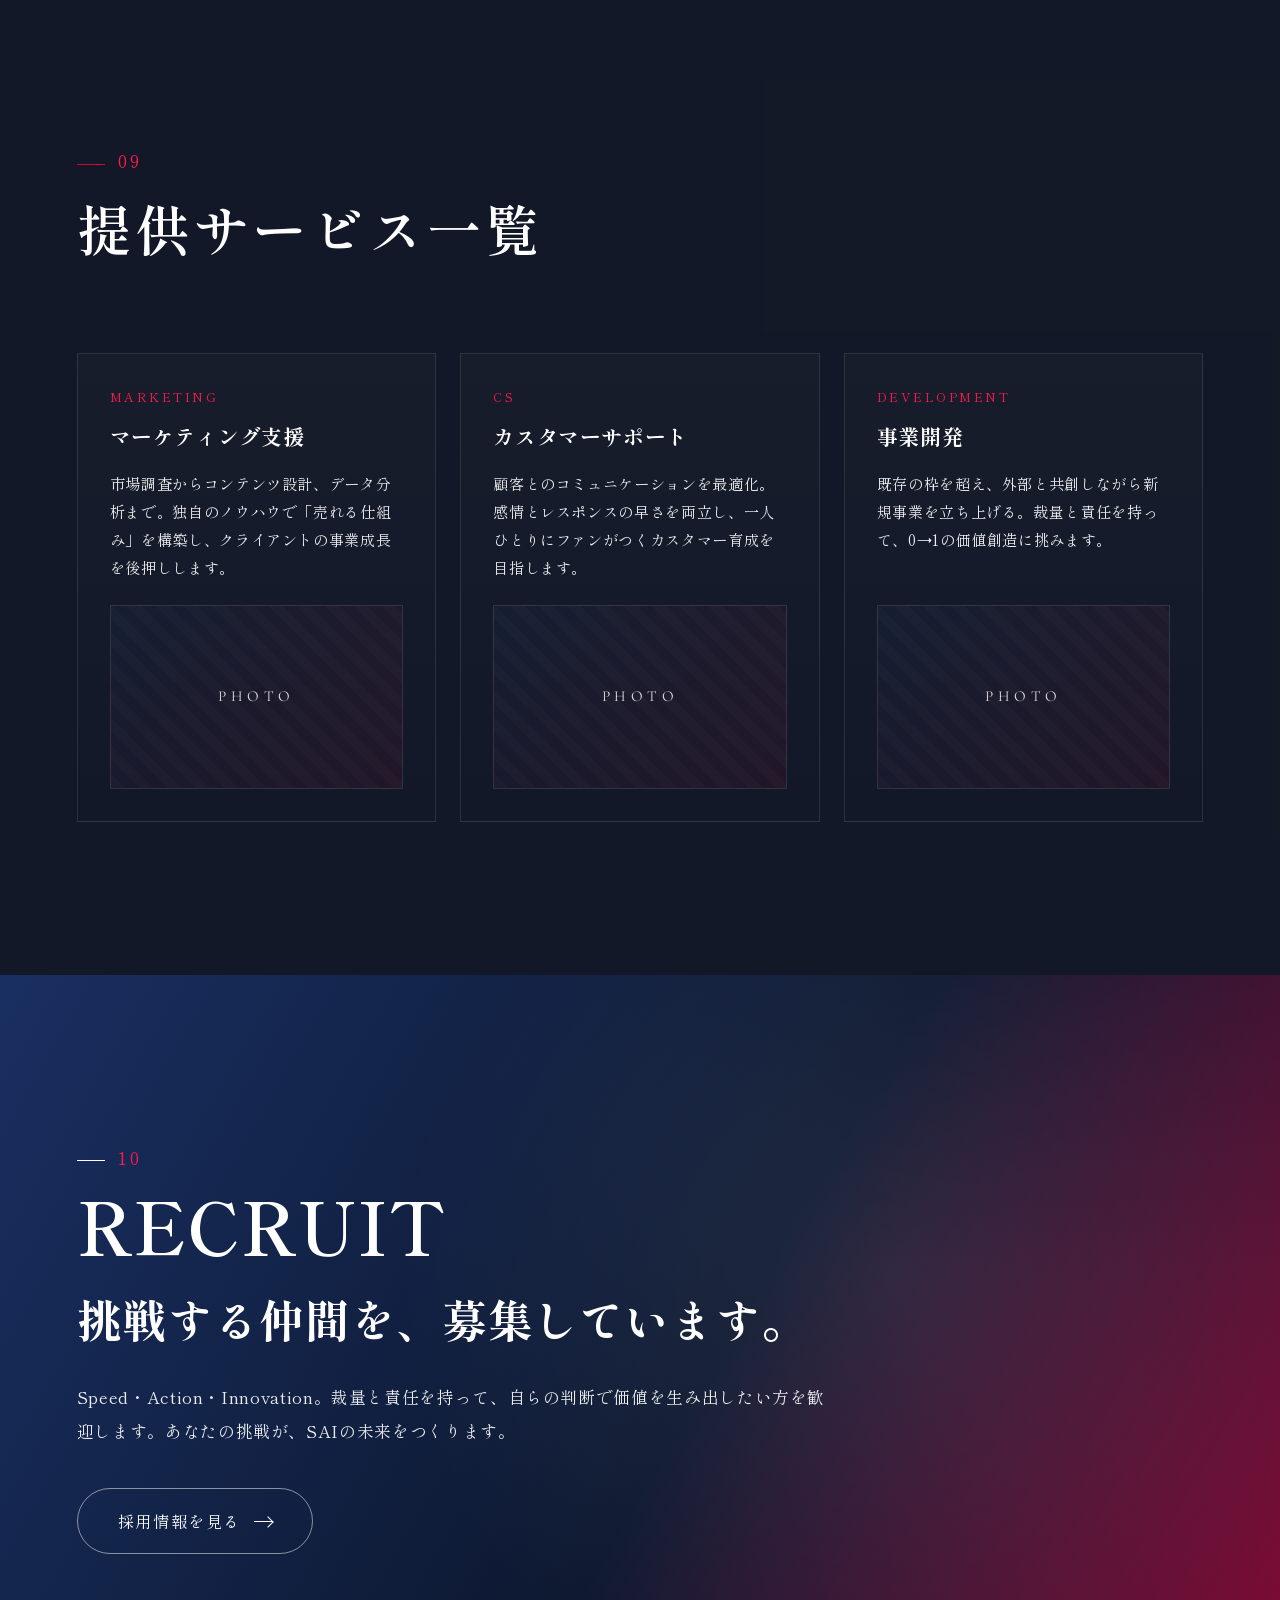
==== commit 653245e9: "Reorder sections, enlarge VISION, add people stats and client list" ====
--- a/index.html
+++ b/index.html
@@ -36,9 +36,9 @@
             <nav class="nav-pc">
         <a href="#philosophy"><span class="nav-num">01</span>企業理念</a>
         <a href="#service"><span class="nav-num">02</span>事業内容</a>
-        <a href="#strength"><span class="nav-num">05</span>強み</a>
-        <a href="#members"><span class="nav-num">07</span>メンバー</a>
-        <a href="#environment"><span class="nav-num">08</span>働く環境</a>
+        <a href="#strength"><span class="nav-num">04</span>強み</a>
+        <a href="#members"><span class="nav-num">06</span>メンバー</a>
+        <a href="#environment"><span class="nav-num">07</span>働く環境</a>
         <a href="#company"><span class="nav-num">11</span>会社概要</a>
     </nav>
     <button class="nav-toggle" id="navToggle" aria-label="メニュー"><span></span><span></span><span></span></button>
@@ -49,13 +49,13 @@
     <nav>
         <a href="#philosophy"><span class="nav-num">01</span>企業理念</a>
         <a href="#service"><span class="nav-num">02</span>事業内容</a>
-        <a href="#service-reel"><span class="nav-num">03</span>提供サービス一覧</a>
-        <a href="#dept-intro"><span class="nav-num">04</span>事業部紹介</a>
-        <a href="#strength"><span class="nav-num">05</span>強み</a>
-        <a href="#message"><span class="nav-num">06</span>代表メッセージ</a>
-        <a href="#members"><span class="nav-num">07</span>メンバー</a>
-        <a href="#environment"><span class="nav-num">08</span>働く環境</a>
-        <a href="#numbers"><span class="nav-num">09</span>数字で見るSAI</a>
+        <a href="#dept-intro"><span class="nav-num">03</span>事業部紹介</a>
+        <a href="#strength"><span class="nav-num">04</span>強み</a>
+        <a href="#message"><span class="nav-num">05</span>代表メッセージ</a>
+        <a href="#members"><span class="nav-num">06</span>メンバー</a>
+        <a href="#environment"><span class="nav-num">07</span>働く環境</a>
+        <a href="#numbers"><span class="nav-num">08</span>数字で見るSAI</a>
+        <a href="#service-reel"><span class="nav-num">09</span>提供サービス一覧</a>
         <a href="#recruit"><span class="nav-num">10</span>採用情報</a>
         <a href="#company"><span class="nav-num">11</span>会社概要</a>
     </nav>
@@ -201,39 +201,10 @@
 </section>
 
 
-<!-- SERVICE REEL：公開サービス一覧（拡張用） -->
-<section class="service-reel" id="service-reel" data-reveal>
-    <div class="sec-head" data-reveal>
-        <span class="sec-num">03</span>
-        <h2 class="sec-en sec-ja-main">提供サービス一覧</h2>
-    </div>
-    <div class="service-reel-grid">
-        <article class="service-reel-card" data-reveal>
-            <div class="service-reel-ph"><span class="ph-label">IMAGE</span></div>
-            <span class="service-reel-tag">MARKETING</span>
-            <h3 class="service-reel-title">マーケティング支援</h3>
-            <p class="service-reel-desc">市場調査からデータ分析まで、<br>売れる仕組みを構築します。</p>
-        </article>
-        <article class="service-reel-card" data-reveal>
-            <div class="service-reel-ph"><span class="ph-label">IMAGE</span></div>
-            <span class="service-reel-tag">CS</span>
-            <h3 class="service-reel-title">カスタマーサポート</h3>
-            <p class="service-reel-desc">顧客との接点を最適化し、<br>ファンを育てるサポートを。</p>
-        </article>
-        <article class="service-reel-card" data-reveal>
-            <div class="service-reel-ph"><span class="ph-label">IMAGE</span></div>
-            <span class="service-reel-tag">DEVELOPMENT</span>
-            <h3 class="service-reel-title">事業開発</h3>
-            <p class="service-reel-desc">0→1の新規事業創造に、<br>裁量を持って挑みます。</p>
-        </article>
-    </div>
-</section>
-
-
 <!-- 事業部紹介 -->
 <section class="dept-intro" id="dept-intro">
     <div class="sec-head" data-reveal>
-        <span class="sec-num">04</span>
+        <span class="sec-num">03</span>
         <h2 class="sec-en sec-ja-main">事業部紹介</h2>
     </div>
     <div class="dept-intro-grid">
@@ -265,7 +236,7 @@
 <!-- 強み -->
 <section class="strength" id="strength">
     <div class="sec-head" data-reveal>
-        <span class="sec-num">05</span>
+        <span class="sec-num">04</span>
         <h2 class="sec-en sec-ja-main">SAIの強み</h2>
     </div>
     <div class="strength-grid">
@@ -299,7 +270,7 @@
 
 <section class="message" id="message">
     <div class="sec-head" data-reveal>
-        <span class="sec-num">06</span>
+        <span class="sec-num">05</span>
         <h2 class="sec-en sec-ja-main">代表メッセージ</h2>
     </div>
     <div class="message-inner">
@@ -320,7 +291,7 @@
 
 <section class="members" id="members">
     <div class="sec-head" data-reveal>
-        <span class="sec-num">07</span>
+        <span class="sec-num">06</span>
         <h2 class="sec-en sec-ja-main">メンバー</h2>
     </div>
 
@@ -437,7 +408,7 @@
 <!-- 働く環境 -->
 <section class="environment" id="environment">
     <div class="sec-head" data-reveal>
-        <span class="sec-num">08</span>
+        <span class="sec-num">07</span>
         <h2 class="sec-en sec-ja-main">働く環境</h2>
     </div>
 
@@ -508,7 +479,7 @@
 
 <section class="numbers" id="numbers">
     <div class="sec-head" data-reveal>
-        <span class="sec-num">09</span>
+        <span class="sec-num">08</span>
         <h2 class="sec-en">NUMBERS</h2>
         <p class="sec-ja">数字で見るSAI</p>
     </div>
@@ -530,8 +501,56 @@
             <span class="num-label">事業領域</span>
         </div>
     </div>
+
+    <div class="num-people" data-reveal>
+        <div class="num-people-item">
+            <span class="num-people-label">平均年齢</span>
+            <span class="num-people-val">27.5<span class="num-people-unit">歳</span></span>
+        </div>
+        <div class="num-people-item num-gender">
+            <span class="num-people-label">男女比</span>
+            <div class="gender-bar">
+                <span class="gender-seg gender-male" style="width:68.8%"></span>
+                <span class="gender-seg gender-female" style="width:31.3%"></span>
+            </div>
+            <div class="gender-legend">
+                <span><i class="gender-dot male"></i>男性 68.8%<small>（22名）</small></span>
+                <span><i class="gender-dot female"></i>女性 31.3%<small>（10名）</small></span>
+            </div>
+        </div>
+    </div>
+
     <p class="num-note" data-reveal>※数値はプレースホルダーです。確定値に差し替えてください。</p>
 </section>
+
+<!-- SERVICE REEL：提供サービス一覧（説明文＋写真スロット） -->
+<section class="service-reel" id="service-reel" data-reveal>
+    <div class="sec-head" data-reveal>
+        <span class="sec-num">09</span>
+        <h2 class="sec-en sec-ja-main">提供サービス一覧</h2>
+    </div>
+    <div class="service-reel-grid">
+        <article class="service-reel-card" data-reveal>
+            <span class="service-reel-tag">MARKETING</span>
+            <h3 class="service-reel-title">マーケティング支援</h3>
+            <p class="service-reel-desc">市場調査からコンテンツ設計、データ分析まで。独自のノウハウで「売れる仕組み」を構築し、クライアントの事業成長を後押しします。</p>
+            <div class="service-reel-photo"><span class="ph-label">PHOTO</span></div>
+        </article>
+        <article class="service-reel-card" data-reveal>
+            <span class="service-reel-tag">CS</span>
+            <h3 class="service-reel-title">カスタマーサポート</h3>
+            <p class="service-reel-desc">顧客とのコミュニケーションを最適化。感情とレスポンスの早さを両立し、一人ひとりにファンがつくカスタマー育成を目指します。</p>
+            <div class="service-reel-photo"><span class="ph-label">PHOTO</span></div>
+        </article>
+        <article class="service-reel-card" data-reveal>
+            <span class="service-reel-tag">DEVELOPMENT</span>
+            <h3 class="service-reel-title">事業開発</h3>
+            <p class="service-reel-desc">既存の枠を超え、外部と共創しながら新規事業を立ち上げる。裁量と責任を持って、0→1の価値創造に挑みます。</p>
+            <div class="service-reel-photo"><span class="ph-label">PHOTO</span></div>
+        </article>
+    </div>
+</section>
+
 
 <section class="recruit" id="recruit">
     <div class="recruit-bg"></div>
@@ -566,7 +585,14 @@
         <div><dt>代表者</dt><dd>代表取締役　月坂 浄</dd></div>
         <div><dt>事業内容</dt><dd>イーラーニング教材・オンラインスクールの企画／ネットマーケティング戦略の立案／クリエイティブ制作／広告代理業／カスタマーサービス</dd></div>
         <div><dt>従業員数</dt><dd>32名</dd></div>
-        <div><dt>取引先企業</dt><dd>ソネット・メディア・トレーディング株式会社／株式会社サイバーエージェント／株式会社Gunosy／LINEヤフー株式会社／Facebook Japan株式会社／Google合同会社</dd></div>
+        <div><dt>取引先企業</dt><dd><ul class="client-list">
+            <li>ソネット・メディア・トレーディング株式会社</li>
+            <li>株式会社サイバーエージェント</li>
+            <li>株式会社Gunosy</li>
+            <li>LINEヤフー株式会社</li>
+            <li>Facebook Japan株式会社</li>
+            <li>Google合同会社</li>
+        </ul></dd></div>
     </dl>
 </section>
 
--- a/style.css
+++ b/style.css
@@ -1245,3 +1245,109 @@
 .phil-block:not(.vision-block) .phil-mini p {
     font-size: 1rem !important;
 }
+
+/* ============================================================
+   要件9：VISION 3項目をPC/モニターで拡大（1行表示は維持）
+   ブロック幅を広げて列を太くし、フォント上限を引き上げる。
+   携帯（901px未満）は従来どおり（別ルールで指定済み）。
+   ============================================================ */
+@media (min-width: 901px) {
+    .vision-block { max-width: 1200px !important; }
+    .vision-block .phil-mini p {
+        font-size: clamp(0.55rem, 1.04vw, 1rem) !important;
+    }
+    .vision-block .phil-mini h4 { font-size: 1.5rem !important; }
+}
+
+/* ============================================================
+   要件10：提供サービス一覧 — 説明文の下に写真スロット
+   ============================================================ */
+.service-reel-photo {
+    margin-top: 1.5rem;
+    aspect-ratio: 16 / 10;
+    border: 1px solid var(--line);
+    background:
+        repeating-linear-gradient(45deg, rgba(255,255,255,0.015) 0 10px, transparent 10px 20px),
+        linear-gradient(135deg, rgba(25,47,97,0.15), rgba(211,0,55,0.08));
+    display: flex; align-items: center; justify-content: center;
+}
+.service-reel-card { display: flex; flex-direction: column; }
+.service-reel-desc { flex: 1 1 auto; }
+
+/* ============================================================
+   要件11：数字で見るSAI — 平均年齢・男女比（%表示）
+   ============================================================ */
+.num-people {
+    max-width: 1100px;
+    margin: 1.5rem auto 0;
+    display: grid;
+    grid-template-columns: 1fr 1.7fr;
+    gap: 1.5rem;
+}
+.num-people-item {
+    background: var(--black-2);
+    border: 1px solid var(--line);
+    border-radius: 4px;
+    padding: clamp(2rem, 4vw, 3rem) clamp(1.5rem, 3vw, 2.5rem);
+    display: flex; flex-direction: column; gap: 1rem;
+    align-items: center; justify-content: center; text-align: center;
+}
+.num-people-label {
+    font-family: var(--mincho); font-size: 1rem;
+    color: #DADDE5; letter-spacing: 0.15em;
+}
+.num-people-val {
+    font-family: var(--display);
+    font-size: clamp(2.6rem, 6vw, 4.5rem); line-height: 1;
+    background: linear-gradient(160deg, var(--ink), var(--navy-light));
+    -webkit-background-clip: text; background-clip: text; color: transparent;
+}
+.num-people-unit {
+    font-size: 0.4em; margin-left: 0.15em;
+    -webkit-text-fill-color: #FFFFFF; color: #FFFFFF;
+}
+.num-gender { gap: 1.2rem; }
+.gender-bar {
+    display: flex; width: 100%; max-width: 480px;
+    height: 16px; border-radius: 8px; overflow: hidden;
+    background: rgba(255,255,255,0.06);
+}
+.gender-seg { height: 100%; }
+.gender-male   { background: linear-gradient(90deg, var(--navy-light), #3F63B8); }
+.gender-female { background: linear-gradient(90deg, #D3324F, #FF5A78); }
+.gender-legend {
+    display: flex; flex-wrap: wrap; justify-content: center;
+    gap: 1.4rem; font-size: 0.95rem; color: #DADDE5;
+}
+.gender-legend span { display: inline-flex; align-items: center; gap: 0.5rem; }
+.gender-legend small { color: var(--ink-dim); font-size: 0.8em; }
+.gender-dot { width: 10px; height: 10px; border-radius: 50%; display: inline-block; }
+.gender-dot.male   { background: #3F63B8; }
+.gender-dot.female { background: #FF5A78; }
+
+/* ============================================================
+   要件12：取引先企業を縦に順番で表示
+   ============================================================ */
+.client-list {
+    list-style: none; margin: 0; padding: 0;
+    display: flex; flex-direction: column; gap: 0.55rem;
+}
+.client-list li {
+    position: relative; padding-left: 1.1rem; line-height: 1.6;
+}
+.client-list li::before {
+    content: ''; position: absolute; left: 0; top: 0.62em;
+    width: 5px; height: 5px; border-radius: 50%; background: var(--red);
+}
+
+/* 要件11/12 レスポンシブ */
+@media (max-width: 768px) {
+    .num-people { grid-template-columns: 1fr; gap: 1.2rem; }
+    .gender-legend { font-size: 0.85rem; gap: 1rem; }
+}
+
+/* 要件13：VALUE(6つの価値観)の3列が1024px付近で横はみ出しする不具合を修正
+   （列を minmax(0,1fr) で1/3に固定。901px以下は既存の1カラム） */
+@media (min-width: 901px) {
+    .value-grid-6 { grid-template-columns: repeat(3, minmax(0, 1fr)); }
+}
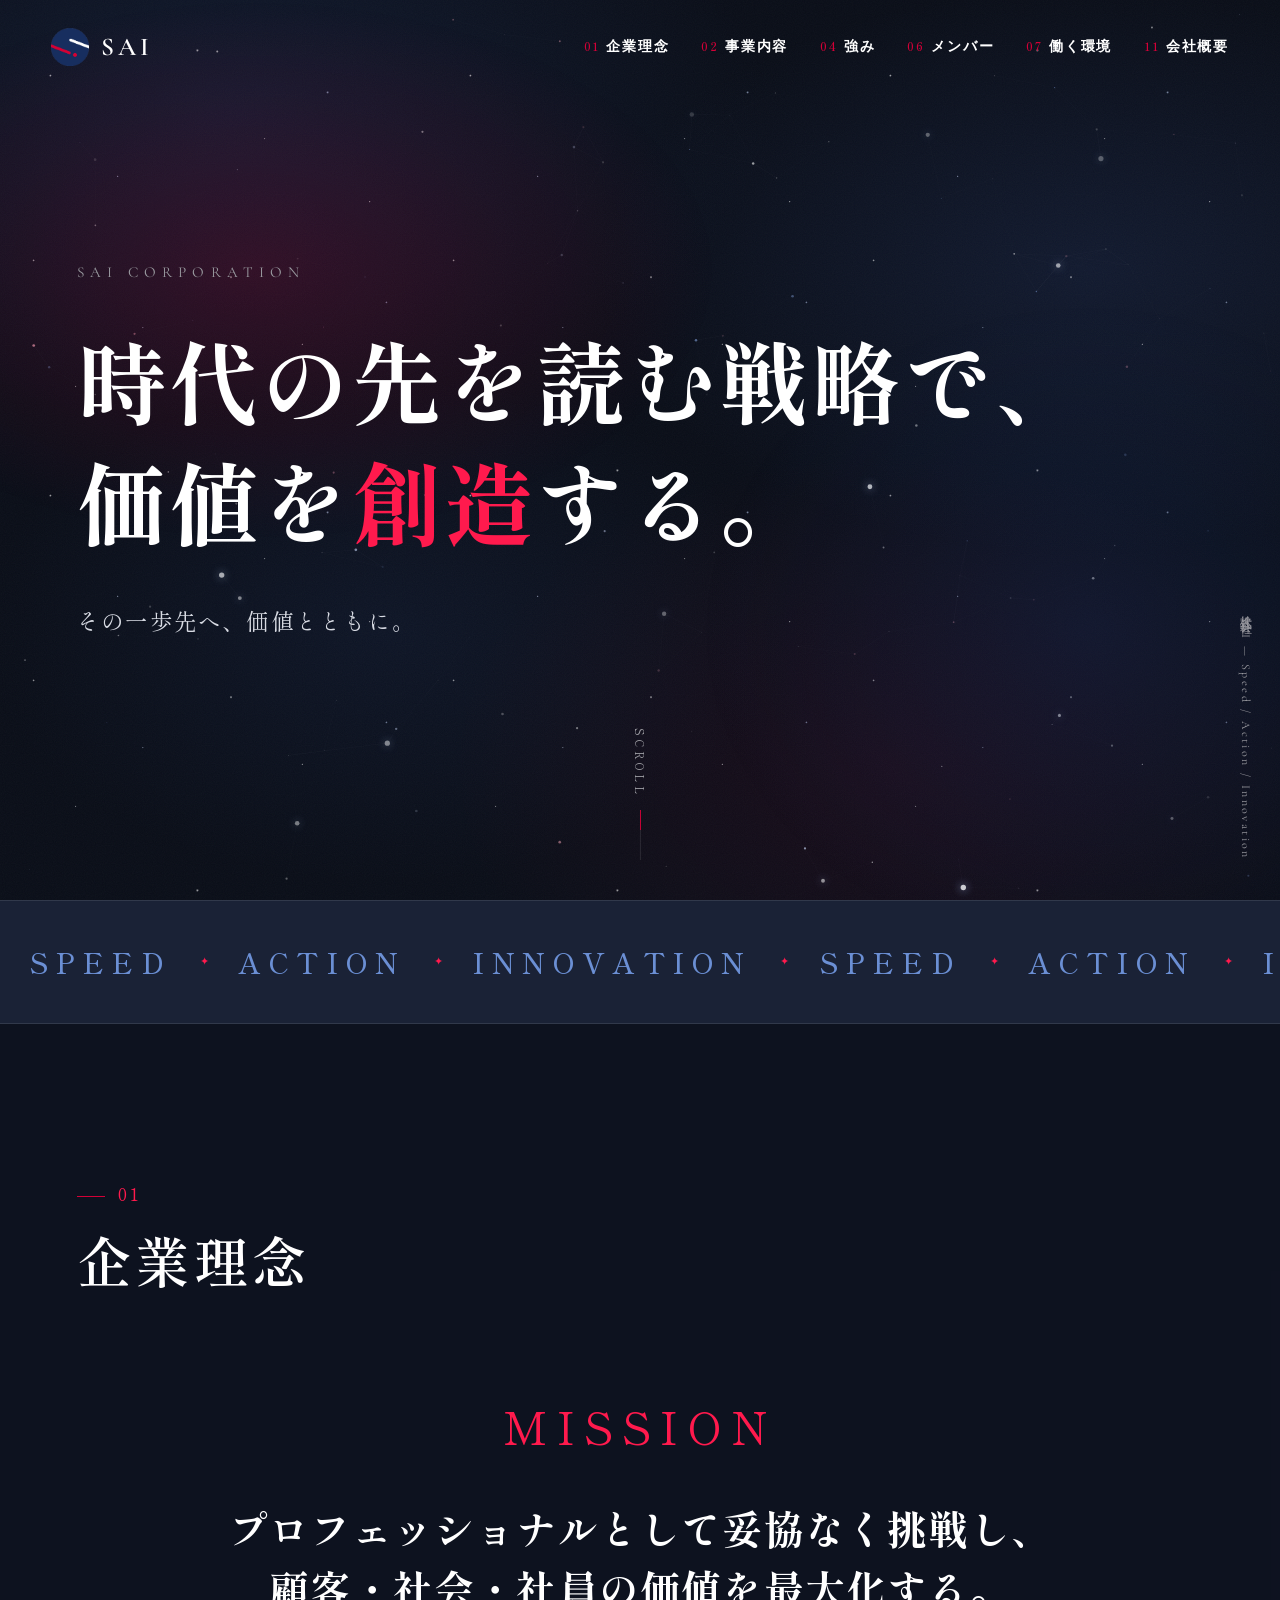
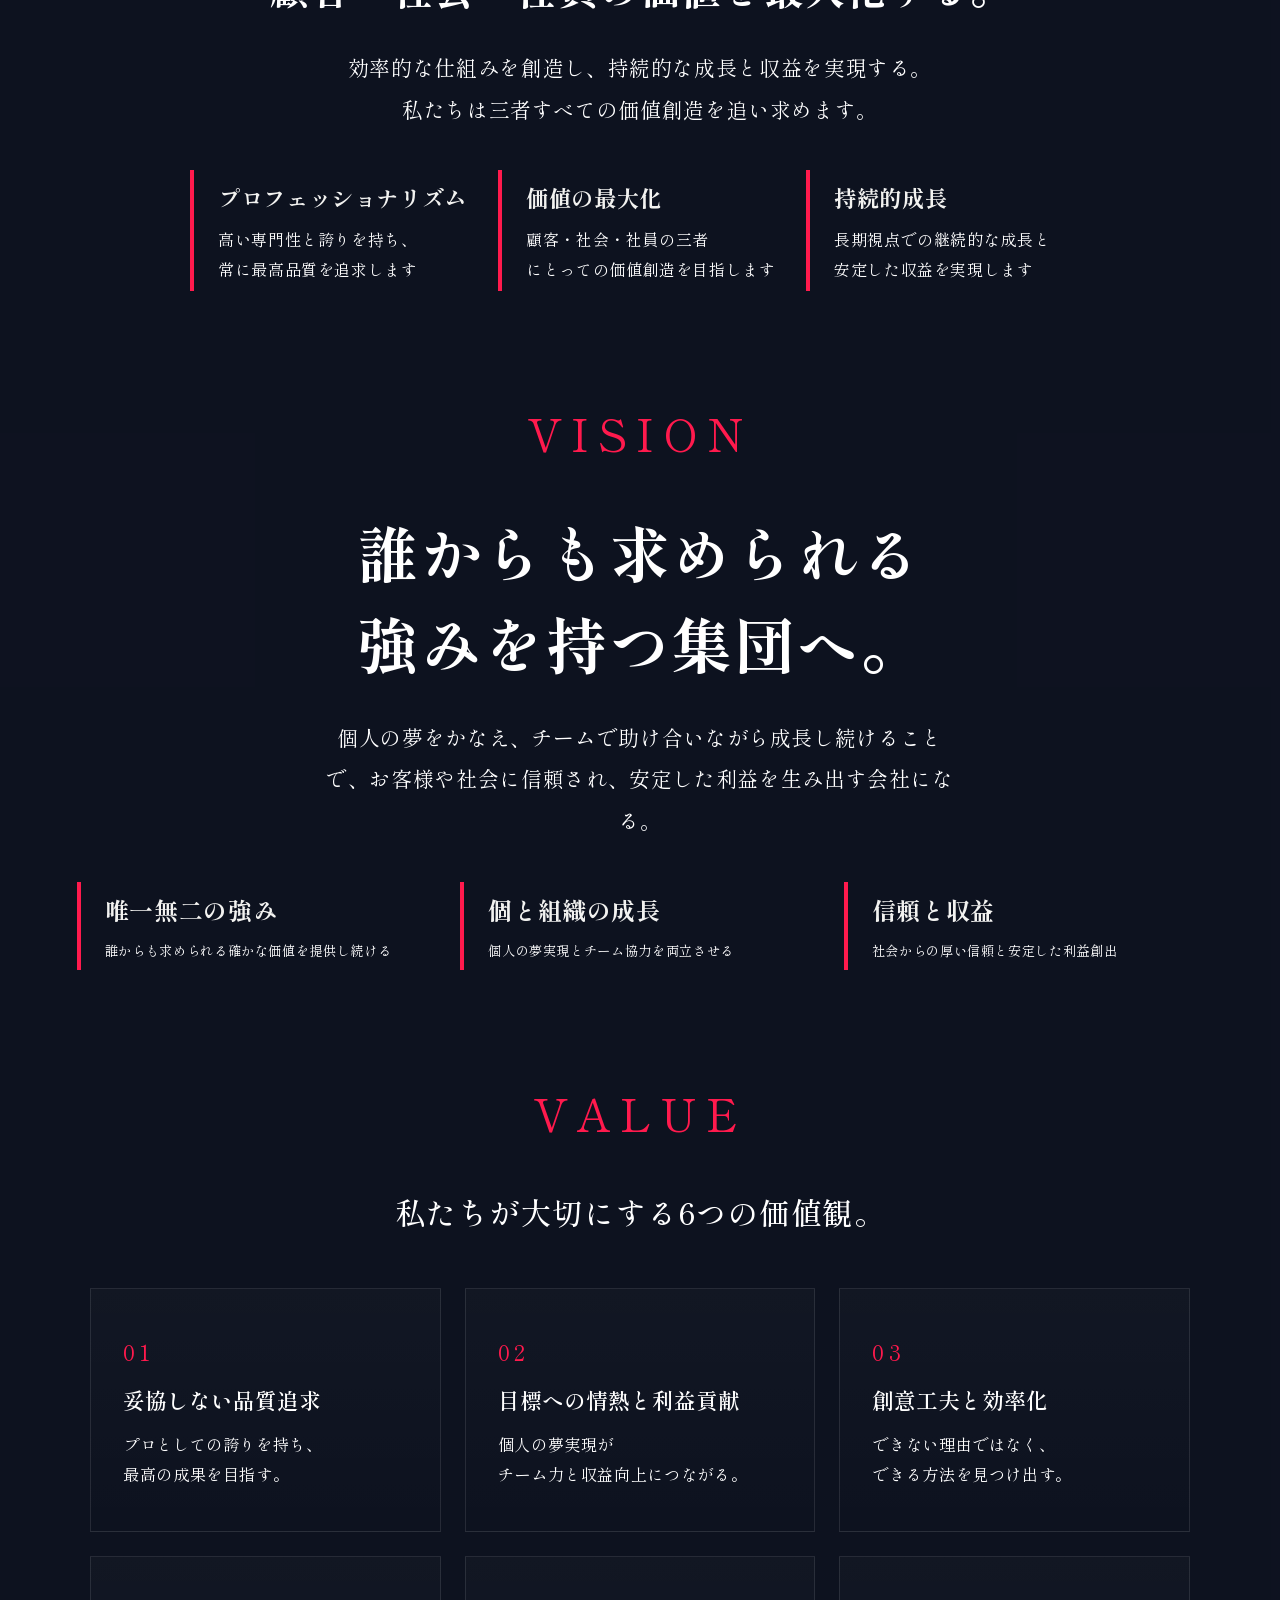
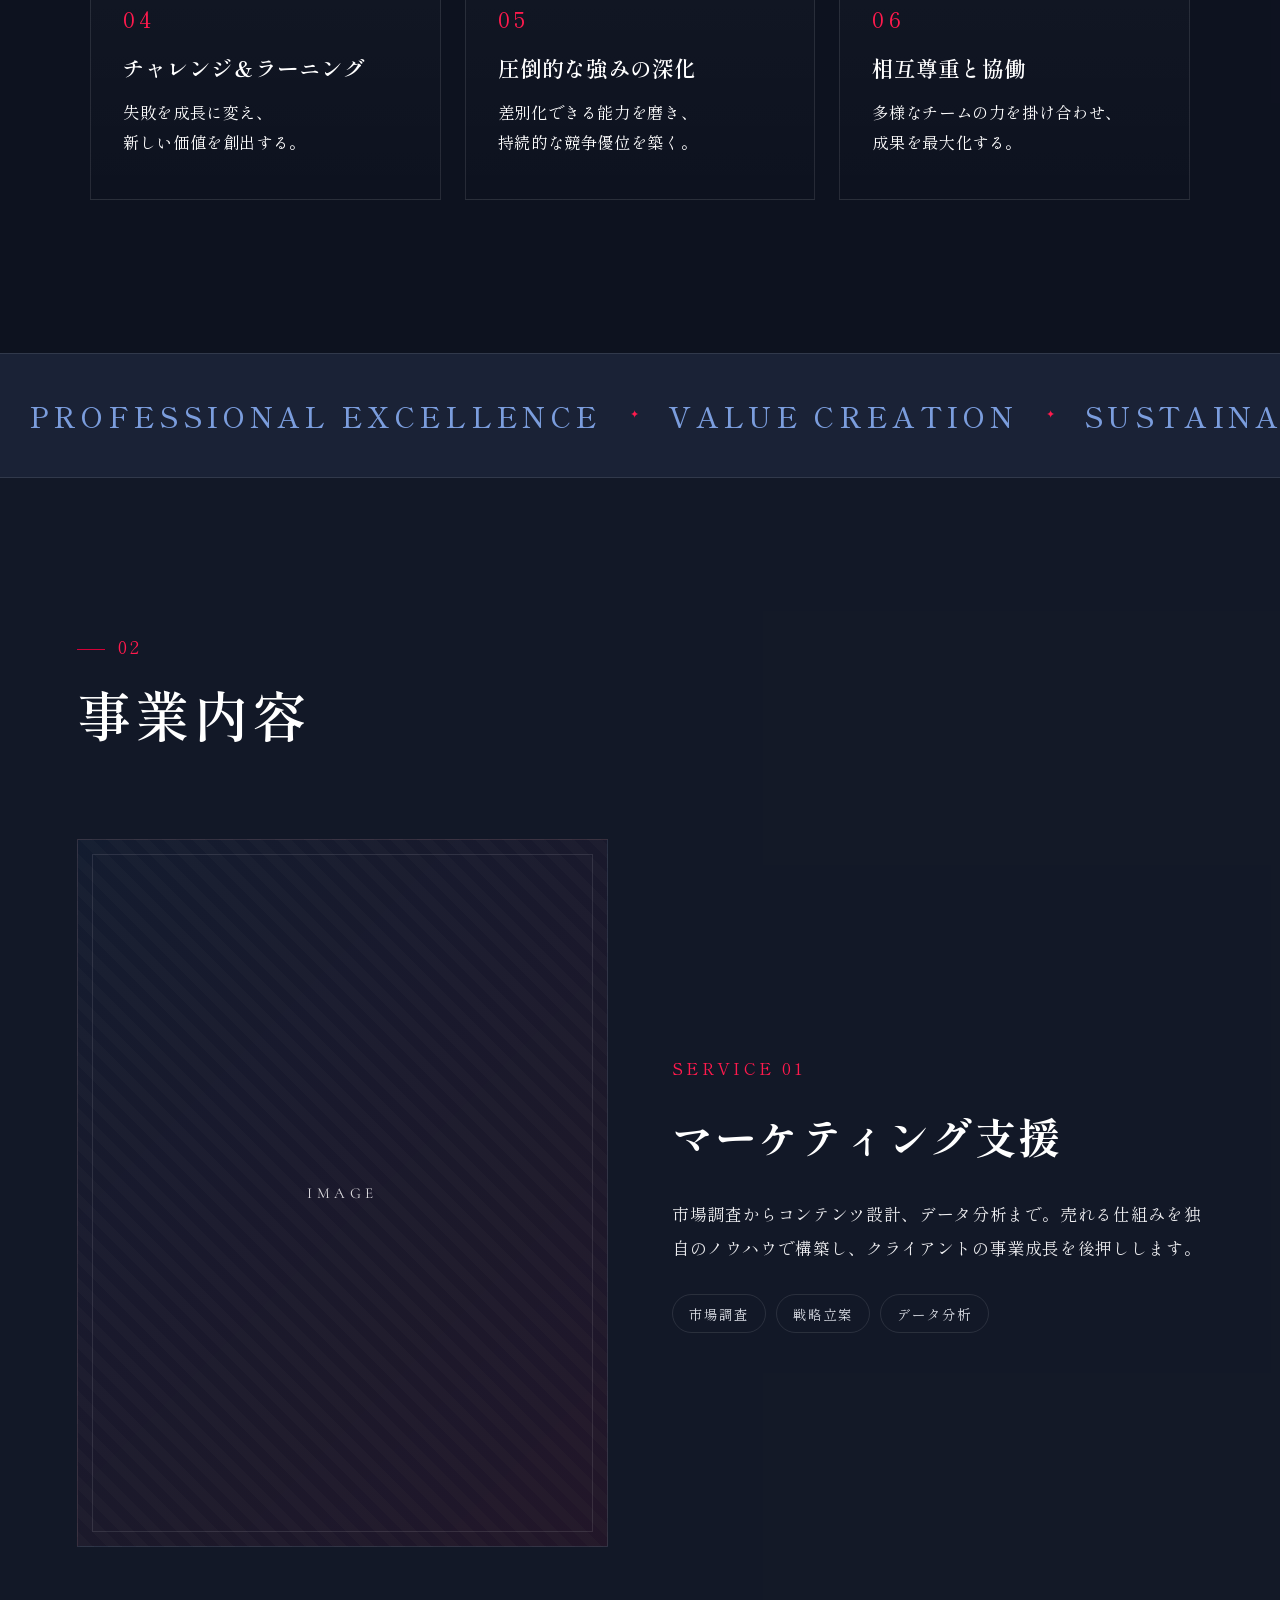
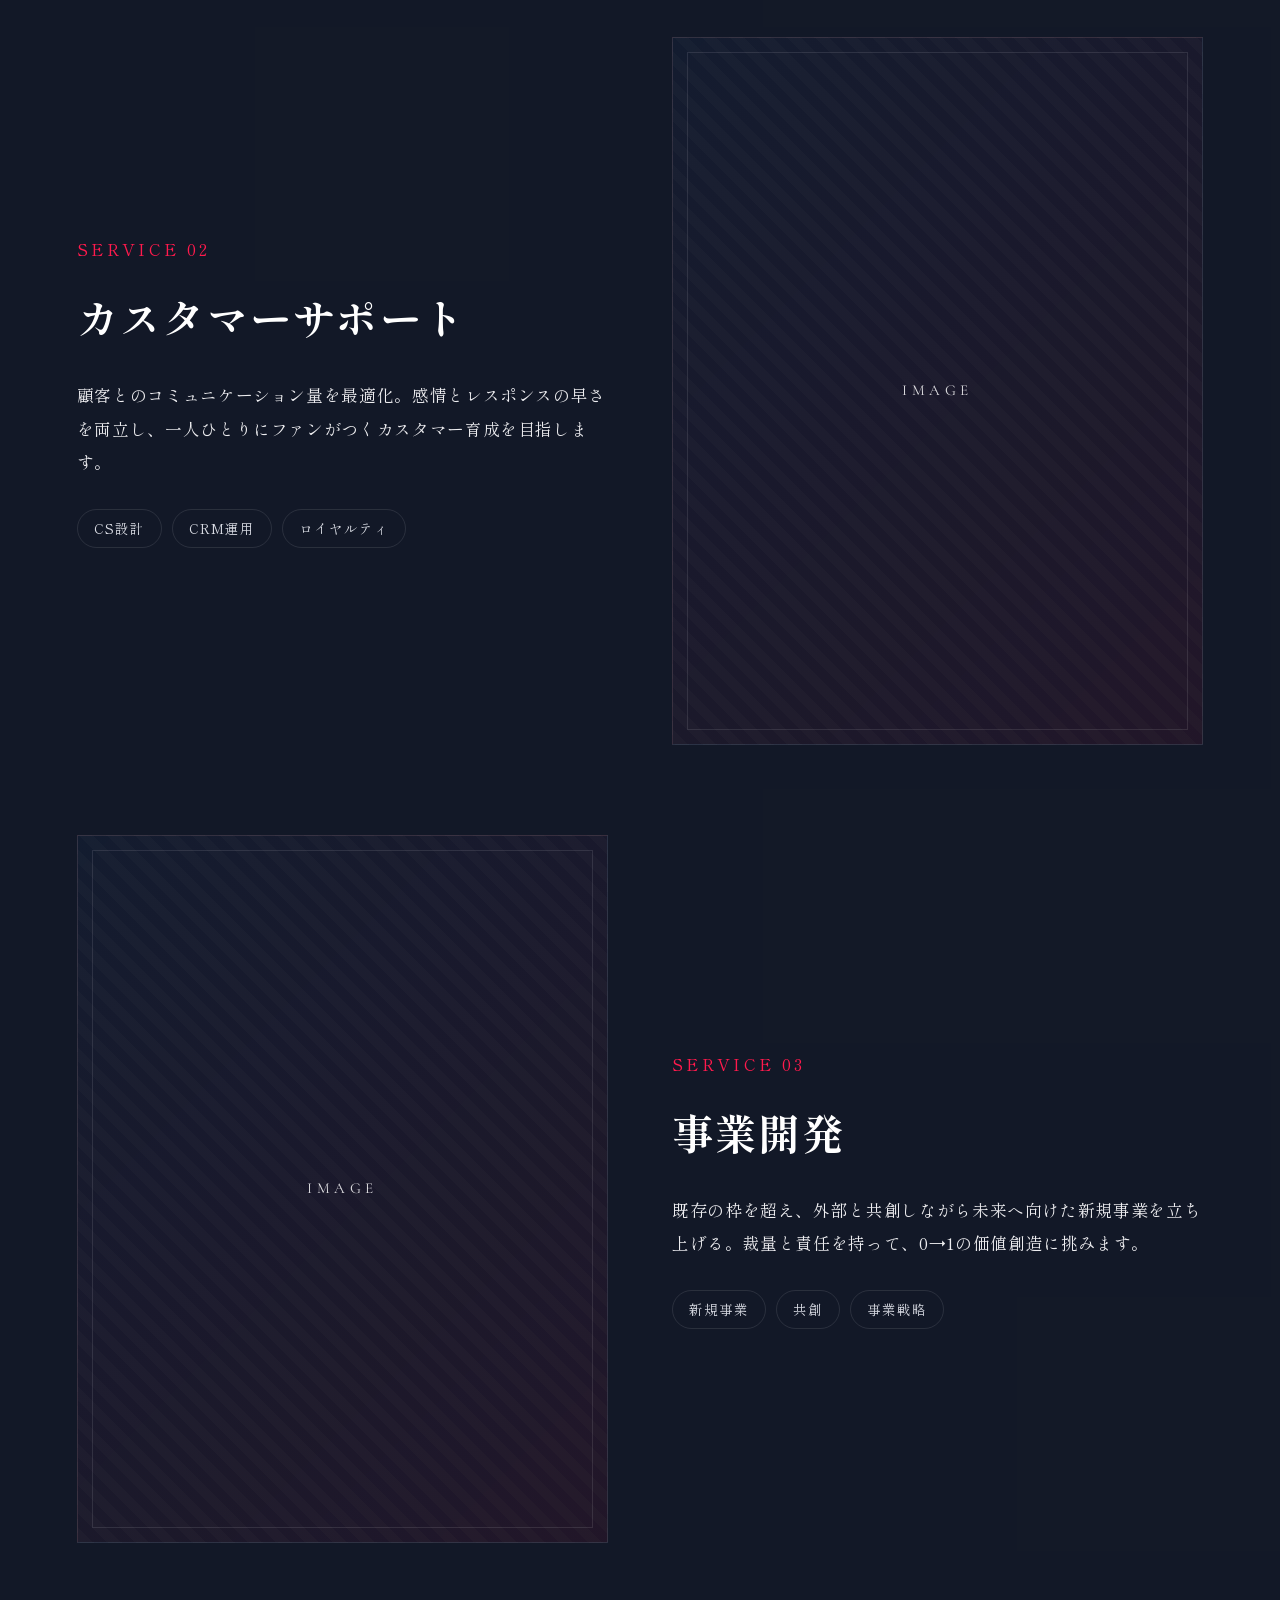
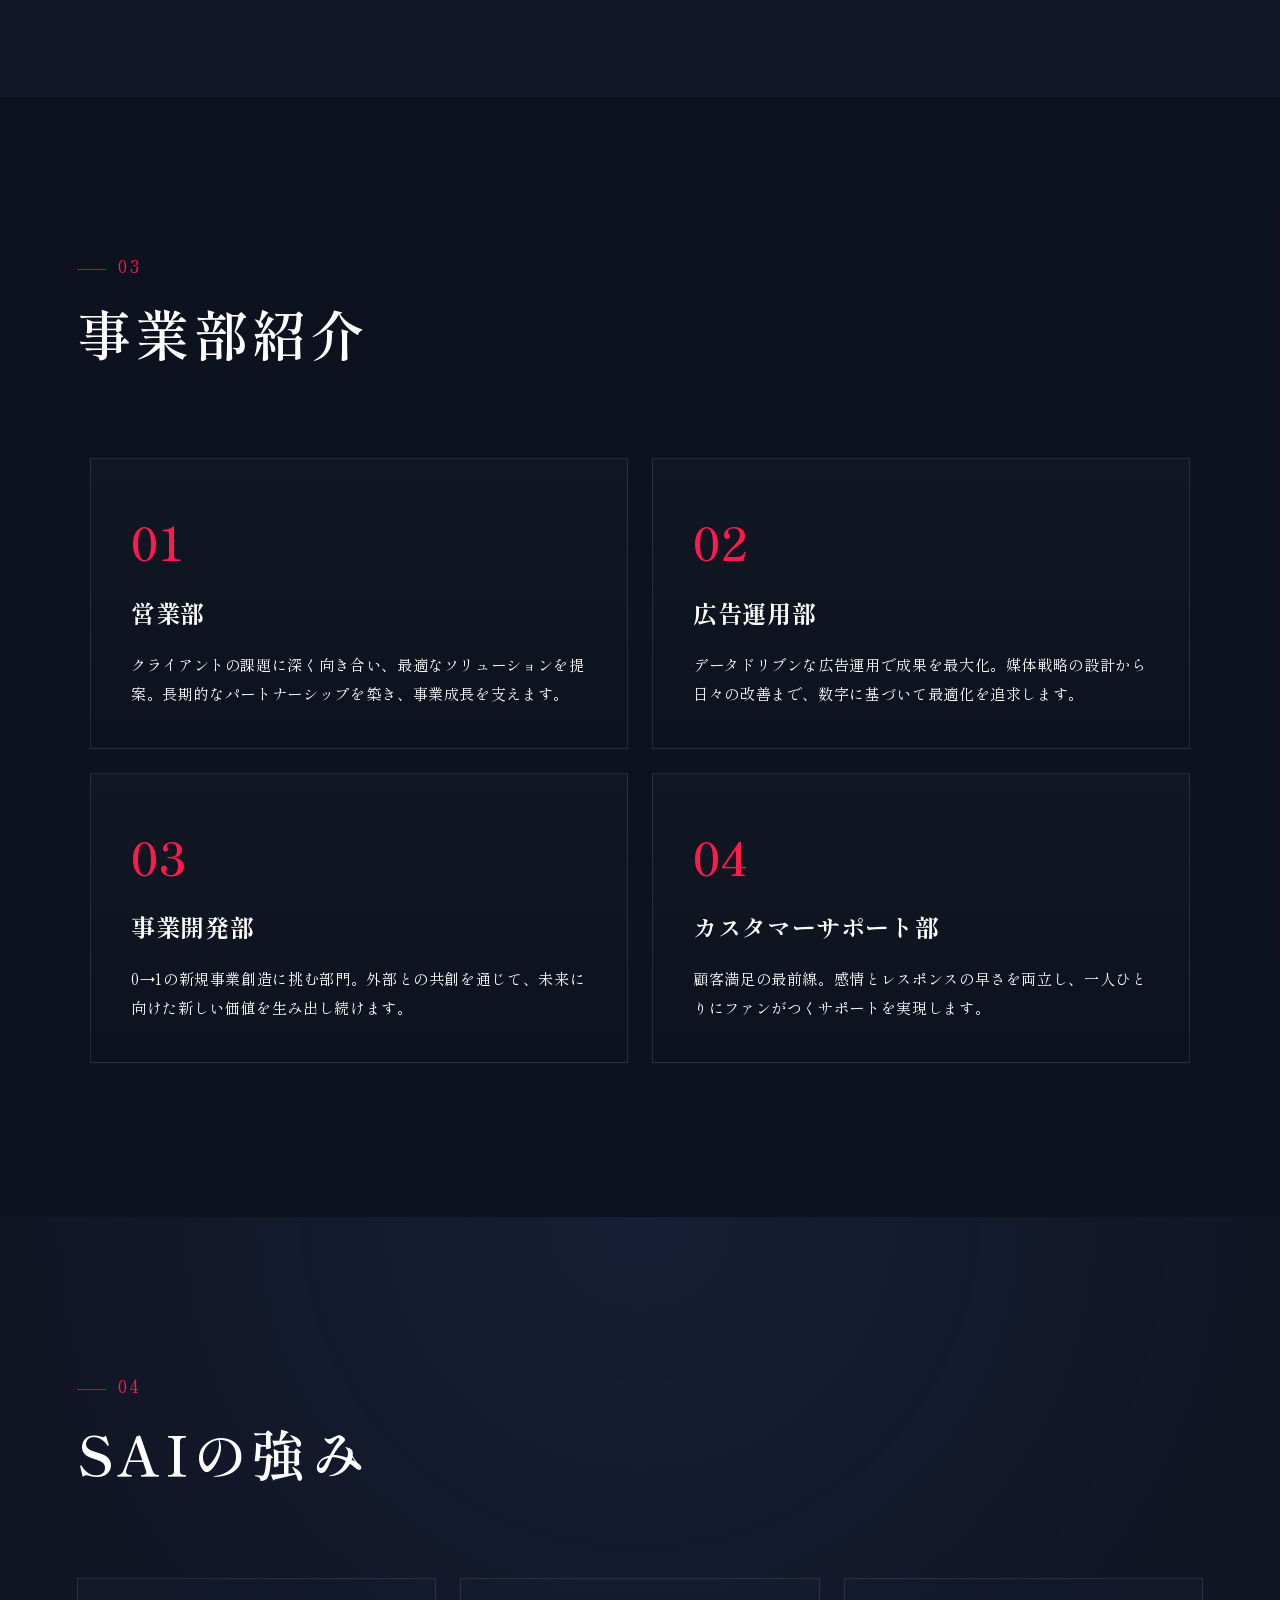
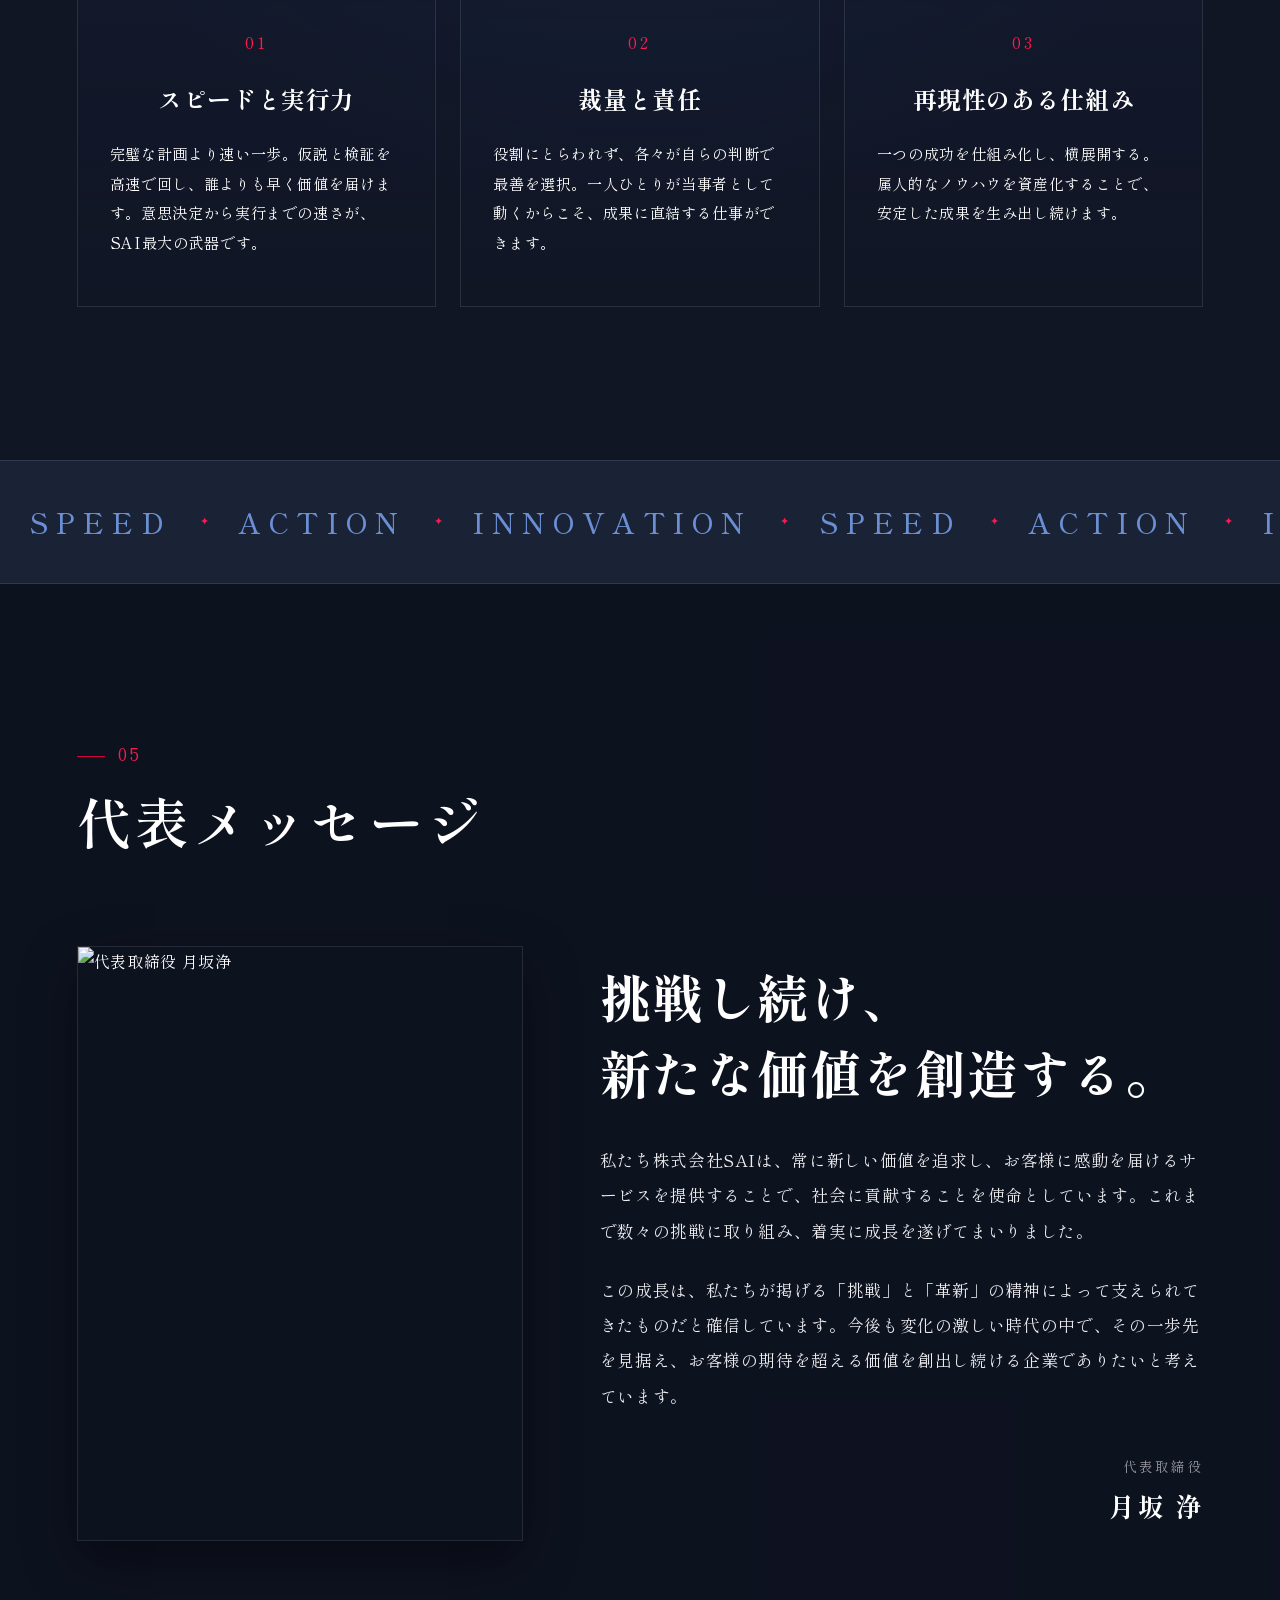
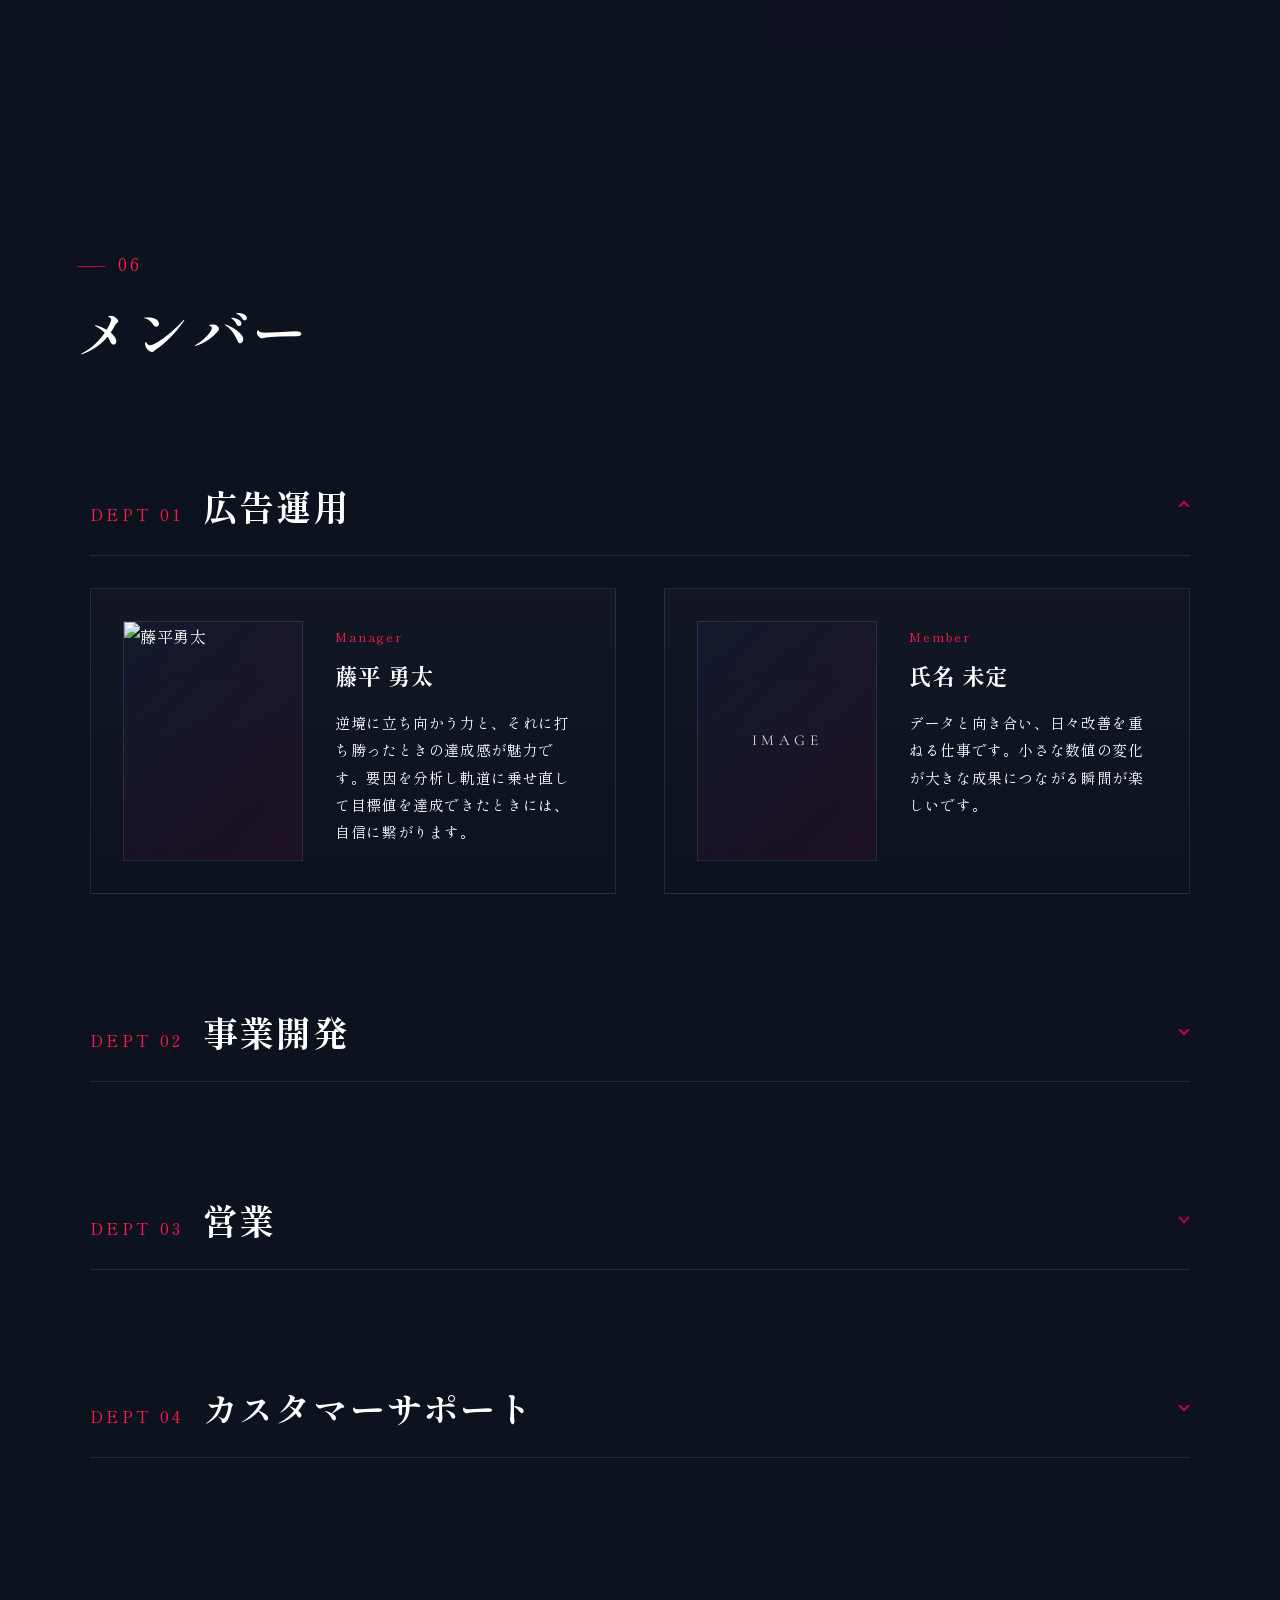
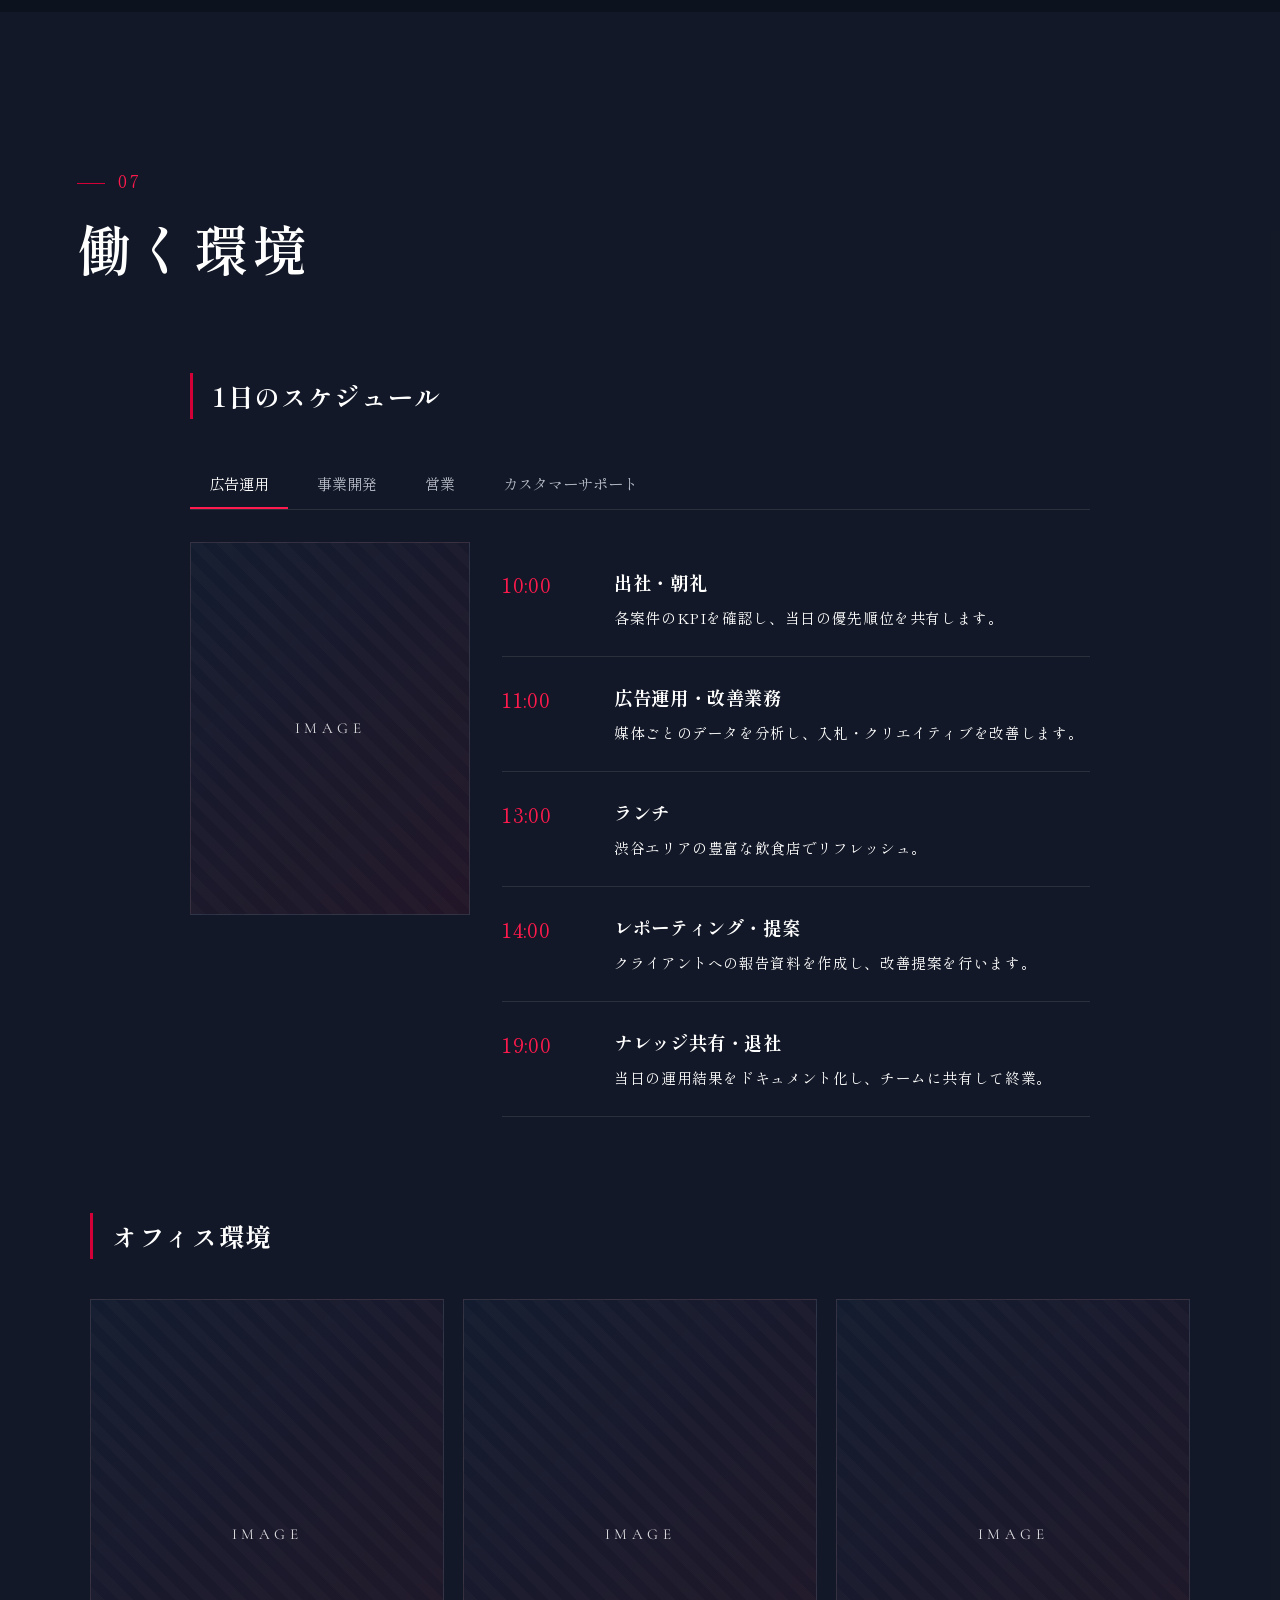
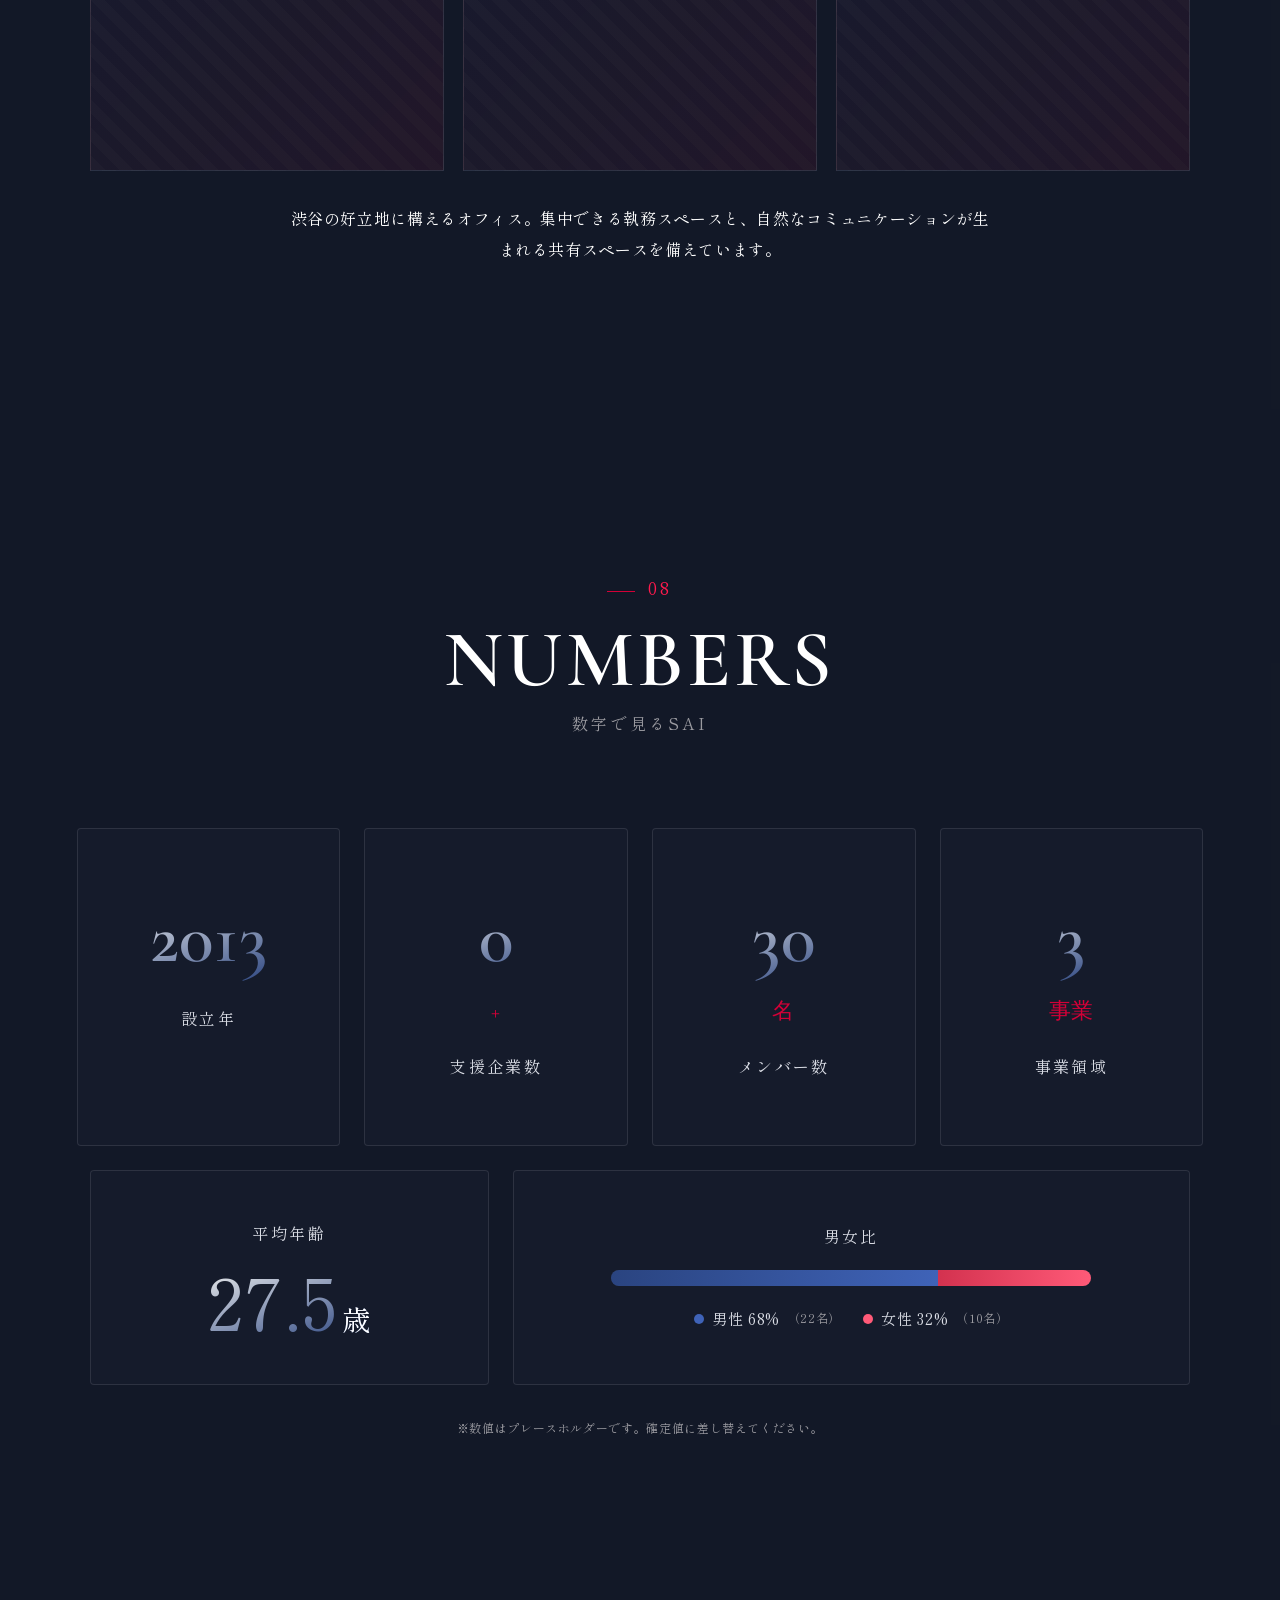
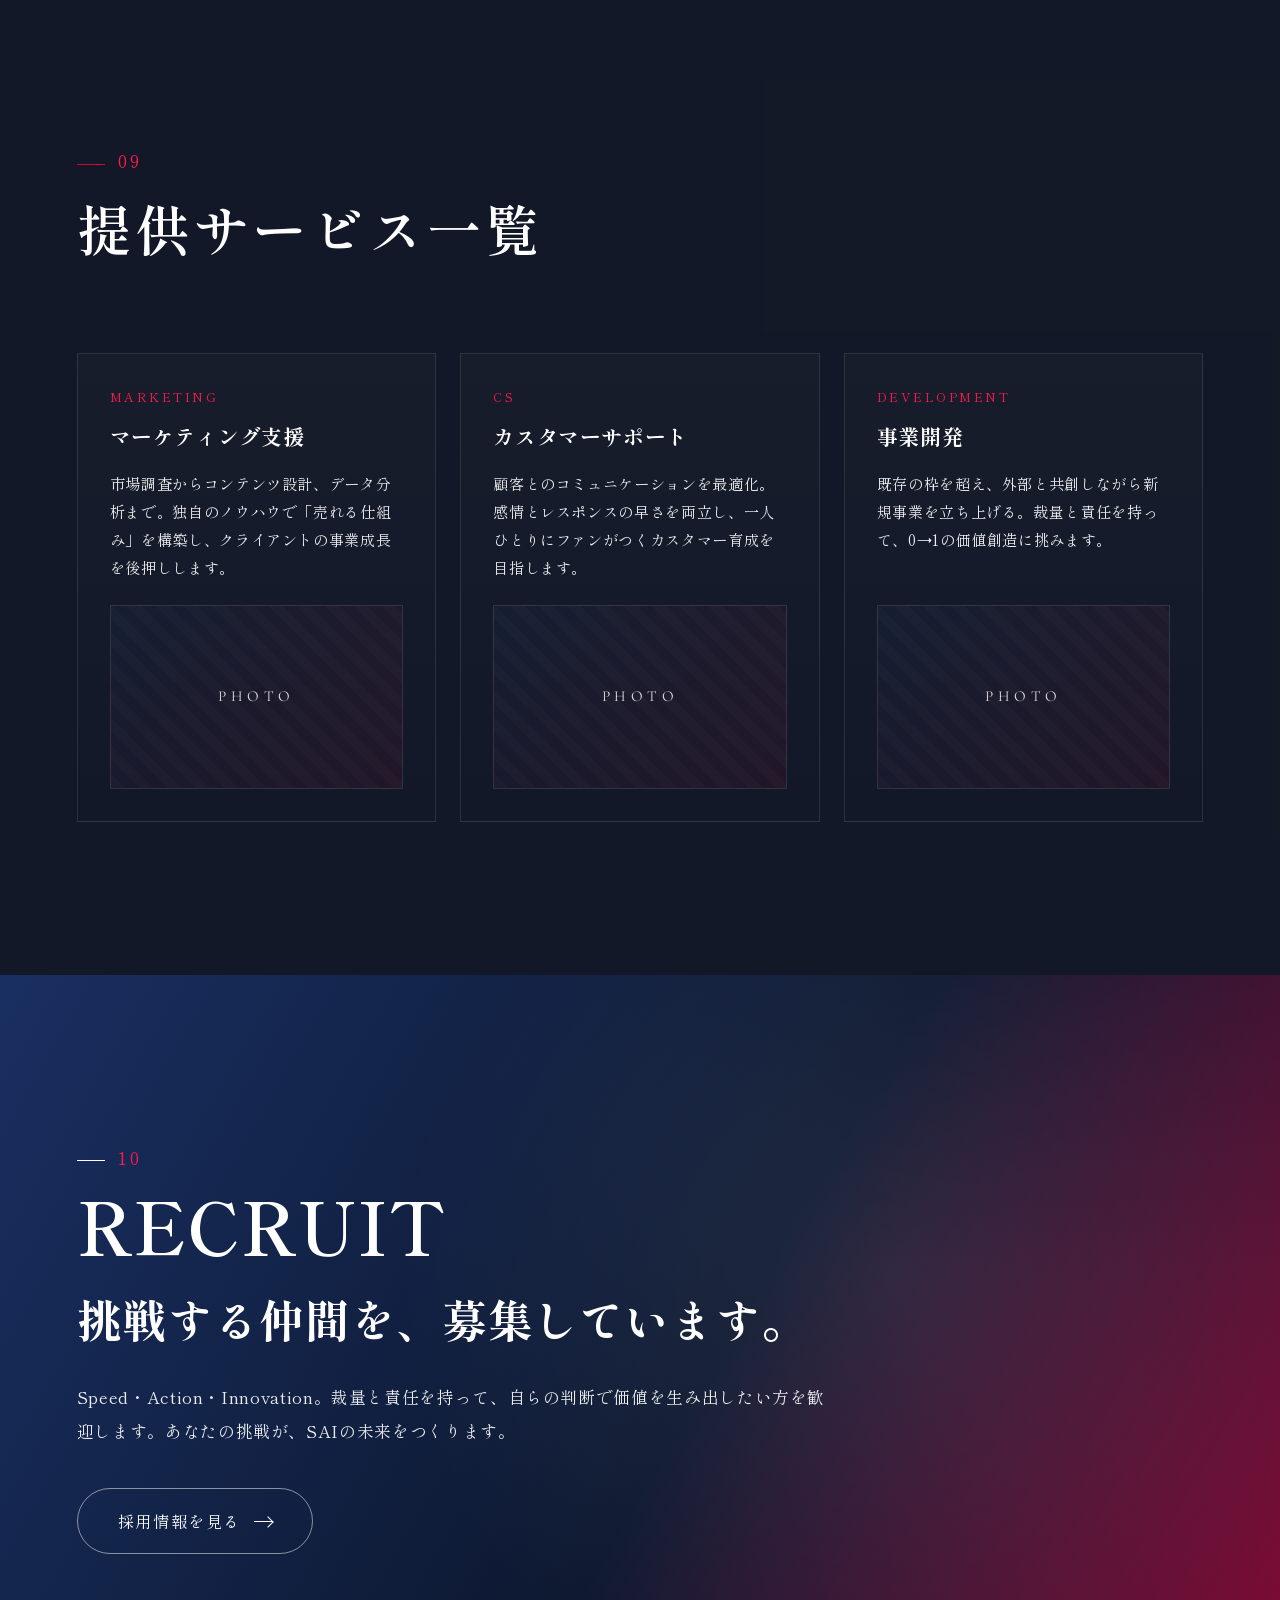
==== commit 80e5e40f: "Update index.html" ====
--- a/index.html
+++ b/index.html
@@ -510,12 +510,12 @@
         <div class="num-people-item num-gender">
             <span class="num-people-label">男女比</span>
             <div class="gender-bar">
-                <span class="gender-seg gender-male" style="width:68.8%"></span>
-                <span class="gender-seg gender-female" style="width:31.3%"></span>
+                <span class="gender-seg gender-male" style="width:68%"></span>
+                <span class="gender-seg gender-female" style="width:32%"></span>
             </div>
             <div class="gender-legend">
-                <span><i class="gender-dot male"></i>男性 68.8%<small>（22名）</small></span>
-                <span><i class="gender-dot female"></i>女性 31.3%<small>（10名）</small></span>
+                <span><i class="gender-dot male"></i>男性 68%<small>（22名）</small></span>
+                <span><i class="gender-dot female"></i>女性 32%<small>（10名）</small></span>
             </div>
         </div>
     </div>
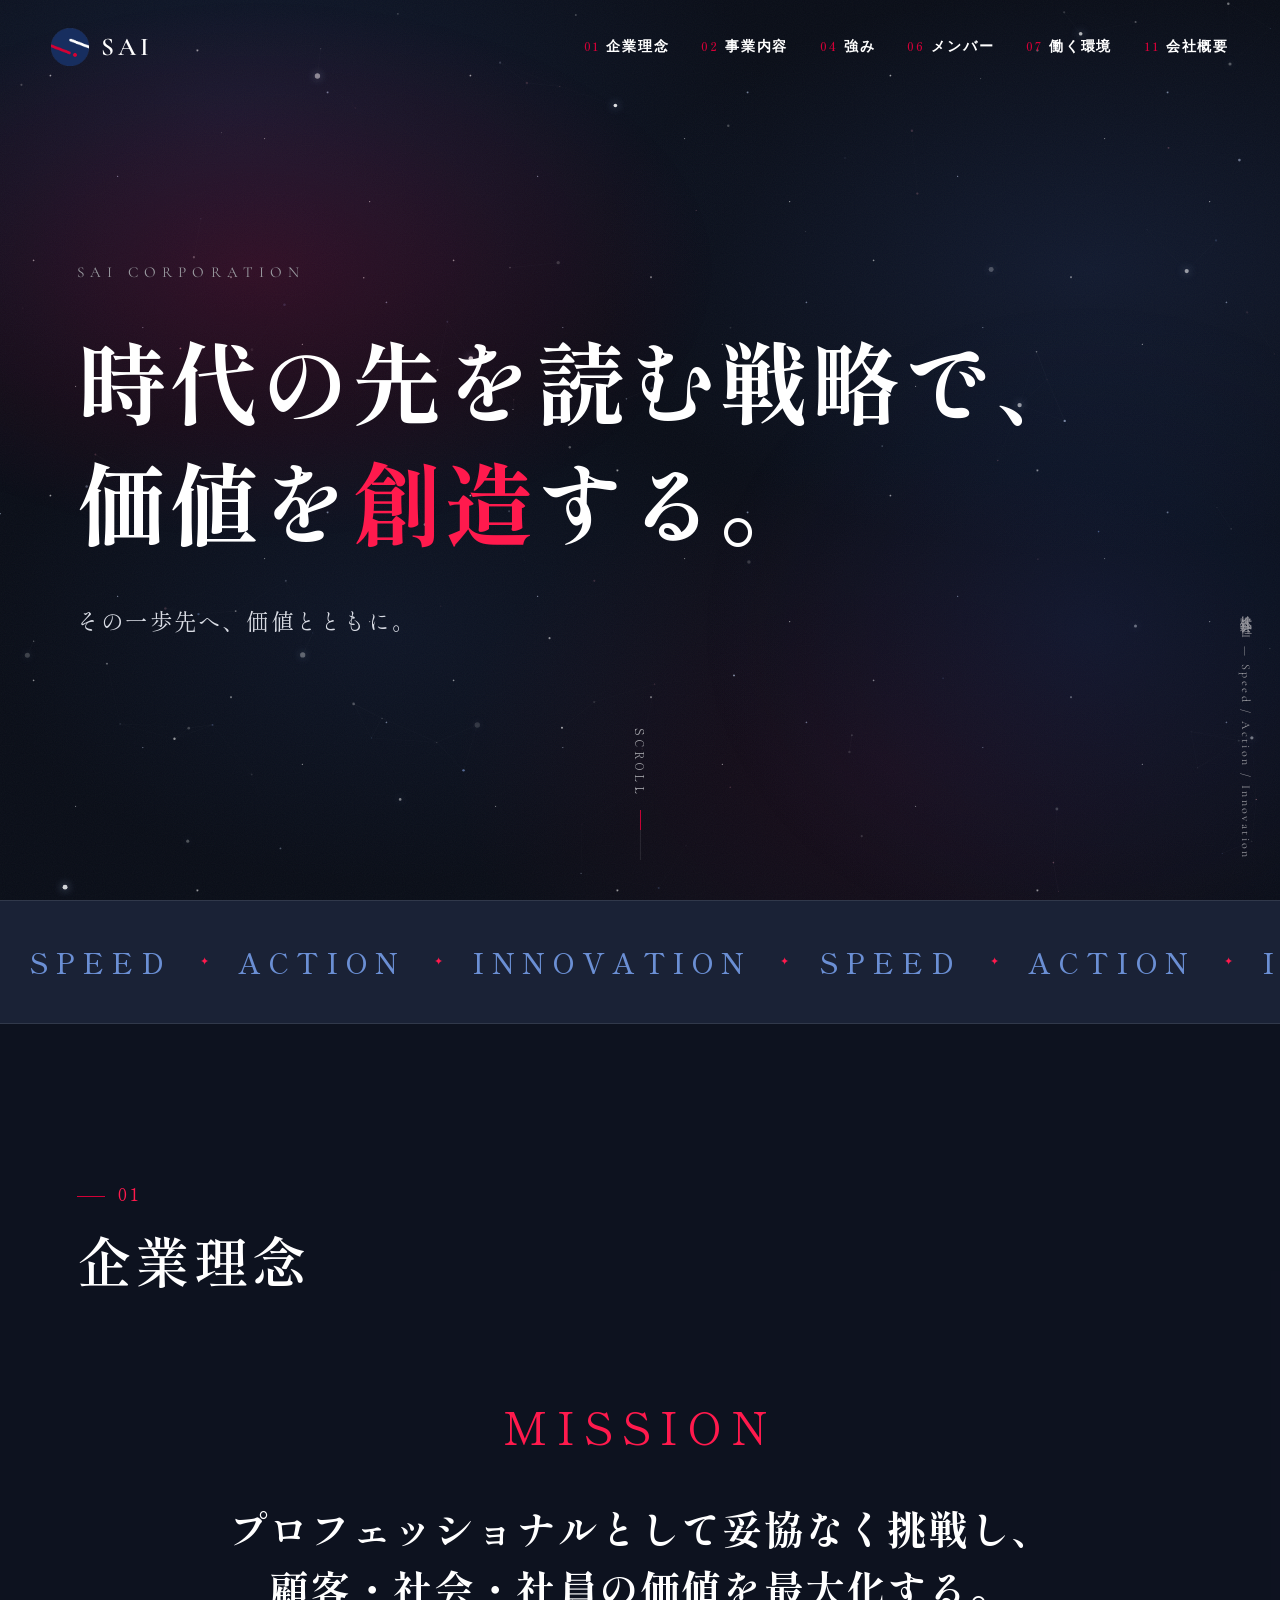
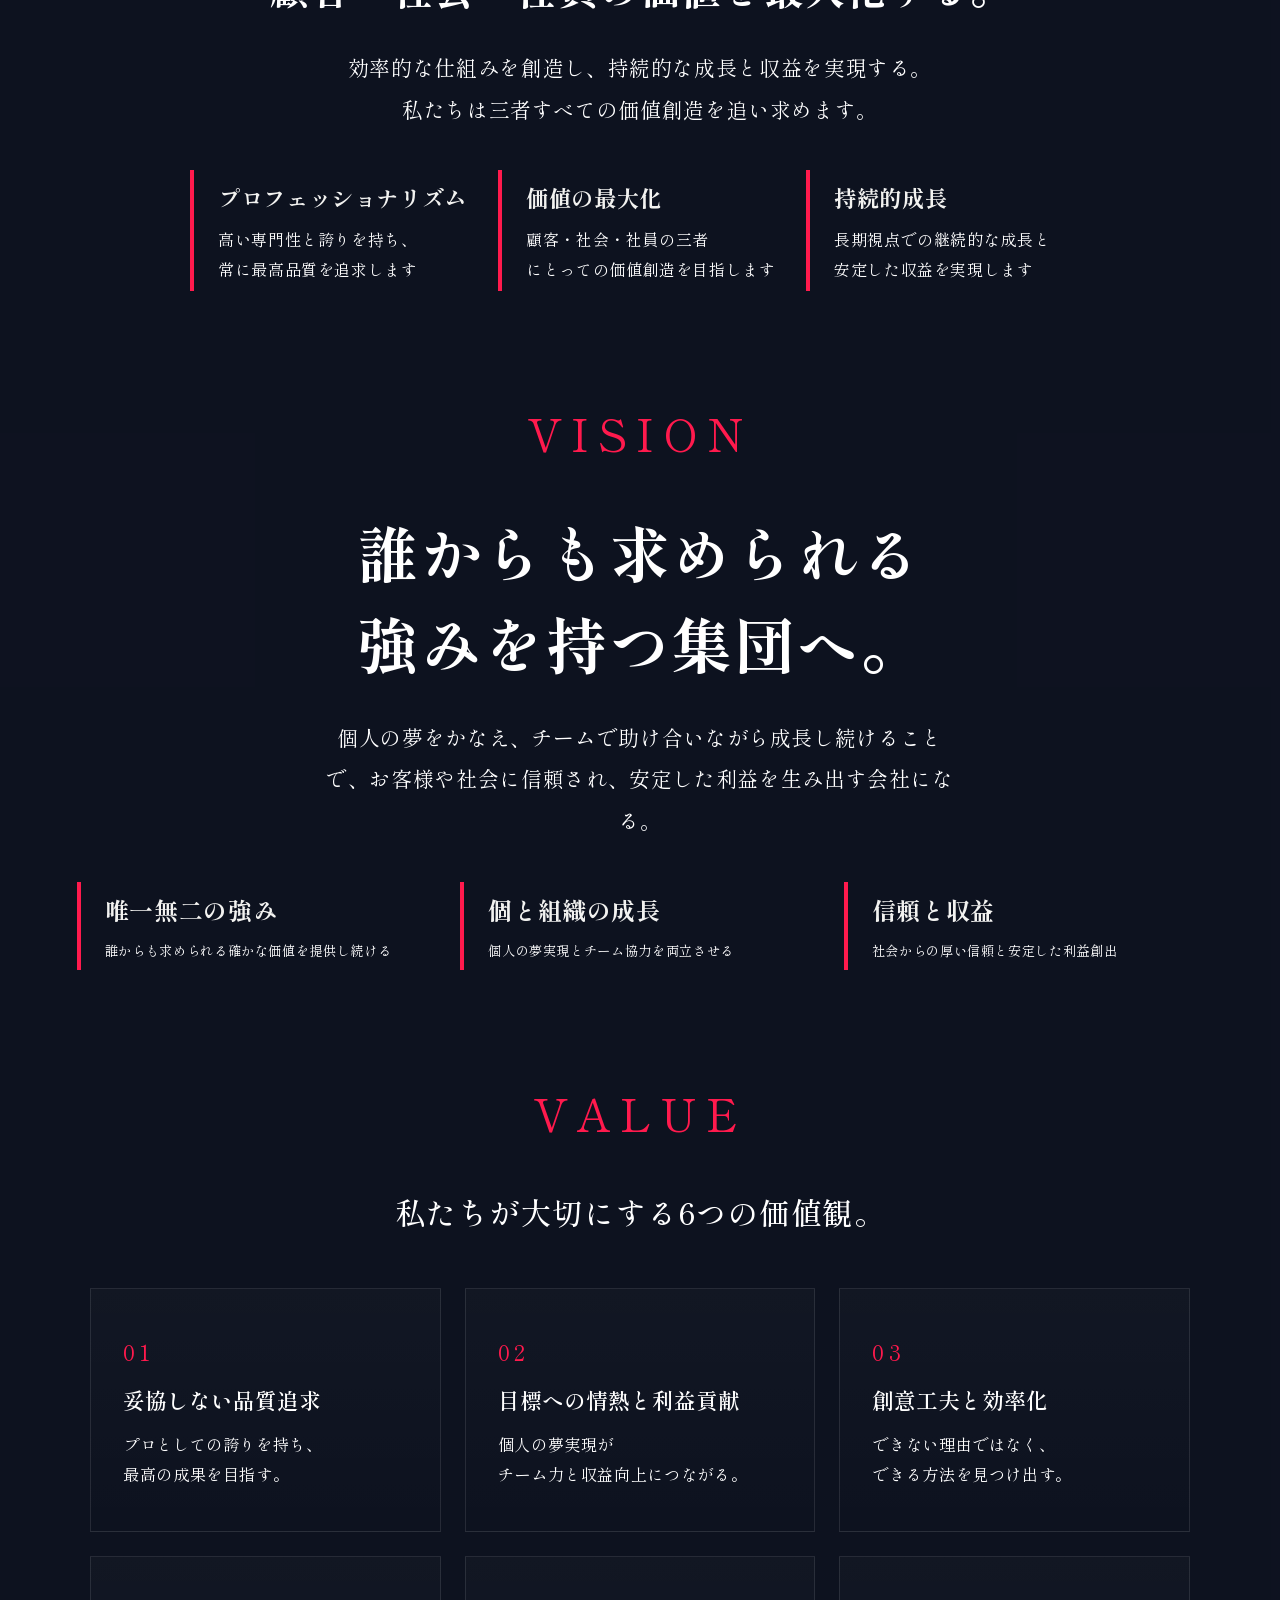
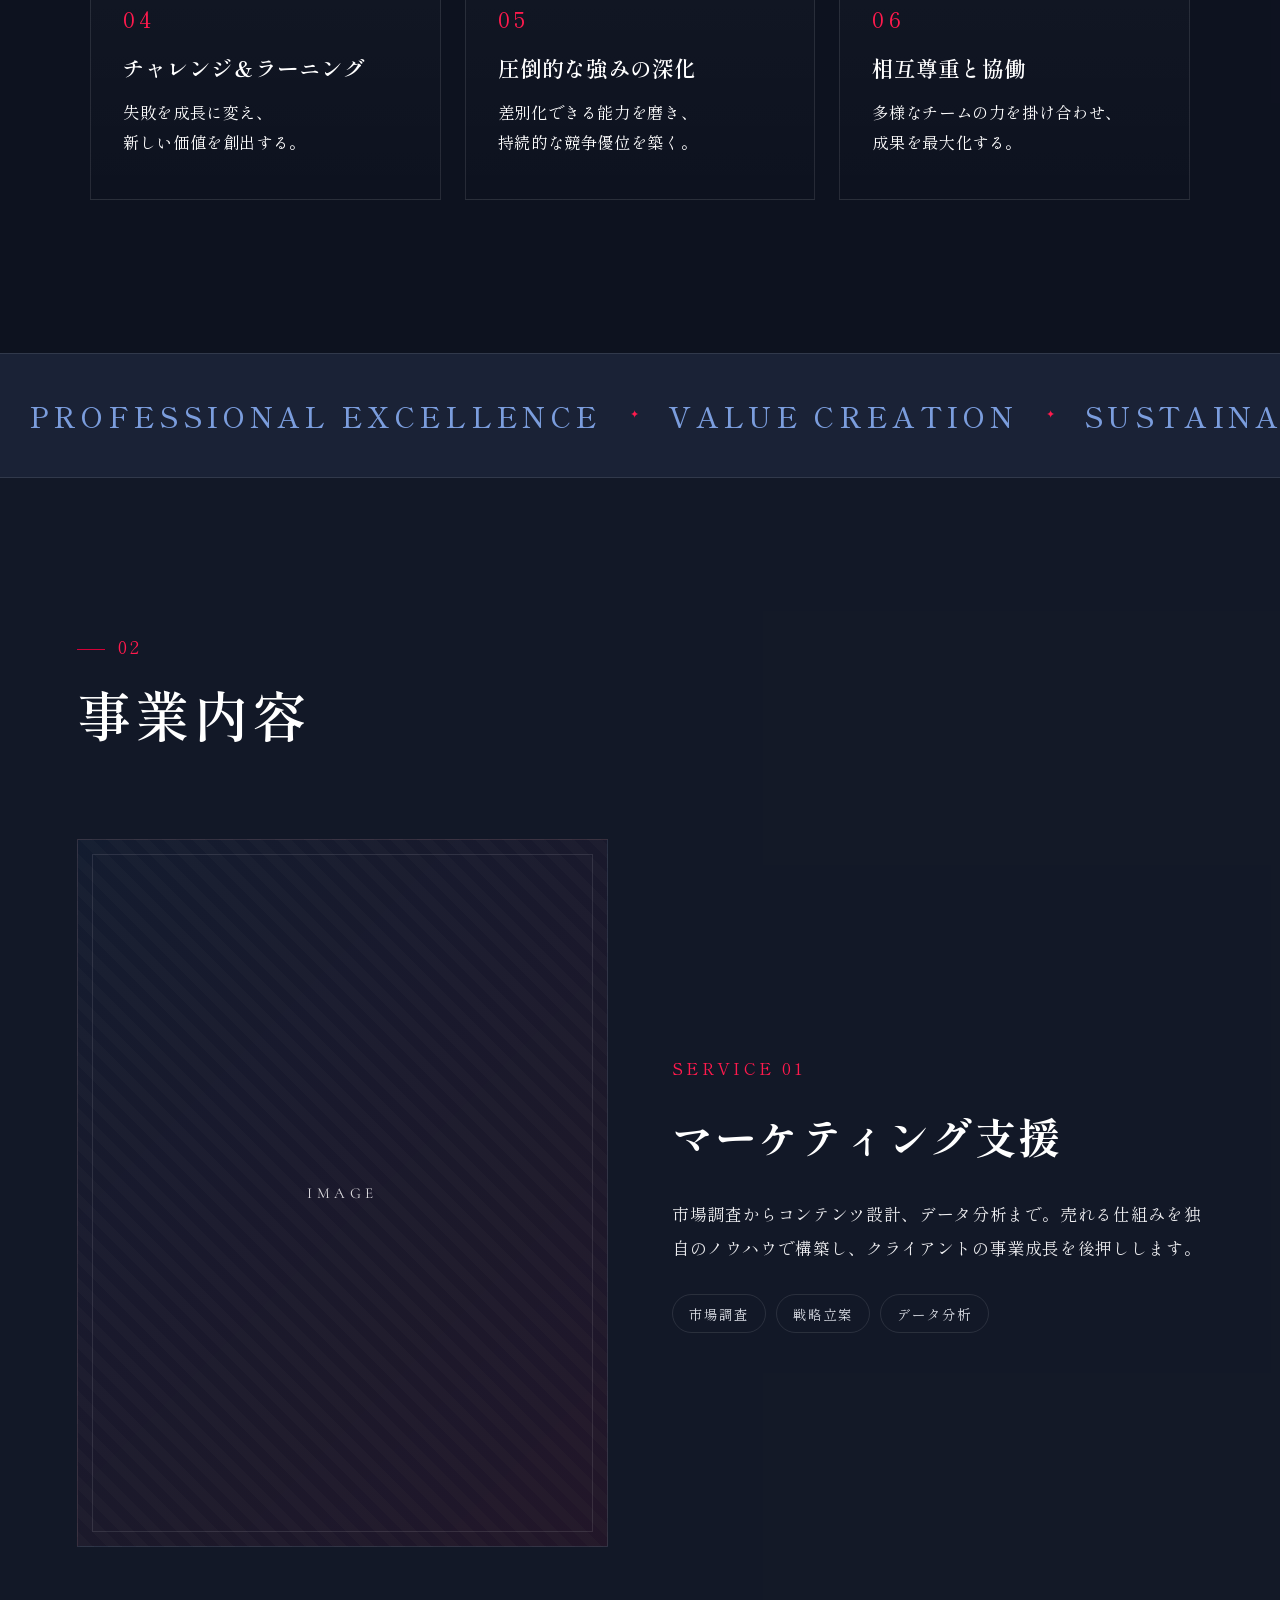
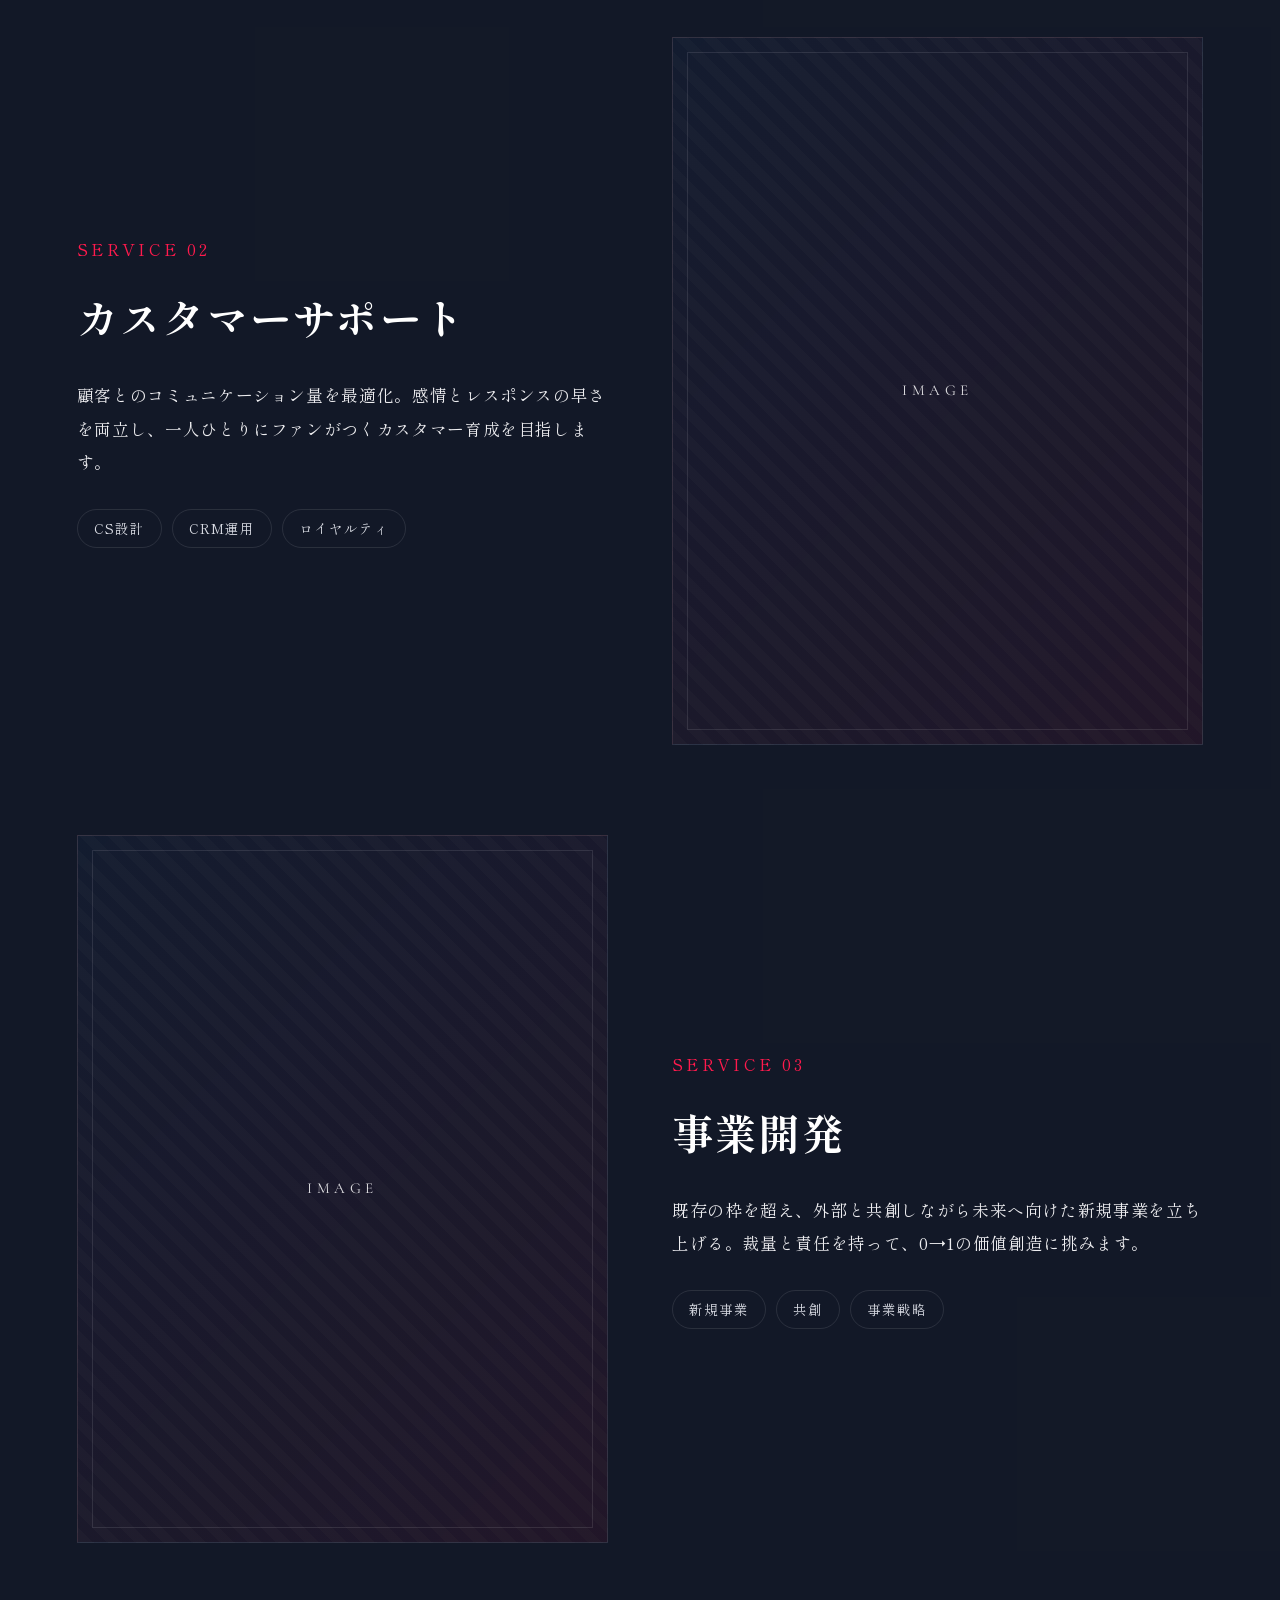
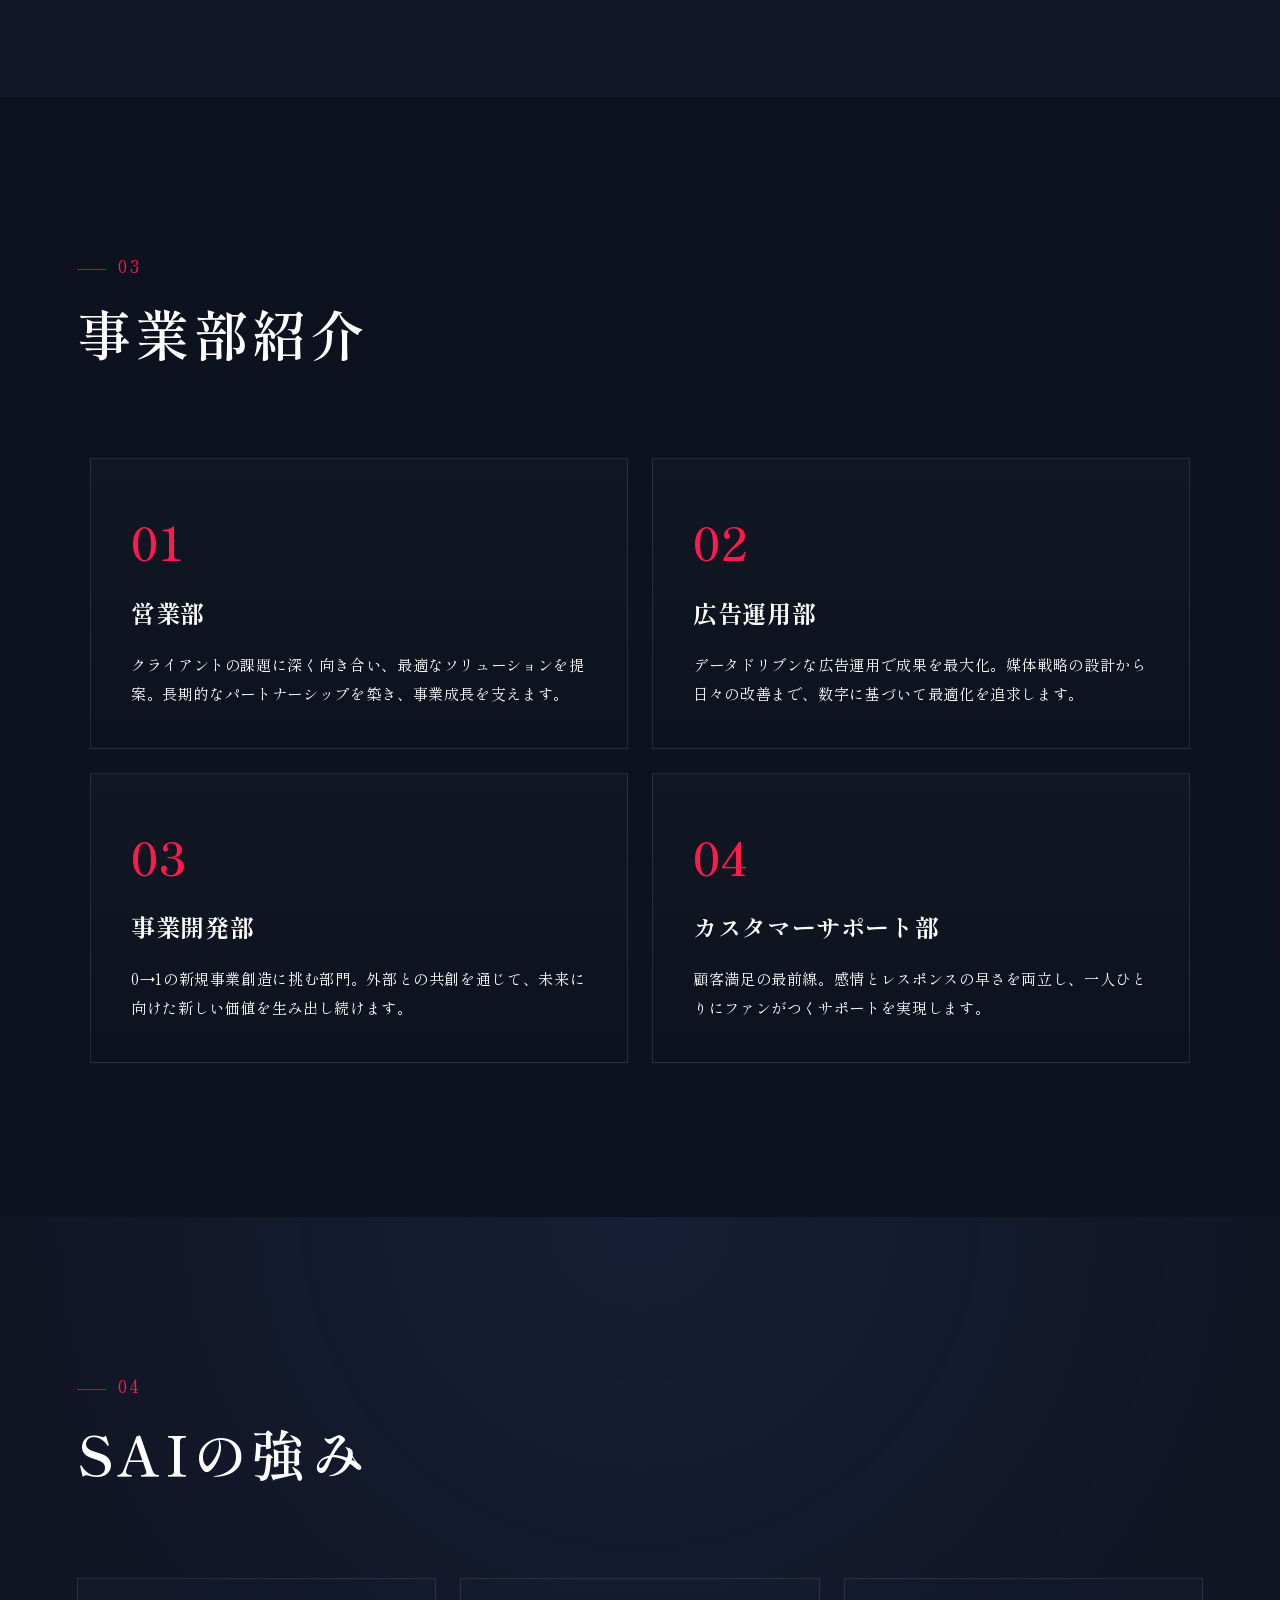
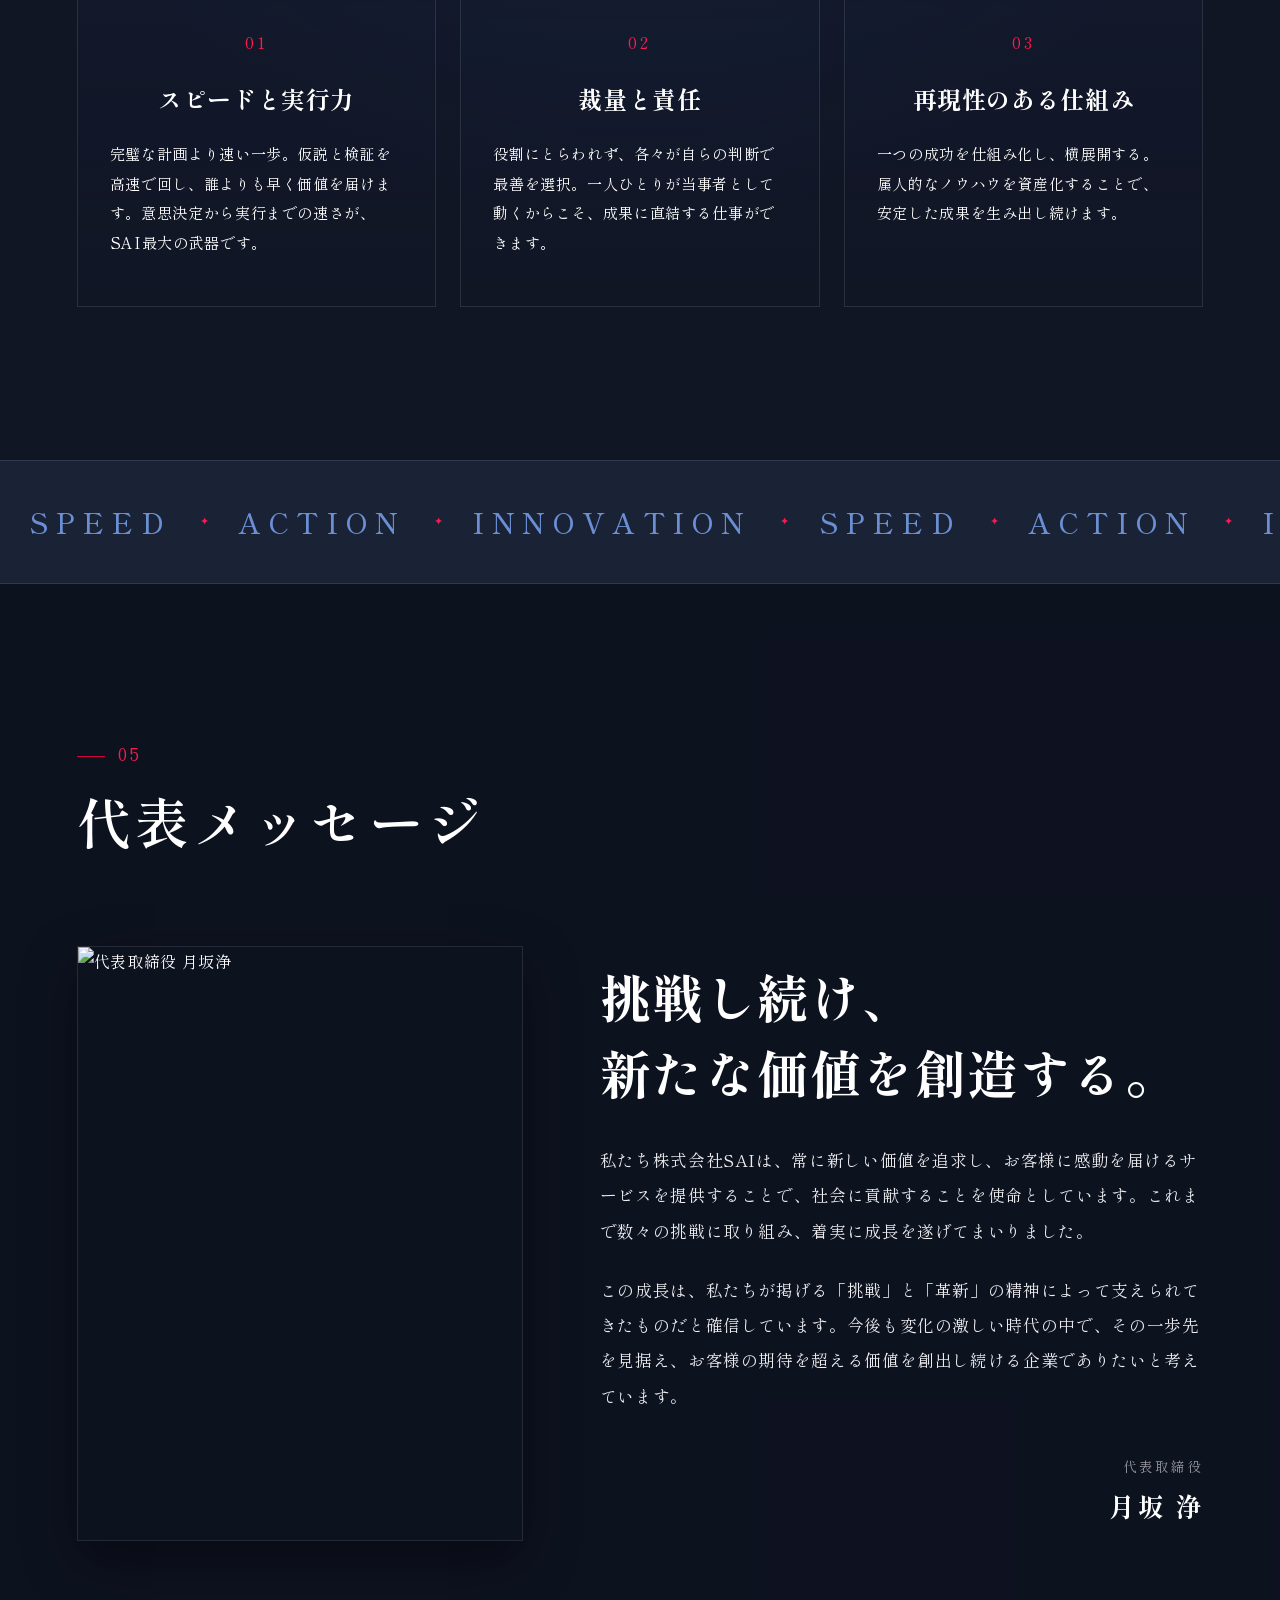
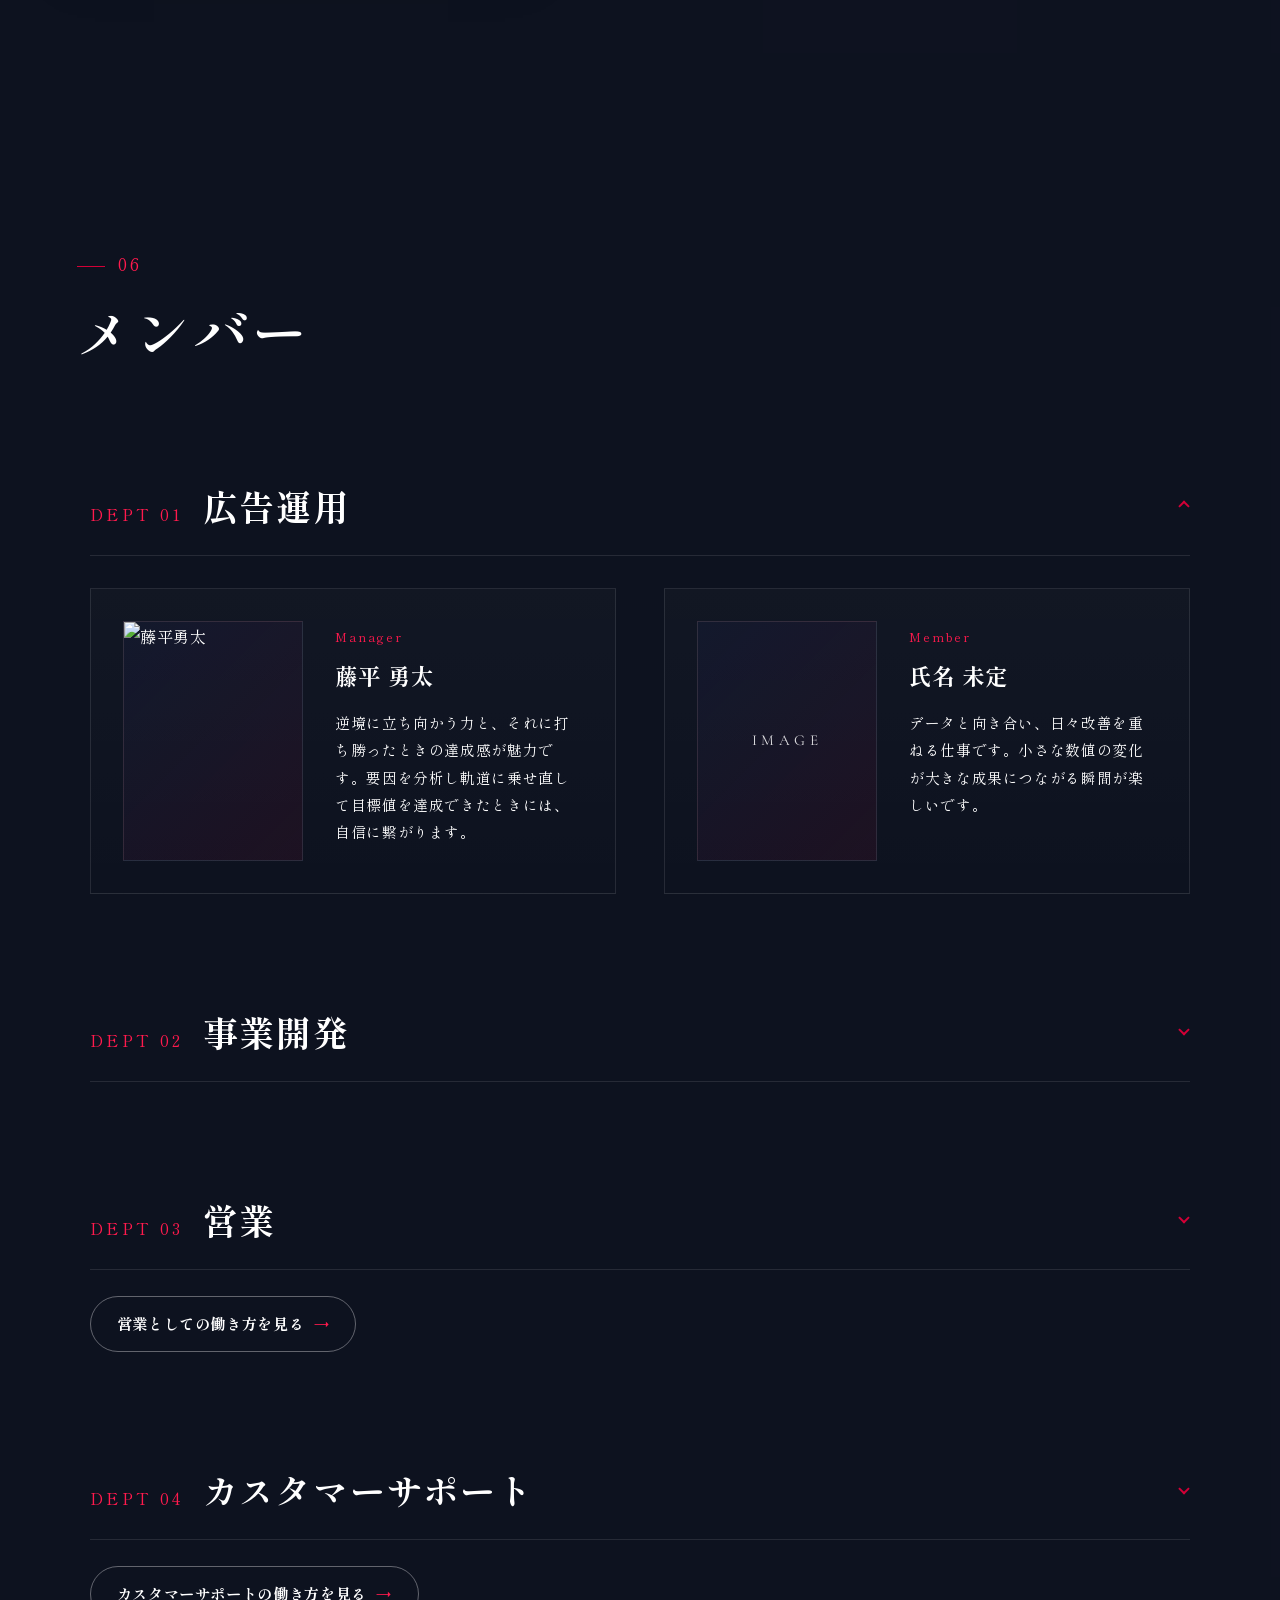
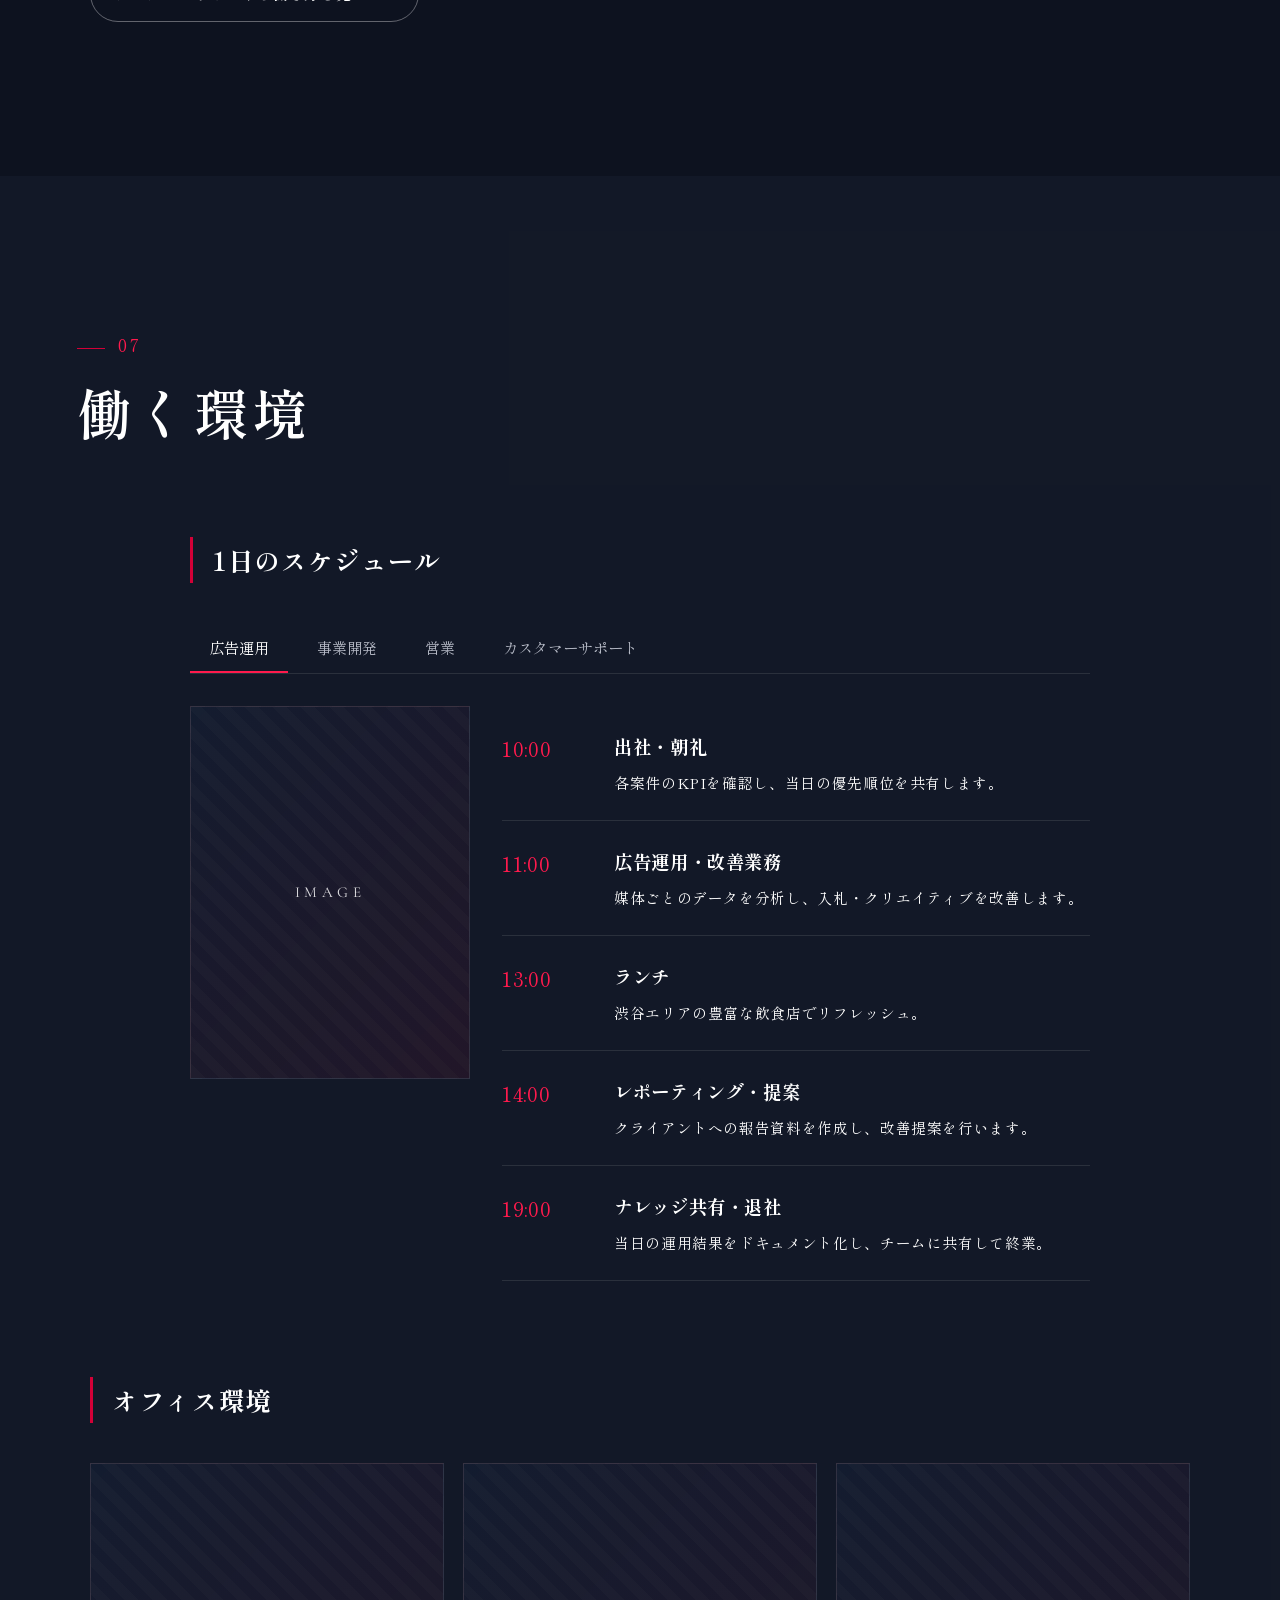
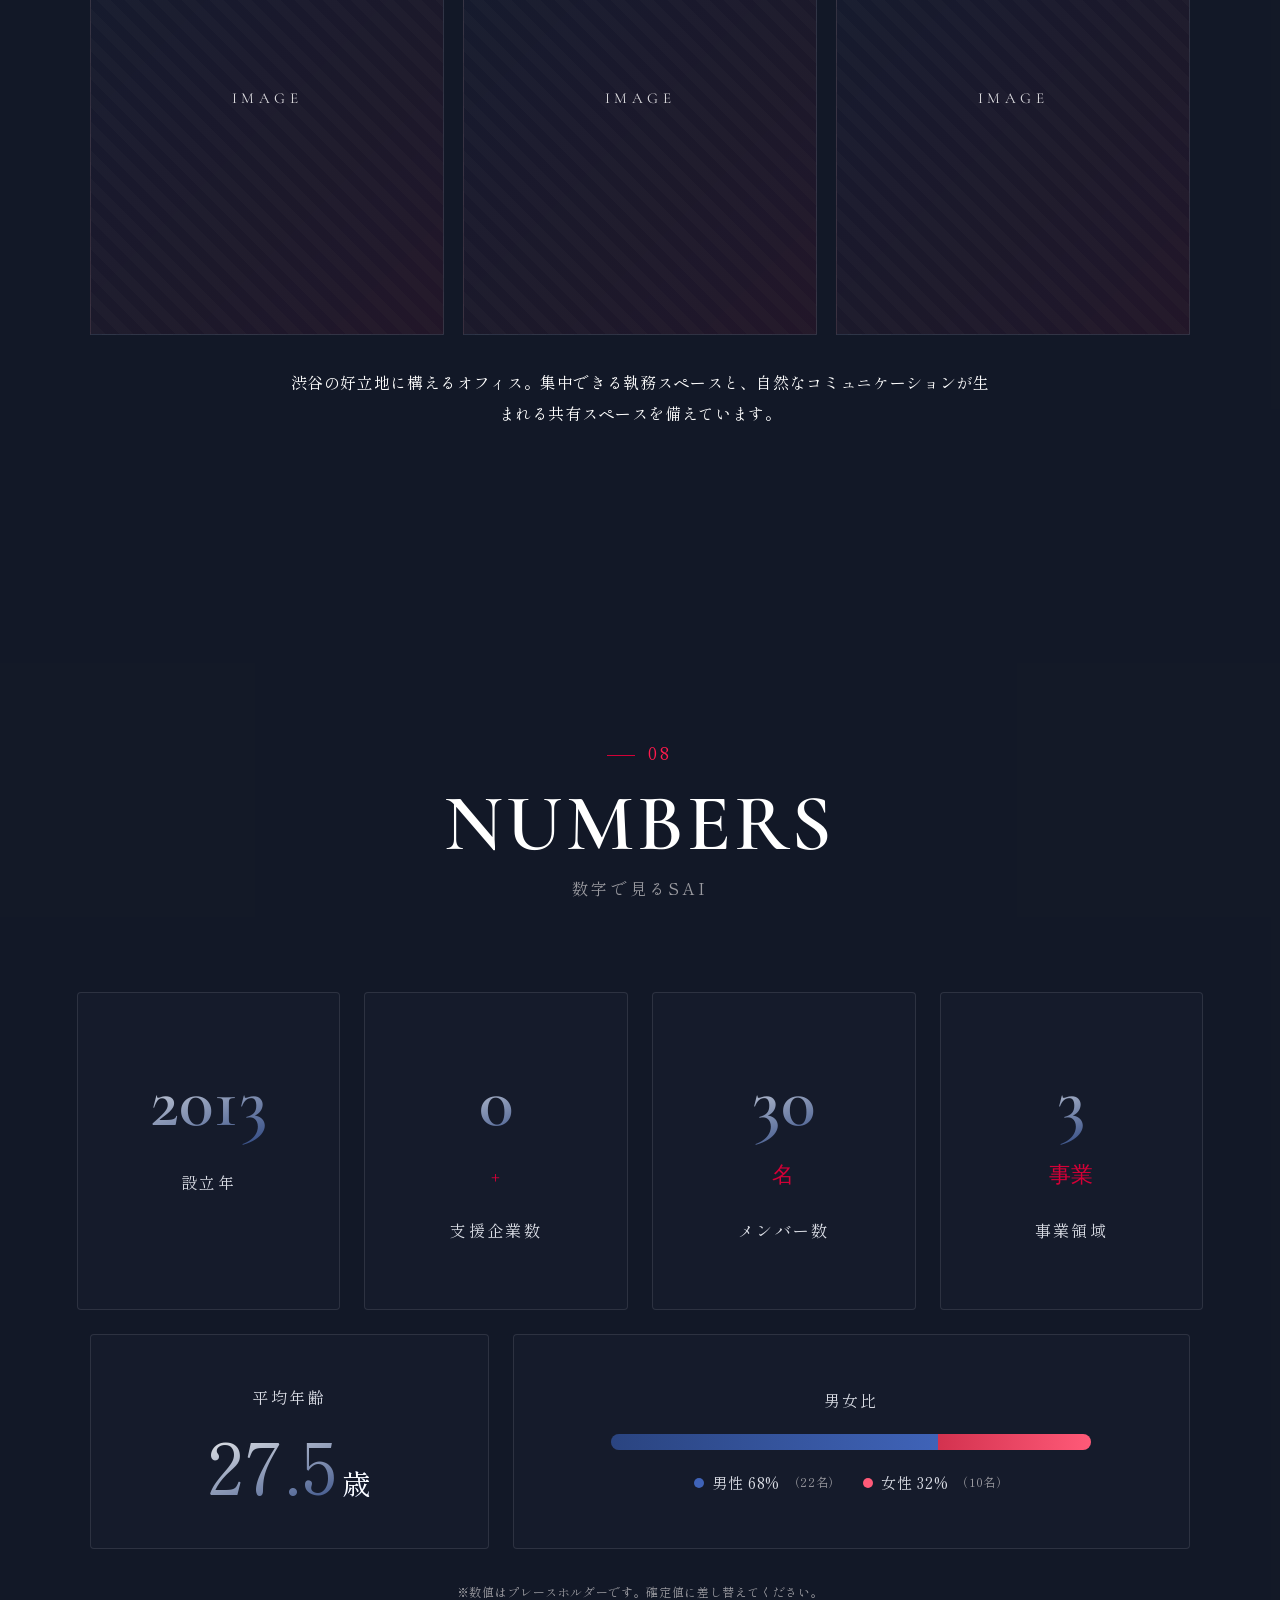
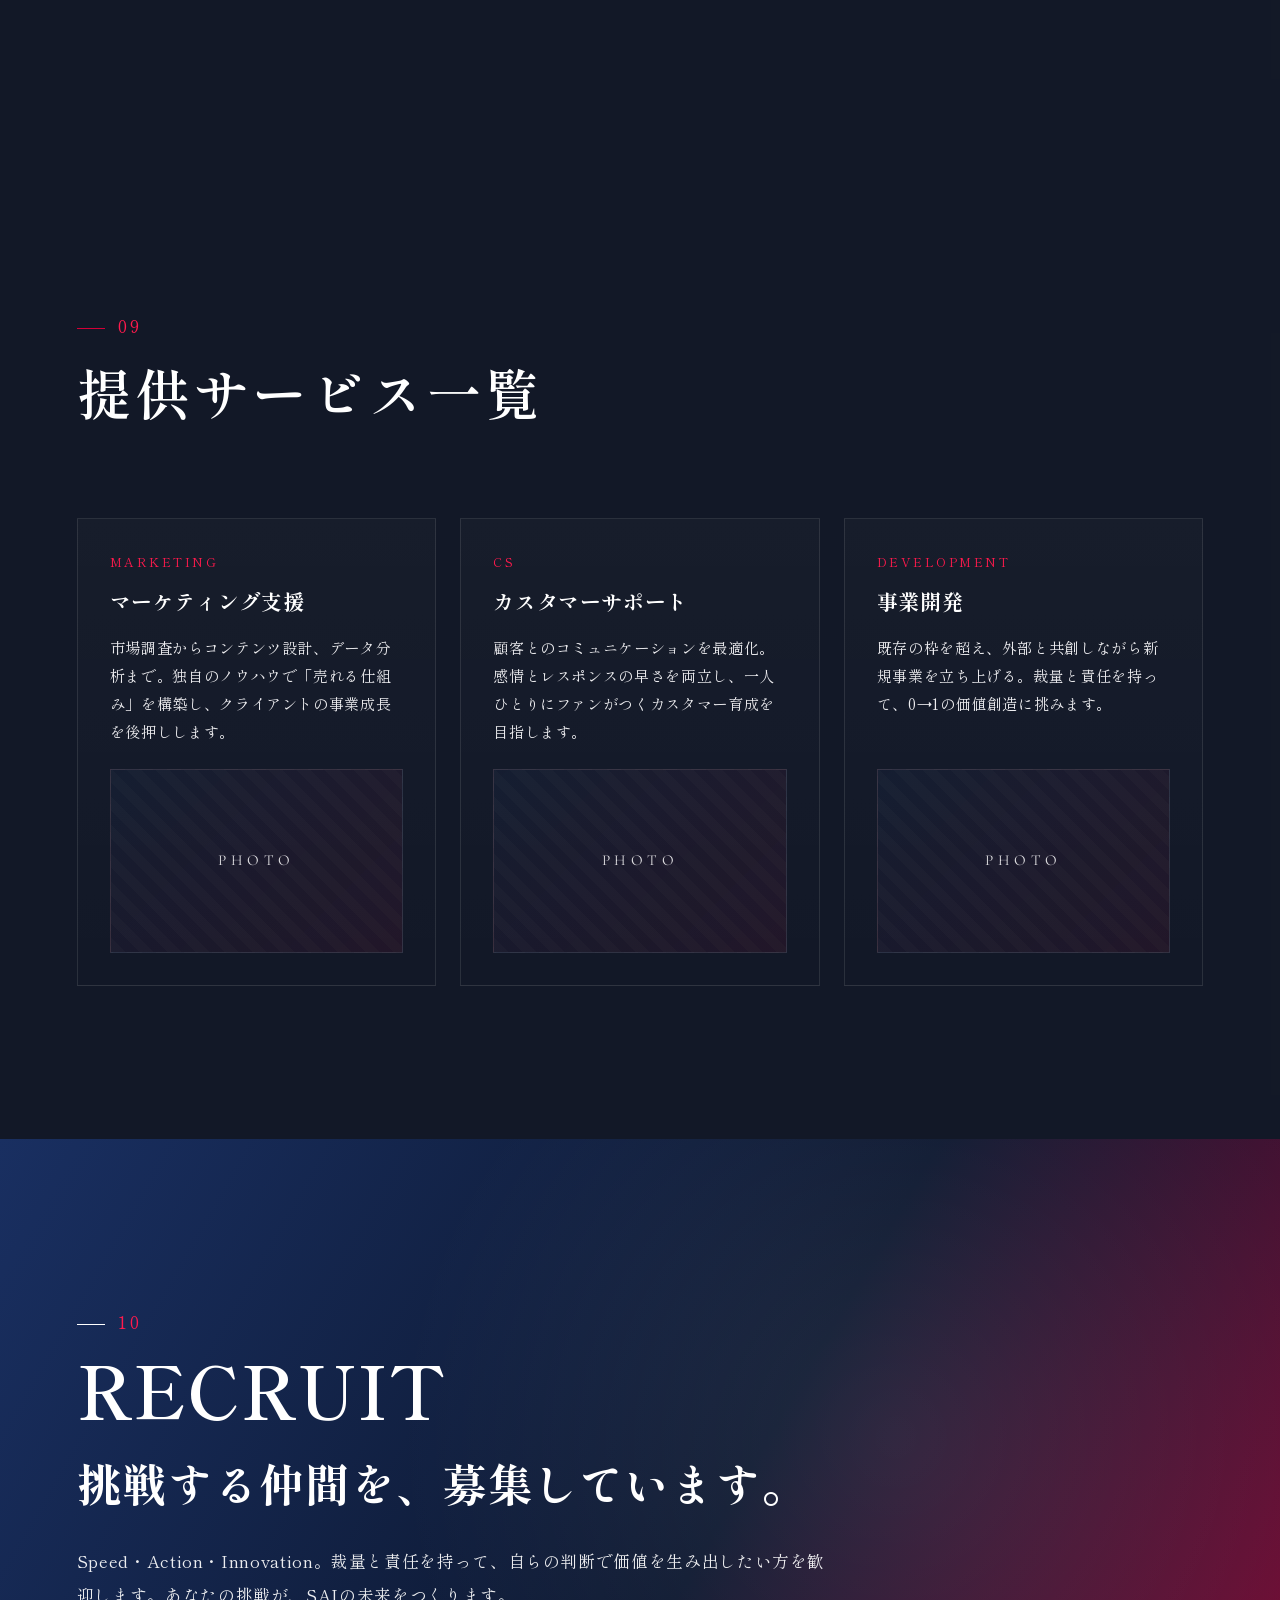
==== commit 1599cd9e: "Add Work Style page with role-based tabs (Sales / CS) 採用ピッチ資料（営業・CSのエントランスブック）を参考に、職種タブ切替式の 「働き方」ページ" ====
--- a/index.html
+++ b/index.html
@@ -370,6 +370,7 @@
                     </div>
                 </article>
             </div></div>
+            <a class="dept-cta" href="work-style.html#sales">営業としての働き方を見る<span>→</span></a>
         </div>
 
         <!-- 広告運用 -->
@@ -395,6 +396,7 @@
                     </div>
                 </article>
             </div></div>
+            <a class="dept-cta" href="work-style.html#cs">カスタマーサポートの働き方を見る<span>→</span></a>
         </div>
 
     </div>
@@ -609,9 +611,10 @@
             <a href="#philosophy">PHILOSOPHY</a>
             <a href="#service">SERVICE</a>
             <a href="#message">MESSAGE</a>
-            <a href="#numbers">NUMBERS</a>
+            <a href="work-style.html">WORK STYLE</a>
             <a href="#recruit">RECRUIT</a>
             <a href="#company">COMPANY</a>
+            <a href="privacy.html">PRIVACY</a>
         </nav>
     </div>
     <div class="footer-bottom">
--- a/style.css
+++ b/style.css
@@ -1351,3 +1351,298 @@
 @media (min-width: 901px) {
     .value-grid-6 { grid-template-columns: repeat(3, minmax(0, 1fr)); }
 }
+
+/* ============================================================
+   要件14：プライバシーポリシー（legal）ページ
+   現行サイトと同じ星空背景・トーンに統一。固定ヘッダー分の余白を確保。
+   ============================================================ */
+.legal {
+    background: rgba(15, 20, 34, 0.84); /* 背景の星を透かす（他セクションと統一） */
+    padding-top: clamp(7rem, 14vw, 12rem);
+}
+.legal-body {
+    max-width: 800px; margin: 0 auto;
+    font-family: var(--mincho);
+}
+.legal-intro {
+    font-size: 1rem; color: #EDEDF0; line-height: 2;
+    margin-bottom: 3rem; padding-bottom: 2rem;
+    border-bottom: 1px solid var(--line);
+}
+.legal-article { margin-bottom: 2.5rem; }
+.legal-article h3 {
+    font-family: var(--mincho); font-weight: 700;
+    font-size: 1.2rem; color: #FFFFFF;
+    margin-bottom: 1rem; padding-left: 1rem;
+    border-left: 3px solid #FF1A4D;
+}
+.legal-article p {
+    font-size: 0.95rem; color: #EDEDF0; line-height: 1.95;
+}
+.legal-list { margin: 1rem 0 0 1.2rem; }
+.legal-list li {
+    font-size: 0.92rem; color: #EDEDF0; line-height: 1.9;
+    margin-bottom: 0.6rem; list-style: disc;
+}
+.legal-contact-box {
+    margin-top: 1.2rem; padding: 1.5rem;
+    border: 1px solid var(--line); background: rgba(21, 27, 43, 0.6);
+}
+.legal-contact-box p { font-size: 0.92rem; color: #EDEDF0; margin-bottom: 0.5rem; }
+.legal-note { font-size: 0.8rem !important; color: #9A9AA0 !important; }
+.legal-date {
+    font-size: 0.85rem; color: #9A9AA0; text-align: right;
+    margin-top: 3rem; padding-top: 1.5rem; border-top: 1px solid var(--line);
+}
+
+@media (max-width: 768px) {
+    .legal-article h3 { font-size: 1.05rem; }
+    .legal-article p, .legal-list li { font-size: 0.9rem; }
+}
+
+/* メンバー各部署 → 働き方ページへの導線ボタン */
+.dept-cta {
+    display: inline-flex; align-items: center; gap: 0.6rem; margin-top: 1.6rem;
+    font-family: var(--mincho); font-weight: 700; font-size: 0.95rem; color: #fff;
+    padding: 0.85rem 1.6rem; border: 1px solid rgba(255,255,255,0.35); border-radius: 100px;
+    transition: background 0.4s var(--ease), border-color 0.4s, transform 0.4s var(--ease);
+}
+.dept-cta span { color: #FF1A4D; transition: transform 0.4s var(--ease); }
+.dept-cta:hover { background: rgba(211,0,55,0.14); border-color: rgba(211,0,55,0.6); transform: translateY(-2px); }
+.dept-cta:hover span { transform: translateX(4px); }
+
+/* ============================================================
+   要件15：働き方（WORK STYLE）ページ
+   エントランスブックのテイスト（カード／角丸／英字ラベル／図解）を
+   サイトのダーク基調に統一。差し色は紺と喧嘩しない色を採用。
+   ============================================================ */
+:root {
+    --ws-red: #E5544E;
+    --ws-blue: #5B8FD9;
+    --ws-green: #4FB99A;
+    --ws-gold: #E8B84B;
+    --ws-purple: #9B7FD4;
+    --ws-gray: #8C93A6;
+    --ws-card: rgba(22, 28, 44, 0.72);
+    --ws-radius: 16px;
+}
+
+/* アクセント色ユーティリティ（文字色・背景色は使用箇所で指定） */
+.a-red    { --acc: var(--ws-red); }
+.a-blue   { --acc: var(--ws-blue); }
+.a-green  { --acc: var(--ws-green); }
+.a-gold   { --acc: var(--ws-gold); }
+.a-purple { --acc: var(--ws-purple); }
+.a-gray   { --acc: var(--ws-gray); }
+
+/* ── ヒーロー＋タブ ── */
+.ws-hero {
+    text-align: center; background: rgba(15, 20, 34, 0.6);
+    padding-top: clamp(7rem, 14vw, 11rem); padding-bottom: clamp(3rem, 6vw, 4.5rem);
+}
+.ws-eyebrow {
+    font-family: var(--display); letter-spacing: 0.4em; color: #FF1A4D;
+    font-size: 0.95rem; margin-bottom: 1.2rem;
+}
+.ws-hero-title {
+    font-family: var(--mincho); font-weight: 800; color: #fff;
+    font-size: clamp(2.2rem, 6vw, 4rem); line-height: 1.35; letter-spacing: 0.04em;
+}
+.ws-hero-lead {
+    font-family: var(--mincho); color: #D5D8E2; margin: 1.6rem auto 0;
+    max-width: 640px; line-height: 2; font-size: clamp(0.95rem, 2vw, 1.1rem);
+}
+.ws-tabs {
+    display: inline-flex; gap: 0.6rem; margin-top: clamp(2.2rem, 5vw, 3rem);
+    background: rgba(255,255,255,0.04); border: 1px solid var(--line);
+    padding: 0.5rem; border-radius: 100px; flex-wrap: wrap; justify-content: center;
+}
+.ws-tab {
+    font-family: var(--mincho); font-weight: 700; cursor: pointer;
+    background: none; border: none; color: #B8BCC8;
+    padding: 0.9rem 1.8rem; border-radius: 100px;
+    font-size: clamp(0.95rem, 1.8vw, 1.1rem);
+    display: inline-flex; align-items: center; gap: 0.6rem;
+    transition: background 0.4s var(--ease), color 0.3s;
+}
+.ws-tab em {
+    font-family: var(--display); font-style: normal; font-size: 0.7em;
+    letter-spacing: 0.15em; color: var(--ws-red); opacity: 0.9;
+}
+.ws-tab:hover { color: #fff; }
+.ws-tab.is-active {
+    background: linear-gradient(135deg, var(--navy-light), #d3324f);
+    color: #fff;
+}
+.ws-tab.is-active em { color: rgba(255,255,255,0.85); }
+
+/* ── パネル切り替え ── */
+.ws-panel { display: none; }
+.ws-panel.is-active { display: block; animation: wsFade 0.5s var(--ease); }
+@keyframes wsFade { from { opacity: 0; transform: translateY(12px); } to { opacity: 1; transform: none; } }
+
+/* ── セクション共通 ── */
+.ws-section { max-width: 1120px; margin: 0 auto; padding: clamp(3.5rem, 8vw, 6rem) clamp(1.3rem, 5vw, 3rem); }
+.ws-head { margin-bottom: clamp(2.2rem, 5vw, 3.5rem); }
+.ws-label, .ws-subhead .ws-label {
+    display: inline-block; font-family: var(--display); font-weight: 600;
+    letter-spacing: 0.25em; font-size: 0.8rem; color: #AEB4C4;
+    padding-top: 0.9rem; position: relative; margin-bottom: 0.8rem;
+}
+.ws-label::before {
+    content: ''; position: absolute; top: 0; left: 0;
+    width: 34px; height: 3px; background: var(--ws-red); border-radius: 2px;
+}
+.ws-title {
+    font-family: var(--mincho); font-weight: 800; color: #fff;
+    font-size: clamp(1.6rem, 3.6vw, 2.4rem); line-height: 1.4; letter-spacing: 0.03em;
+}
+.ws-sub { font-family: var(--mincho); color: #C8CCD6; margin-top: 0.9rem; line-height: 1.9; font-size: clamp(0.92rem, 1.8vw, 1.02rem); }
+.ws-subhead { margin: clamp(2.5rem, 5vw, 3.5rem) 0 1.6rem; }
+.ws-title-sm { font-family: var(--mincho); font-weight: 700; color: #fff; font-size: clamp(1.3rem, 2.8vw, 1.8rem); line-height: 1.4; }
+
+/* ── グリッド ── */
+.ws-grid { display: grid; gap: 1.2rem; }
+.ws-grid-2 { grid-template-columns: repeat(2, minmax(0, 1fr)); }
+.ws-grid-3 { grid-template-columns: repeat(3, minmax(0, 1fr)); }
+
+/* ── 基本カード ── */
+.ws-card {
+    background: var(--ws-card); border: 1px solid var(--line);
+    border-radius: var(--ws-radius); padding: clamp(1.6rem, 3vw, 2.2rem);
+    box-shadow: 0 14px 34px rgba(0,0,0,0.28);
+    transition: transform 0.5s var(--ease), border-color 0.5s;
+}
+.ws-card:hover { transform: translateY(-5px); border-color: color-mix(in srgb, var(--acc, var(--ws-blue)) 50%, transparent); }
+.ws-card h3 { font-family: var(--mincho); font-weight: 700; color: #fff; font-size: 1.18rem; margin-bottom: 0.6rem; letter-spacing: 0.02em; }
+.ws-card p { font-family: var(--mincho); color: #DDE0E8; line-height: 1.9; font-size: 0.95rem; }
+.ws-num {
+    display: inline-flex; align-items: center; justify-content: center;
+    width: 42px; height: 42px; border-radius: 50%; margin-bottom: 1rem;
+    font-family: var(--display); font-weight: 600; font-size: 1.1rem; color: #fff;
+    background: var(--acc, var(--ws-blue));
+}
+/* ドット付き（横並び）カード */
+.ws-card-dot { display: flex; gap: 1rem; align-items: flex-start; }
+.ws-dot { flex: 0 0 16px; width: 16px; height: 16px; border-radius: 50%; margin-top: 0.45rem; background: var(--acc, var(--ws-blue)); }
+/* アイコン円カード（ストレングス） */
+.ws-card-icon .ws-ring { display: block; width: 52px; height: 52px; border-radius: 50%; margin-bottom: 1.1rem; border: 3px solid var(--acc, var(--ws-blue)); background: color-mix(in srgb, var(--acc, var(--ws-blue)) 14%, transparent); }
+
+/* ── WHY（3ステップ・上部色付き） ── */
+.ws-why { display: grid; grid-template-columns: repeat(3, minmax(0, 1fr)); gap: 1.2rem; }
+.ws-why-card {
+    background: var(--ws-card); border: 1px solid var(--line); border-radius: var(--ws-radius);
+    overflow: hidden; box-shadow: 0 14px 34px rgba(0,0,0,0.28);
+    padding: 1.8rem; position: relative;
+    border-top: 4px solid var(--acc, var(--ws-blue));
+}
+.ws-why-card::before {
+    content: ''; position: absolute; inset: 0 0 auto 0; height: 120px;
+    background: linear-gradient(180deg, color-mix(in srgb, var(--acc, var(--ws-blue)) 16%, transparent), transparent);
+    pointer-events: none;
+}
+.ws-why-no { font-family: var(--display); font-weight: 700; font-size: 2.6rem; color: var(--acc, var(--ws-blue)); line-height: 1; position: relative; }
+.ws-why-card h3 { font-family: var(--mincho); font-weight: 700; color: #fff; font-size: 1.2rem; margin: 0.8rem 0; position: relative; }
+.ws-why-card p { font-family: var(--mincho); color: #DDE0E8; line-height: 1.9; font-size: 0.93rem; position: relative; }
+
+/* ── タイムライン＋ゴール ── */
+.ws-day-wrap { display: grid; grid-template-columns: 1.4fr 1fr; gap: 1.8rem; align-items: start; }
+.ws-timeline { position: relative; padding-left: 0; }
+.ws-tl-item { display: grid; grid-template-columns: 56px 24px 1fr; align-items: start; gap: 0.6rem; position: relative; padding-bottom: 1rem; }
+.ws-tl-item::after { content: ''; position: absolute; left: 67px; top: 22px; bottom: -2px; width: 2px; background: var(--line); }
+.ws-tl-item:last-child::after { display: none; }
+.ws-tl-time { font-family: var(--display); font-weight: 600; color: #fff; font-size: 0.95rem; padding-top: 0.55rem; text-align: right; }
+.ws-tl-dot { width: 14px; height: 14px; border-radius: 50%; margin: 0.7rem auto 0; background: var(--acc, var(--ws-blue)); position: relative; z-index: 1; box-shadow: 0 0 0 4px rgba(15,20,34,0.9); }
+.ws-tl-card { background: var(--ws-card); border: 1px solid var(--line); border-radius: 12px; padding: 0.9rem 1.1rem; }
+.ws-tl-card h4 { font-family: var(--mincho); font-weight: 700; color: #fff; font-size: 1rem; margin-bottom: 0.2rem; }
+.ws-tl-card p { font-family: var(--mincho); color: #C8CCD6; font-size: 0.86rem; line-height: 1.7; }
+.ws-goal {
+    background: linear-gradient(160deg, rgba(42,68,128,0.35), rgba(21,27,43,0.6));
+    border: 1px solid var(--line); border-radius: var(--ws-radius); padding: 1.8rem;
+    position: sticky; top: 100px;
+}
+.ws-goal-title { font-family: var(--mincho); font-weight: 700; color: var(--ws-gold); font-size: 1.1rem; margin-bottom: 1.2rem; padding-left: 0.8rem; border-left: 3px solid var(--ws-gold); }
+.ws-goal ul { list-style: none; display: flex; flex-direction: column; gap: 1rem; }
+.ws-goal li { position: relative; padding-left: 1.3rem; }
+.ws-goal li::before { content: ''; position: absolute; left: 0; top: 0.5em; width: 7px; height: 7px; border-radius: 50%; background: var(--ws-red); }
+.ws-goal strong { display: block; font-family: var(--mincho); color: #fff; font-size: 0.98rem; line-height: 1.6; }
+.ws-goal span { display: block; font-family: var(--mincho); color: #A9AEBE; font-size: 0.82rem; margin-top: 0.2rem; }
+
+/* ── キャリア3ステップ ── */
+.ws-steps { display: grid; grid-template-columns: repeat(3, minmax(0, 1fr)); gap: 1.2rem; }
+.ws-step {
+    background: var(--ws-card); border: 1px solid var(--line);
+    border-left: 4px solid var(--acc, var(--ws-blue)); border-radius: var(--ws-radius);
+    padding: 1.6rem 1.6rem 1.8rem; box-shadow: 0 14px 34px rgba(0,0,0,0.28);
+}
+.ws-step-top { display: flex; justify-content: space-between; align-items: baseline; flex-wrap: wrap; gap: 0.4rem; margin-bottom: 0.7rem; }
+.ws-step-no { font-family: var(--display); font-weight: 700; letter-spacing: 0.1em; color: var(--acc, var(--ws-blue)); font-size: 0.95rem; }
+.ws-step-salary { font-family: var(--mincho); font-weight: 700; color: var(--ws-gold); font-size: 0.92rem; }
+.ws-step h3 { font-family: var(--mincho); font-weight: 700; color: #fff; font-size: 1.3rem; margin-bottom: 0.7rem; }
+.ws-step-ex { font-family: var(--mincho); color: #C8CCD6; font-size: 0.88rem; line-height: 1.7; background: rgba(255,255,255,0.04); border-radius: 8px; padding: 0.6rem 0.8rem; }
+
+/* ── 同心円相関図 ── */
+.ws-relation { display: grid; grid-template-columns: 0.9fr 1.1fr; gap: 1.8rem; align-items: center; margin-top: 2rem; background: var(--ws-card); border: 1px solid var(--line); border-radius: var(--ws-radius); padding: clamp(1.6rem, 3vw, 2.4rem); }
+.ws-relation-text h4 { font-family: var(--mincho); font-weight: 700; color: #fff; font-size: 1.4rem; margin-bottom: 0.6rem; }
+.ws-relation-text > p { font-family: var(--mincho); color: #C8CCD6; line-height: 1.9; font-size: 0.95rem; margin-bottom: 1.4rem; }
+.ws-relation-legend { list-style: none; display: flex; flex-direction: column; gap: 0.7rem; }
+.ws-relation-legend li { display: flex; align-items: center; gap: 0.6rem; font-family: var(--mincho); color: #DDE0E8; font-size: 0.92rem; }
+.ws-relation-legend i { width: 12px; height: 12px; border-radius: 50%; background: var(--acc, var(--ws-blue)); flex: 0 0 12px; }
+.ws-relation-chart svg { width: 100%; height: auto; display: block; }
+.ws-svg-center { font-family: var(--mincho); font-weight: 700; fill: #fff; font-size: 18px; }
+.ws-svg-chip text { font-family: var(--mincho); fill: #fff; font-size: 13px; }
+.ws-svg-chip rect { stroke-width: 1.5; }
+.ws-svg-blue rect  { fill: rgba(91,143,217,0.22); stroke: var(--ws-blue); }
+.ws-svg-green rect { fill: rgba(79,185,154,0.20); stroke: var(--ws-green); }
+.ws-svg-red rect   { fill: rgba(229,84,78,0.20); stroke: var(--ws-red); }
+
+/* ── 本音トーク ── */
+.ws-voice { background: var(--ws-card); border: 1px solid var(--line); border-radius: var(--ws-radius); padding: 1.7rem; box-shadow: 0 14px 34px rgba(0,0,0,0.28); display: flex; flex-direction: column; }
+.ws-voice-head { display: flex; align-items: center; gap: 0.9rem; padding-bottom: 1rem; margin-bottom: 1.1rem; border-bottom: 1px solid var(--line); }
+.ws-voice-avatar { flex: 0 0 46px; width: 46px; height: 46px; border-radius: 50%; border: 2px solid var(--acc, var(--ws-blue)); background: color-mix(in srgb, var(--acc, var(--ws-blue)) 18%, transparent); }
+.ws-voice-head strong { display: block; font-family: var(--mincho); font-weight: 700; color: #fff; font-size: 1.05rem; }
+.ws-voice-head small { font-family: var(--mincho); color: #A9AEBE; font-size: 0.78rem; }
+.ws-voice-quote { font-family: var(--mincho); color: #EDEDF0; font-style: italic; line-height: 1.8; font-size: 0.95rem; margin-bottom: 1.1rem; }
+.ws-voice-tag { align-self: flex-start; font-family: var(--mincho); font-weight: 700; font-size: 0.8rem; color: #fff; background: var(--acc, var(--ws-blue)); padding: 0.35rem 0.9rem; border-radius: 100px; margin-bottom: 0.8rem; }
+.ws-voice-answer { font-family: var(--mincho); color: #DDE0E8; line-height: 1.85; font-size: 0.9rem; }
+
+/* ── 働く条件テーブル ── */
+.ws-cond { display: grid; grid-template-columns: repeat(2, minmax(0, 1fr)); gap: 0.9rem; }
+.ws-cond-row { display: grid; grid-template-columns: 120px 1fr; gap: 1rem; align-items: start; background: var(--ws-card); border: 1px solid var(--line); border-radius: 12px; padding: 1.2rem 1.4rem; }
+.ws-cond-k { font-family: var(--mincho); color: #A9AEBE; font-size: 0.9rem; }
+.ws-cond-v { font-family: var(--mincho); font-weight: 700; color: #fff; font-size: 0.98rem; line-height: 1.6; }
+.ws-cond-v small { font-weight: 400; color: #C8CCD6; font-size: 0.82rem; }
+
+/* ── OUR TEAM ステータス＋チップ ── */
+.ws-stats .ws-stat { background: var(--ws-card); border: 1px solid var(--line); border-radius: var(--ws-radius); padding: 1.8rem; text-align: center; box-shadow: 0 14px 34px rgba(0,0,0,0.28); }
+.ws-stat-num { display: block; font-family: var(--mincho); font-weight: 800; color: var(--acc, var(--ws-blue)); font-size: clamp(2rem, 4.5vw, 2.8rem); line-height: 1.1; margin-bottom: 0.6rem; }
+.ws-stat strong { display: block; font-family: var(--mincho); color: #fff; font-size: 1.05rem; }
+.ws-stat small { display: block; font-family: var(--mincho); color: #A9AEBE; font-size: 0.82rem; margin-top: 0.3rem; }
+.ws-chips-box { margin-top: 1.4rem; background: var(--ws-card); border: 1px solid var(--line); border-radius: var(--ws-radius); padding: 1.6rem; }
+.ws-chips-title { font-family: var(--mincho); font-weight: 700; color: var(--ws-red); font-size: 0.95rem; margin-bottom: 1rem; }
+.ws-chips { display: flex; flex-wrap: wrap; gap: 0.7rem; }
+.ws-chip { font-family: var(--mincho); font-size: 0.88rem; color: #EDEDF0; padding: 0.5rem 1.1rem; border-radius: 100px; border: 1px solid var(--acc, var(--ws-gray)); background: color-mix(in srgb, var(--acc, var(--ws-gray)) 12%, transparent); }
+
+/* ── 採用CTA ── */
+.ws-cta { text-align: center; padding: clamp(3.5rem, 8vw, 6rem) 1.3rem clamp(4.5rem, 9vw, 7rem); }
+.ws-cta-lead { font-family: var(--mincho); font-weight: 700; color: #fff; font-size: clamp(1.3rem, 3vw, 2rem); margin-bottom: 2rem; line-height: 1.6; }
+
+/* ── レスポンシブ ── */
+@media (max-width: 900px) {
+    .ws-day-wrap { grid-template-columns: 1fr; gap: 1.4rem; }
+    .ws-goal { position: static; }
+    .ws-relation { grid-template-columns: 1fr; }
+    .ws-relation-chart { max-width: 420px; margin: 0 auto; width: 100%; }
+}
+@media (max-width: 768px) {
+    .ws-why { grid-template-columns: 1fr; }
+    .ws-steps { grid-template-columns: 1fr; }
+    .ws-grid-3 { grid-template-columns: 1fr; }
+    .ws-cond { grid-template-columns: 1fr; }
+    .ws-tab { padding: 0.75rem 1.2rem; }
+}
+@media (max-width: 560px) {
+    .ws-grid-2 { grid-template-columns: 1fr; }
+    .ws-tabs { width: 100%; }
+    .ws-tab { flex: 1 1 auto; justify-content: center; }
+}
